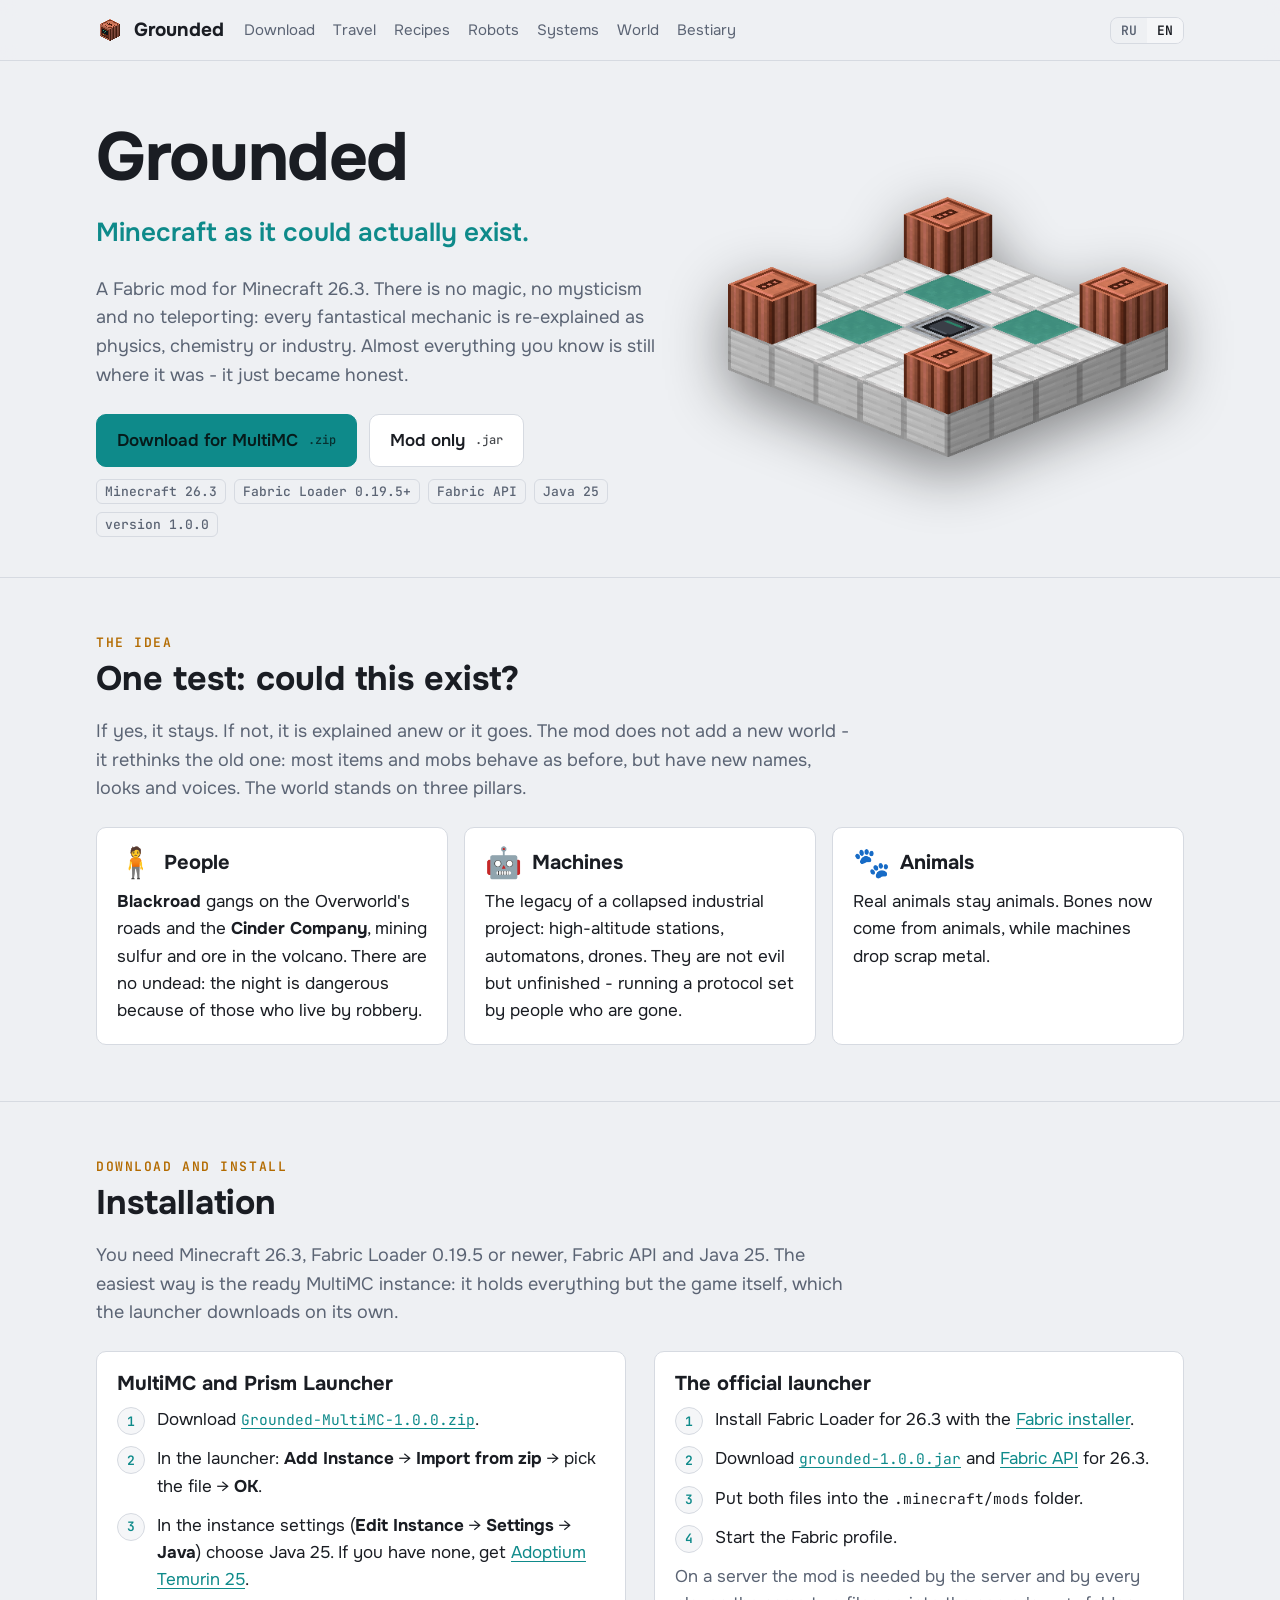
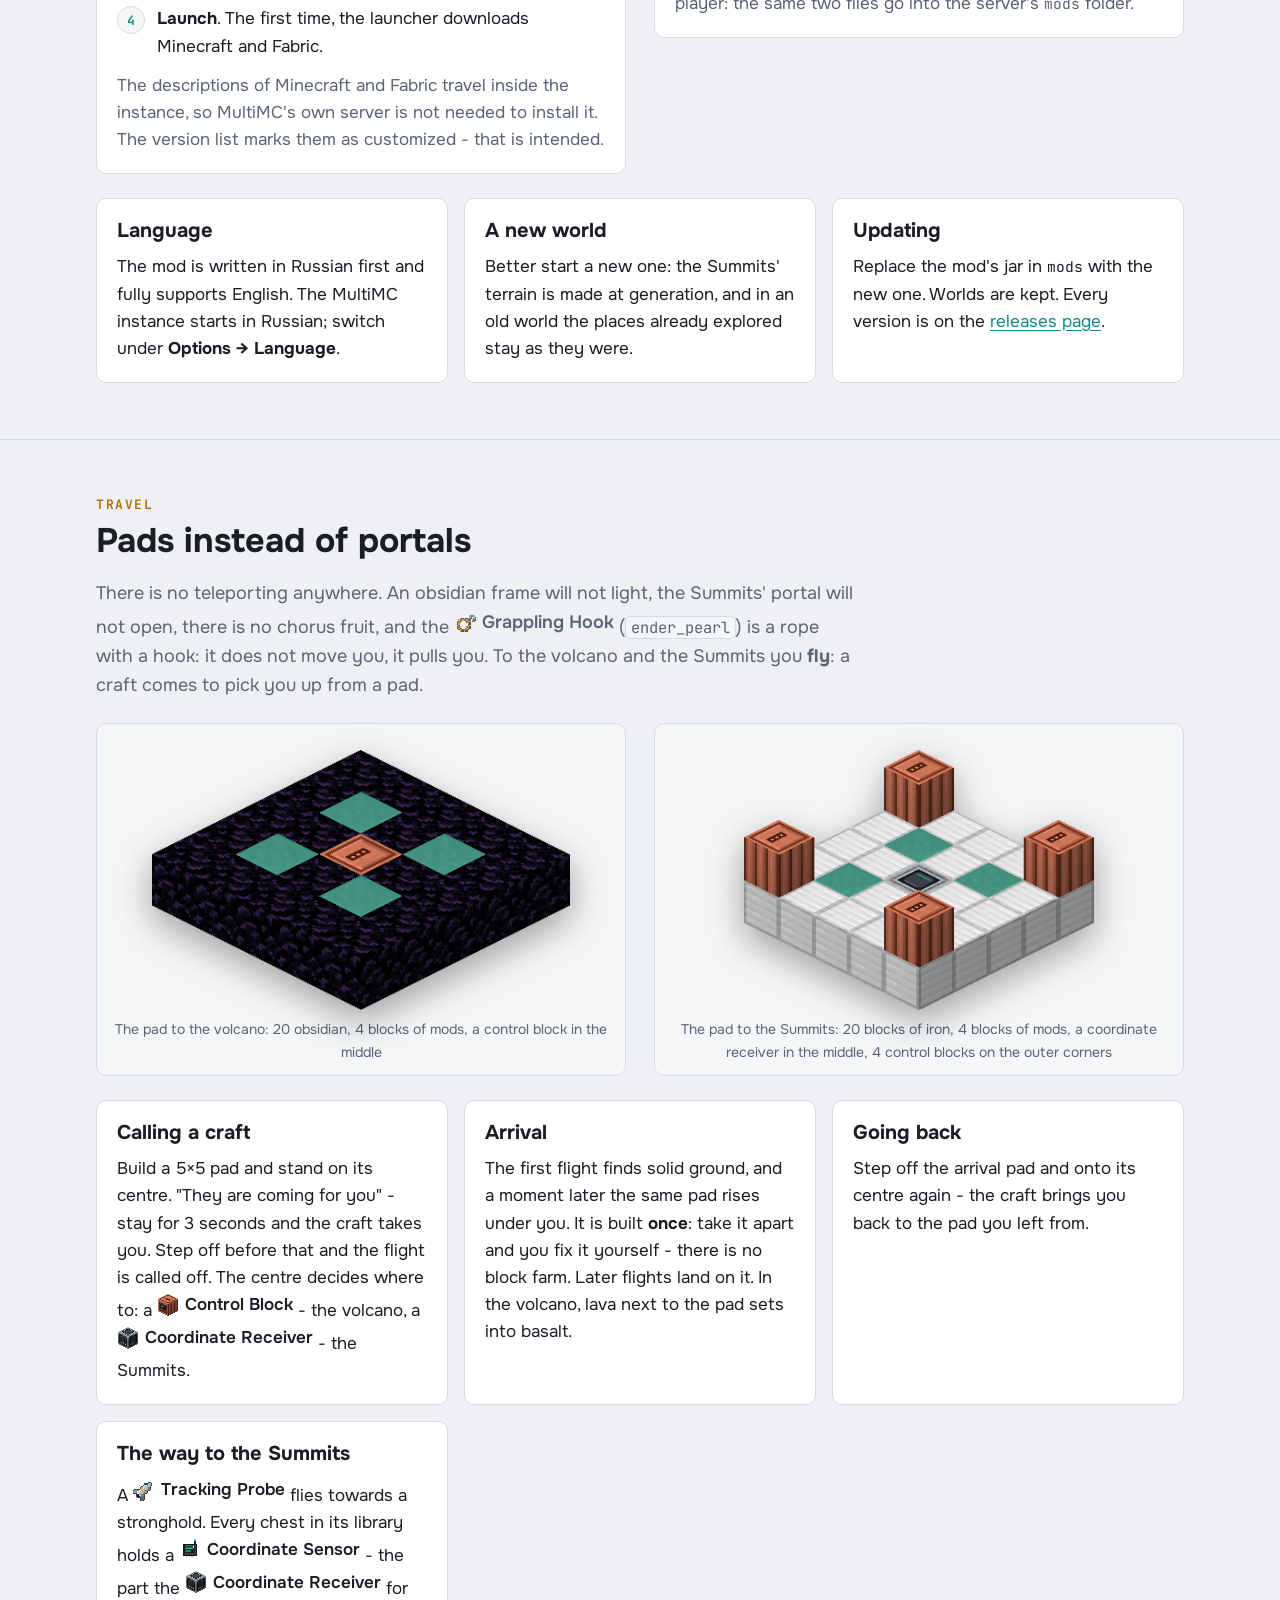
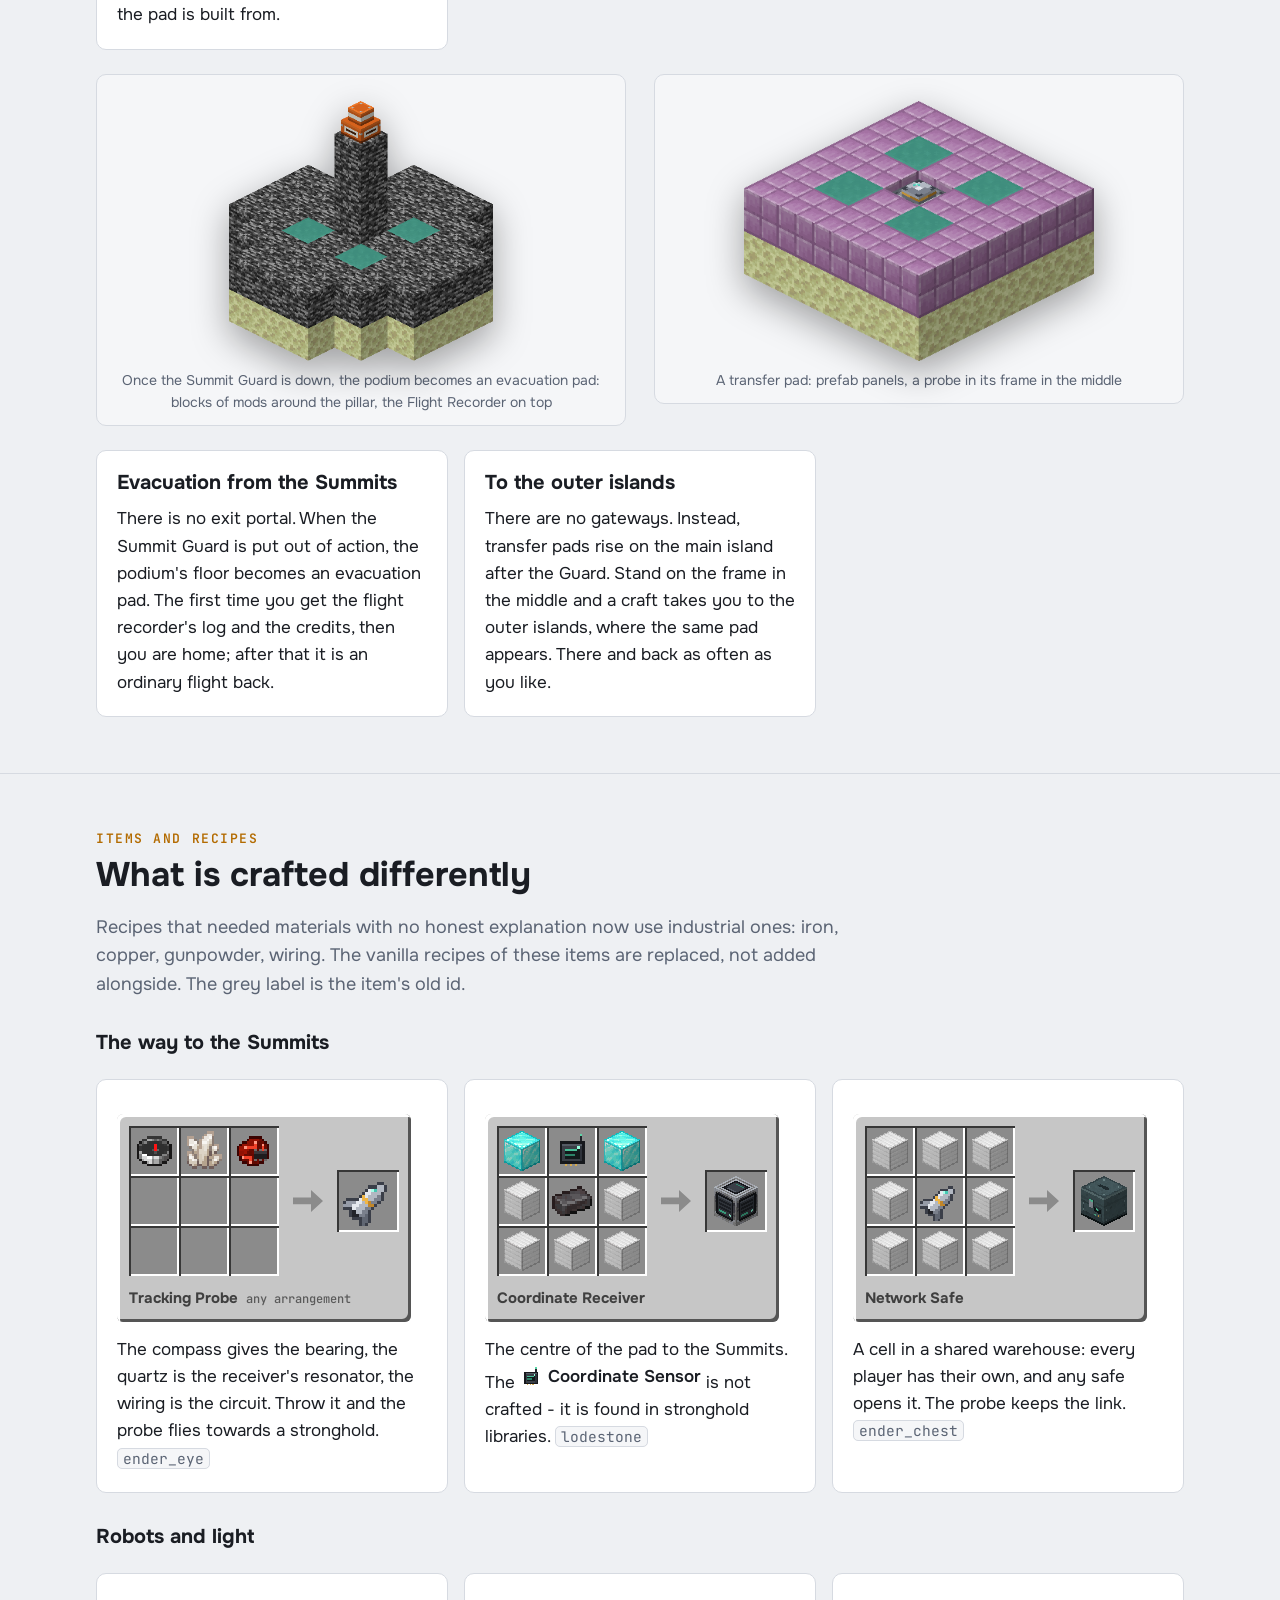
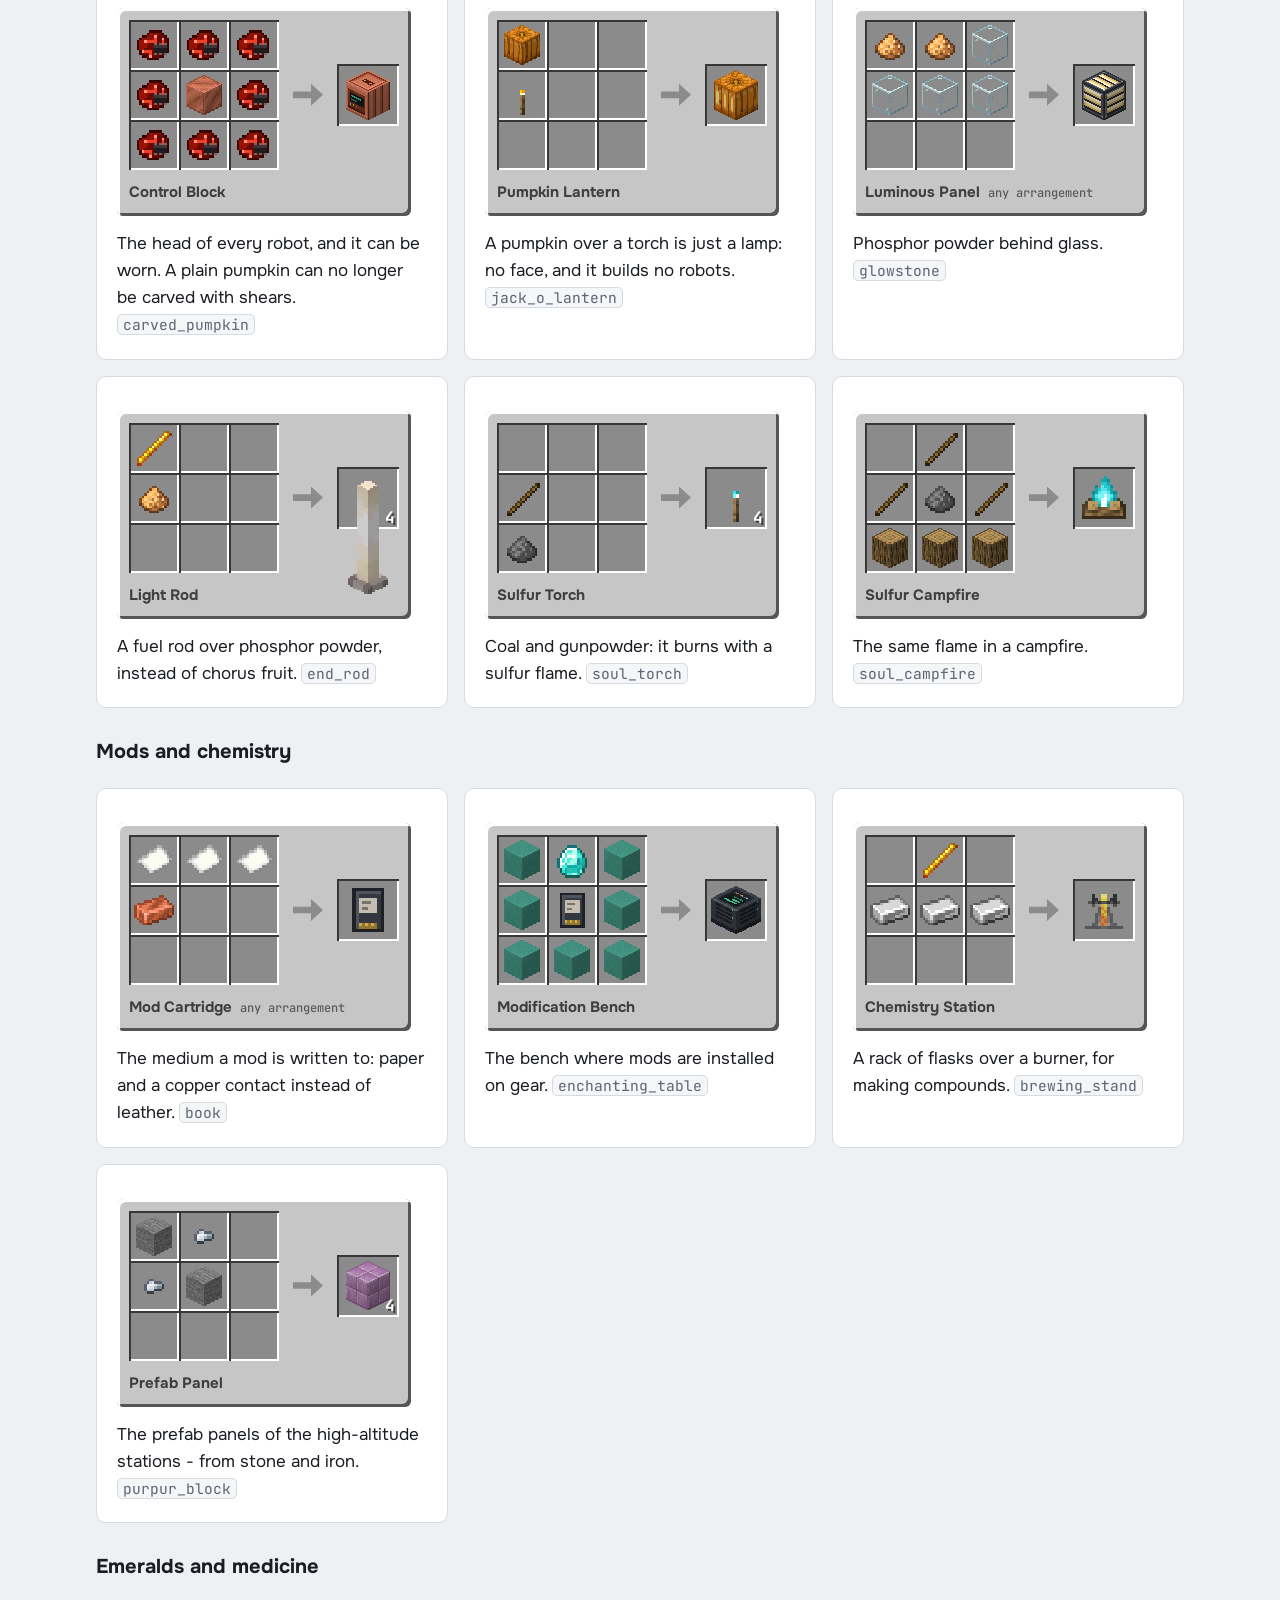
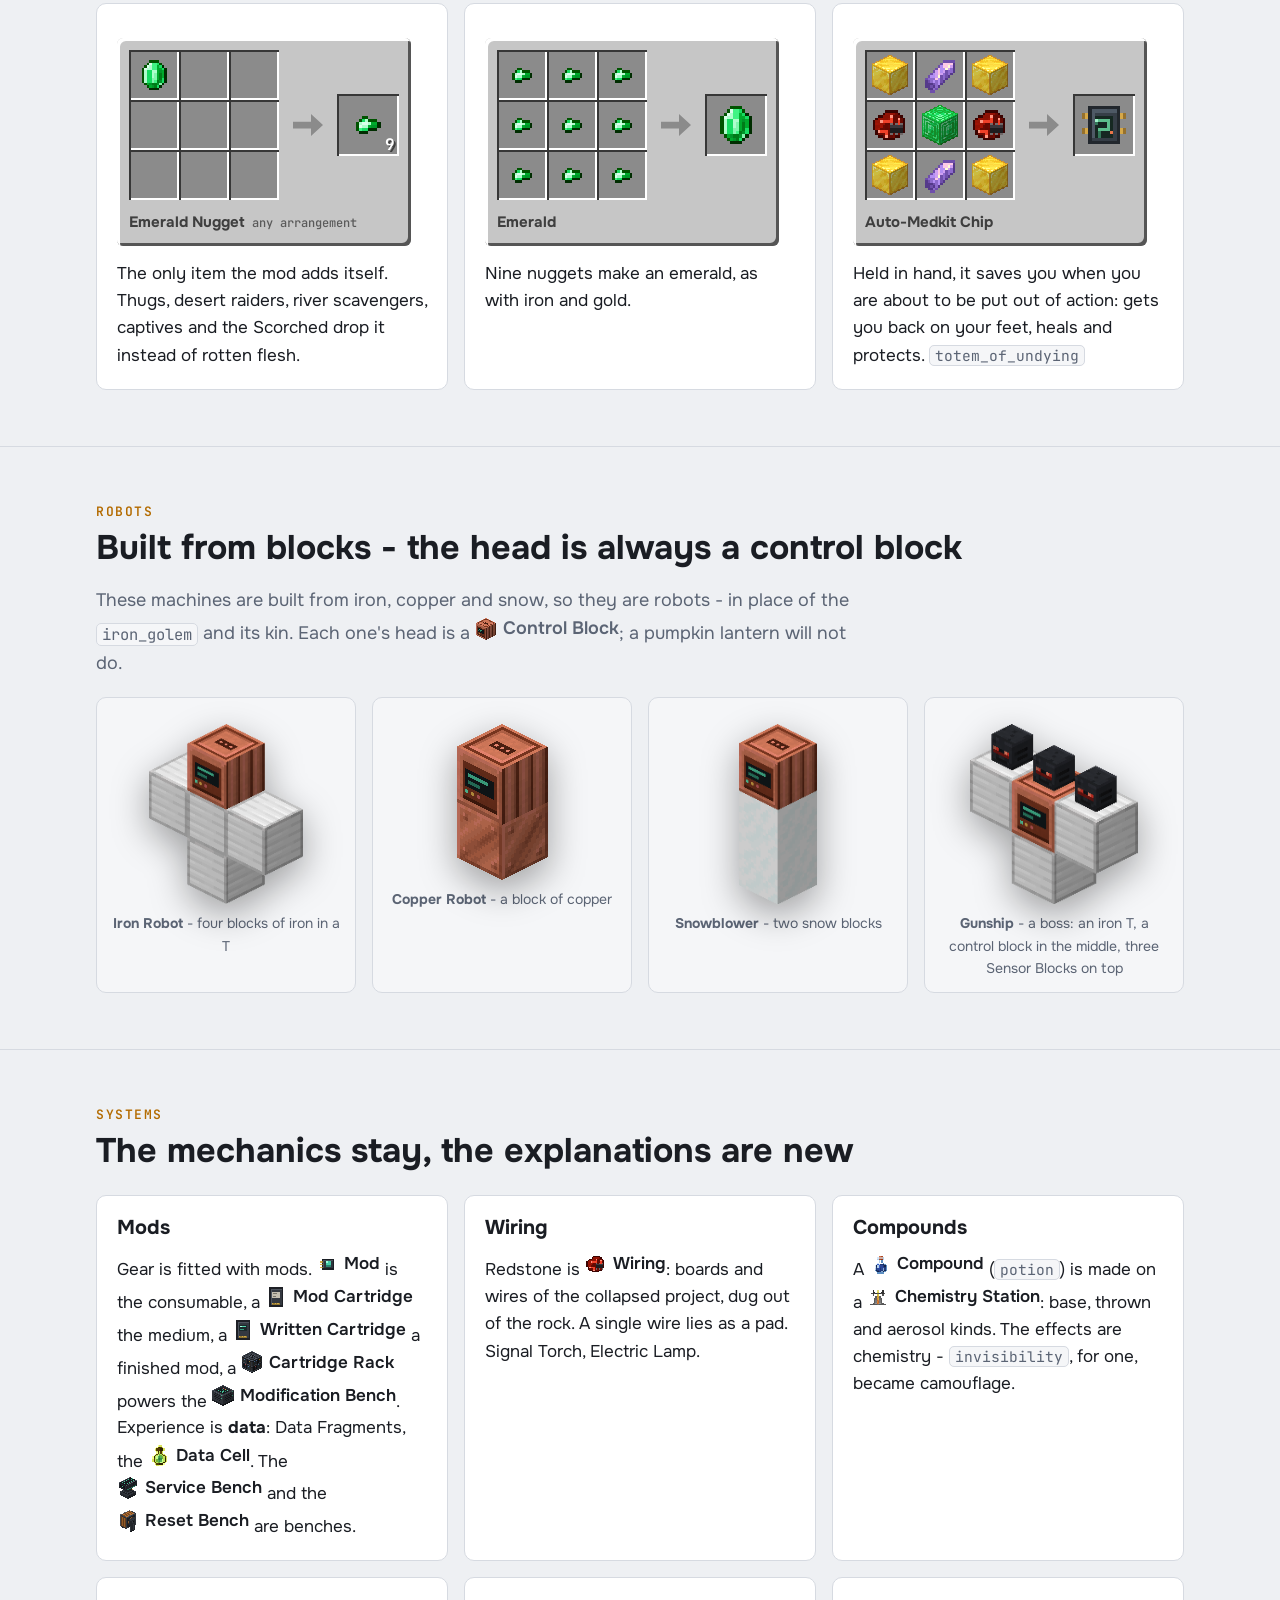
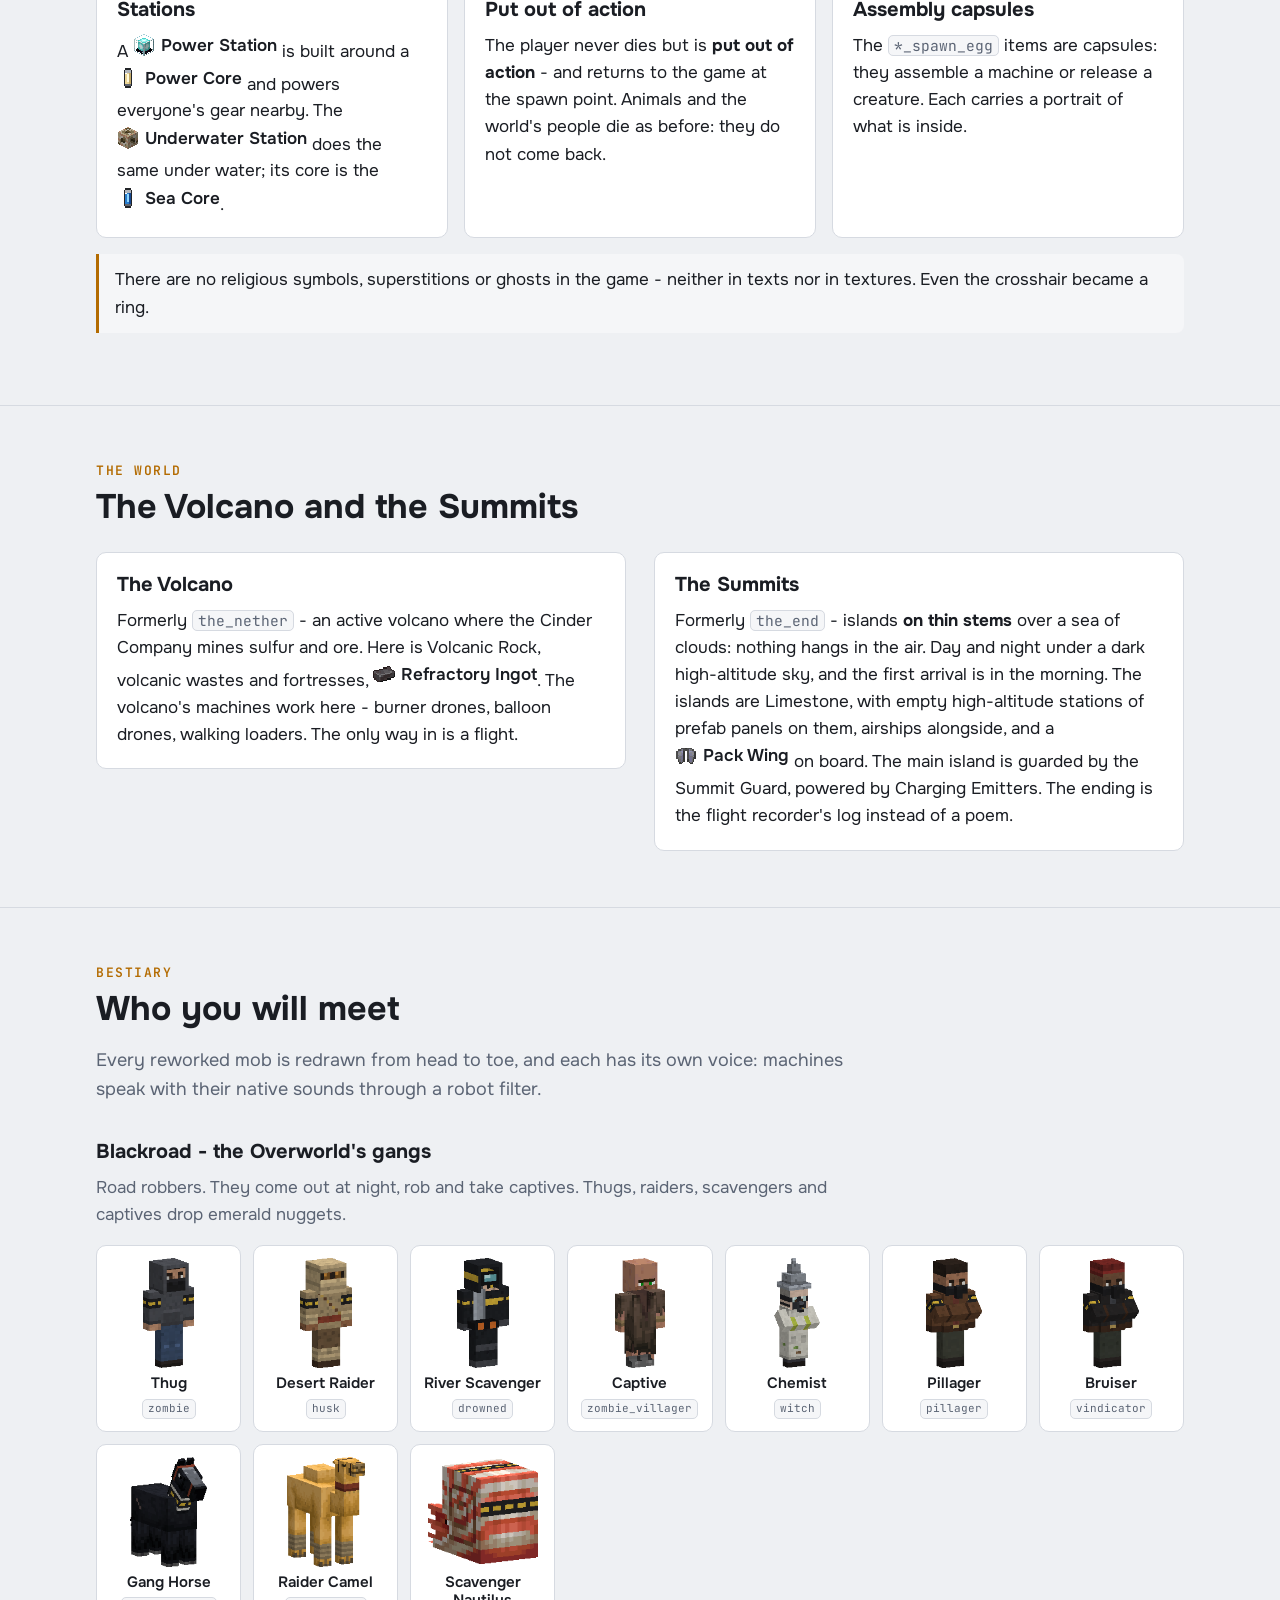
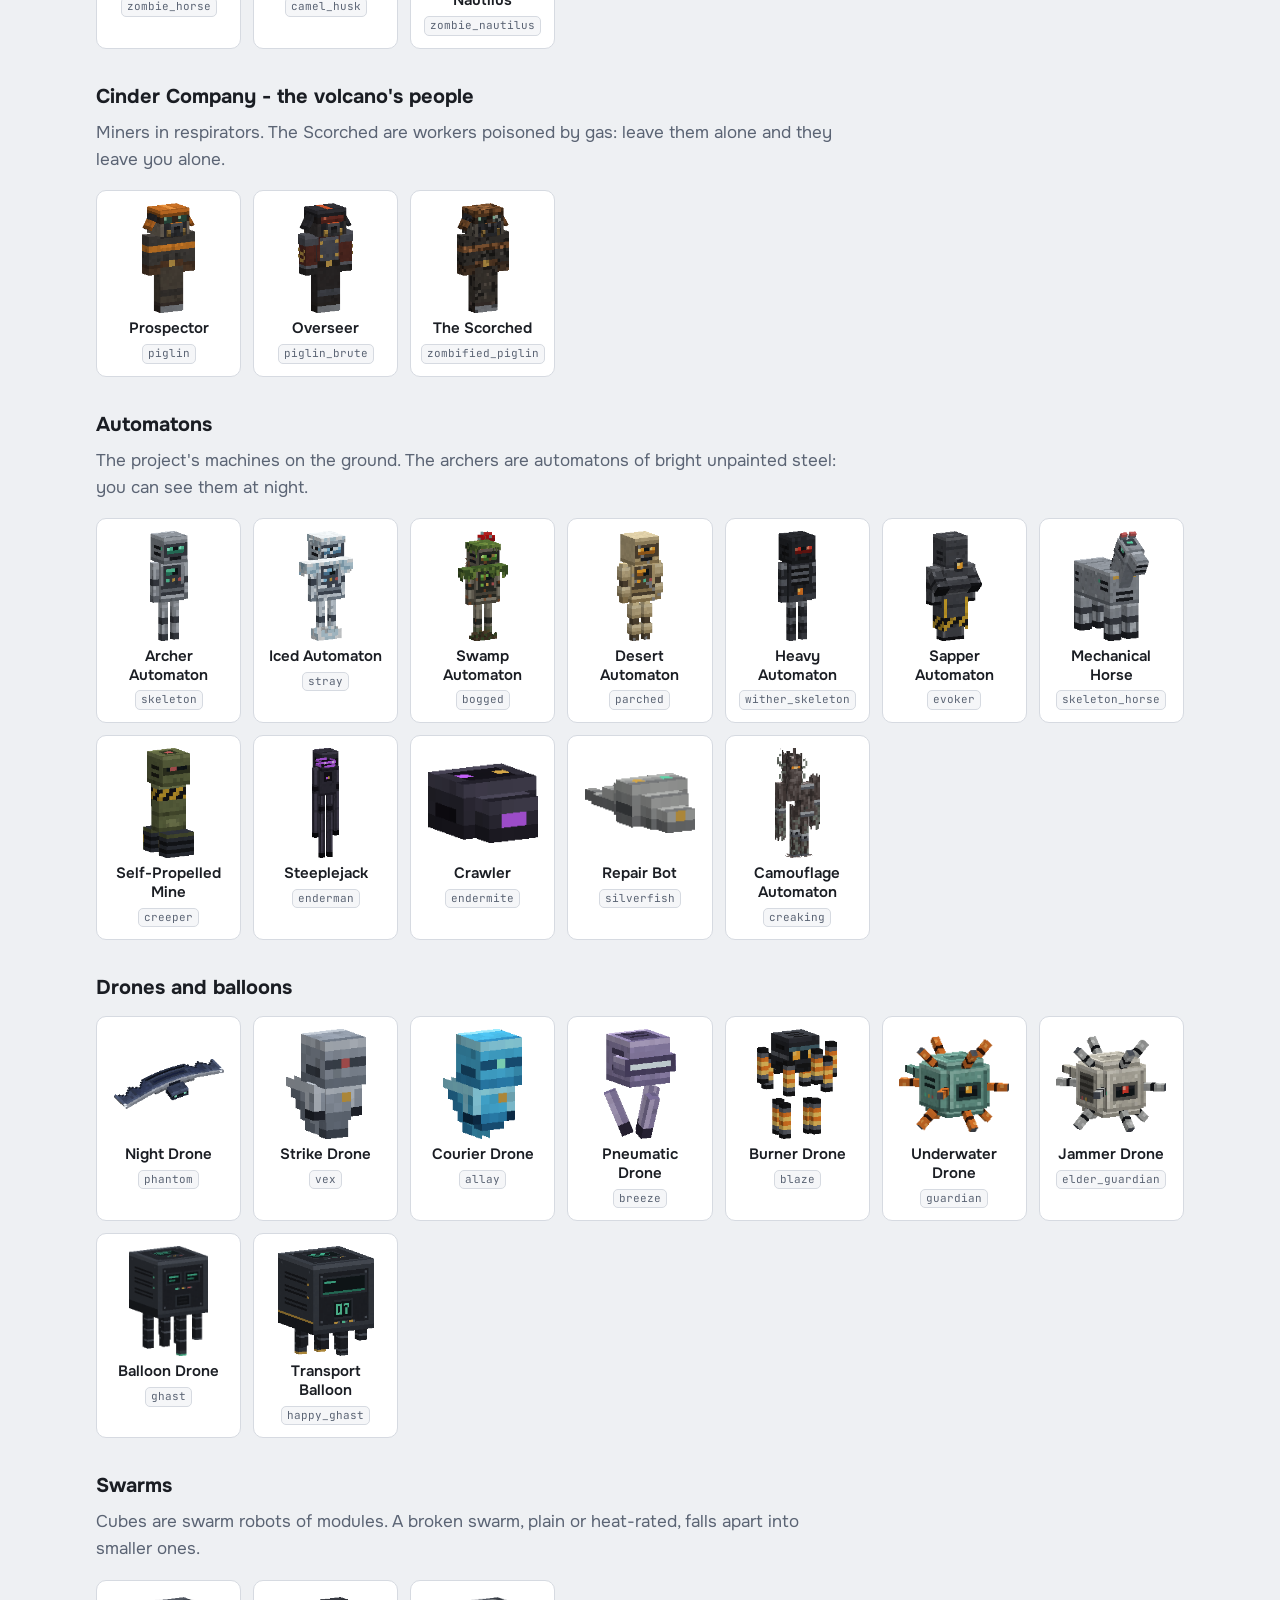
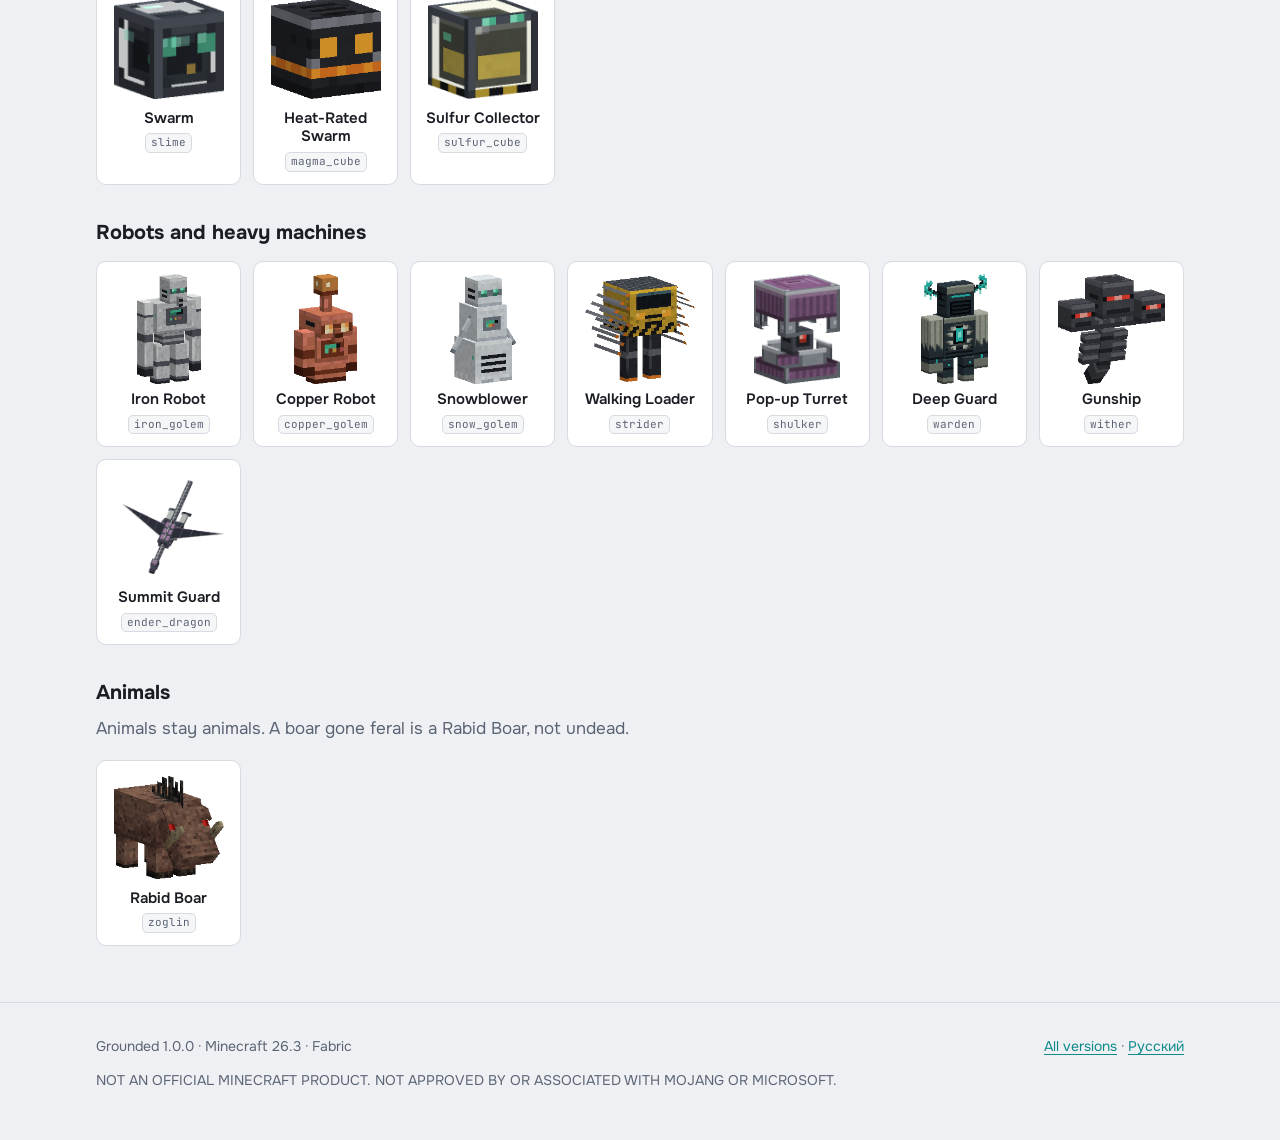
==== en/index.html @ fa02fcf4 "Site for Grounded 1.0.0 Co-Authored-By: Claude Opus 5.5 <noreply@anthropic.com>" ====
<!doctype html>
<html lang="en">
<head>
<meta charset="utf-8">
<meta name="viewport" content="width=device-width, initial-scale=1">
<title>Grounded — Minecraft without magic</title>
<meta name="description" content="A Fabric mod for Minecraft 26.3: no magic, no mysticism, no teleports - every mechanic re-explained as physics, chemistry or industry.">
<link rel="icon" href="../assets/icon.png">
<link rel="alternate" hreflang="ru" href="../">
<link rel="preconnect" href="https://fonts.googleapis.com">
<link rel="preconnect" href="https://fonts.gstatic.com" crossorigin>
<link href="https://fonts.googleapis.com/css2?family=JetBrains+Mono:wght@500;600;700&family=Onest:wght@400;600;700&display=swap" rel="stylesheet">
<link rel="stylesheet" href="../assets/style.css">
</head>
<body>

<header class="top">
  <div class="wrap">
    <a class="brand" href="#"><img src="../assets/icon.png" alt="">Grounded</a>
    <nav class="nav" aria-label="Sections">
      <a href="#download">Download</a>
      <a href="#travel">Travel</a>
      <a href="#recipes">Recipes</a>
      <a href="#robots">Robots</a>
      <a href="#systems">Systems</a>
      <a href="#world">World</a>
      <a href="#bestiary">Bestiary</a>
    </nav>
    <div class="lang"><a href="../" hreflang="ru">RU</a><span>EN</span></div>
  </div>
</header>

<main>

<div class="hero">
  <div class="wrap">
    <div>
      <h1>Grounded</h1>
      <p class="tagline">Minecraft as it could actually exist.</p>
      <p class="lead">A Fabric mod for Minecraft 26.3. There is no magic, no mysticism and no teleporting:
      every fantastical mechanic is re-explained as physics, chemistry or industry. Almost everything you
      know is still where it was - it just became honest.</p>
      <div class="buttons">
        <a class="btn primary" href="https://github.com/Baudi2/grounded/releases/download/v1.0.0/Grounded-MultiMC-1.0.0.zip">Download for MultiMC <small>.zip</small></a>
        <a class="btn" href="https://github.com/Baudi2/grounded/releases/download/v1.0.0/grounded-1.0.0.jar">Mod only <small>.jar</small></a>
      </div>
      <ul class="reqs">
        <li>Minecraft 26.3</li><li>Fabric Loader 0.19.5+</li><li>Fabric API</li><li>Java 25</li>
        <li>version 1.0.0</li>
      </ul>
    </div>
    <figure><img class="scene" src="../assets/scenes/pad_summits.png" alt="The pad to the Summits: iron, a coordinate receiver in the middle, control blocks on the corners" loading="lazy"></figure>
  </div>
</div>

<section id="idea">
  <div class="wrap">
    <p class="kicker">The idea</p>
    <h2>One test: could this exist?</h2>
    <p class="intro">If yes, it stays. If not, it is explained anew or it goes. The mod does not add a new
    world - it rethinks the old one: most items and mobs behave as before, but have new names, looks and
    voices. The world stands on three pillars.</p>
    <div class="cards">
      <div class="card">
        <h3><span class="pillar">🧍</span>People</h3>
        <p><b>Blackroad</b> gangs on the Overworld's roads and the <b>Cinder Company</b>, mining sulfur and ore in
        the volcano. There are no undead: the night is dangerous because of those who live by robbery.</p>
      </div>
      <div class="card">
        <h3><span class="pillar">🤖</span>Machines</h3>
        <p>The legacy of a collapsed industrial project: high-altitude stations, automatons, drones. They are
        not evil but unfinished - running a protocol set by people who are gone.</p>
      </div>
      <div class="card">
        <h3><span class="pillar">🐾</span>Animals</h3>
        <p>Real animals stay animals. Bones now come from animals, while machines drop scrap metal.</p>
      </div>
    </div>
  </div>
</section>

<section id="download">
  <div class="wrap">
    <p class="kicker">Download and install</p>
    <h2>Installation</h2>
    <p class="intro">You need Minecraft 26.3, Fabric Loader 0.19.5 or newer, Fabric API and Java 25.
    The easiest way is the ready MultiMC instance: it holds everything but the game itself, which the
    launcher downloads on its own.</p>

    <div class="two">
      <div class="card">
        <h3>MultiMC and Prism Launcher</h3>
        <ol class="steps">
          <li>Download <a href="https://github.com/Baudi2/grounded/releases/download/v1.0.0/Grounded-MultiMC-1.0.0.zip"><code>Grounded-MultiMC-1.0.0.zip</code></a>.</li>
          <li>In the launcher: <b>Add Instance</b> → <b>Import from zip</b> → pick the file → <b>OK</b>.</li>
          <li>In the instance settings (<b>Edit Instance</b> → <b>Settings</b> → <b>Java</b>) choose Java 25.
          If you have none, get <a href="https://adoptium.net/">Adoptium Temurin 25</a>.</li>
          <li><b>Launch</b>. The first time, the launcher downloads Minecraft and Fabric.</li>
        </ol>
        <p class="muted">The descriptions of Minecraft and Fabric travel inside the instance, so MultiMC's own
        server is not needed to install it. The version list marks them as customized - that is intended.</p>
      </div>
      <div class="card">
        <h3>The official launcher</h3>
        <ol class="steps">
          <li>Install Fabric Loader for 26.3 with the <a href="https://fabricmc.net/use/installer/">Fabric
          installer</a>.</li>
          <li>Download <a href="https://github.com/Baudi2/grounded/releases/download/v1.0.0/grounded-1.0.0.jar"><code>grounded-1.0.0.jar</code></a> and
          <a href="https://modrinth.com/mod/fabric-api">Fabric API</a> for 26.3.</li>
          <li>Put both files into the <code>.minecraft/mods</code> folder.</li>
          <li>Start the Fabric profile.</li>
        </ol>
        <p class="muted">On a server the mod is needed by the server and by every player: the same two files go
        into the server's <code>mods</code> folder.</p>
      </div>
    </div>

    <div class="cards">
      <div class="card"><h3>Language</h3><p>The mod is written in Russian first and fully supports English.
      The MultiMC instance starts in Russian; switch under <b>Options → Language</b>.</p></div>
      <div class="card"><h3>A new world</h3><p>Better start a new one: the Summits' terrain is made at
      generation, and in an old world the places already explored stay as they were.</p></div>
      <div class="card"><h3>Updating</h3><p>Replace the mod's jar in <code>mods</code> with the new one. Worlds
      are kept. Every version is on the <a href="https://github.com/Baudi2/grounded/releases">releases page</a>.</p></div>
    </div>
  </div>
</section>

<section id="travel">
  <div class="wrap">
    <p class="kicker">Travel</p>
    <h2>Pads instead of portals</h2>
    <p class="intro">There is no teleporting anywhere. An obsidian frame will not light, the Summits' portal
    will not open, there is no chorus fruit, and the <span class="chip"><img src="../assets/icons/minecraft_ender_pearl.png" alt="" loading="lazy">Grappling Hook</span> (<code class="was">ender_pearl</code>) is a rope with a
    hook: it does not move you, it pulls you. To the volcano and the Summits you <b>fly</b>: a craft comes to
    pick you up from a pad.</p>

    <div class="two">
      <figure class="shot"><img class="scene" src="../assets/scenes/pad_volcano.png" alt="The pad to the volcano" loading="lazy">
        <figcaption>The pad to the volcano: 20 obsidian, 4 blocks of mods, a control block in the middle</figcaption>
      </figure>
      <figure class="shot"><img class="scene" src="../assets/scenes/pad_summits.png" alt="The pad to the Summits" loading="lazy">
        <figcaption>The pad to the Summits: 20 blocks of iron, 4 blocks of mods, a coordinate receiver in the
        middle, 4 control blocks on the outer corners</figcaption>
      </figure>
    </div>

    <div class="cards">
      <div class="card">
        <h3>Calling a craft</h3>
        <p>Build a 5×5 pad and stand on its centre. "They are coming for you" - stay for 3 seconds and the craft
        takes you. Step off before that and the flight is called off. The centre decides where to:
        a <span class="chip"><img src="../assets/icons/minecraft_carved_pumpkin.png" alt="" loading="lazy">Control Block</span> - the volcano, a <span class="chip"><img src="../assets/icons/minecraft_lodestone.png" alt="" loading="lazy">Coordinate Receiver</span> - the Summits.</p>
      </div>
      <div class="card">
        <h3>Arrival</h3>
        <p>The first flight finds solid ground, and a moment later the same pad rises under you. It is built
        <b>once</b>: take it apart and you fix it yourself - there is no block farm. Later flights land on it.
        In the volcano, lava next to the pad sets into basalt.</p>
      </div>
      <div class="card">
        <h3>Going back</h3>
        <p>Step off the arrival pad and onto its centre again - the craft brings you back to the pad you left
        from.</p>
      </div>
      <div class="card">
        <h3>The way to the Summits</h3>
        <p>A <span class="chip"><img src="../assets/icons/minecraft_ender_eye.png" alt="" loading="lazy">Tracking Probe</span> flies towards a stronghold. Every chest in its library holds a
        <span class="chip"><img src="../assets/icons/minecraft_echo_shard.png" alt="" loading="lazy">Coordinate Sensor</span> - the part the <span class="chip"><img src="../assets/icons/minecraft_lodestone.png" alt="" loading="lazy">Coordinate Receiver</span> for the pad is built from.</p>
      </div>
    </div>

    <div class="two">
      <figure class="shot"><img class="scene" src="../assets/scenes/podium.png" alt="The evacuation pad on the podium" loading="lazy">
        <figcaption>Once the Summit Guard is down, the podium becomes an evacuation pad: blocks of mods around
        the pillar, the Flight Recorder on top</figcaption>
      </figure>
      <figure class="shot"><img class="scene" src="../assets/scenes/pad_transfer.png" alt="A transfer pad" loading="lazy">
        <figcaption>A transfer pad: prefab panels, a probe in its frame in the middle</figcaption>
      </figure>
    </div>
    <div class="cards">
      <div class="card">
        <h3>Evacuation from the Summits</h3>
        <p>There is no exit portal. When the Summit Guard is put out of action, the podium's floor becomes an
        evacuation pad. The first time you get the flight recorder's log and the credits, then you are home;
        after that it is an ordinary flight back.</p>
      </div>
      <div class="card">
        <h3>To the outer islands</h3>
        <p>There are no gateways. Instead, transfer pads rise on the main island after the Guard. Stand on the
        frame in the middle and a craft takes you to the outer islands, where the same pad appears. There and
        back as often as you like.</p>
      </div>
    </div>
  </div>
</section>

<section id="recipes">
  <div class="wrap">
    <p class="kicker">Items and recipes</p>
    <h2>What is crafted differently</h2>
    <p class="intro">Recipes that needed materials with no honest explanation now use industrial ones: iron,
    copper, gunpowder, wiring. The vanilla recipes of these items are replaced, not added alongside. The grey
    label is the item's old id.</p>

    <h3 style="margin-top:32px">The way to the Summits</h3>
    <div class="cards">
      <div class="card">
        <figure class="recipe" aria-label="Recipe: Tracking Probe"><div class="grid"><span class="slot" title="Compass"><img src="../assets/icons/minecraft_compass.png" alt="Compass" loading="lazy"></span><span class="slot" title="Quartz"><img src="../assets/icons/minecraft_quartz.png" alt="Quartz" loading="lazy"></span><span class="slot" title="Wiring"><img src="../assets/icons/minecraft_redstone.png" alt="Wiring" loading="lazy"></span><span class="slot"></span><span class="slot"></span><span class="slot"></span><span class="slot"></span><span class="slot"></span><span class="slot"></span></div><span class="arrow" aria-hidden="true"></span><span class="slot out" title="Tracking Probe"><img src="../assets/icons/minecraft_ender_eye.png" alt="Tracking Probe" loading="lazy"></span><figcaption>Tracking Probe<span class="shapeless">any arrangement</span></figcaption></figure>
        <p>The compass gives the bearing, the quartz is the receiver's resonator, the wiring is the circuit.
        Throw it and the probe flies towards a stronghold. <code class="was">ender_eye</code></p>
      </div>
      <div class="card">
        <figure class="recipe" aria-label="Recipe: Coordinate Receiver"><div class="grid"><span class="slot" title="Block of Diamond"><img src="../assets/icons/minecraft_diamond_block.png" alt="Block of Diamond" loading="lazy"></span><span class="slot" title="Coordinate Sensor"><img src="../assets/icons/minecraft_echo_shard.png" alt="Coordinate Sensor" loading="lazy"></span><span class="slot" title="Block of Diamond"><img src="../assets/icons/minecraft_diamond_block.png" alt="Block of Diamond" loading="lazy"></span><span class="slot" title="Block of Iron"><img src="../assets/icons/minecraft_iron_block.png" alt="Block of Iron" loading="lazy"></span><span class="slot" title="Refractory Ingot"><img src="../assets/icons/minecraft_netherite_ingot.png" alt="Refractory Ingot" loading="lazy"></span><span class="slot" title="Block of Iron"><img src="../assets/icons/minecraft_iron_block.png" alt="Block of Iron" loading="lazy"></span><span class="slot" title="Block of Iron"><img src="../assets/icons/minecraft_iron_block.png" alt="Block of Iron" loading="lazy"></span><span class="slot" title="Block of Iron"><img src="../assets/icons/minecraft_iron_block.png" alt="Block of Iron" loading="lazy"></span><span class="slot" title="Block of Iron"><img src="../assets/icons/minecraft_iron_block.png" alt="Block of Iron" loading="lazy"></span></div><span class="arrow" aria-hidden="true"></span><span class="slot out" title="Coordinate Receiver"><img src="../assets/icons/minecraft_lodestone.png" alt="Coordinate Receiver" loading="lazy"></span><figcaption>Coordinate Receiver</figcaption></figure>
        <p>The centre of the pad to the Summits. The <span class="chip"><img src="../assets/icons/minecraft_echo_shard.png" alt="" loading="lazy">Coordinate Sensor</span> is not crafted - it is found in
        stronghold libraries. <code class="was">lodestone</code></p>
      </div>
      <div class="card">
        <figure class="recipe" aria-label="Recipe: Network Safe"><div class="grid"><span class="slot" title="Block of Iron"><img src="../assets/icons/minecraft_iron_block.png" alt="Block of Iron" loading="lazy"></span><span class="slot" title="Block of Iron"><img src="../assets/icons/minecraft_iron_block.png" alt="Block of Iron" loading="lazy"></span><span class="slot" title="Block of Iron"><img src="../assets/icons/minecraft_iron_block.png" alt="Block of Iron" loading="lazy"></span><span class="slot" title="Block of Iron"><img src="../assets/icons/minecraft_iron_block.png" alt="Block of Iron" loading="lazy"></span><span class="slot" title="Tracking Probe"><img src="../assets/icons/minecraft_ender_eye.png" alt="Tracking Probe" loading="lazy"></span><span class="slot" title="Block of Iron"><img src="../assets/icons/minecraft_iron_block.png" alt="Block of Iron" loading="lazy"></span><span class="slot" title="Block of Iron"><img src="../assets/icons/minecraft_iron_block.png" alt="Block of Iron" loading="lazy"></span><span class="slot" title="Block of Iron"><img src="../assets/icons/minecraft_iron_block.png" alt="Block of Iron" loading="lazy"></span><span class="slot" title="Block of Iron"><img src="../assets/icons/minecraft_iron_block.png" alt="Block of Iron" loading="lazy"></span></div><span class="arrow" aria-hidden="true"></span><span class="slot out" title="Network Safe"><img src="../assets/icons/minecraft_ender_chest.png" alt="Network Safe" loading="lazy"></span><figcaption>Network Safe</figcaption></figure>
        <p>A cell in a shared warehouse: every player has their own, and any safe opens it. The probe keeps the
        link. <code class="was">ender_chest</code></p>
      </div>
    </div>

    <h3 style="margin-top:32px">Robots and light</h3>
    <div class="cards">
      <div class="card">
        <figure class="recipe" aria-label="Recipe: Control Block"><div class="grid"><span class="slot" title="Wiring"><img src="../assets/icons/minecraft_redstone.png" alt="Wiring" loading="lazy"></span><span class="slot" title="Wiring"><img src="../assets/icons/minecraft_redstone.png" alt="Wiring" loading="lazy"></span><span class="slot" title="Wiring"><img src="../assets/icons/minecraft_redstone.png" alt="Wiring" loading="lazy"></span><span class="slot" title="Wiring"><img src="../assets/icons/minecraft_redstone.png" alt="Wiring" loading="lazy"></span><span class="slot" title="Block of Copper"><img src="../assets/icons/minecraft_copper_block.png" alt="Block of Copper" loading="lazy"></span><span class="slot" title="Wiring"><img src="../assets/icons/minecraft_redstone.png" alt="Wiring" loading="lazy"></span><span class="slot" title="Wiring"><img src="../assets/icons/minecraft_redstone.png" alt="Wiring" loading="lazy"></span><span class="slot" title="Wiring"><img src="../assets/icons/minecraft_redstone.png" alt="Wiring" loading="lazy"></span><span class="slot" title="Wiring"><img src="../assets/icons/minecraft_redstone.png" alt="Wiring" loading="lazy"></span></div><span class="arrow" aria-hidden="true"></span><span class="slot out" title="Control Block"><img src="../assets/icons/minecraft_carved_pumpkin.png" alt="Control Block" loading="lazy"></span><figcaption>Control Block</figcaption></figure>
        <p>The head of every robot, and it can be worn. A plain pumpkin can no longer be carved with shears.
        <code class="was">carved_pumpkin</code></p>
      </div>
      <div class="card">
        <figure class="recipe" aria-label="Recipe: Pumpkin Lantern"><div class="grid"><span class="slot" title="Pumpkin"><img src="../assets/icons/minecraft_pumpkin.png" alt="Pumpkin" loading="lazy"></span><span class="slot"></span><span class="slot"></span><span class="slot" title="Torch"><img src="../assets/icons/minecraft_torch.png" alt="Torch" loading="lazy"></span><span class="slot"></span><span class="slot"></span><span class="slot"></span><span class="slot"></span><span class="slot"></span></div><span class="arrow" aria-hidden="true"></span><span class="slot out" title="Pumpkin Lantern"><img src="../assets/icons/minecraft_jack_o_lantern.png" alt="Pumpkin Lantern" loading="lazy"></span><figcaption>Pumpkin Lantern</figcaption></figure>
        <p>A pumpkin over a torch is just a lamp: no face, and it builds no robots. <code class="was">jack_o_lantern</code></p>
      </div>
      <div class="card">
        <figure class="recipe" aria-label="Recipe: Luminous Panel"><div class="grid"><span class="slot" title="Phosphor Powder"><img src="../assets/icons/minecraft_glowstone_dust.png" alt="Phosphor Powder" loading="lazy"></span><span class="slot" title="Phosphor Powder"><img src="../assets/icons/minecraft_glowstone_dust.png" alt="Phosphor Powder" loading="lazy"></span><span class="slot" title="Glass"><img src="../assets/icons/minecraft_glass.png" alt="Glass" loading="lazy"></span><span class="slot" title="Glass"><img src="../assets/icons/minecraft_glass.png" alt="Glass" loading="lazy"></span><span class="slot" title="Glass"><img src="../assets/icons/minecraft_glass.png" alt="Glass" loading="lazy"></span><span class="slot" title="Glass"><img src="../assets/icons/minecraft_glass.png" alt="Glass" loading="lazy"></span><span class="slot"></span><span class="slot"></span><span class="slot"></span></div><span class="arrow" aria-hidden="true"></span><span class="slot out" title="Luminous Panel"><img src="../assets/icons/minecraft_glowstone.png" alt="Luminous Panel" loading="lazy"></span><figcaption>Luminous Panel<span class="shapeless">any arrangement</span></figcaption></figure>
        <p>Phosphor powder behind glass. <code class="was">glowstone</code></p>
      </div>
      <div class="card">
        <figure class="recipe" aria-label="Recipe: Light Rod"><div class="grid"><span class="slot" title="Fuel Rod"><img src="../assets/icons/minecraft_blaze_rod.png" alt="Fuel Rod" loading="lazy"></span><span class="slot"></span><span class="slot"></span><span class="slot" title="Phosphor Powder"><img src="../assets/icons/minecraft_glowstone_dust.png" alt="Phosphor Powder" loading="lazy"></span><span class="slot"></span><span class="slot"></span><span class="slot"></span><span class="slot"></span><span class="slot"></span></div><span class="arrow" aria-hidden="true"></span><span class="slot out" title="Light Rod"><img src="../assets/icons/minecraft_end_rod.png" alt="Light Rod" loading="lazy"><span class="count">4</span></span><figcaption>Light Rod</figcaption></figure>
        <p>A fuel rod over phosphor powder, instead of chorus fruit. <code class="was">end_rod</code></p>
      </div>
      <div class="card">
        <figure class="recipe" aria-label="Recipe: Sulfur Torch"><div class="grid"><span class="slot cycle" style="--n:2" title="Coal / Charcoal"><img src="../assets/icons/minecraft_coal.png" alt="Coal" loading="lazy"><img src="../assets/icons/minecraft_charcoal.png" alt="Charcoal" loading="lazy"></span><span class="slot"></span><span class="slot"></span><span class="slot" title="Stick"><img src="../assets/icons/minecraft_stick.png" alt="Stick" loading="lazy"></span><span class="slot"></span><span class="slot"></span><span class="slot" title="Gunpowder"><img src="../assets/icons/minecraft_gunpowder.png" alt="Gunpowder" loading="lazy"></span><span class="slot"></span><span class="slot"></span></div><span class="arrow" aria-hidden="true"></span><span class="slot out" title="Sulfur Torch"><img src="../assets/icons/minecraft_soul_torch.png" alt="Sulfur Torch" loading="lazy"><span class="count">4</span></span><figcaption>Sulfur Torch</figcaption></figure>
        <p>Coal and gunpowder: it burns with a sulfur flame. <code class="was">soul_torch</code></p>
      </div>
      <div class="card">
        <figure class="recipe" aria-label="Recipe: Sulfur Campfire"><div class="grid"><span class="slot"></span><span class="slot" title="Stick"><img src="../assets/icons/minecraft_stick.png" alt="Stick" loading="lazy"></span><span class="slot"></span><span class="slot" title="Stick"><img src="../assets/icons/minecraft_stick.png" alt="Stick" loading="lazy"></span><span class="slot" title="Gunpowder"><img src="../assets/icons/minecraft_gunpowder.png" alt="Gunpowder" loading="lazy"></span><span class="slot" title="Stick"><img src="../assets/icons/minecraft_stick.png" alt="Stick" loading="lazy"></span><span class="slot" title="Any log"><img src="../assets/icons/minecraft_oak_log.png" alt="Any log" loading="lazy"></span><span class="slot" title="Any log"><img src="../assets/icons/minecraft_oak_log.png" alt="Any log" loading="lazy"></span><span class="slot" title="Any log"><img src="../assets/icons/minecraft_oak_log.png" alt="Any log" loading="lazy"></span></div><span class="arrow" aria-hidden="true"></span><span class="slot out" title="Sulfur Campfire"><img src="../assets/icons/minecraft_soul_campfire.png" alt="Sulfur Campfire" loading="lazy"></span><figcaption>Sulfur Campfire</figcaption></figure>
        <p>The same flame in a campfire. <code class="was">soul_campfire</code></p>
      </div>
    </div>

    <h3 style="margin-top:32px">Mods and chemistry</h3>
    <div class="cards">
      <div class="card">
        <figure class="recipe" aria-label="Recipe: Mod Cartridge"><div class="grid"><span class="slot" title="Paper"><img src="../assets/icons/minecraft_paper.png" alt="Paper" loading="lazy"></span><span class="slot" title="Paper"><img src="../assets/icons/minecraft_paper.png" alt="Paper" loading="lazy"></span><span class="slot" title="Paper"><img src="../assets/icons/minecraft_paper.png" alt="Paper" loading="lazy"></span><span class="slot" title="Copper Ingot"><img src="../assets/icons/minecraft_copper_ingot.png" alt="Copper Ingot" loading="lazy"></span><span class="slot"></span><span class="slot"></span><span class="slot"></span><span class="slot"></span><span class="slot"></span></div><span class="arrow" aria-hidden="true"></span><span class="slot out" title="Mod Cartridge"><img src="../assets/icons/minecraft_book.png" alt="Mod Cartridge" loading="lazy"></span><figcaption>Mod Cartridge<span class="shapeless">any arrangement</span></figcaption></figure>
        <p>The medium a mod is written to: paper and a copper contact instead of leather. <code class="was">book</code></p>
      </div>
      <div class="card">
        <figure class="recipe" aria-label="Recipe: Modification Bench"><div class="grid"><span class="slot" title="Block of Mods"><img src="../assets/icons/minecraft_lapis_block.png" alt="Block of Mods" loading="lazy"></span><span class="slot" title="Diamond"><img src="../assets/icons/minecraft_diamond.png" alt="Diamond" loading="lazy"></span><span class="slot" title="Block of Mods"><img src="../assets/icons/minecraft_lapis_block.png" alt="Block of Mods" loading="lazy"></span><span class="slot" title="Block of Mods"><img src="../assets/icons/minecraft_lapis_block.png" alt="Block of Mods" loading="lazy"></span><span class="slot" title="Mod Cartridge"><img src="../assets/icons/minecraft_book.png" alt="Mod Cartridge" loading="lazy"></span><span class="slot" title="Block of Mods"><img src="../assets/icons/minecraft_lapis_block.png" alt="Block of Mods" loading="lazy"></span><span class="slot" title="Block of Mods"><img src="../assets/icons/minecraft_lapis_block.png" alt="Block of Mods" loading="lazy"></span><span class="slot" title="Block of Mods"><img src="../assets/icons/minecraft_lapis_block.png" alt="Block of Mods" loading="lazy"></span><span class="slot" title="Block of Mods"><img src="../assets/icons/minecraft_lapis_block.png" alt="Block of Mods" loading="lazy"></span></div><span class="arrow" aria-hidden="true"></span><span class="slot out" title="Modification Bench"><img src="../assets/icons/minecraft_enchanting_table.png" alt="Modification Bench" loading="lazy"></span><figcaption>Modification Bench</figcaption></figure>
        <p>The bench where mods are installed on gear. <code class="was">enchanting_table</code></p>
      </div>
      <div class="card">
        <figure class="recipe" aria-label="Recipe: Chemistry Station"><div class="grid"><span class="slot"></span><span class="slot" title="Fuel Rod"><img src="../assets/icons/minecraft_blaze_rod.png" alt="Fuel Rod" loading="lazy"></span><span class="slot"></span><span class="slot" title="Iron Ingot"><img src="../assets/icons/minecraft_iron_ingot.png" alt="Iron Ingot" loading="lazy"></span><span class="slot" title="Iron Ingot"><img src="../assets/icons/minecraft_iron_ingot.png" alt="Iron Ingot" loading="lazy"></span><span class="slot" title="Iron Ingot"><img src="../assets/icons/minecraft_iron_ingot.png" alt="Iron Ingot" loading="lazy"></span><span class="slot"></span><span class="slot"></span><span class="slot"></span></div><span class="arrow" aria-hidden="true"></span><span class="slot out" title="Chemistry Station"><img src="../assets/icons/minecraft_brewing_stand.png" alt="Chemistry Station" loading="lazy"></span><figcaption>Chemistry Station</figcaption></figure>
        <p>A rack of flasks over a burner, for making compounds. <code class="was">brewing_stand</code></p>
      </div>
      <div class="card">
        <figure class="recipe" aria-label="Recipe: Prefab Panel"><div class="grid"><span class="slot" title="Stone"><img src="../assets/icons/minecraft_stone.png" alt="Stone" loading="lazy"></span><span class="slot" title="Iron Nugget"><img src="../assets/icons/minecraft_iron_nugget.png" alt="Iron Nugget" loading="lazy"></span><span class="slot"></span><span class="slot" title="Iron Nugget"><img src="../assets/icons/minecraft_iron_nugget.png" alt="Iron Nugget" loading="lazy"></span><span class="slot" title="Stone"><img src="../assets/icons/minecraft_stone.png" alt="Stone" loading="lazy"></span><span class="slot"></span><span class="slot"></span><span class="slot"></span><span class="slot"></span></div><span class="arrow" aria-hidden="true"></span><span class="slot out" title="Prefab Panel"><img src="../assets/icons/minecraft_purpur_block.png" alt="Prefab Panel" loading="lazy"><span class="count">4</span></span><figcaption>Prefab Panel</figcaption></figure>
        <p>The prefab panels of the high-altitude stations - from stone and iron. <code class="was">purpur_block</code></p>
      </div>
    </div>

    <h3 style="margin-top:32px">Emeralds and medicine</h3>
    <div class="cards">
      <div class="card">
        <figure class="recipe" aria-label="Recipe: Emerald Nugget"><div class="grid"><span class="slot" title="Emerald"><img src="../assets/icons/minecraft_emerald.png" alt="Emerald" loading="lazy"></span><span class="slot"></span><span class="slot"></span><span class="slot"></span><span class="slot"></span><span class="slot"></span><span class="slot"></span><span class="slot"></span><span class="slot"></span></div><span class="arrow" aria-hidden="true"></span><span class="slot out" title="Emerald Nugget"><img src="../assets/icons/grounded_emerald_nugget.png" alt="Emerald Nugget" loading="lazy"><span class="count">9</span></span><figcaption>Emerald Nugget<span class="shapeless">any arrangement</span></figcaption></figure>
        <p>The only item the mod adds itself. Thugs, desert raiders, river scavengers, captives and the Scorched drop it instead of rotten flesh.</p>
      </div>
      <div class="card">
        <figure class="recipe" aria-label="Recipe: Emerald"><div class="grid"><span class="slot" title="Emerald Nugget"><img src="../assets/icons/grounded_emerald_nugget.png" alt="Emerald Nugget" loading="lazy"></span><span class="slot" title="Emerald Nugget"><img src="../assets/icons/grounded_emerald_nugget.png" alt="Emerald Nugget" loading="lazy"></span><span class="slot" title="Emerald Nugget"><img src="../assets/icons/grounded_emerald_nugget.png" alt="Emerald Nugget" loading="lazy"></span><span class="slot" title="Emerald Nugget"><img src="../assets/icons/grounded_emerald_nugget.png" alt="Emerald Nugget" loading="lazy"></span><span class="slot" title="Emerald Nugget"><img src="../assets/icons/grounded_emerald_nugget.png" alt="Emerald Nugget" loading="lazy"></span><span class="slot" title="Emerald Nugget"><img src="../assets/icons/grounded_emerald_nugget.png" alt="Emerald Nugget" loading="lazy"></span><span class="slot" title="Emerald Nugget"><img src="../assets/icons/grounded_emerald_nugget.png" alt="Emerald Nugget" loading="lazy"></span><span class="slot" title="Emerald Nugget"><img src="../assets/icons/grounded_emerald_nugget.png" alt="Emerald Nugget" loading="lazy"></span><span class="slot" title="Emerald Nugget"><img src="../assets/icons/grounded_emerald_nugget.png" alt="Emerald Nugget" loading="lazy"></span></div><span class="arrow" aria-hidden="true"></span><span class="slot out" title="Emerald"><img src="../assets/icons/minecraft_emerald.png" alt="Emerald" loading="lazy"></span><figcaption>Emerald</figcaption></figure>
        <p>Nine nuggets make an emerald, as with iron and gold.</p>
      </div>
      <div class="card">
        <figure class="recipe" aria-label="Recipe: Auto-Medkit Chip"><div class="grid"><span class="slot" title="Block of Gold"><img src="../assets/icons/minecraft_gold_block.png" alt="Block of Gold" loading="lazy"></span><span class="slot" title="Amethyst Shard"><img src="../assets/icons/minecraft_amethyst_shard.png" alt="Amethyst Shard" loading="lazy"></span><span class="slot" title="Block of Gold"><img src="../assets/icons/minecraft_gold_block.png" alt="Block of Gold" loading="lazy"></span><span class="slot" title="Wiring"><img src="../assets/icons/minecraft_redstone.png" alt="Wiring" loading="lazy"></span><span class="slot" title="Block of Emerald"><img src="../assets/icons/minecraft_emerald_block.png" alt="Block of Emerald" loading="lazy"></span><span class="slot" title="Wiring"><img src="../assets/icons/minecraft_redstone.png" alt="Wiring" loading="lazy"></span><span class="slot" title="Block of Gold"><img src="../assets/icons/minecraft_gold_block.png" alt="Block of Gold" loading="lazy"></span><span class="slot" title="Amethyst Shard"><img src="../assets/icons/minecraft_amethyst_shard.png" alt="Amethyst Shard" loading="lazy"></span><span class="slot" title="Block of Gold"><img src="../assets/icons/minecraft_gold_block.png" alt="Block of Gold" loading="lazy"></span></div><span class="arrow" aria-hidden="true"></span><span class="slot out" title="Auto-Medkit Chip"><img src="../assets/icons/minecraft_totem_of_undying.png" alt="Auto-Medkit Chip" loading="lazy"></span><figcaption>Auto-Medkit Chip</figcaption></figure>
        <p>Held in hand, it saves you when you are about to be put out of action: gets you back on your feet,
        heals and protects. <code class="was">totem_of_undying</code></p>
      </div>
    </div>
  </div>
</section>

<section id="robots">
  <div class="wrap">
    <p class="kicker">Robots</p>
    <h2>Built from blocks - the head is always a control block</h2>
    <p class="intro">These machines are built from iron, copper and snow, so they are robots - in place of the
    <code class="was">iron_golem</code> and its kin. Each one's head is a <span class="chip"><img src="../assets/icons/minecraft_carved_pumpkin.png" alt="" loading="lazy">Control Block</span>; a pumpkin lantern will not
    do.</p>
    <div class="builds">
      <figure class="shot"><img class="scene" src="../assets/scenes/robot_iron.png" alt="Iron Robot" loading="lazy"><figcaption><b>Iron Robot</b> - four blocks
      of iron in a T</figcaption></figure>
      <figure class="shot"><img class="scene" src="../assets/scenes/robot_copper.png" alt="Copper Robot" loading="lazy"><figcaption><b>Copper Robot</b> - a block
      of copper</figcaption></figure>
      <figure class="shot"><img class="scene" src="../assets/scenes/robot_snow.png" alt="Snowblower" loading="lazy"><figcaption><b>Snowblower</b> - two snow
      blocks</figcaption></figure>
      <figure class="shot"><img class="scene" src="../assets/scenes/gunship.png" alt="Gunship" loading="lazy"><figcaption><b>Gunship</b> - a boss: an iron T, a
      control block in the middle, three Sensor Blocks on top</figcaption></figure>
    </div>
  </div>
</section>

<section id="systems">
  <div class="wrap">
    <p class="kicker">Systems</p>
    <h2>The mechanics stay, the explanations are new</h2>
    <div class="cards">
      <div class="card">
        <h3>Mods</h3>
        <p>Gear is fitted with mods. <span class="chip"><img src="../assets/icons/minecraft_lapis_lazuli.png" alt="" loading="lazy">Mod</span> is the consumable, a
        <span class="chip"><img src="../assets/icons/minecraft_book.png" alt="" loading="lazy">Mod Cartridge</span> the medium, a <span class="chip"><img src="../assets/icons/minecraft_enchanted_book.png" alt="" loading="lazy">Written Cartridge</span> a finished mod, a <span class="chip"><img src="../assets/icons/minecraft_bookshelf.png" alt="" loading="lazy">Cartridge Rack</span> powers the
        <span class="chip"><img src="../assets/icons/minecraft_enchanting_table.png" alt="" loading="lazy">Modification Bench</span>. Experience is <b>data</b>: Data Fragments, the
        <span class="chip"><img src="../assets/icons/minecraft_experience_bottle.png" alt="" loading="lazy">Data Cell</span>. The <span class="chip"><img src="../assets/icons/minecraft_anvil.png" alt="" loading="lazy">Service Bench</span> and the <span class="chip"><img src="../assets/icons/minecraft_grindstone.png" alt="" loading="lazy">Reset Bench</span> are benches.</p>
      </div>
      <div class="card">
        <h3>Wiring</h3>
        <p>Redstone is <span class="chip"><img src="../assets/icons/minecraft_redstone.png" alt="" loading="lazy">Wiring</span>: boards and wires of the collapsed project, dug out of the rock. A single
        wire lies as a pad. Signal Torch, Electric Lamp.</p>
      </div>
      <div class="card">
        <h3>Compounds</h3>
        <p>A <span class="chip"><img src="../assets/icons/minecraft_potion.png" alt="" loading="lazy">Compound</span> (<code class="was">potion</code>) is made on a <span class="chip"><img src="../assets/icons/minecraft_brewing_stand.png" alt="" loading="lazy">Chemistry Station</span>: base, thrown and aerosol kinds.
        The effects are chemistry - <code class="was">invisibility</code>, for one, became camouflage.</p>
      </div>
      <div class="card">
        <h3>Stations</h3>
        <p>A <span class="chip"><img src="../assets/icons/minecraft_beacon.png" alt="" loading="lazy">Power Station</span> is built around a <span class="chip"><img src="../assets/icons/minecraft_nether_star.png" alt="" loading="lazy">Power Core</span> and powers everyone's gear nearby. The
        <span class="chip"><img src="../assets/icons/minecraft_conduit.png" alt="" loading="lazy">Underwater Station</span> does the same under water; its core is the <span class="chip"><img src="../assets/icons/minecraft_heart_of_the_sea.png" alt="" loading="lazy">Sea Core</span>.</p>
      </div>
      <div class="card">
        <h3>Put out of action</h3>
        <p>The player never dies but is <b>put out of action</b> - and returns to the game at the spawn point.
        Animals and the world's people die as before: they do not come back.</p>
      </div>
      <div class="card">
        <h3>Assembly capsules</h3>
        <p>The <code class="was">*_spawn_egg</code> items are capsules: they assemble a machine or release a creature. Each
        carries a portrait of what is inside.</p>
      </div>
    </div>
    <p class="note">There are no religious symbols, superstitions or ghosts in the game - neither in texts nor
    in textures. Even the crosshair became a ring.</p>
  </div>
</section>

<section id="world">
  <div class="wrap">
    <p class="kicker">The world</p>
    <h2>The Volcano and the Summits</h2>
    <div class="two">
      <div class="card">
        <h3>The Volcano</h3>
        <p>Formerly <code class="was">the_nether</code> - an active volcano where the Cinder Company mines sulfur and ore. Here is
        Volcanic Rock, volcanic wastes and fortresses, <span class="chip"><img src="../assets/icons/minecraft_netherite_ingot.png" alt="" loading="lazy">Refractory Ingot</span>. The volcano's machines
        work here - burner drones, balloon drones, walking loaders. The only way in is a flight.</p>
      </div>
      <div class="card">
        <h3>The Summits</h3>
        <p>Formerly <code class="was">the_end</code> - islands <b>on thin stems</b> over a sea of clouds: nothing hangs in the
        air. Day and night under a dark high-altitude sky, and the first arrival is in the morning. The islands
        are Limestone, with empty high-altitude stations of prefab panels on them, airships alongside,
        and a <span class="chip"><img src="../assets/icons/minecraft_elytra.png" alt="" loading="lazy">Pack Wing</span> on board. The main island is guarded by the Summit Guard, powered by
        Charging Emitters. The ending is the flight recorder's log instead of a poem.</p>
      </div>
    </div>
  </div>
</section>

<section id="bestiary">
  <div class="wrap">
    <p class="kicker">Bestiary</p>
    <h2>Who you will meet</h2>
    <p class="intro">Every reworked mob is redrawn from head to toe, and each has its own voice: machines speak
    with their native sounds through a robot filter.</p>

    <div class="group">
      <h3>Blackroad - the Overworld's gangs</h3>
      <p>Road robbers. They come out at night, rob and take captives. Thugs, raiders, scavengers and captives drop emerald nuggets.</p>
      <ul class="mobs"><li class="mob"><img src="../assets/mobs/zombie.png" alt="Thug" loading="lazy"><span class="mob-name">Thug</span><code class="was">zombie</code></li><li class="mob"><img src="../assets/mobs/husk.png" alt="Desert Raider" loading="lazy"><span class="mob-name">Desert Raider</span><code class="was">husk</code></li><li class="mob"><img src="../assets/mobs/drowned.png" alt="River Scavenger" loading="lazy"><span class="mob-name">River Scavenger</span><code class="was">drowned</code></li><li class="mob"><img src="../assets/mobs/zombie_villager.png" alt="Captive" loading="lazy"><span class="mob-name">Captive</span><code class="was">zombie_villager</code></li><li class="mob"><img src="../assets/mobs/witch.png" alt="Chemist" loading="lazy"><span class="mob-name">Chemist</span><code class="was">witch</code></li><li class="mob"><img src="../assets/mobs/pillager.png" alt="Pillager" loading="lazy"><span class="mob-name">Pillager</span><code class="was">pillager</code></li><li class="mob"><img src="../assets/mobs/vindicator.png" alt="Bruiser" loading="lazy"><span class="mob-name">Bruiser</span><code class="was">vindicator</code></li><li class="mob"><img src="../assets/mobs/zombie_horse.png" alt="Gang Horse" loading="lazy"><span class="mob-name">Gang Horse</span><code class="was">zombie_horse</code></li><li class="mob"><img src="../assets/mobs/camel_husk.png" alt="Raider Camel" loading="lazy"><span class="mob-name">Raider Camel</span><code class="was">camel_husk</code></li><li class="mob"><img src="../assets/mobs/zombie_nautilus.png" alt="Scavenger Nautilus" loading="lazy"><span class="mob-name">Scavenger Nautilus</span><code class="was">zombie_nautilus</code></li></ul>
    </div>
    <div class="group">
      <h3>Cinder Company - the volcano's people</h3>
      <p>Miners in respirators. The Scorched are workers poisoned by gas: leave them alone and they leave you
      alone.</p>
      <ul class="mobs"><li class="mob"><img src="../assets/mobs/piglin.png" alt="Prospector" loading="lazy"><span class="mob-name">Prospector</span><code class="was">piglin</code></li><li class="mob"><img src="../assets/mobs/piglin_brute.png" alt="Overseer" loading="lazy"><span class="mob-name">Overseer</span><code class="was">piglin_brute</code></li><li class="mob"><img src="../assets/mobs/zombified_piglin.png" alt="The Scorched" loading="lazy"><span class="mob-name">The Scorched</span><code class="was">zombified_piglin</code></li></ul>
    </div>
    <div class="group">
      <h3>Automatons</h3>
      <p>The project's machines on the ground. The archers are automatons of bright unpainted steel: you can see them
      at night.</p>
      <ul class="mobs"><li class="mob"><img src="../assets/mobs/skeleton.png" alt="Archer Automaton" loading="lazy"><span class="mob-name">Archer Automaton</span><code class="was">skeleton</code></li><li class="mob"><img src="../assets/mobs/stray.png" alt="Iced Automaton" loading="lazy"><span class="mob-name">Iced Automaton</span><code class="was">stray</code></li><li class="mob"><img src="../assets/mobs/bogged.png" alt="Swamp Automaton" loading="lazy"><span class="mob-name">Swamp Automaton</span><code class="was">bogged</code></li><li class="mob"><img src="../assets/mobs/parched.png" alt="Desert Automaton" loading="lazy"><span class="mob-name">Desert Automaton</span><code class="was">parched</code></li><li class="mob"><img src="../assets/mobs/wither_skeleton.png" alt="Heavy Automaton" loading="lazy"><span class="mob-name">Heavy Automaton</span><code class="was">wither_skeleton</code></li><li class="mob"><img src="../assets/mobs/evoker.png" alt="Sapper Automaton" loading="lazy"><span class="mob-name">Sapper Automaton</span><code class="was">evoker</code></li><li class="mob"><img src="../assets/mobs/skeleton_horse.png" alt="Mechanical Horse" loading="lazy"><span class="mob-name">Mechanical Horse</span><code class="was">skeleton_horse</code></li><li class="mob"><img src="../assets/mobs/creeper.png" alt="Self-Propelled Mine" loading="lazy"><span class="mob-name">Self-Propelled Mine</span><code class="was">creeper</code></li><li class="mob"><img src="../assets/mobs/enderman.png" alt="Steeplejack" loading="lazy"><span class="mob-name">Steeplejack</span><code class="was">enderman</code></li><li class="mob"><img src="../assets/mobs/endermite.png" alt="Crawler" loading="lazy"><span class="mob-name">Crawler</span><code class="was">endermite</code></li><li class="mob"><img src="../assets/mobs/silverfish.png" alt="Repair Bot" loading="lazy"><span class="mob-name">Repair Bot</span><code class="was">silverfish</code></li><li class="mob"><img src="../assets/mobs/creaking.png" alt="Camouflage Automaton" loading="lazy"><span class="mob-name">Camouflage Automaton</span><code class="was">creaking</code></li></ul>
    </div>
    <div class="group">
      <h3>Drones and balloons</h3>
      <ul class="mobs"><li class="mob"><img src="../assets/mobs/phantom.png" alt="Night Drone" loading="lazy"><span class="mob-name">Night Drone</span><code class="was">phantom</code></li><li class="mob"><img src="../assets/mobs/vex.png" alt="Strike Drone" loading="lazy"><span class="mob-name">Strike Drone</span><code class="was">vex</code></li><li class="mob"><img src="../assets/mobs/allay.png" alt="Courier Drone" loading="lazy"><span class="mob-name">Courier Drone</span><code class="was">allay</code></li><li class="mob"><img src="../assets/mobs/breeze.png" alt="Pneumatic Drone" loading="lazy"><span class="mob-name">Pneumatic Drone</span><code class="was">breeze</code></li><li class="mob"><img src="../assets/mobs/blaze.png" alt="Burner Drone" loading="lazy"><span class="mob-name">Burner Drone</span><code class="was">blaze</code></li><li class="mob"><img src="../assets/mobs/guardian.png" alt="Underwater Drone" loading="lazy"><span class="mob-name">Underwater Drone</span><code class="was">guardian</code></li><li class="mob"><img src="../assets/mobs/elder_guardian.png" alt="Jammer Drone" loading="lazy"><span class="mob-name">Jammer Drone</span><code class="was">elder_guardian</code></li><li class="mob"><img src="../assets/mobs/ghast.png" alt="Balloon Drone" loading="lazy"><span class="mob-name">Balloon Drone</span><code class="was">ghast</code></li><li class="mob"><img src="../assets/mobs/happy_ghast.png" alt="Transport Balloon" loading="lazy"><span class="mob-name">Transport Balloon</span><code class="was">happy_ghast</code></li></ul>
    </div>
    <div class="group">
      <h3>Swarms</h3>
      <p>Cubes are swarm robots of modules. A broken swarm, plain or heat-rated, falls apart into smaller ones.</p>
      <ul class="mobs"><li class="mob"><img src="../assets/mobs/slime.png" alt="Swarm" loading="lazy"><span class="mob-name">Swarm</span><code class="was">slime</code></li><li class="mob"><img src="../assets/mobs/magma_cube.png" alt="Heat-Rated Swarm" loading="lazy"><span class="mob-name">Heat-Rated Swarm</span><code class="was">magma_cube</code></li><li class="mob"><img src="../assets/mobs/sulfur_cube.png" alt="Sulfur Collector" loading="lazy"><span class="mob-name">Sulfur Collector</span><code class="was">sulfur_cube</code></li></ul>
    </div>
    <div class="group">
      <h3>Robots and heavy machines</h3>
      <ul class="mobs"><li class="mob"><img src="../assets/mobs/iron_golem.png" alt="Iron Robot" loading="lazy"><span class="mob-name">Iron Robot</span><code class="was">iron_golem</code></li><li class="mob"><img src="../assets/mobs/copper_golem.png" alt="Copper Robot" loading="lazy"><span class="mob-name">Copper Robot</span><code class="was">copper_golem</code></li><li class="mob"><img src="../assets/mobs/snow_golem.png" alt="Snowblower" loading="lazy"><span class="mob-name">Snowblower</span><code class="was">snow_golem</code></li><li class="mob"><img src="../assets/mobs/strider.png" alt="Walking Loader" loading="lazy"><span class="mob-name">Walking Loader</span><code class="was">strider</code></li><li class="mob"><img src="../assets/mobs/shulker.png" alt="Pop-up Turret" loading="lazy"><span class="mob-name">Pop-up Turret</span><code class="was">shulker</code></li><li class="mob"><img src="../assets/mobs/warden.png" alt="Deep Guard" loading="lazy"><span class="mob-name">Deep Guard</span><code class="was">warden</code></li><li class="mob"><img src="../assets/mobs/wither.png" alt="Gunship" loading="lazy"><span class="mob-name">Gunship</span><code class="was">wither</code></li><li class="mob"><img src="../assets/mobs/ender_dragon.png" alt="Summit Guard" loading="lazy"><span class="mob-name">Summit Guard</span><code class="was">ender_dragon</code></li></ul>
    </div>
    <div class="group">
      <h3>Animals</h3>
      <p>Animals stay animals. A boar gone feral is a Rabid Boar, not undead.</p>
      <ul class="mobs"><li class="mob"><img src="../assets/mobs/zoglin.png" alt="Rabid Boar" loading="lazy"><span class="mob-name">Rabid Boar</span><code class="was">zoglin</code></li></ul>
    </div>
  </div>
</section>

</main>

<footer>
  <div class="wrap">
    <span>Grounded 1.0.0 · Minecraft 26.3 · Fabric</span>
    <span><a href="https://github.com/Baudi2/grounded/releases">All versions</a> · <a href="../" hreflang="ru">Русский</a></span>
    <span>NOT AN OFFICIAL MINECRAFT PRODUCT. NOT APPROVED BY OR ASSOCIATED WITH MOJANG OR MICROSOFT.</span>
  </div>
</footer>

</body>
</html>
---- assets/style.css ----
/* Grounded - the mod's site (D-112). The look of the mod's machines (D-049): dark steel panels,
   teal data light, amber indicators; recipe slots as the game's own inventory draws them. */

:root {
  --bg: #121418;
  --panel: #1b1f26;
  --panel-2: #222731;
  --line: #2e3542;
  --text: #e6e9ee;
  --muted: #9aa3b2;
  --teal: #27cccc;
  --teal-dim: #1a8f8f;
  --amber: #f0a73a;
  --danger: #e2574c;
  --slot: #8b8b8b;
  --slot-dark: #373737;
  --slot-light: #ffffff;
  --gui: #c6c6c6;
  --radius: 10px;
  --wrap: 1120px;
  --font: "Onest", system-ui, -apple-system, "Segoe UI", Roboto, sans-serif;
  --mono: "JetBrains Mono", ui-monospace, "Cascadia Mono", Consolas, monospace;
  color-scheme: dark;
}

@media (prefers-color-scheme: light) {
  :root:not([data-theme="dark"]) {
    --bg: #eef0f3;
    --panel: #ffffff;
    --panel-2: #f5f6f8;
    --line: #d6dae1;
    --text: #1a1d23;
    --muted: #5b6474;
    --teal: #0e8a8a;
    --teal-dim: #0e8a8a;
    --amber: #b36b00;
    color-scheme: light;
  }
}

* { box-sizing: border-box; }
html { scroll-behavior: smooth; scroll-padding-top: 72px; }
body {
  margin: 0;
  background: var(--bg);
  color: var(--text);
  font: 17px/1.6 var(--font);
  -webkit-font-smoothing: antialiased;
}
img { max-width: 100%; }
a { color: var(--teal); text-underline-offset: 3px; }
a:hover { color: var(--amber); }
code, .mono { font-family: var(--mono); font-size: 0.86em; }
h1, h2, h3 { line-height: 1.2; margin: 0 0 0.5em; }
h2 { font-size: clamp(26px, 4vw, 34px); }
h3 { font-size: 20px; }
p { margin: 0 0 1em; }
.wrap { max-width: var(--wrap); margin: 0 auto; padding: 0 16px; }

/* --- top bar --- */
.top {
  position: sticky; top: 0; z-index: 10;
  background: color-mix(in srgb, var(--bg) 88%, transparent);
  backdrop-filter: blur(8px);
  border-bottom: 1px solid var(--line);
}
.top .wrap { display: flex; align-items: center; gap: 20px; height: 60px; }
.brand { display: flex; align-items: center; gap: 10px; font-weight: 700; color: var(--text); text-decoration: none; font-size: 19px; }
.brand img { width: 28px; height: 28px; image-rendering: pixelated; }
.nav { display: flex; gap: 18px; overflow-x: auto; scrollbar-width: none; flex: 1; }
.nav::-webkit-scrollbar { display: none; }
.nav a { color: var(--muted); text-decoration: none; font-size: 15px; white-space: nowrap; }
.nav a:hover { color: var(--text); }
.lang { display: flex; border: 1px solid var(--line); border-radius: 8px; overflow: hidden; flex: none; }
.lang a, .lang span { padding: 4px 10px; font: 600 13px var(--mono); text-decoration: none; color: var(--muted); }
.lang span { background: var(--panel-2); color: var(--text); }

/* --- hero --- */
.hero { padding: 56px 0 40px; }
.hero .wrap { display: grid; grid-template-columns: 1.1fr 0.9fr; gap: 40px; align-items: center; }
.hero h1 { font-size: clamp(40px, 7vw, 68px); letter-spacing: -0.02em; margin-bottom: 0.2em; }
.hero .tagline { font-size: clamp(20px, 2.6vw, 26px); color: var(--teal); margin-bottom: 0.8em; font-weight: 600; }
.hero .lead { color: var(--muted); font-size: 18px; }
.hero figure { margin: 0; text-align: center; }
.hero figure img { width: min(100%, 440px); image-rendering: auto; filter: drop-shadow(0 18px 30px rgb(0 0 0 / 0.45)); }
.buttons { display: flex; flex-wrap: wrap; gap: 12px; margin: 24px 0 12px; }
.btn {
  display: inline-flex; align-items: center; gap: 10px;
  padding: 12px 20px; border-radius: 10px; font-weight: 600; text-decoration: none;
  border: 1px solid var(--line); background: var(--panel); color: var(--text);
}
.btn.primary { background: var(--teal); border-color: var(--teal); color: #061b1b; }
.btn.primary:hover { background: var(--amber); border-color: var(--amber); color: #1d1300; }
.btn:hover { border-color: var(--amber); color: var(--text); }
.btn small { font: 500 12px var(--mono); opacity: 0.8; }
.reqs { display: flex; flex-wrap: wrap; gap: 8px; margin: 0; padding: 0; list-style: none; }
.reqs li { font: 500 13px var(--mono); color: var(--muted); border: 1px solid var(--line); border-radius: 6px; padding: 3px 8px; }

/* --- sections --- */
section { padding: 56px 0; border-top: 1px solid var(--line); }
.kicker { font: 600 13px var(--mono); letter-spacing: 0.12em; text-transform: uppercase; color: var(--amber); margin-bottom: 8px; }
.intro { color: var(--muted); max-width: 760px; font-size: 18px; }
.cards { display: grid; grid-template-columns: repeat(auto-fill, minmax(290px, 1fr)); gap: 16px; margin-top: 24px; }
.card {
  background: var(--panel); border: 1px solid var(--line); border-radius: var(--radius);
  padding: 20px; min-width: 0;
}
.card h3 { display: flex; align-items: center; gap: 10px; }
.card p:last-child { margin-bottom: 0; }
.card .pillar { font-size: 30px; line-height: 1; }
.muted { color: var(--muted); }
.note {
  border-left: 3px solid var(--amber); background: var(--panel-2);
  padding: 12px 16px; border-radius: 0 8px 8px 0; margin: 16px 0; color: var(--text);
}
.two { display: grid; grid-template-columns: 1fr 1fr; gap: 28px; align-items: start; margin-top: 24px; }
.steps { counter-reset: step; list-style: none; padding: 0; margin: 0; }
.steps li { counter-increment: step; position: relative; padding-left: 40px; margin-bottom: 12px; }
.steps li::before {
  content: counter(step); position: absolute; left: 0; top: 1px;
  width: 26px; height: 26px; border-radius: 50%; display: grid; place-items: center;
  background: var(--panel-2); border: 1px solid var(--line); font: 600 13px var(--mono); color: var(--teal);
}
kbd { font: 600 0.85em var(--mono); background: var(--panel-2); border: 1px solid var(--line); border-bottom-width: 2px; border-radius: 5px; padding: 1px 6px; }

/* --- items --- */
.chip { display: inline-flex; align-items: center; gap: 6px; white-space: nowrap; font-weight: 600; }
.chip img { width: 22px; height: 22px; object-fit: contain; image-rendering: pixelated; vertical-align: -5px; }
code.was { color: var(--muted); background: var(--panel-2); border: 1px solid var(--line); border-radius: 5px; padding: 0 5px; white-space: nowrap; }

/* --- recipes: the game's crafting grid --- */
.recipe {
  display: grid; grid-template-columns: auto auto auto; align-items: center; gap: 10px 14px;
  justify-content: start; margin: 14px 0; padding: 12px; width: fit-content; max-width: 100%;
  background: var(--gui); border-radius: 6px;
  box-shadow: inset 3px 3px 0 #fff, inset -3px -3px 0 #555;
}
.recipe .grid { display: grid; grid-template-columns: repeat(3, var(--s, 50px)); }
.slot {
  width: var(--s, 50px); height: var(--s, 50px); position: relative; display: grid; place-items: center;
  background: var(--slot);
  box-shadow: inset 2px 2px 0 var(--slot-dark), inset -2px -2px 0 var(--slot-light);
}
.slot img { width: 80%; height: 80%; object-fit: contain; image-rendering: pixelated; grid-area: 1 / 1; }
.slot.out { --s: 62px; }
.slot .count {
  position: absolute; right: 4px; bottom: 1px; font: 700 16px var(--mono); color: #fff;
  text-shadow: 2px 2px 0 #3f3f3f; grid-area: auto;
}
.slot.cycle img { animation: cycle calc(var(--n) * 1.6s) steps(1) infinite; opacity: 0; }
.slot.cycle img:nth-child(1) { animation-delay: 0s; }
.slot.cycle img:nth-child(2) { animation-delay: 1.6s; }
.slot.cycle img:nth-child(3) { animation-delay: 3.2s; }
@keyframes cycle { 0% { opacity: 1; } 50% { opacity: 0; } 100% { opacity: 0; } }
.arrow { width: 30px; height: 22px; background: #8b8b8b; clip-path: polygon(0 35%, 60% 35%, 60% 0, 100% 50%, 60% 100%, 60% 65%, 0 65%); }
.recipe figcaption { grid-column: 1 / -1; color: #3f3f3f; font-weight: 700; font-size: 15px; display: flex; gap: 8px; flex-wrap: wrap; align-items: baseline; }
.shapeless { font: 500 12px var(--mono); color: #5a5a5a; }
@media (prefers-reduced-motion: reduce) {
  .slot.cycle img { animation: none; }
  .slot.cycle img:first-child { opacity: 1; }
}

/* --- scenes --- */
.scene { display: block; width: auto; max-height: 260px; margin: 8px auto; image-rendering: auto; filter: drop-shadow(0 12px 18px rgb(0 0 0 / 0.35)); }
figure.shot { margin: 0; background: var(--panel-2); border: 1px solid var(--line); border-radius: var(--radius); padding: 18px 14px 12px; text-align: center; }
figure.shot figcaption { color: var(--muted); font-size: 14px; margin-top: 8px; }
.builds { display: grid; grid-template-columns: repeat(auto-fill, minmax(220px, 1fr)); gap: 16px; margin-top: 20px; }
.builds .scene { max-height: 180px; }

/* --- mobs --- */
.group { margin-top: 36px; }
.group > p { color: var(--muted); max-width: 760px; }
.mobs { list-style: none; padding: 0; margin: 16px 0 0; display: grid; grid-template-columns: repeat(auto-fill, minmax(140px, 1fr)); gap: 12px; }
.mob {
  background: var(--panel); border: 1px solid var(--line); border-radius: var(--radius);
  padding: 12px 10px; display: flex; flex-direction: column; align-items: center; text-align: center; gap: 6px;
}
.mob img { width: 110px; height: 110px; object-fit: contain; image-rendering: auto; }
.mob-name { font-weight: 600; font-size: 15px; line-height: 1.25; }
.mob code.was { font-size: 11px; }

/* --- footer --- */
footer { border-top: 1px solid var(--line); padding: 32px 0 48px; color: var(--muted); font-size: 14px; }
footer .wrap { display: flex; flex-wrap: wrap; gap: 12px 28px; justify-content: space-between; }

@media (max-width: 820px) {
  .hero .wrap, .two { grid-template-columns: 1fr; }
  .hero { padding-top: 32px; }
  .hero figure { order: -1; }
  .hero figure img { width: min(100%, 320px); }
  /* the sections move to a second row that scrolls sideways */
  .top .wrap { flex-wrap: wrap; height: auto; padding-top: 10px; gap: 6px 16px; justify-content: space-between; }
  .nav { order: 3; flex-basis: 100%; padding-bottom: 10px; }
  html { scroll-padding-top: 104px; }
}
@media (max-width: 420px) {
  body { font-size: 16px; }
  .recipe { --s: 40px; gap: 8px 10px; padding: 10px; }
  .slot.out { --s: 50px; }
  .mobs { grid-template-columns: repeat(2, minmax(0, 1fr)); }
}
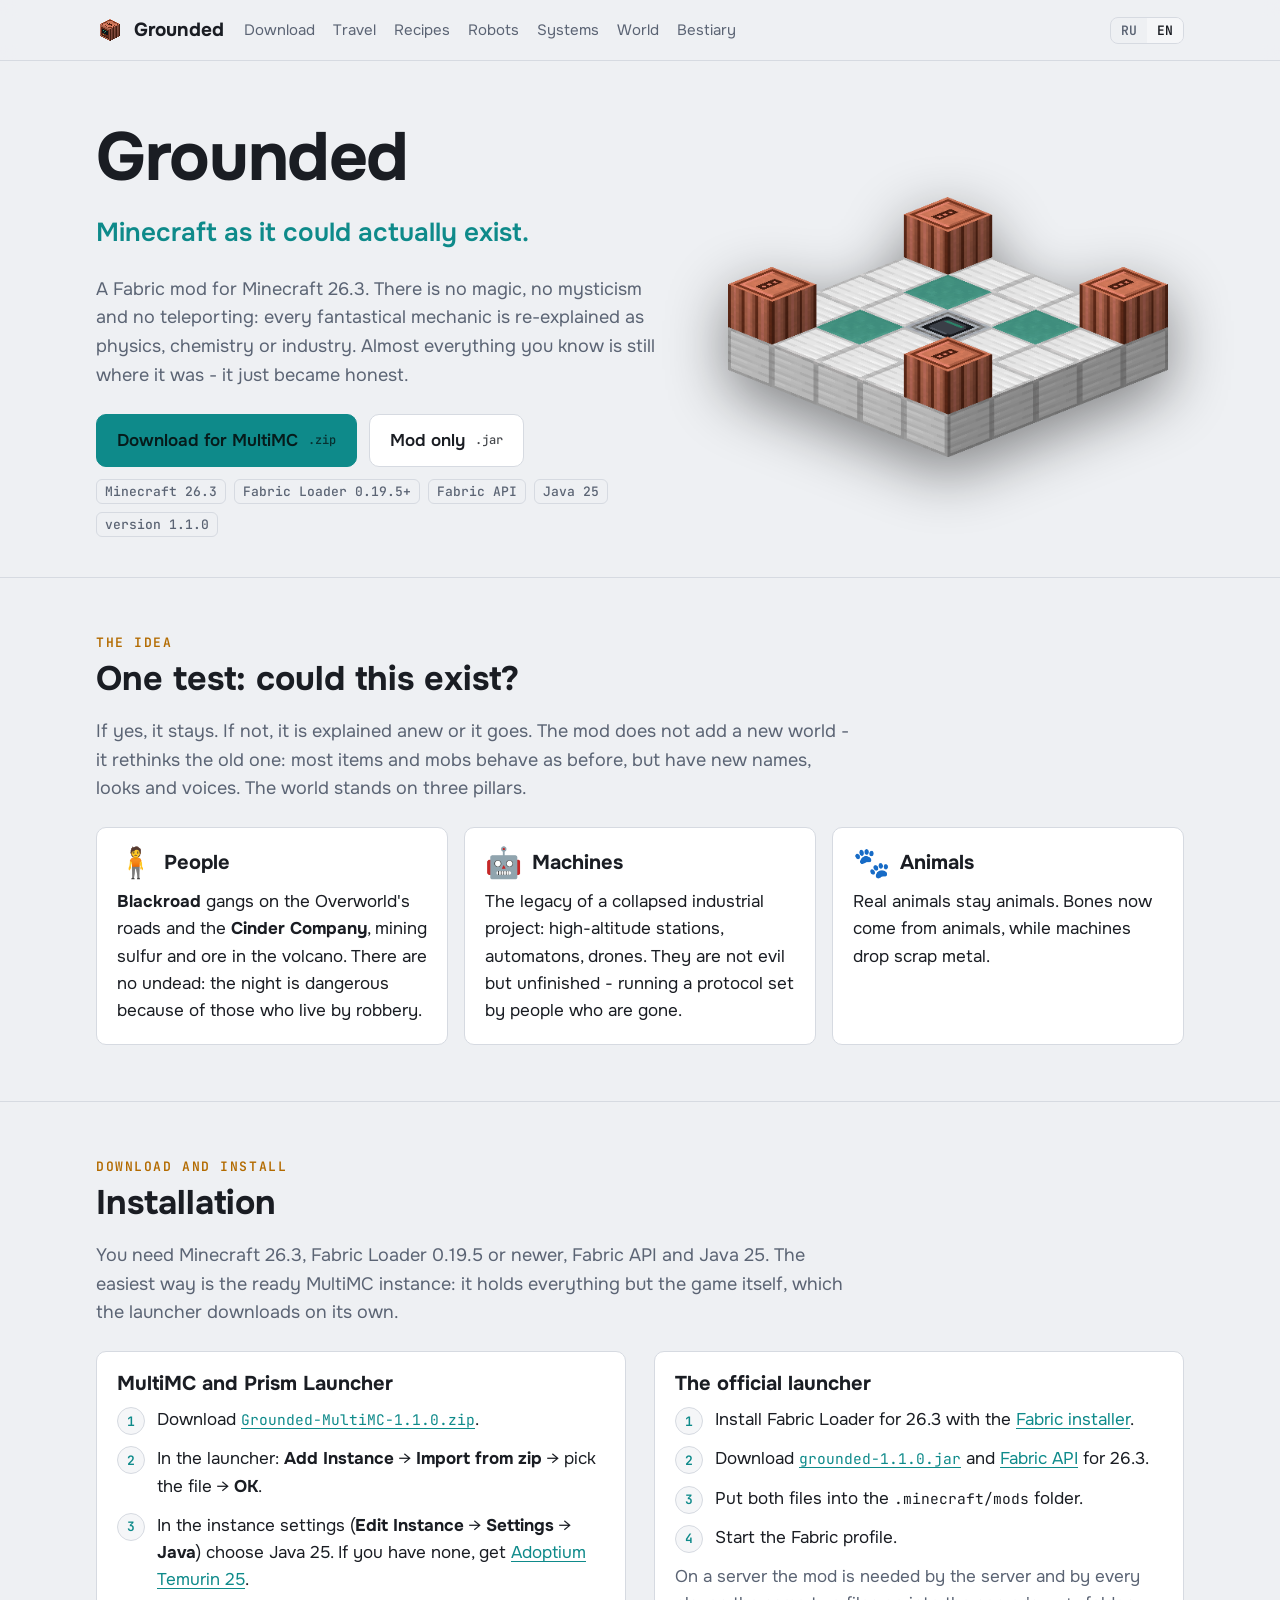
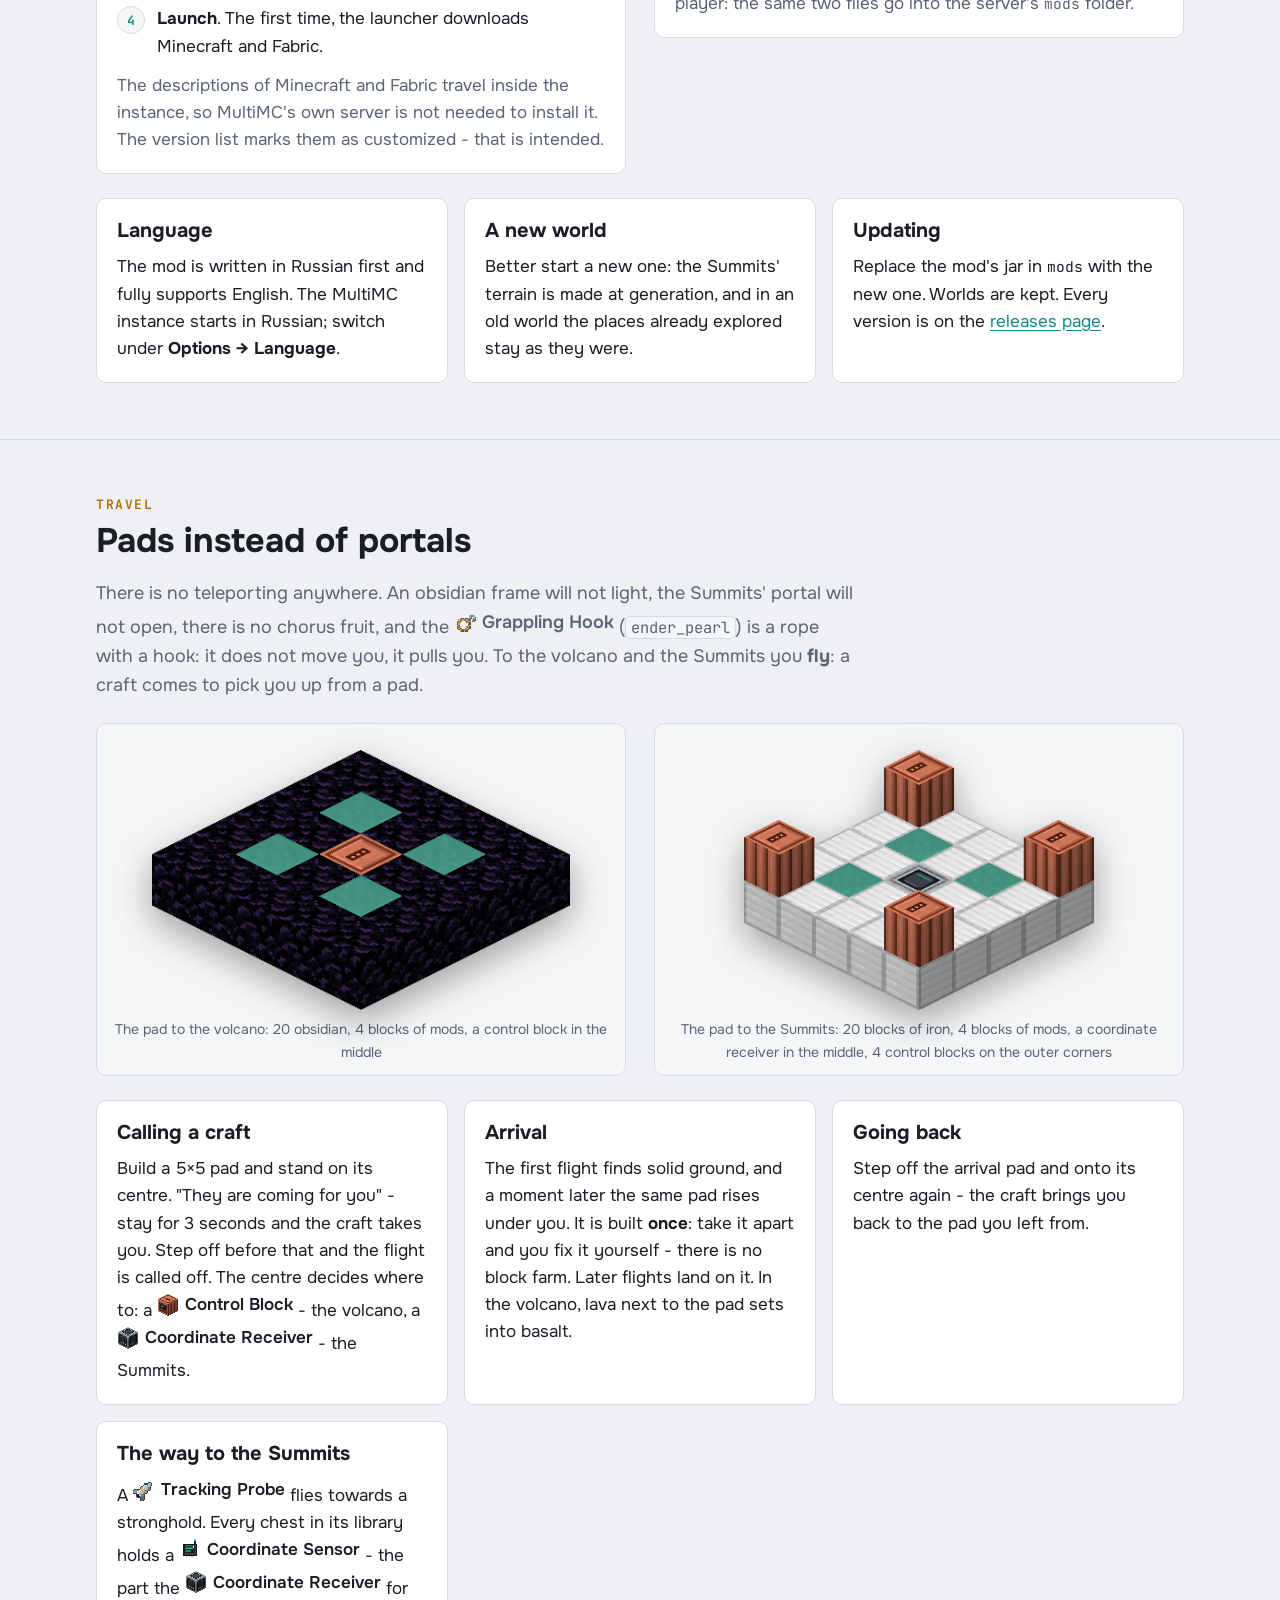
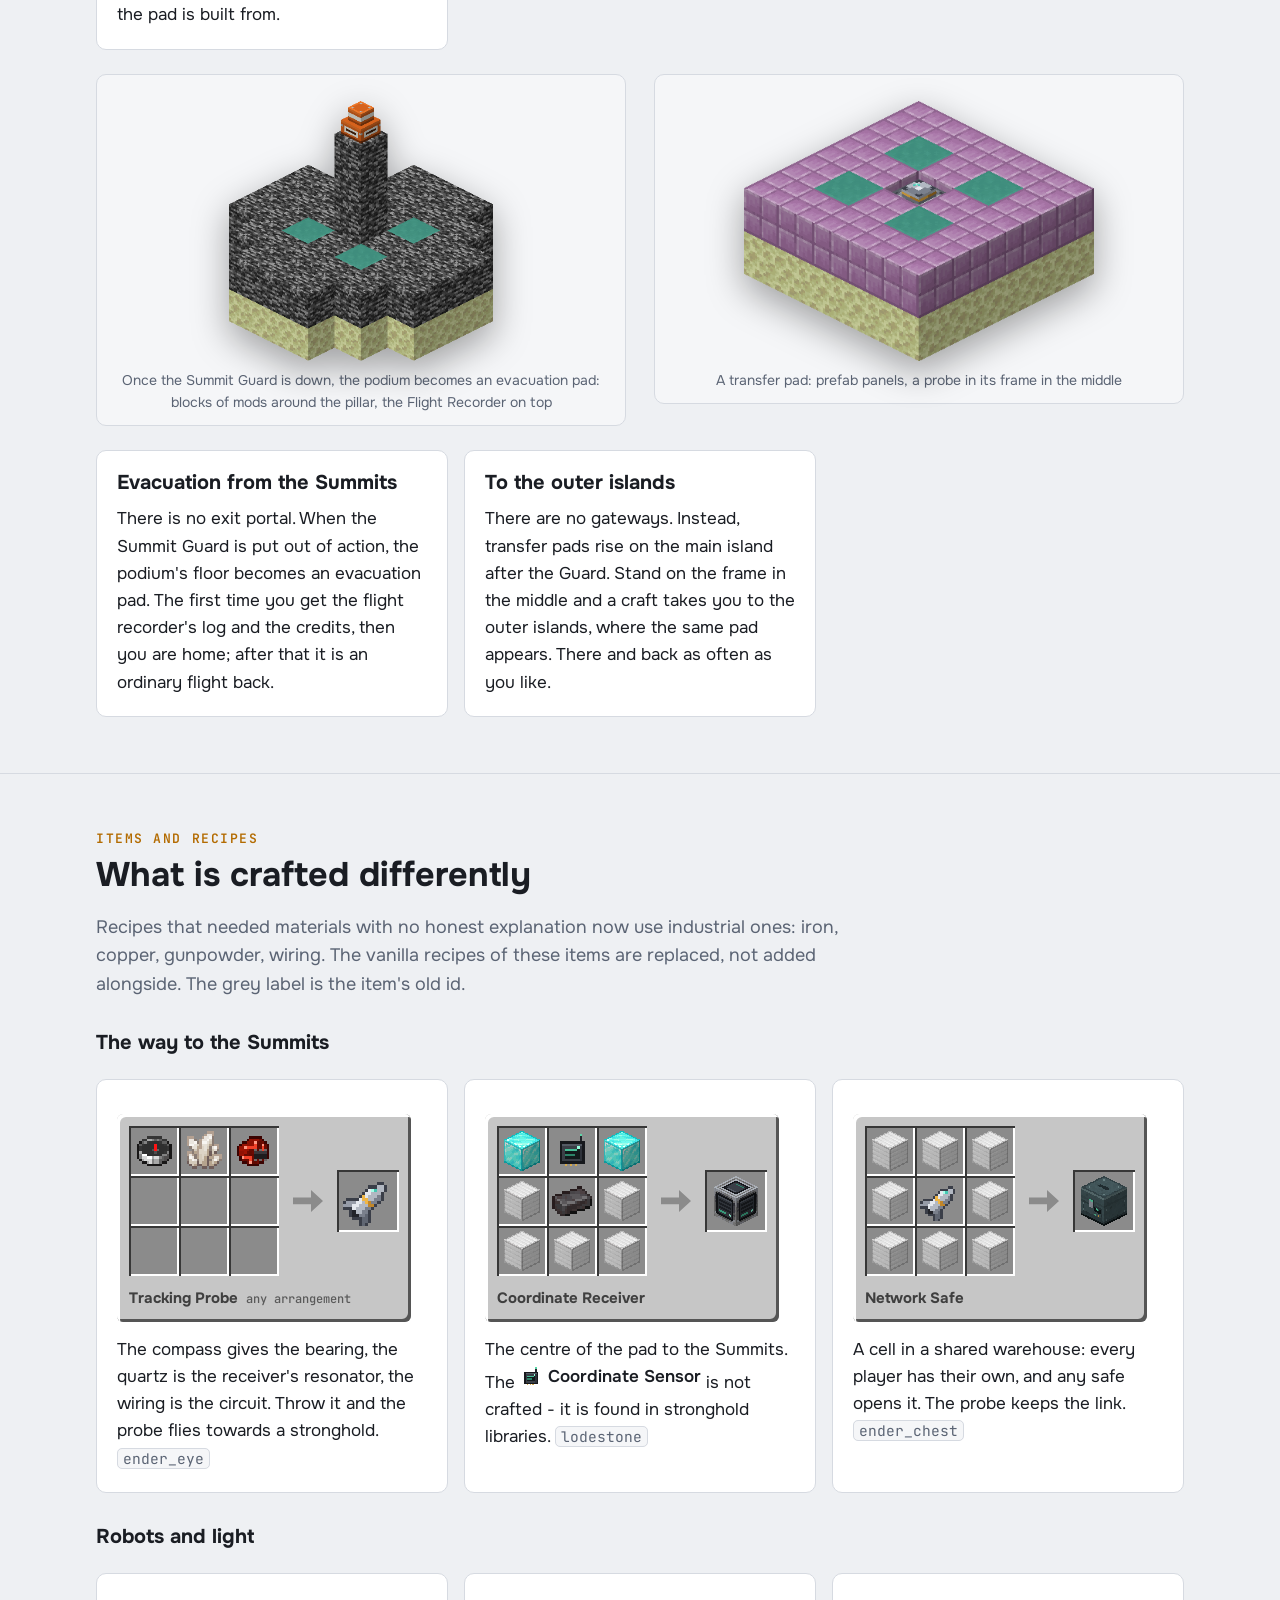
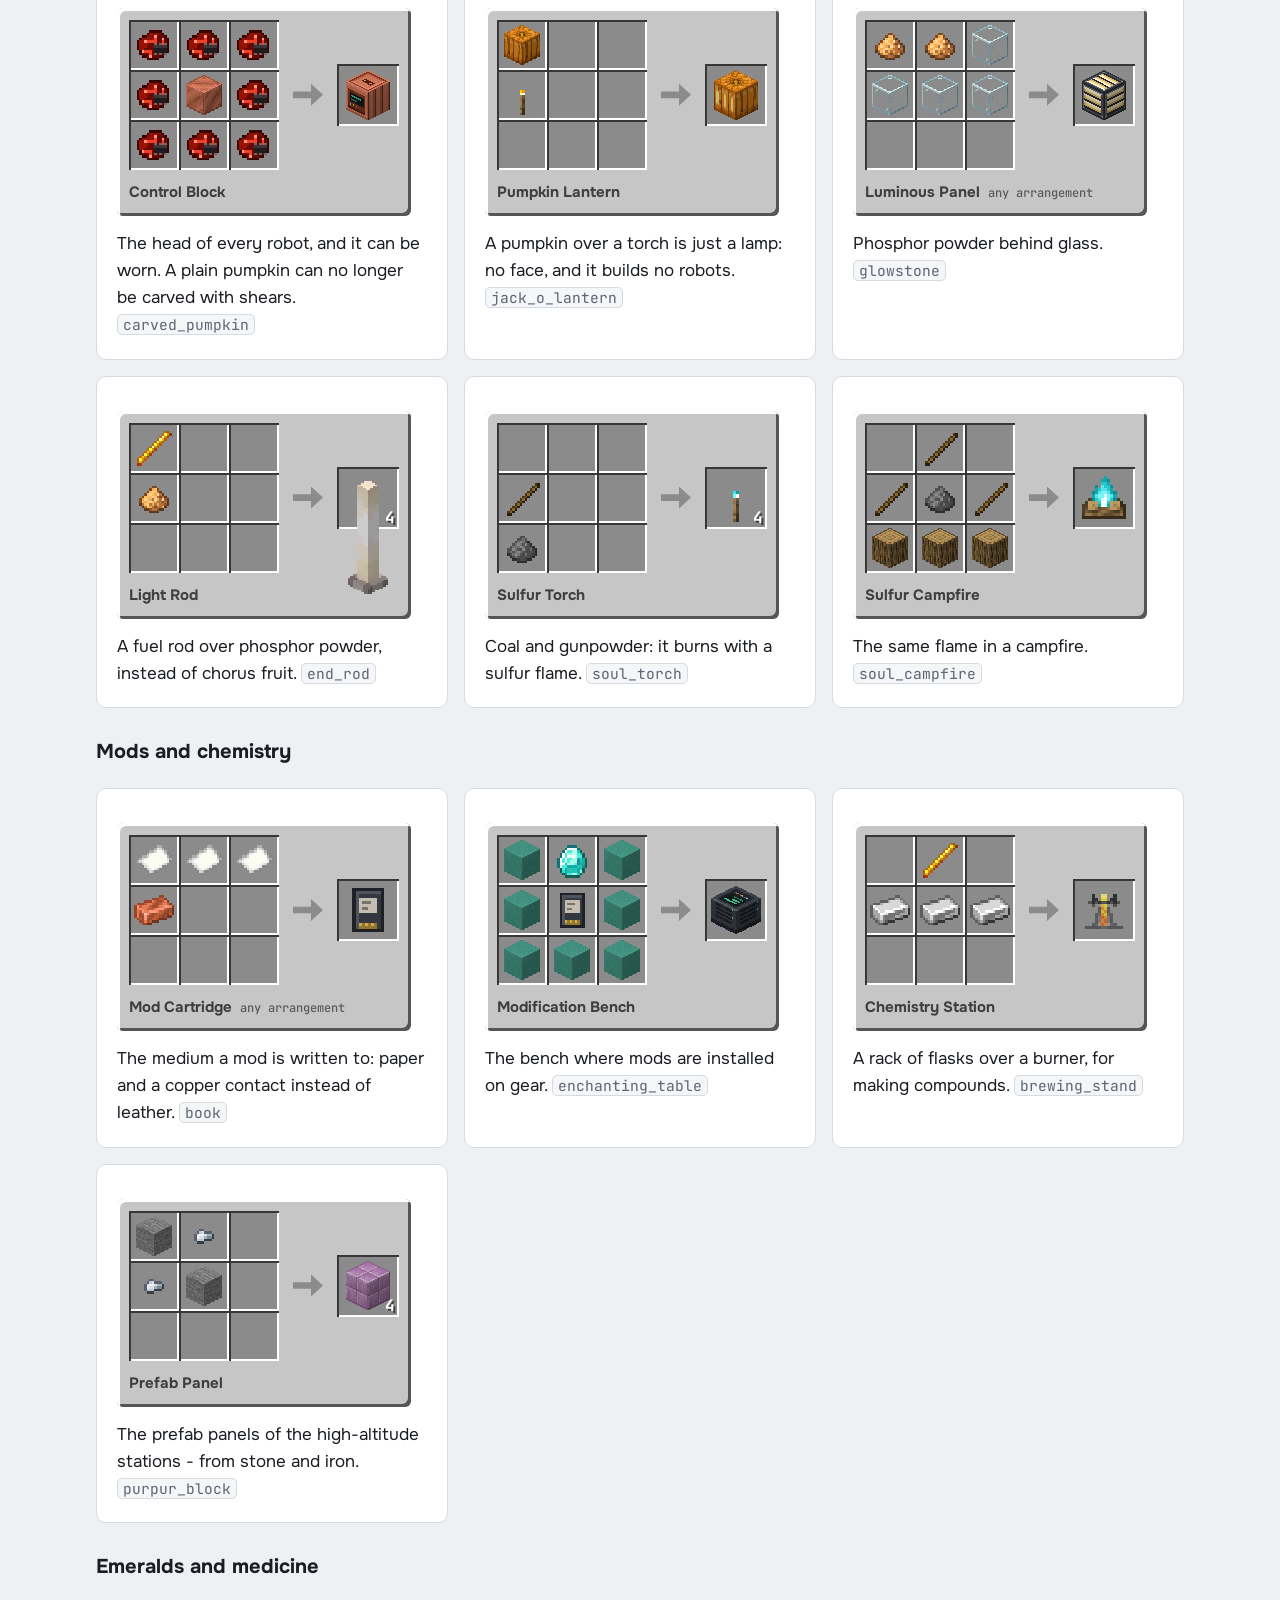
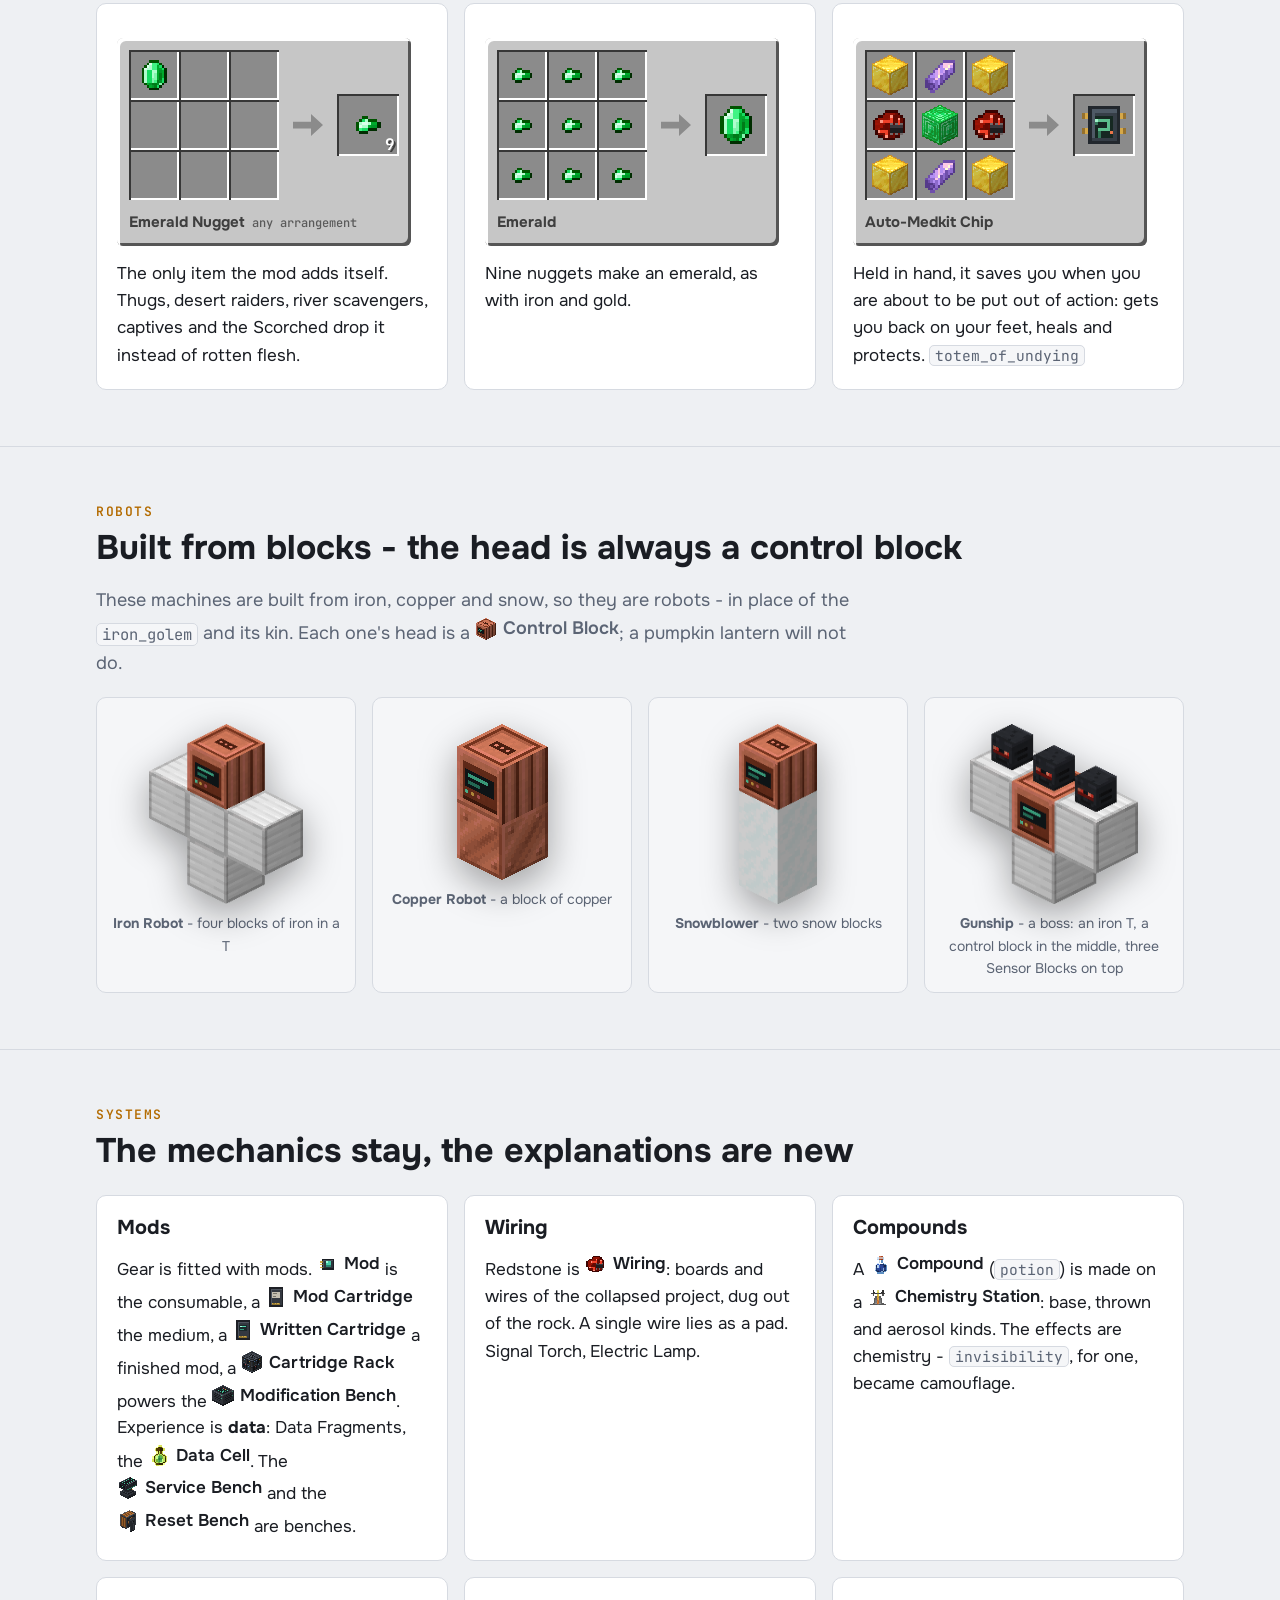
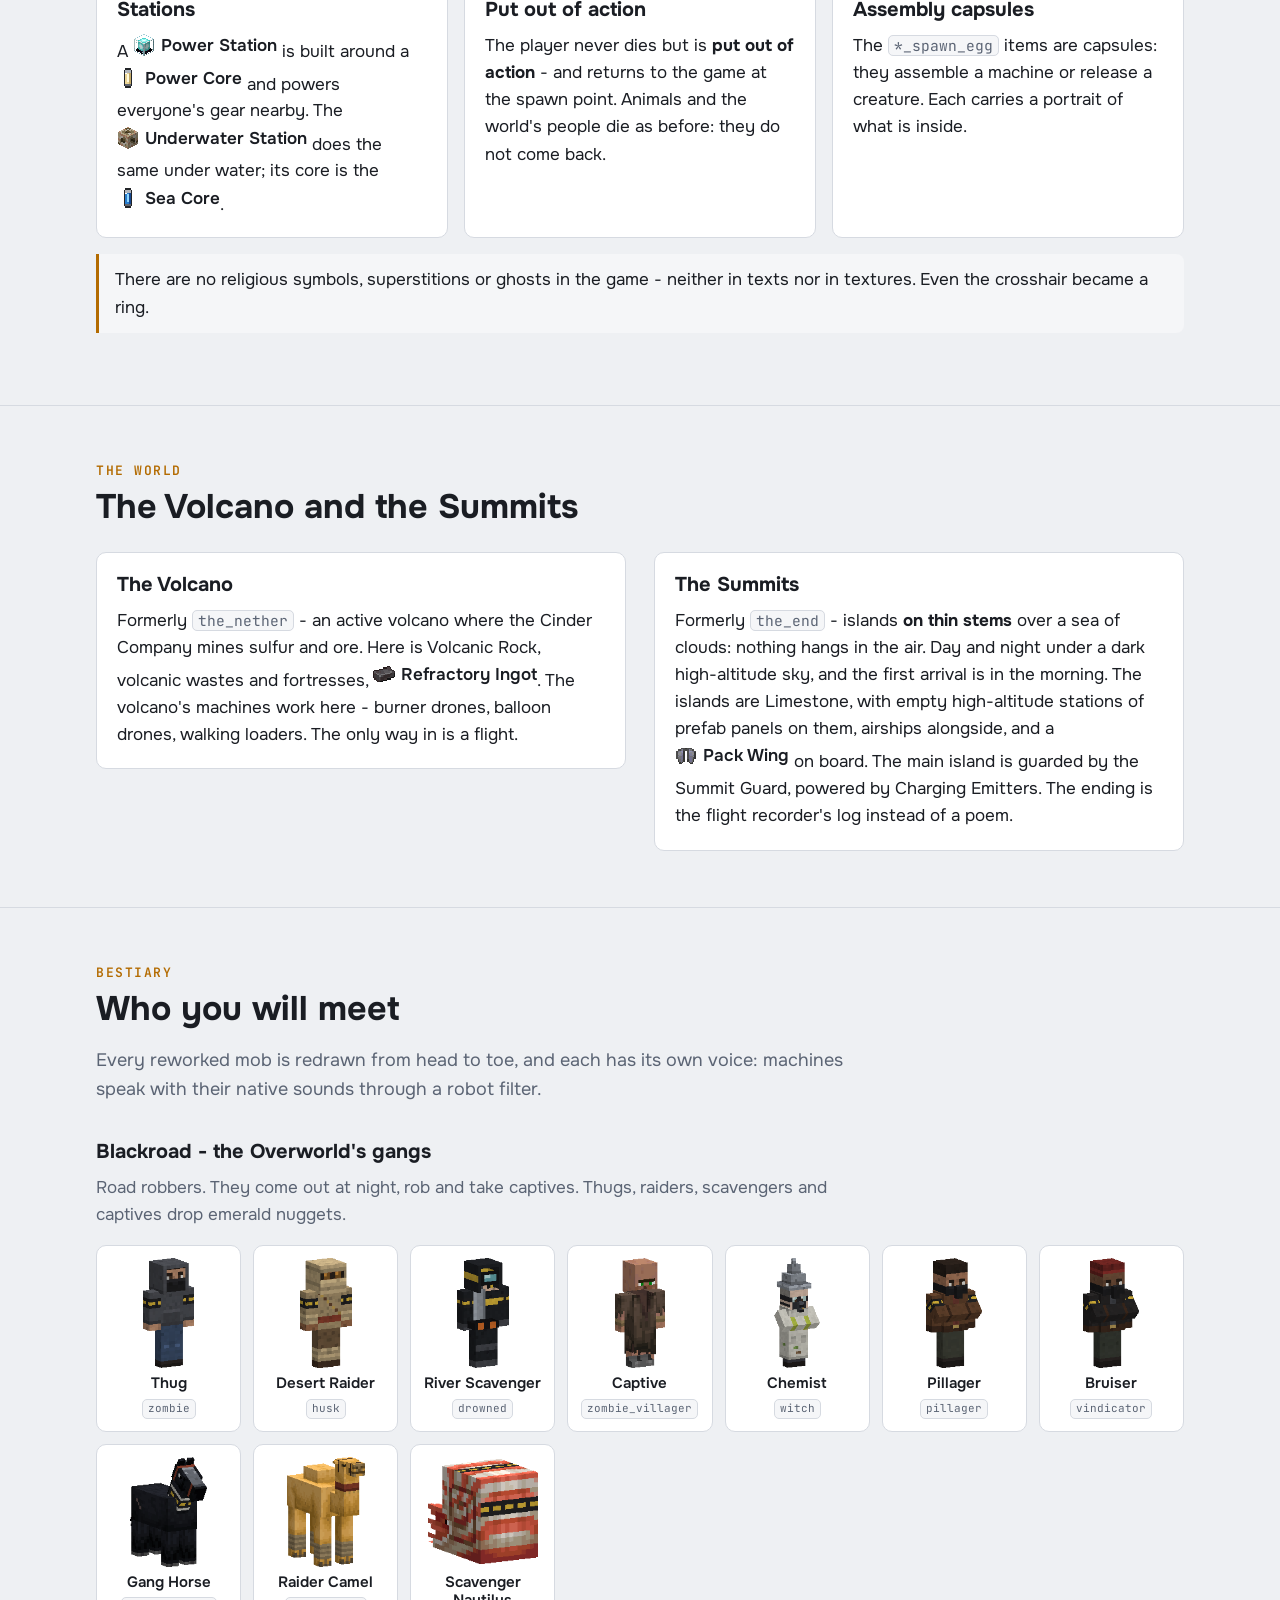
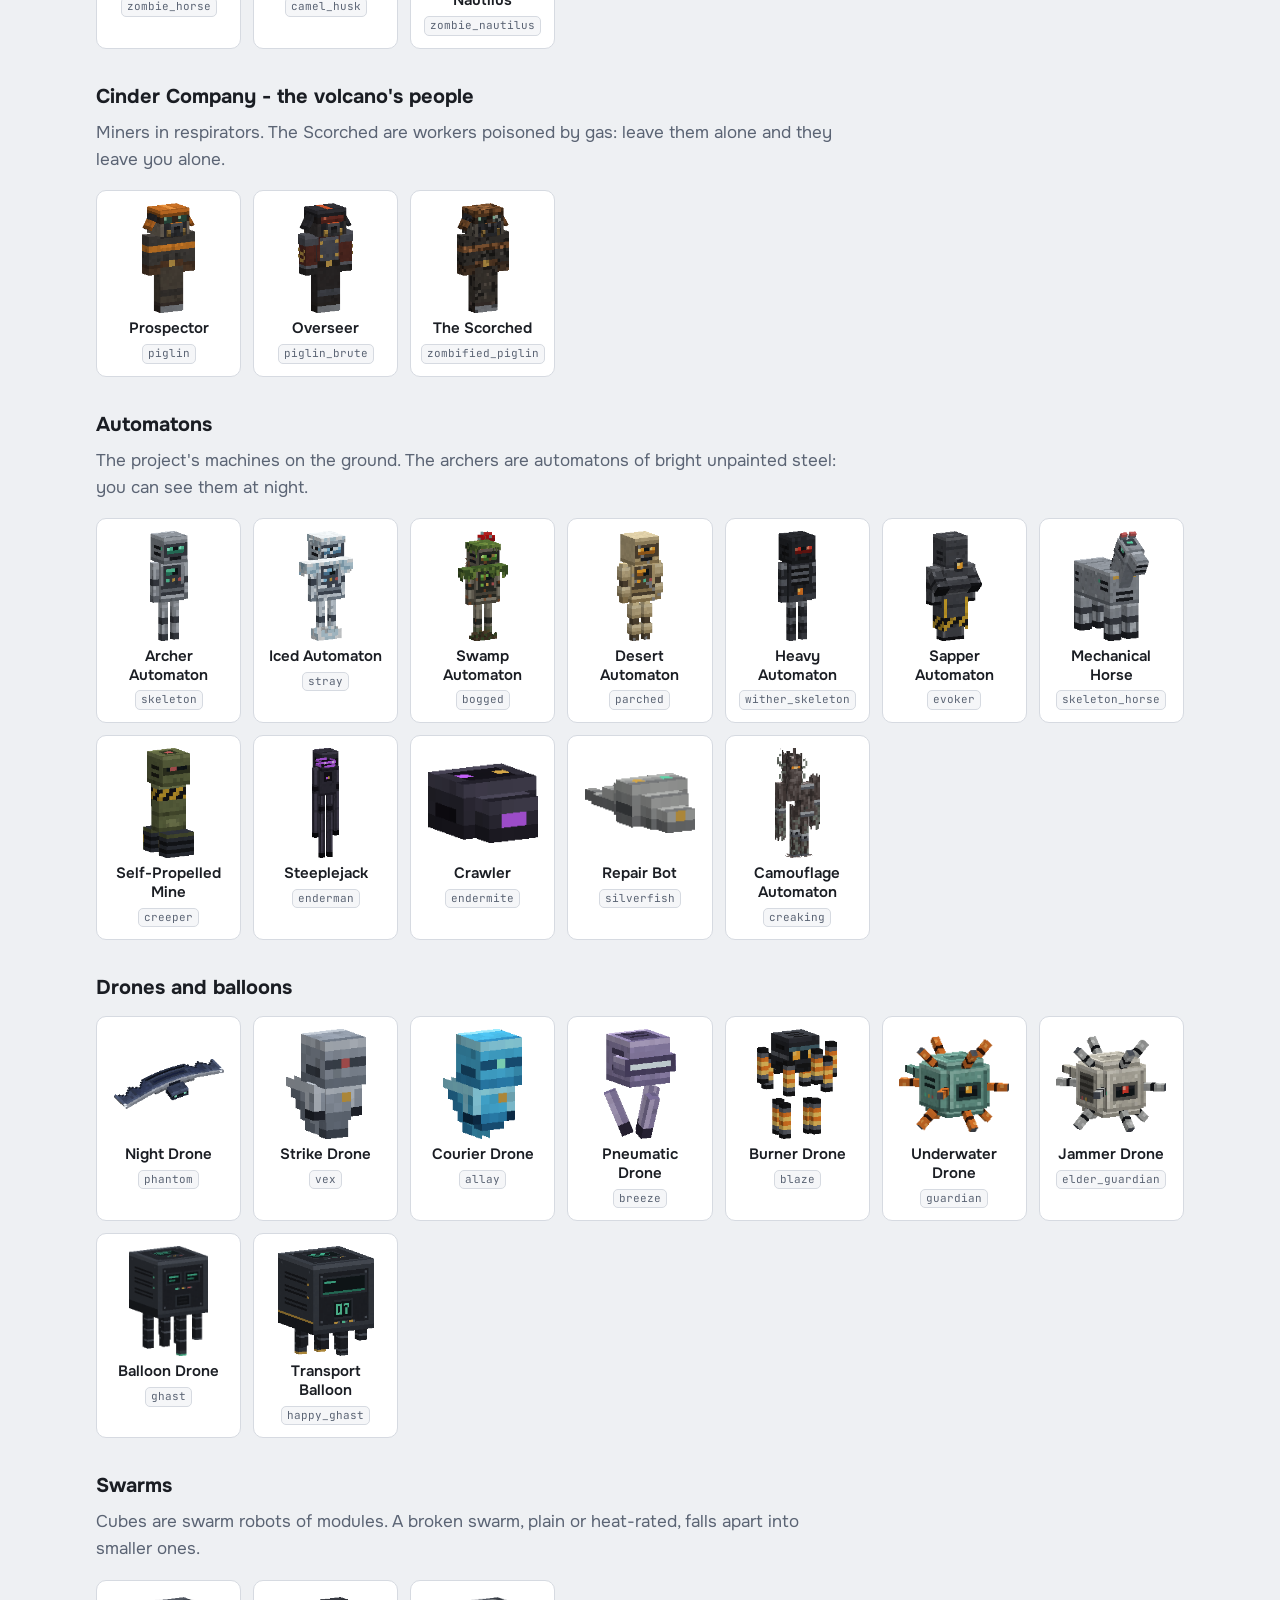
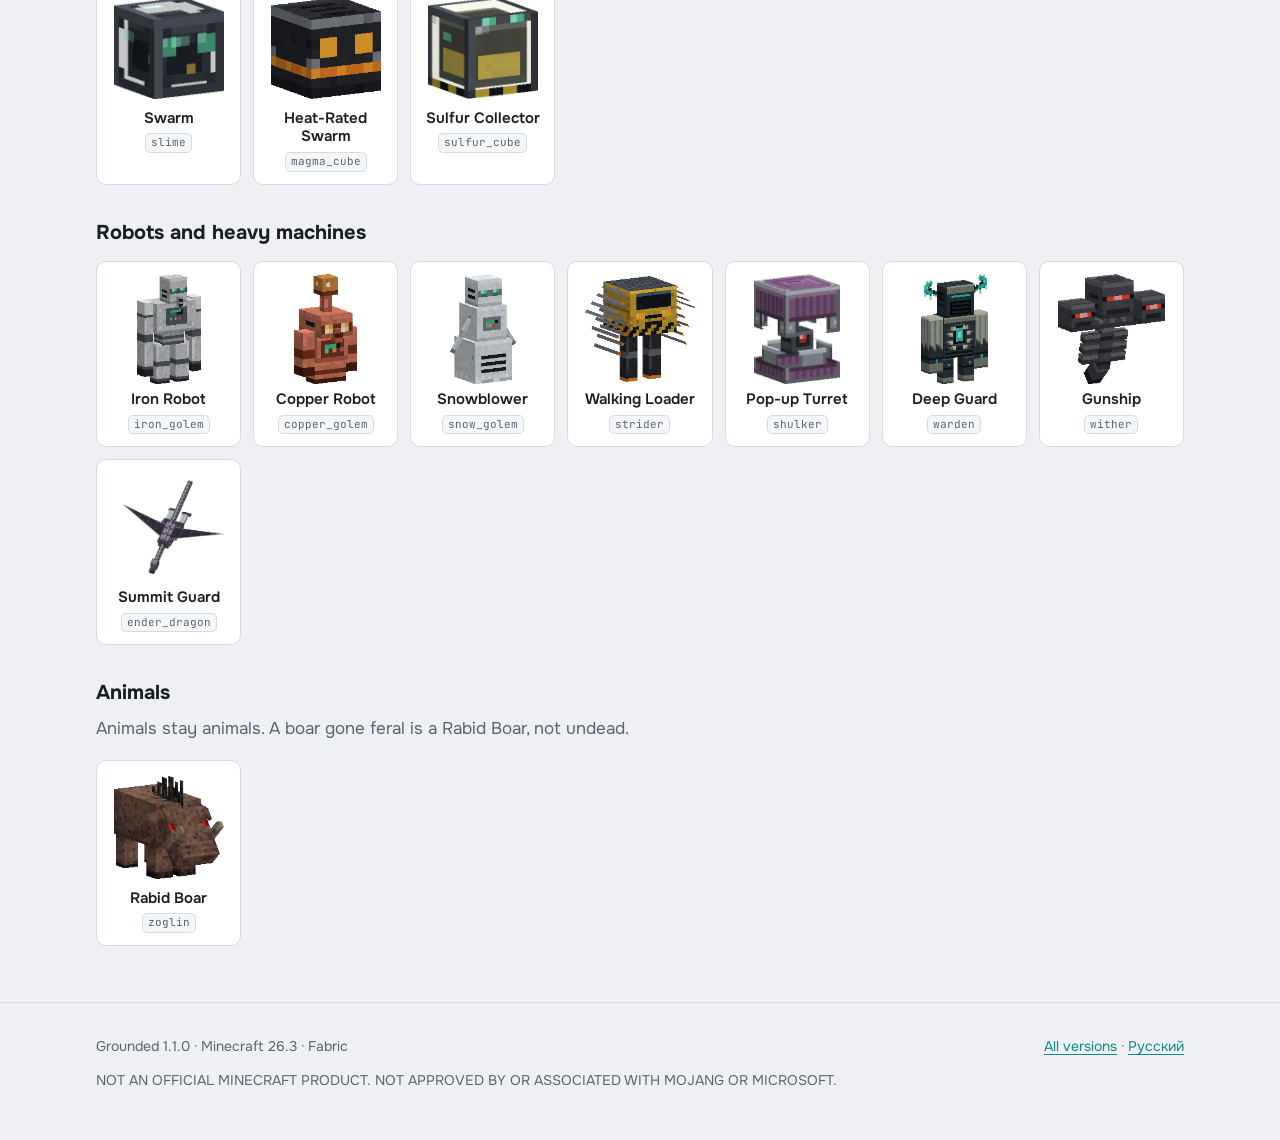
==== commit 31ab7205: "Site for Grounded 1.1.0 Co-Authored-By: Claude Opus 5.5 <noreply@anthropic.com>" ====
--- a/en/index.html
+++ b/en/index.html
@@ -41,12 +41,12 @@
       every fantastical mechanic is re-explained as physics, chemistry or industry. Almost everything you
       know is still where it was - it just became honest.</p>
       <div class="buttons">
-        <a class="btn primary" href="https://github.com/Baudi2/grounded/releases/download/v1.0.0/Grounded-MultiMC-1.0.0.zip">Download for MultiMC <small>.zip</small></a>
-        <a class="btn" href="https://github.com/Baudi2/grounded/releases/download/v1.0.0/grounded-1.0.0.jar">Mod only <small>.jar</small></a>
+        <a class="btn primary" href="https://github.com/Baudi2/grounded/releases/download/v1.1.0/Grounded-MultiMC-1.1.0.zip">Download for MultiMC <small>.zip</small></a>
+        <a class="btn" href="https://github.com/Baudi2/grounded/releases/download/v1.1.0/grounded-1.1.0.jar">Mod only <small>.jar</small></a>
       </div>
       <ul class="reqs">
         <li>Minecraft 26.3</li><li>Fabric Loader 0.19.5+</li><li>Fabric API</li><li>Java 25</li>
-        <li>version 1.0.0</li>
+        <li>version 1.1.0</li>
       </ul>
     </div>
     <figure><img class="scene" src="../assets/scenes/pad_summits.png" alt="The pad to the Summits: iron, a coordinate receiver in the middle, control blocks on the corners" loading="lazy"></figure>
@@ -91,7 +91,7 @@
       <div class="card">
         <h3>MultiMC and Prism Launcher</h3>
         <ol class="steps">
-          <li>Download <a href="https://github.com/Baudi2/grounded/releases/download/v1.0.0/Grounded-MultiMC-1.0.0.zip"><code>Grounded-MultiMC-1.0.0.zip</code></a>.</li>
+          <li>Download <a href="https://github.com/Baudi2/grounded/releases/download/v1.1.0/Grounded-MultiMC-1.1.0.zip"><code>Grounded-MultiMC-1.1.0.zip</code></a>.</li>
           <li>In the launcher: <b>Add Instance</b> → <b>Import from zip</b> → pick the file → <b>OK</b>.</li>
           <li>In the instance settings (<b>Edit Instance</b> → <b>Settings</b> → <b>Java</b>) choose Java 25.
           If you have none, get <a href="https://adoptium.net/">Adoptium Temurin 25</a>.</li>
@@ -105,7 +105,7 @@
         <ol class="steps">
           <li>Install Fabric Loader for 26.3 with the <a href="https://fabricmc.net/use/installer/">Fabric
           installer</a>.</li>
-          <li>Download <a href="https://github.com/Baudi2/grounded/releases/download/v1.0.0/grounded-1.0.0.jar"><code>grounded-1.0.0.jar</code></a> and
+          <li>Download <a href="https://github.com/Baudi2/grounded/releases/download/v1.1.0/grounded-1.1.0.jar"><code>grounded-1.1.0.jar</code></a> and
           <a href="https://modrinth.com/mod/fabric-api">Fabric API</a> for 26.3.</li>
           <li>Put both files into the <code>.minecraft/mods</code> folder.</li>
           <li>Start the Fabric profile.</li>
@@ -426,7 +426,7 @@
 
 <footer>
   <div class="wrap">
-    <span>Grounded 1.0.0 · Minecraft 26.3 · Fabric</span>
+    <span>Grounded 1.1.0 · Minecraft 26.3 · Fabric</span>
     <span><a href="https://github.com/Baudi2/grounded/releases">All versions</a> · <a href="../" hreflang="ru">Русский</a></span>
     <span>NOT AN OFFICIAL MINECRAFT PRODUCT. NOT APPROVED BY OR ASSOCIATED WITH MOJANG OR MICROSOFT.</span>
   </div>
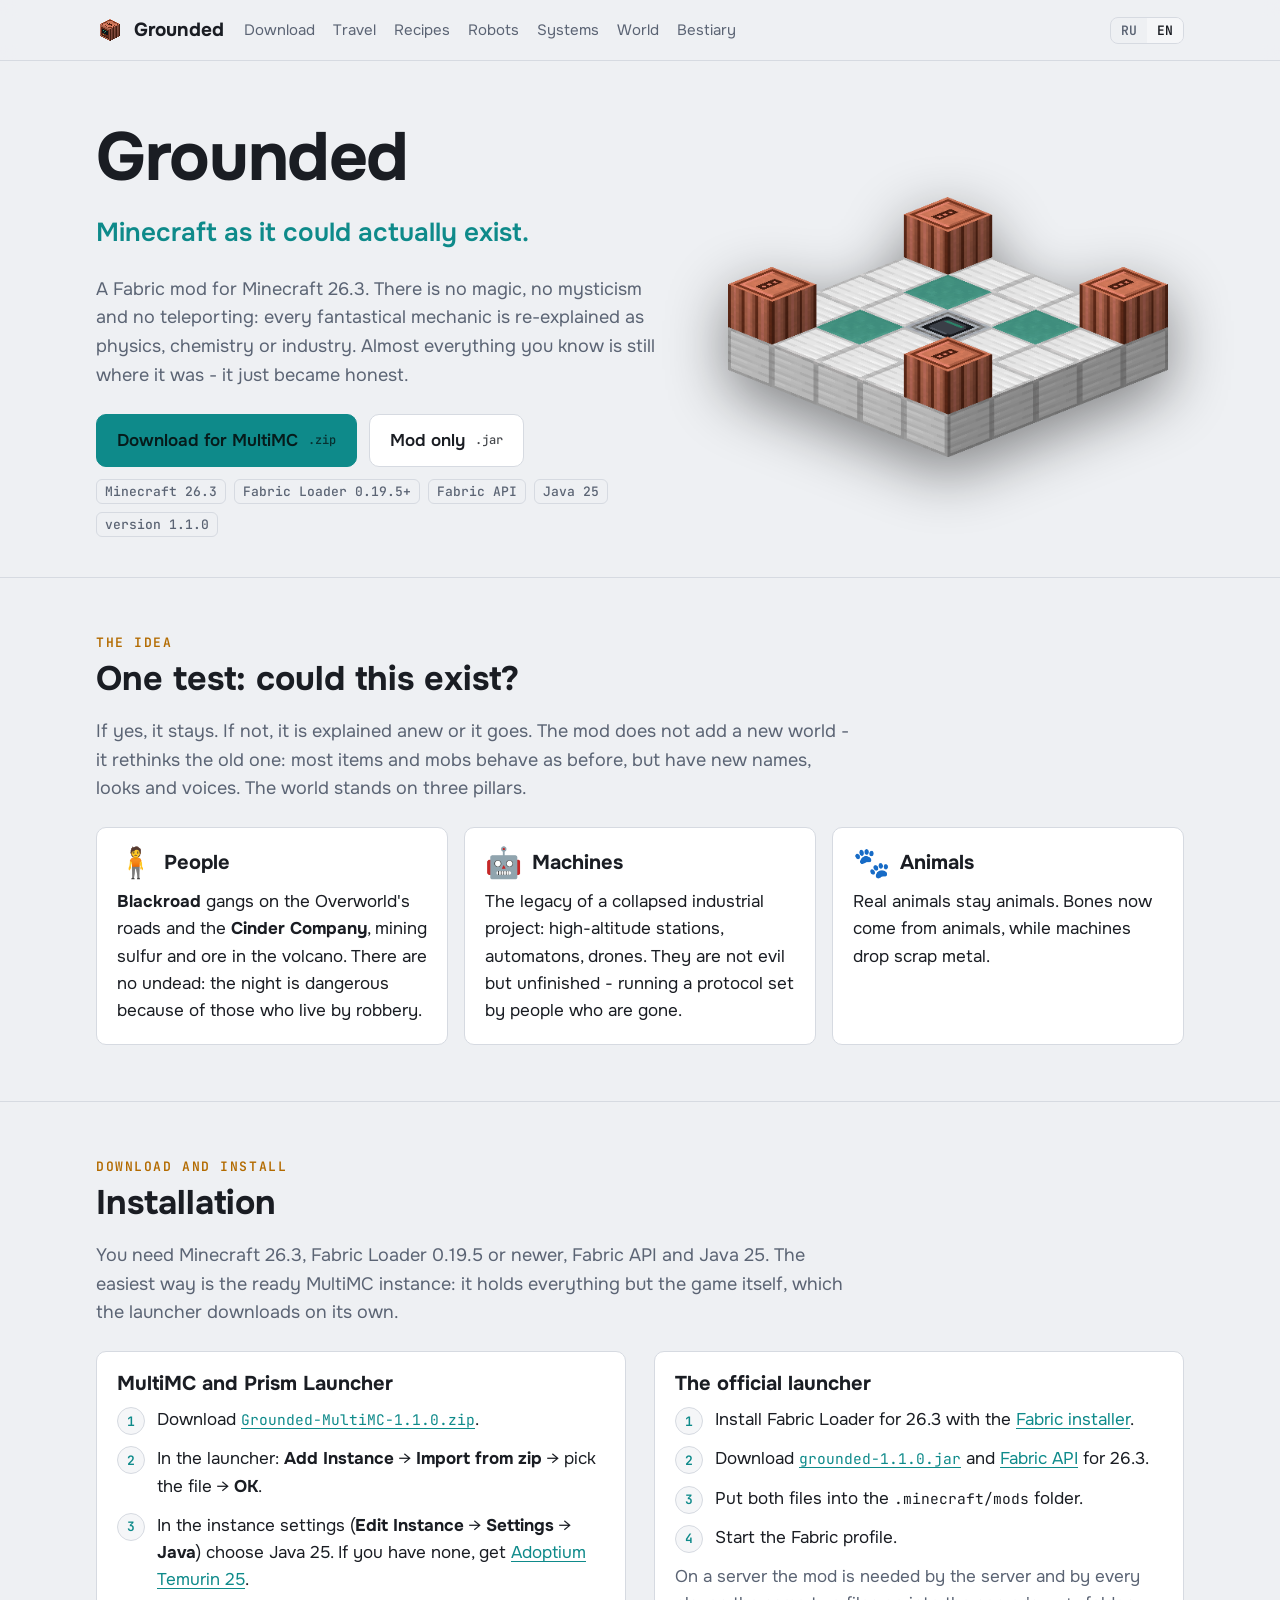
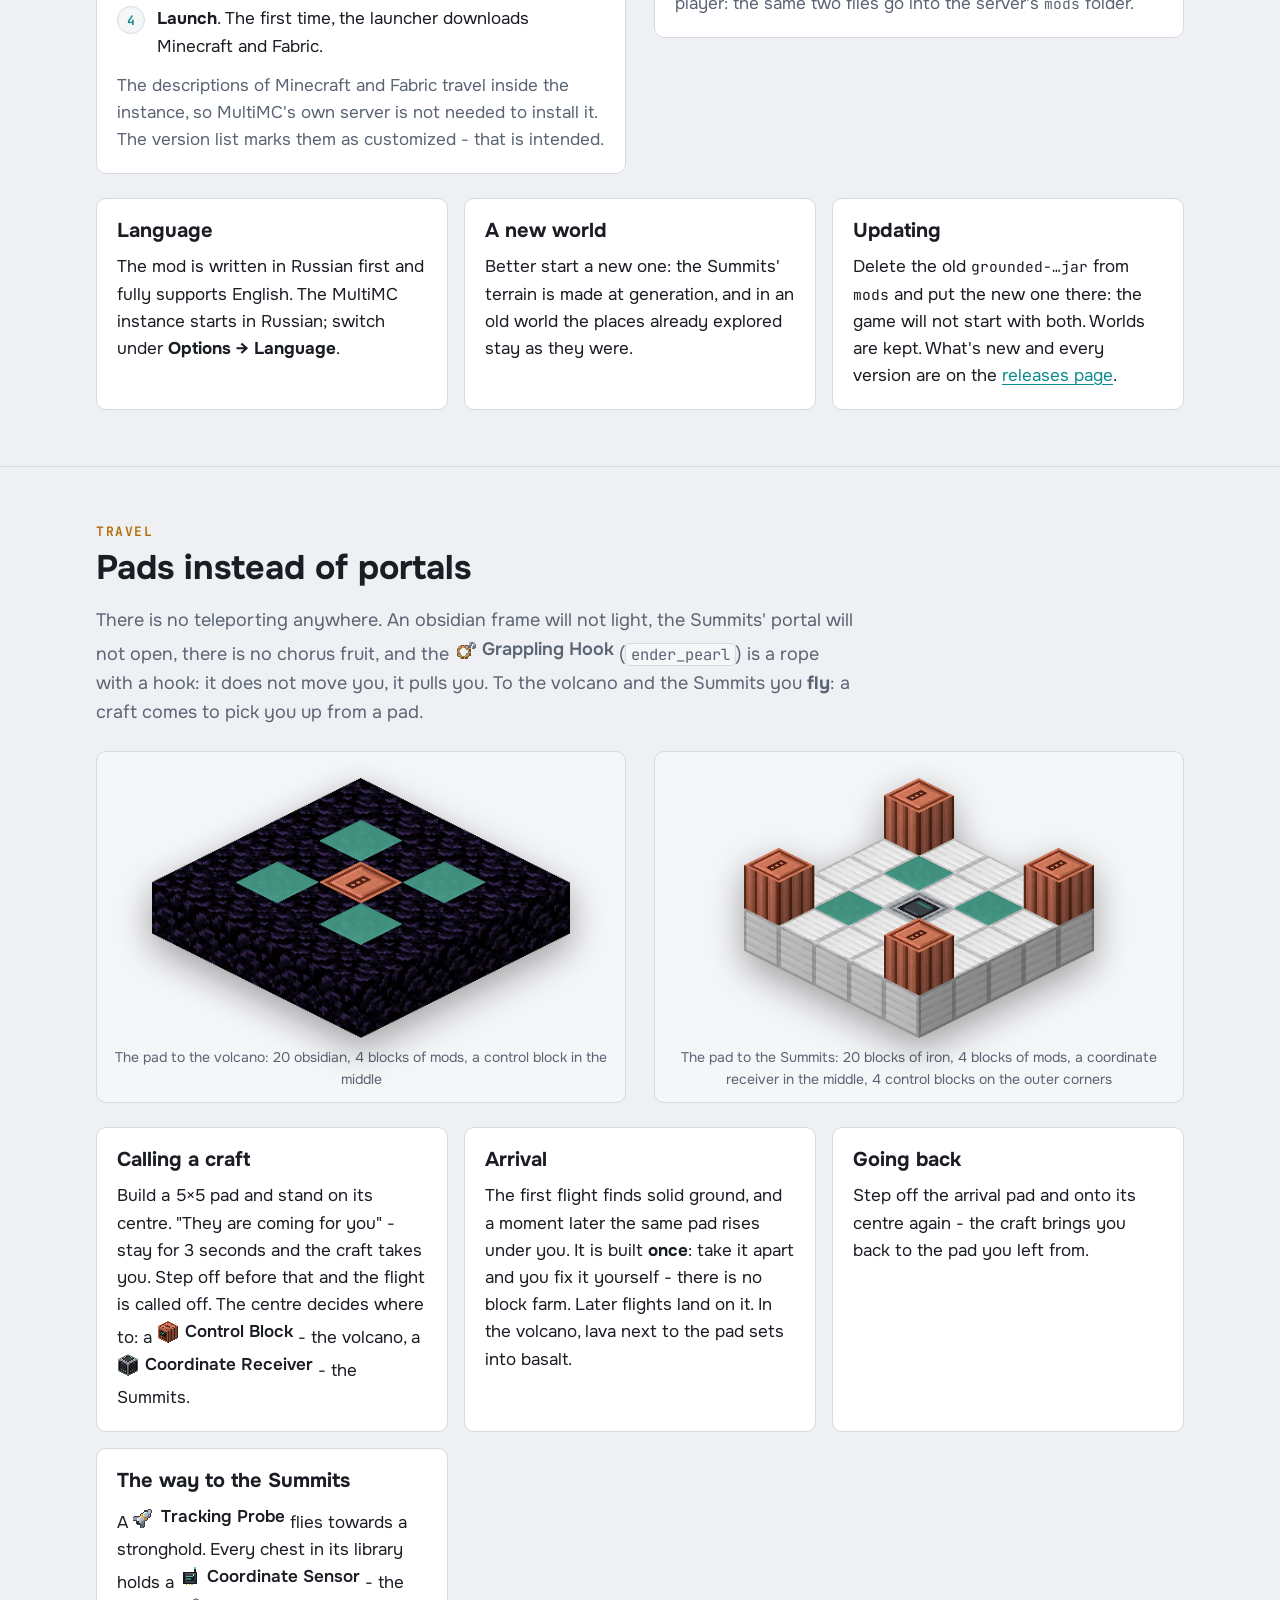
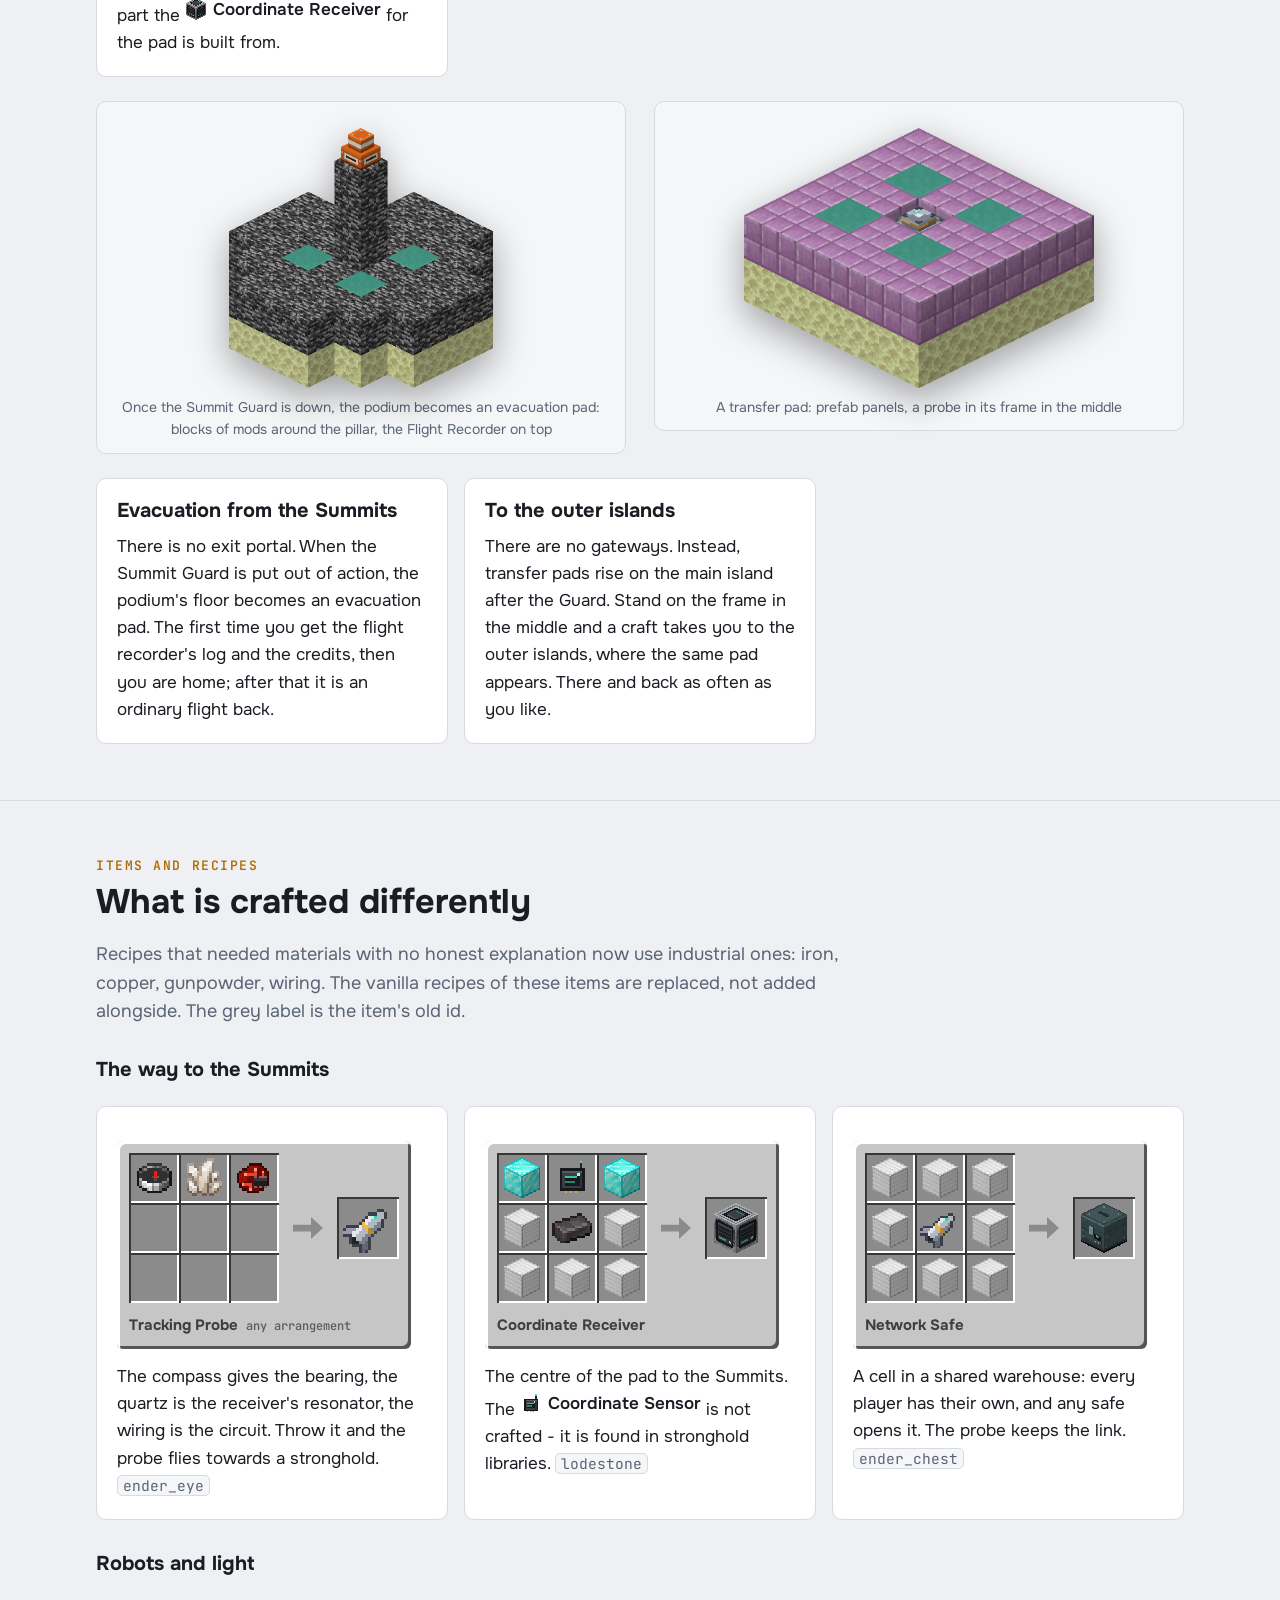
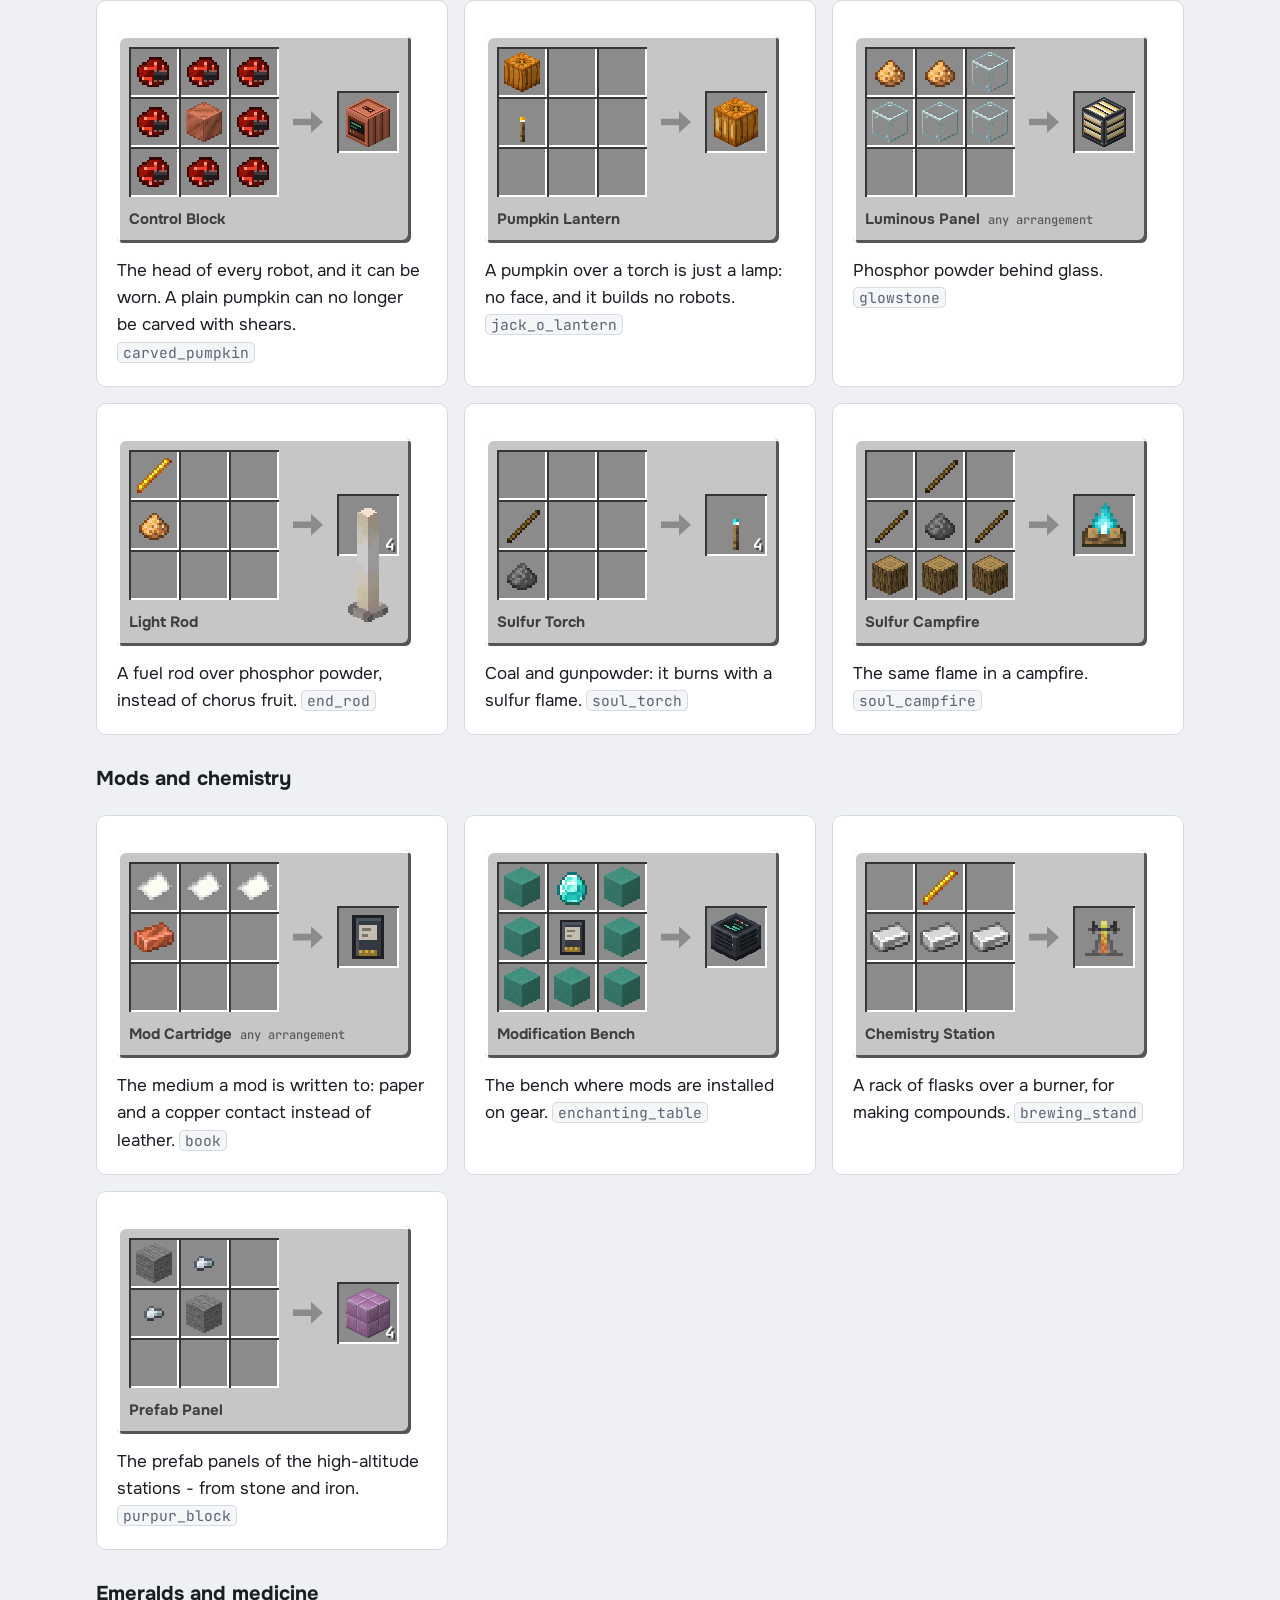
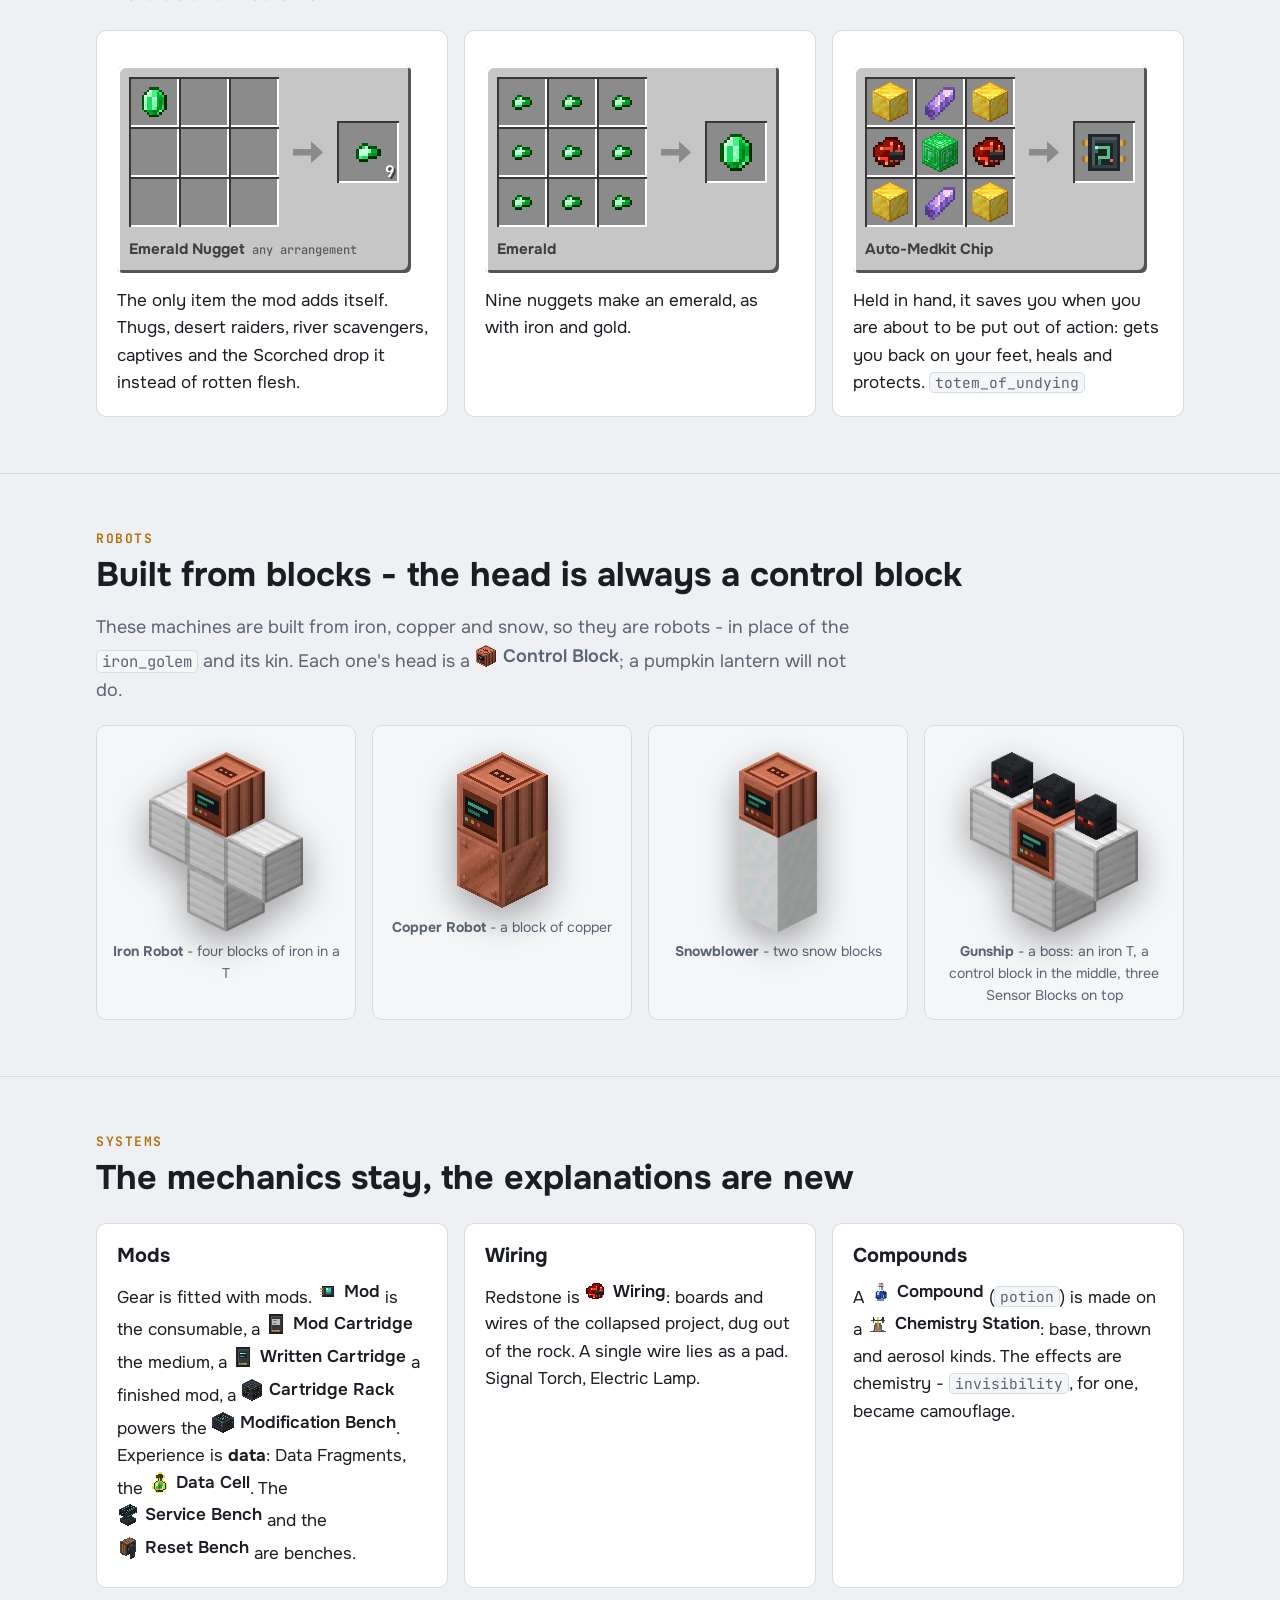
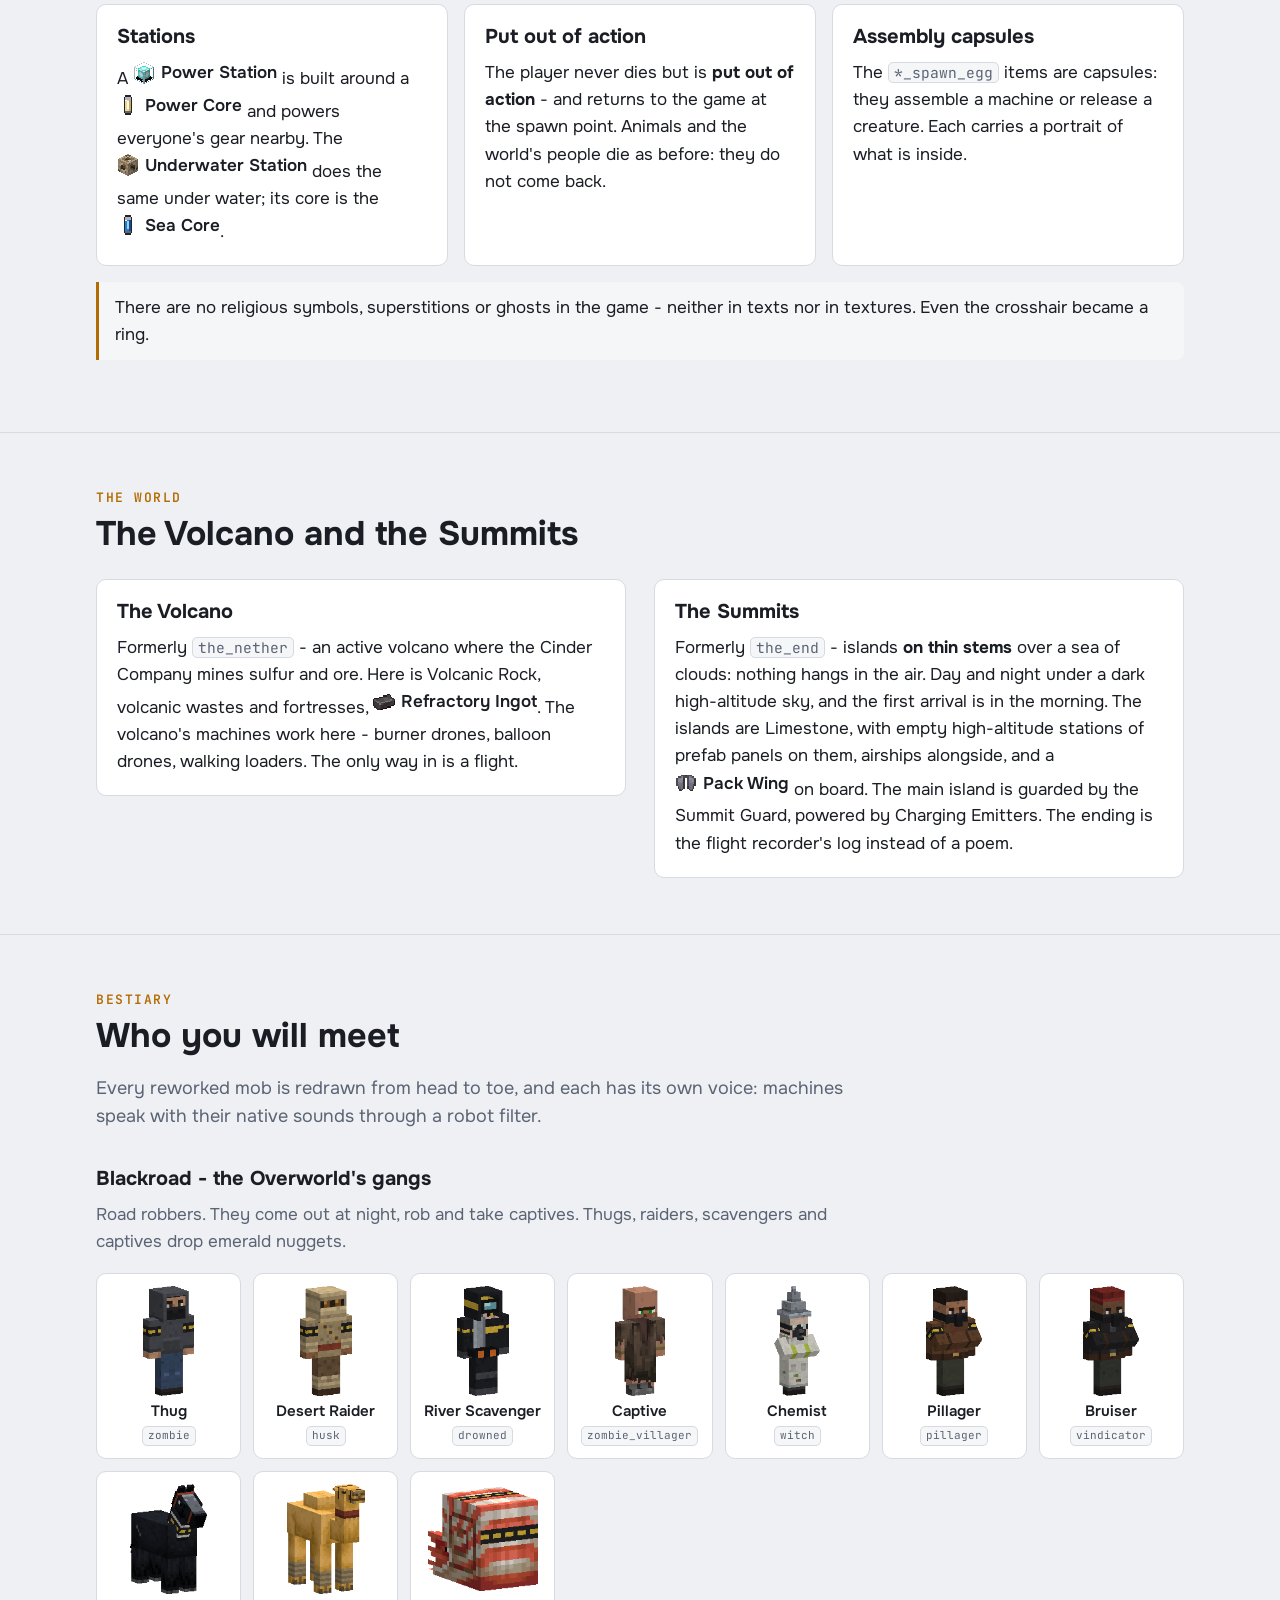
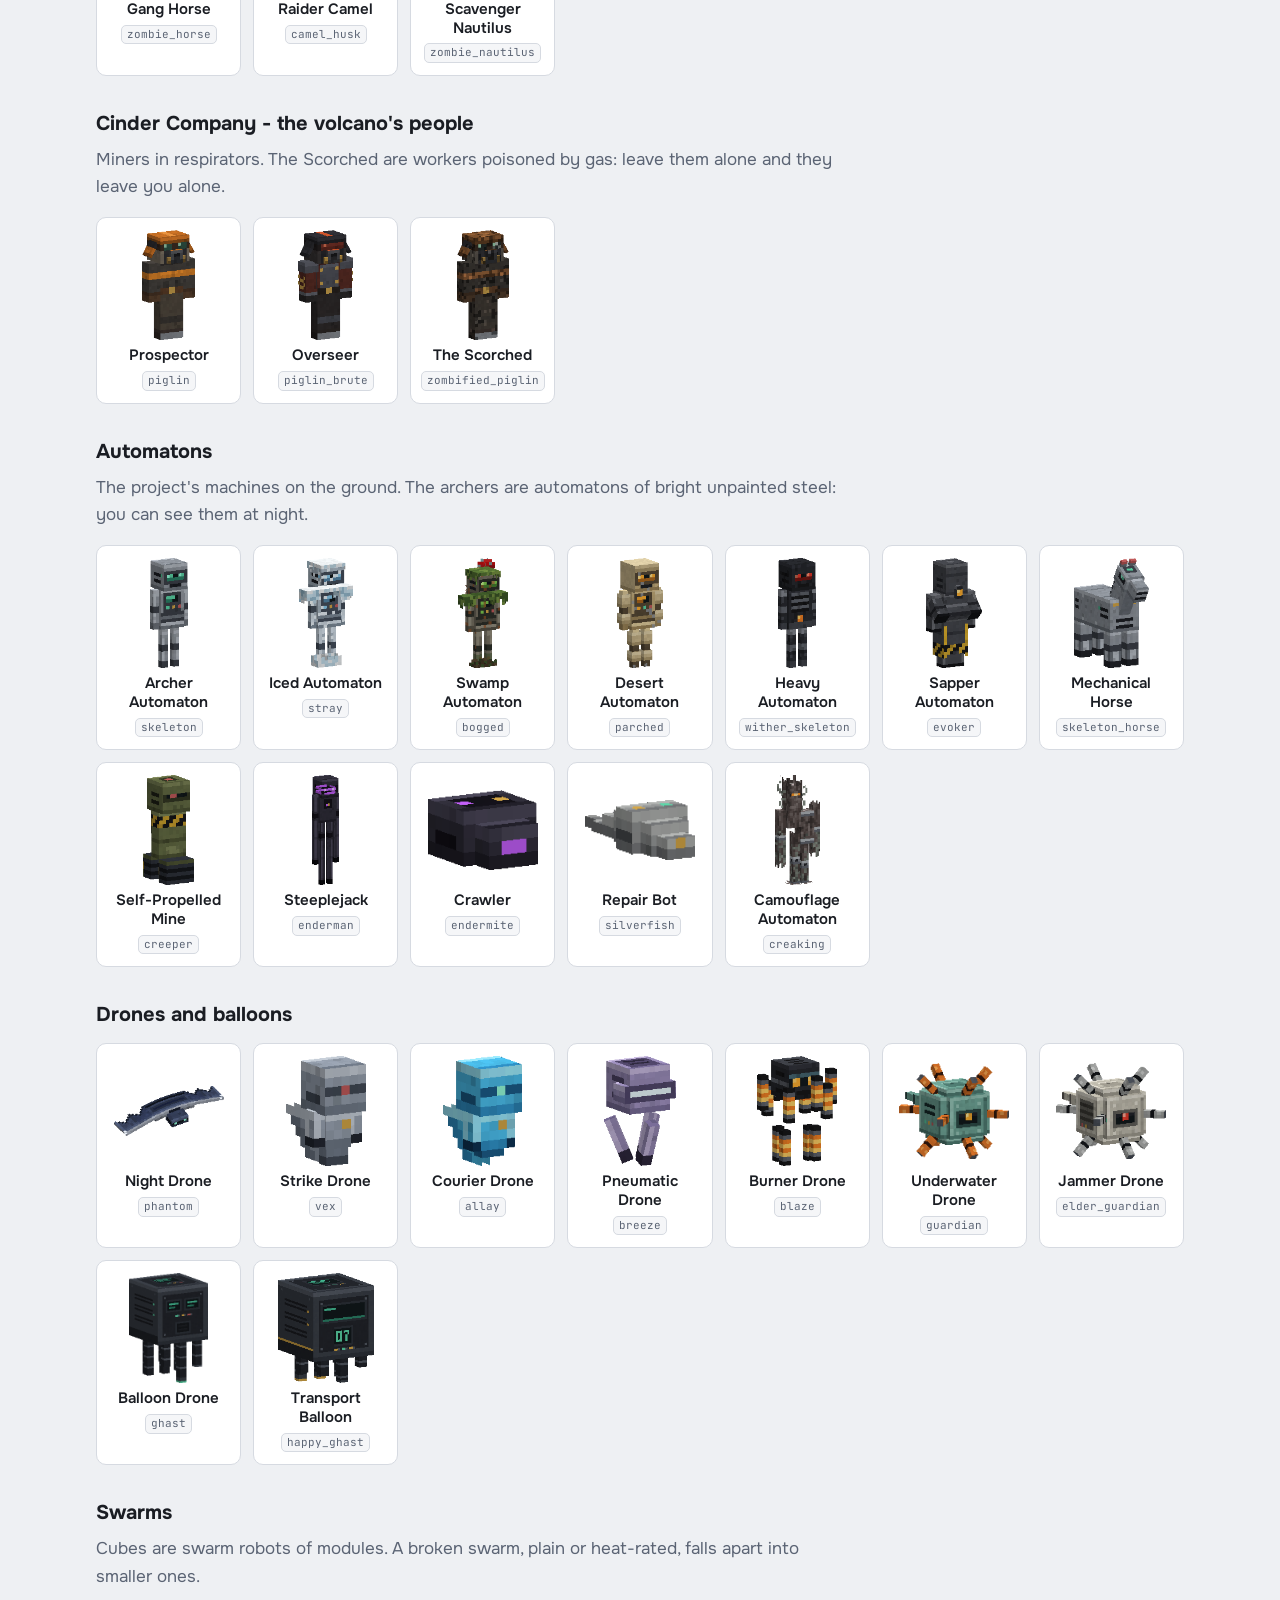
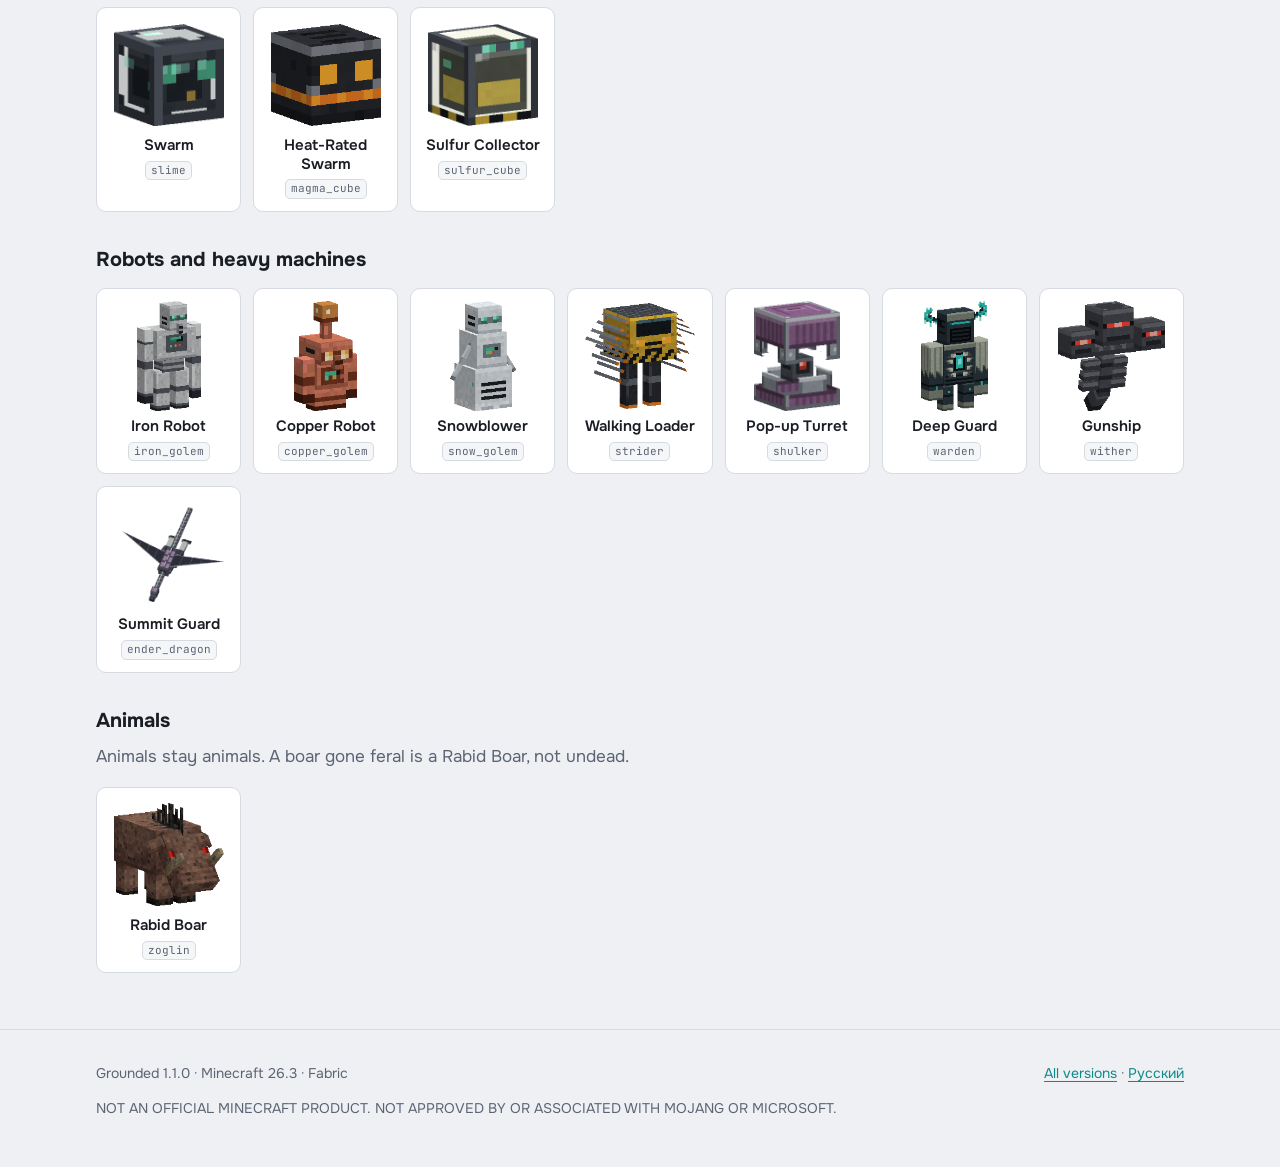
==== commit fe312fa2: "Site for Grounded 1.1.0 Co-Authored-By: Claude Opus 5.5 <noreply@anthropic.com>" ====
--- a/en/index.html
+++ b/en/index.html
@@ -120,8 +120,9 @@
       The MultiMC instance starts in Russian; switch under <b>Options → Language</b>.</p></div>
       <div class="card"><h3>A new world</h3><p>Better start a new one: the Summits' terrain is made at
       generation, and in an old world the places already explored stay as they were.</p></div>
-      <div class="card"><h3>Updating</h3><p>Replace the mod's jar in <code>mods</code> with the new one. Worlds
-      are kept. Every version is on the <a href="https://github.com/Baudi2/grounded/releases">releases page</a>.</p></div>
+      <div class="card"><h3>Updating</h3><p>Delete the old <code>grounded-…jar</code> from <code>mods</code> and put
+      the new one there: the game will not start with both. Worlds are kept. What's new and every version are on the
+      <a href="https://github.com/Baudi2/grounded/releases">releases page</a>.</p></div>
     </div>
   </div>
 </section>
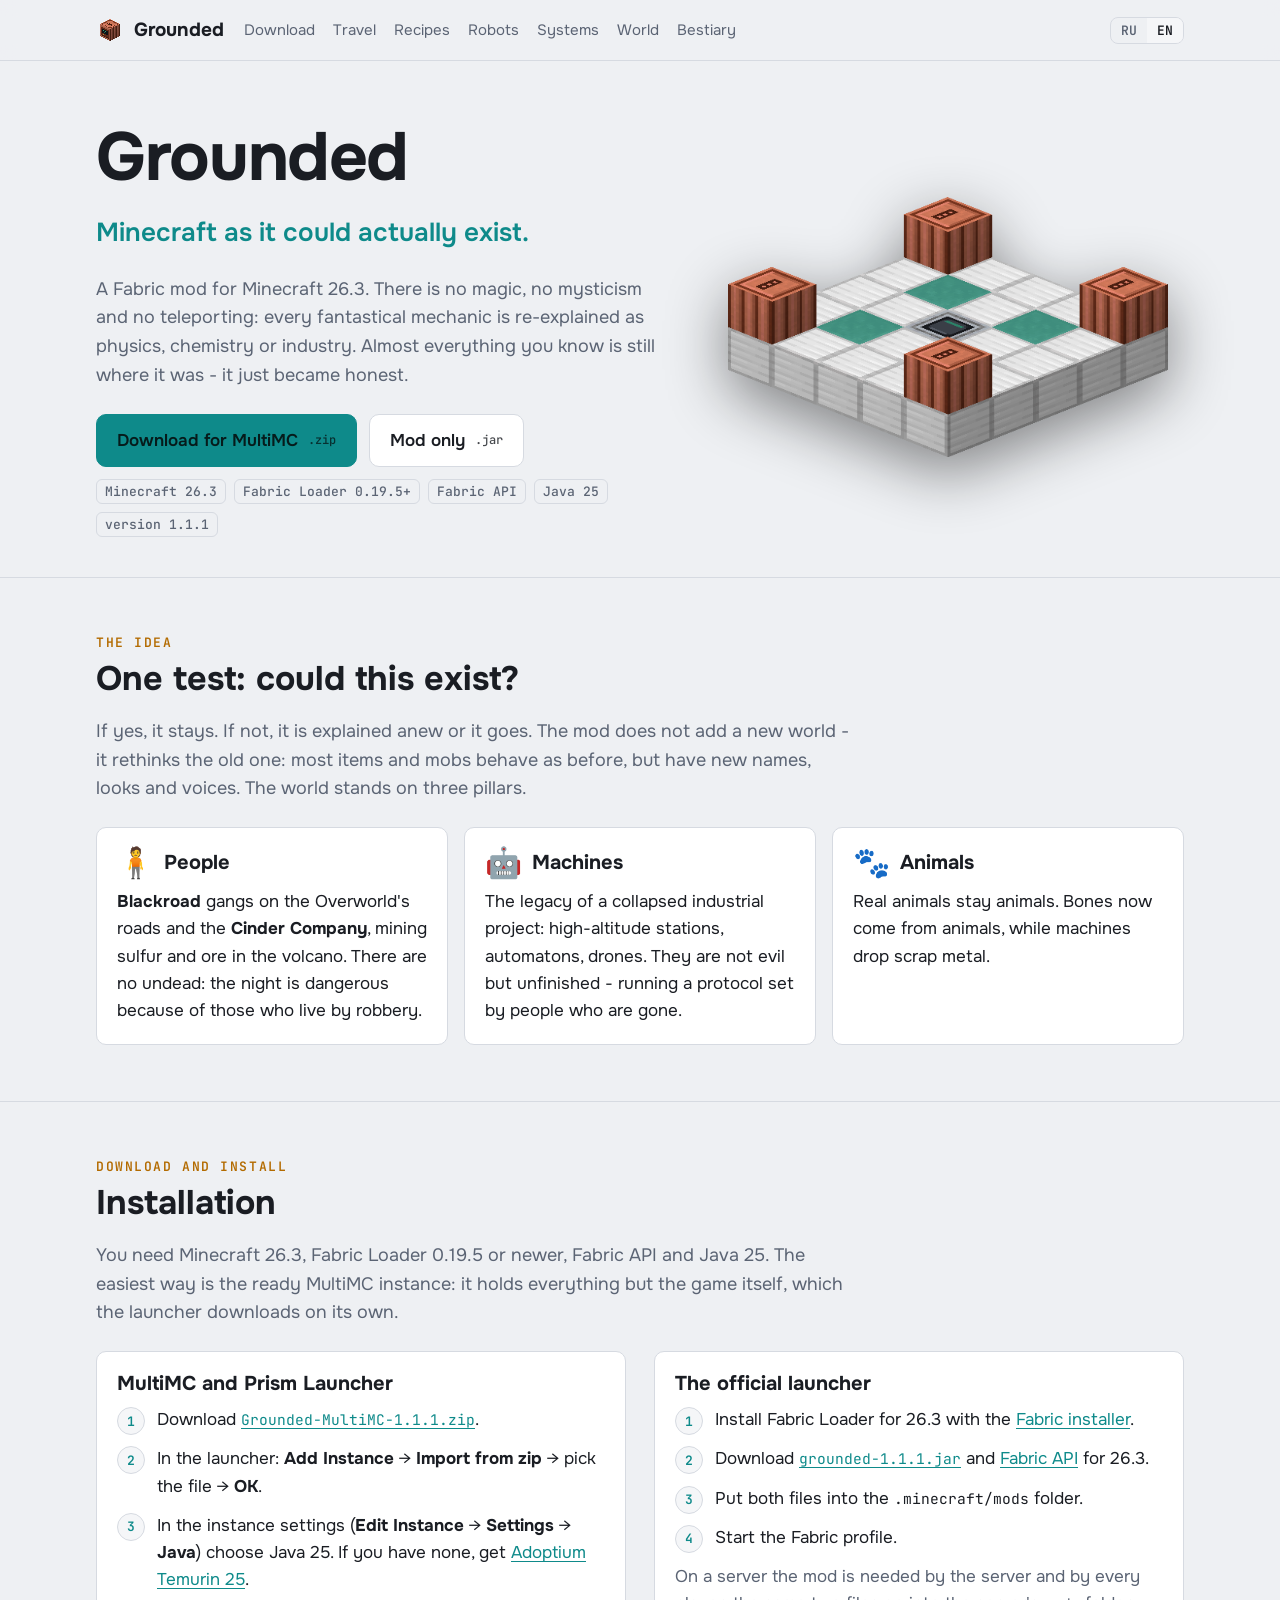
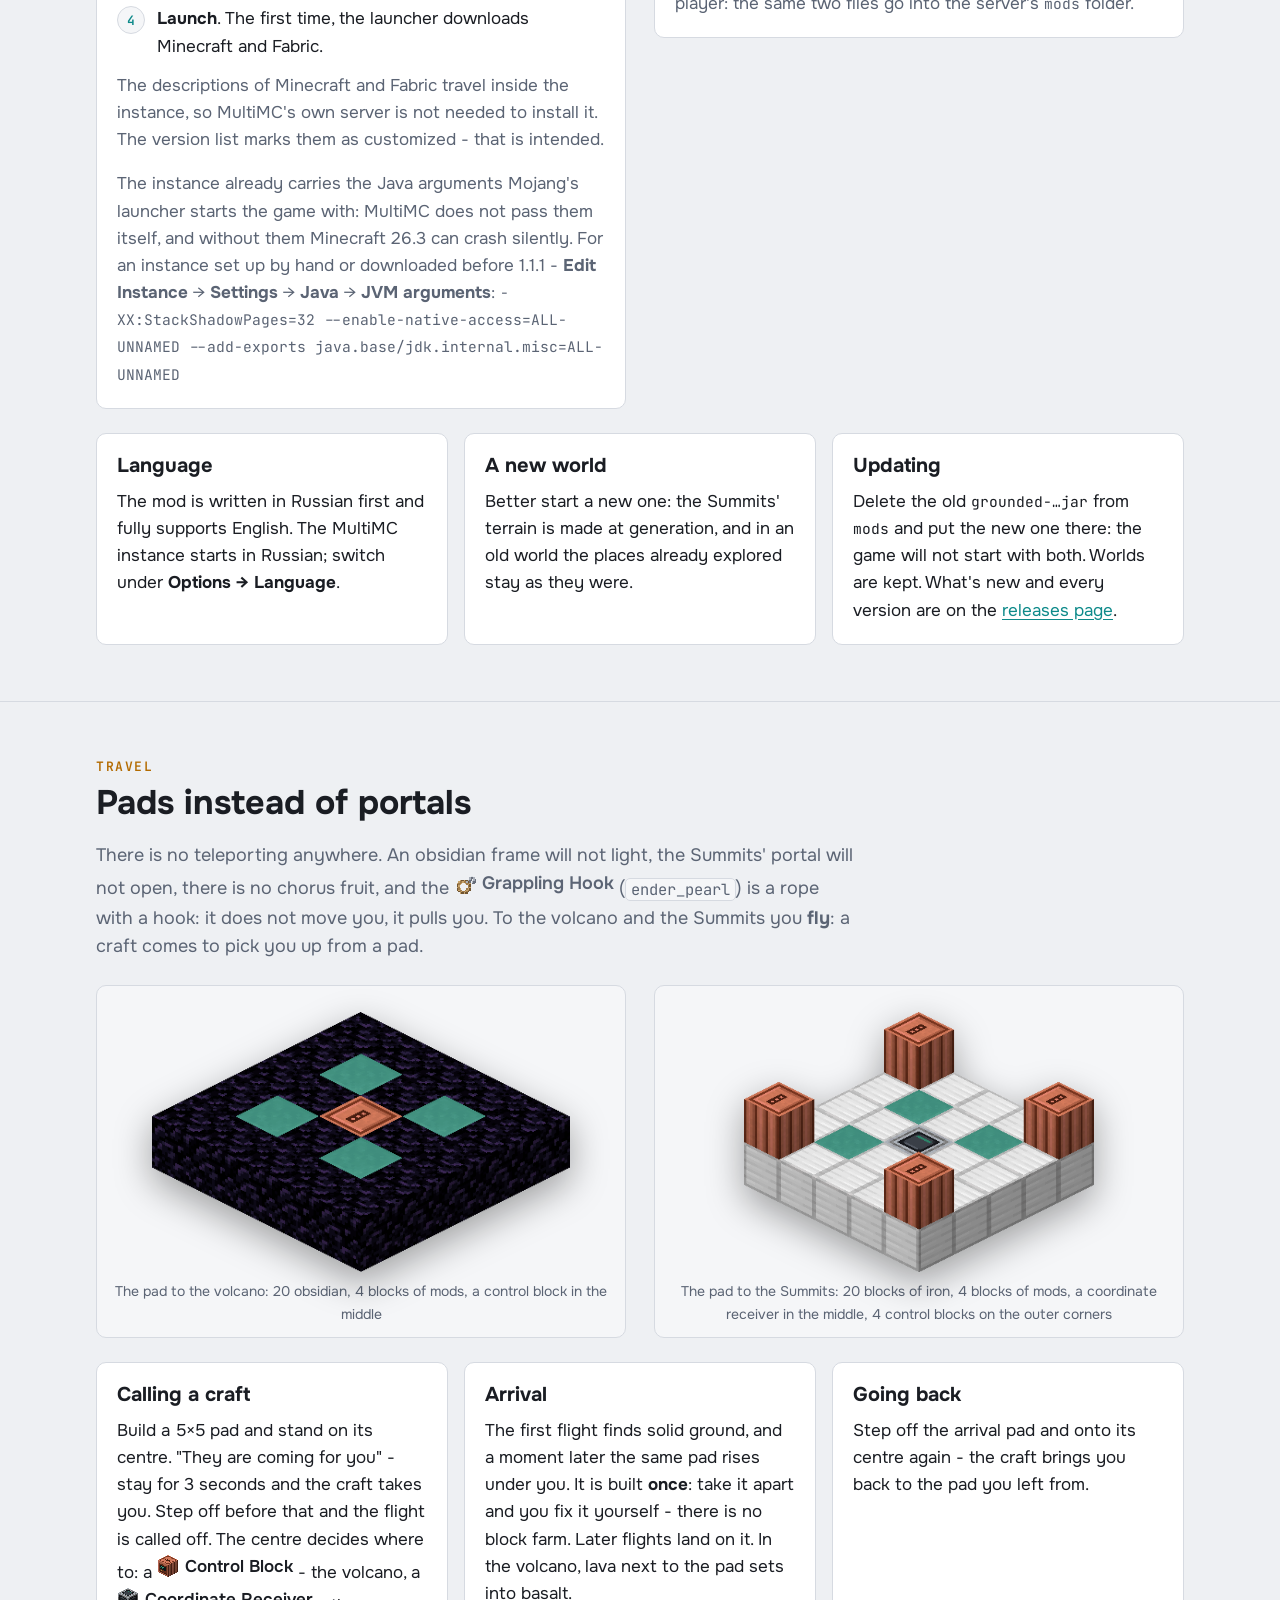
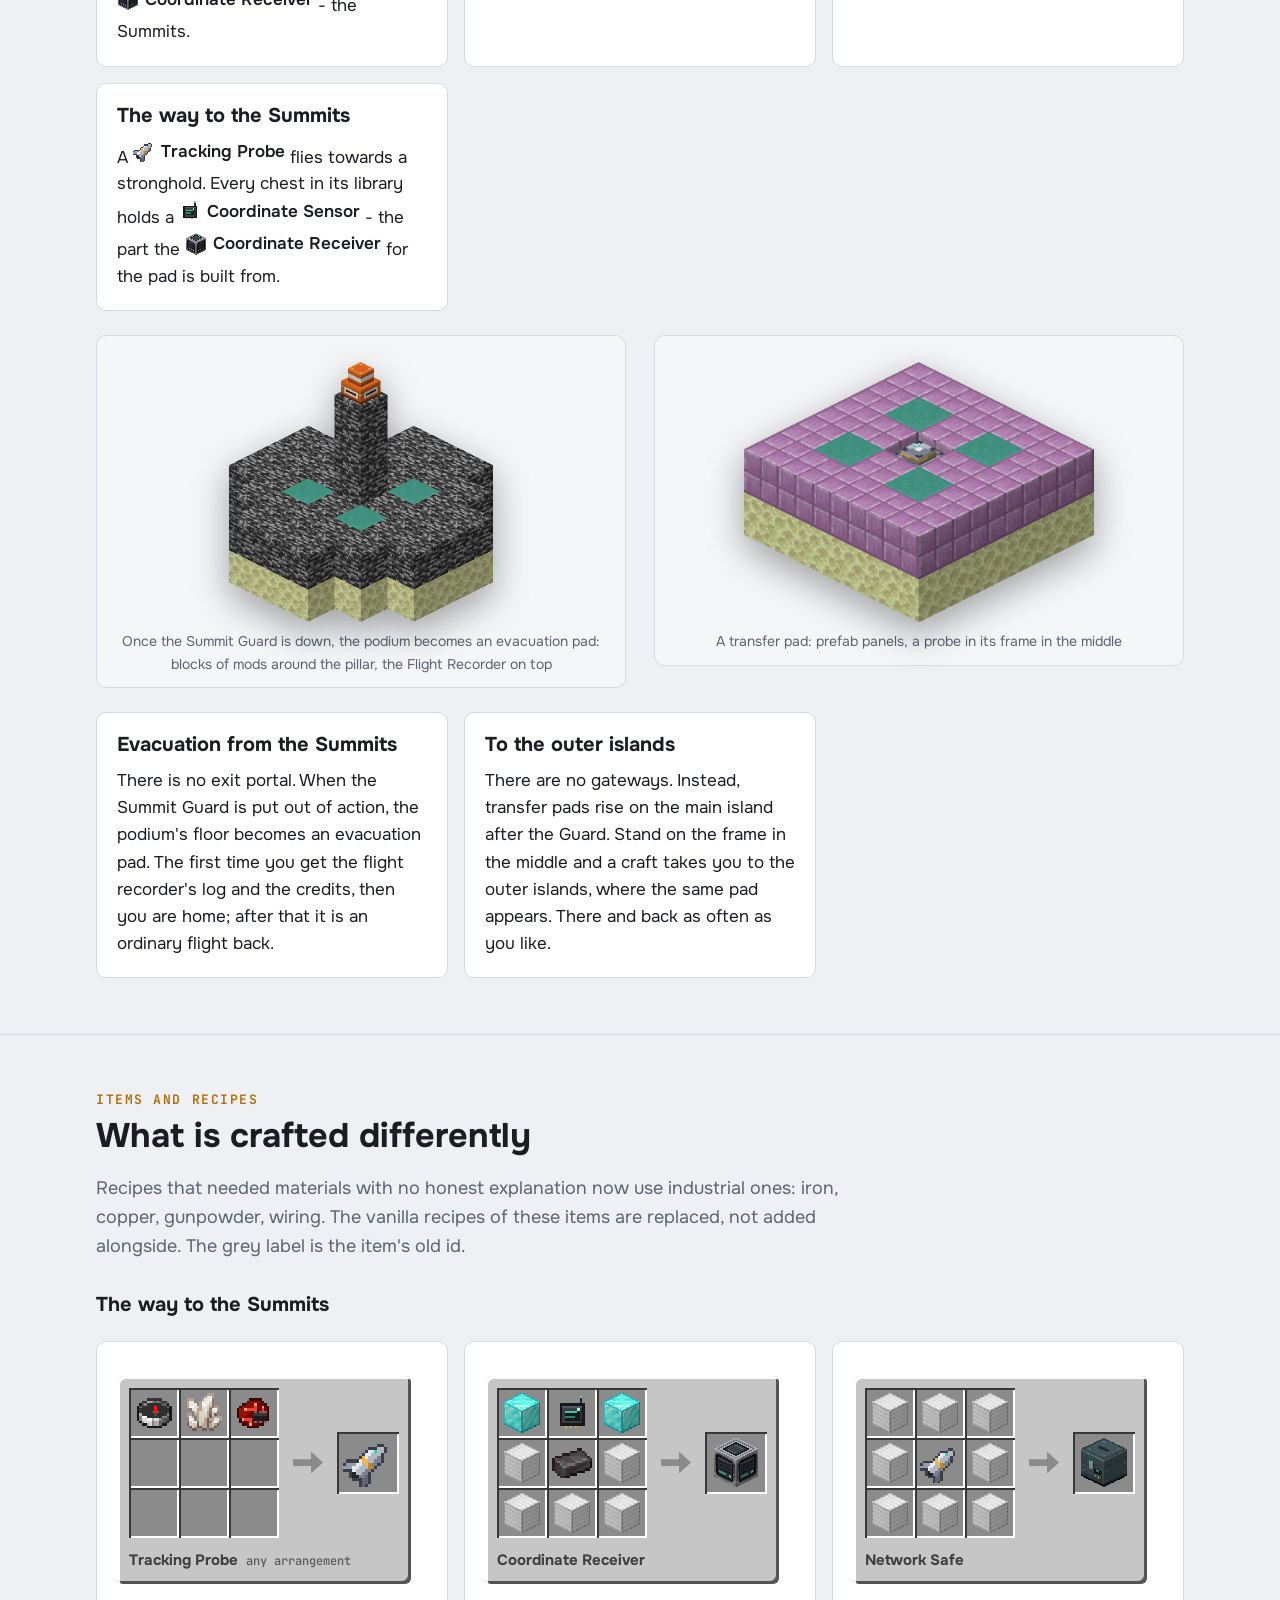
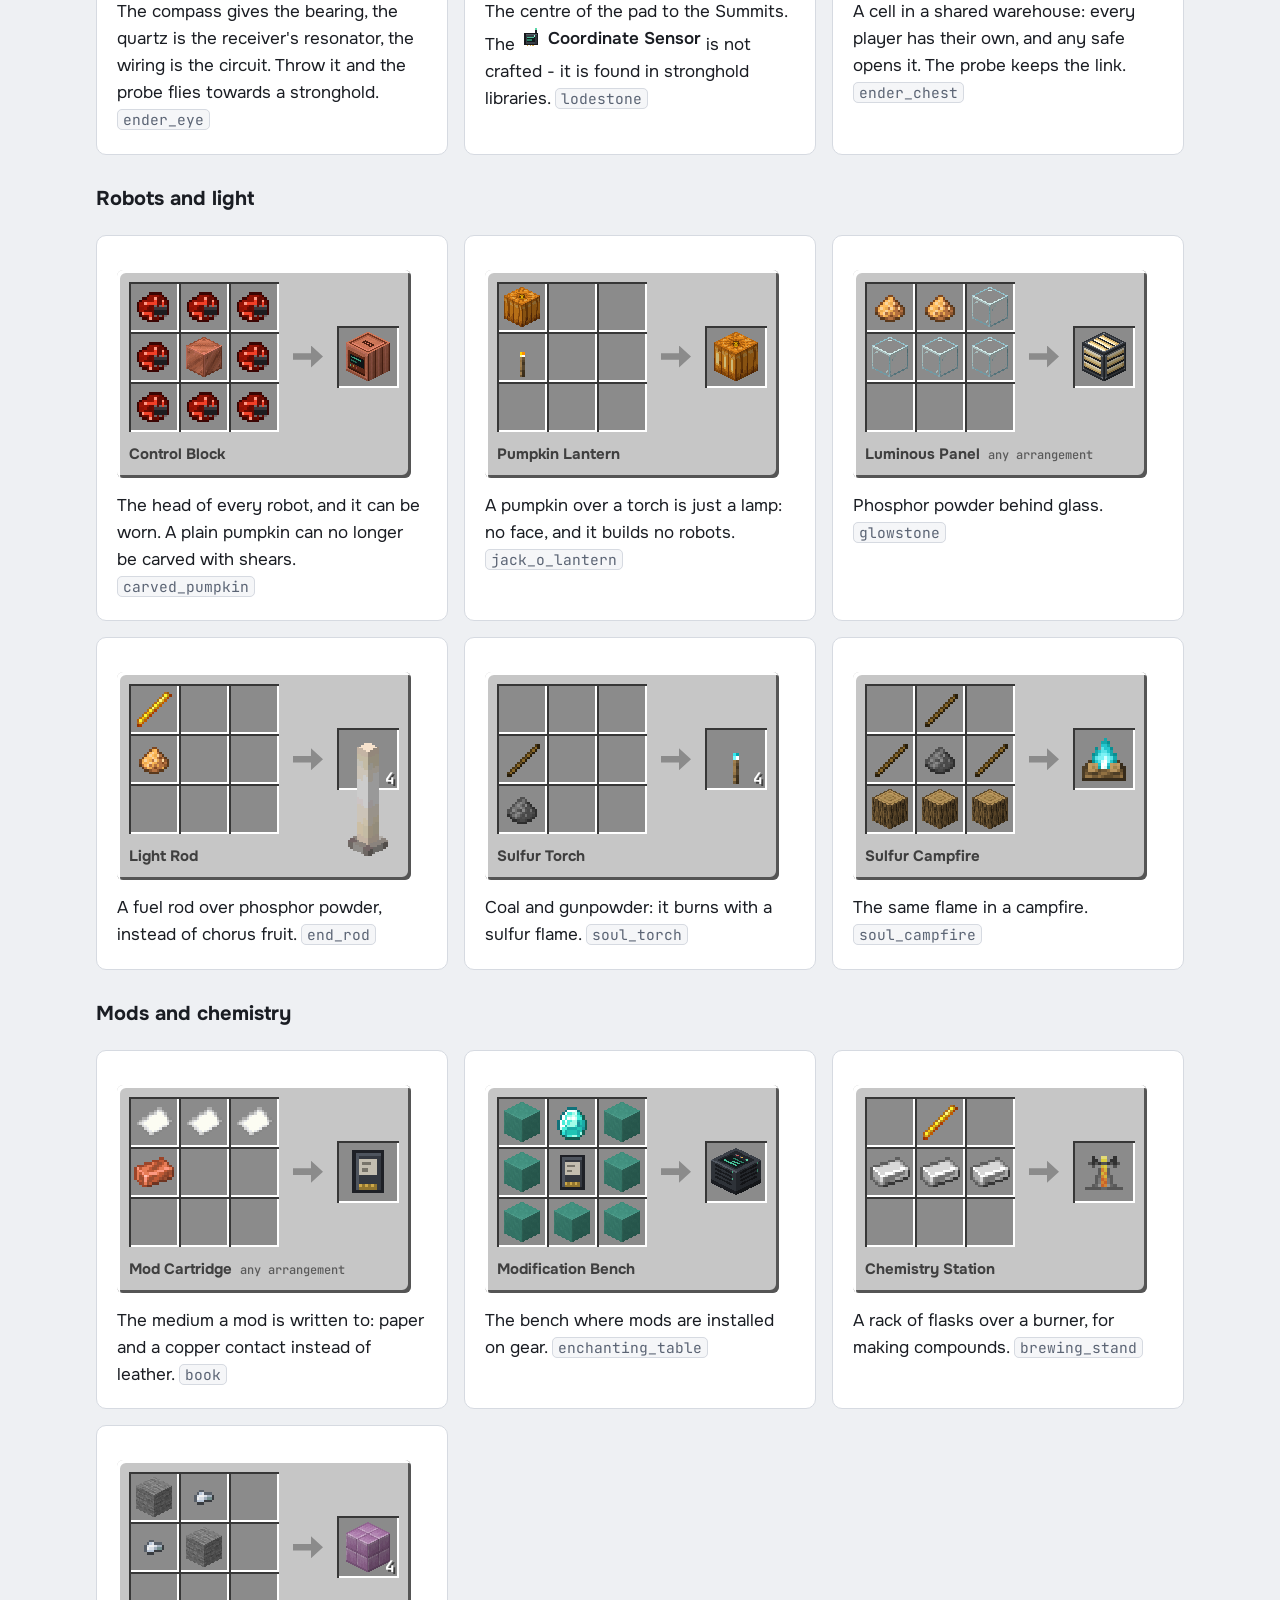
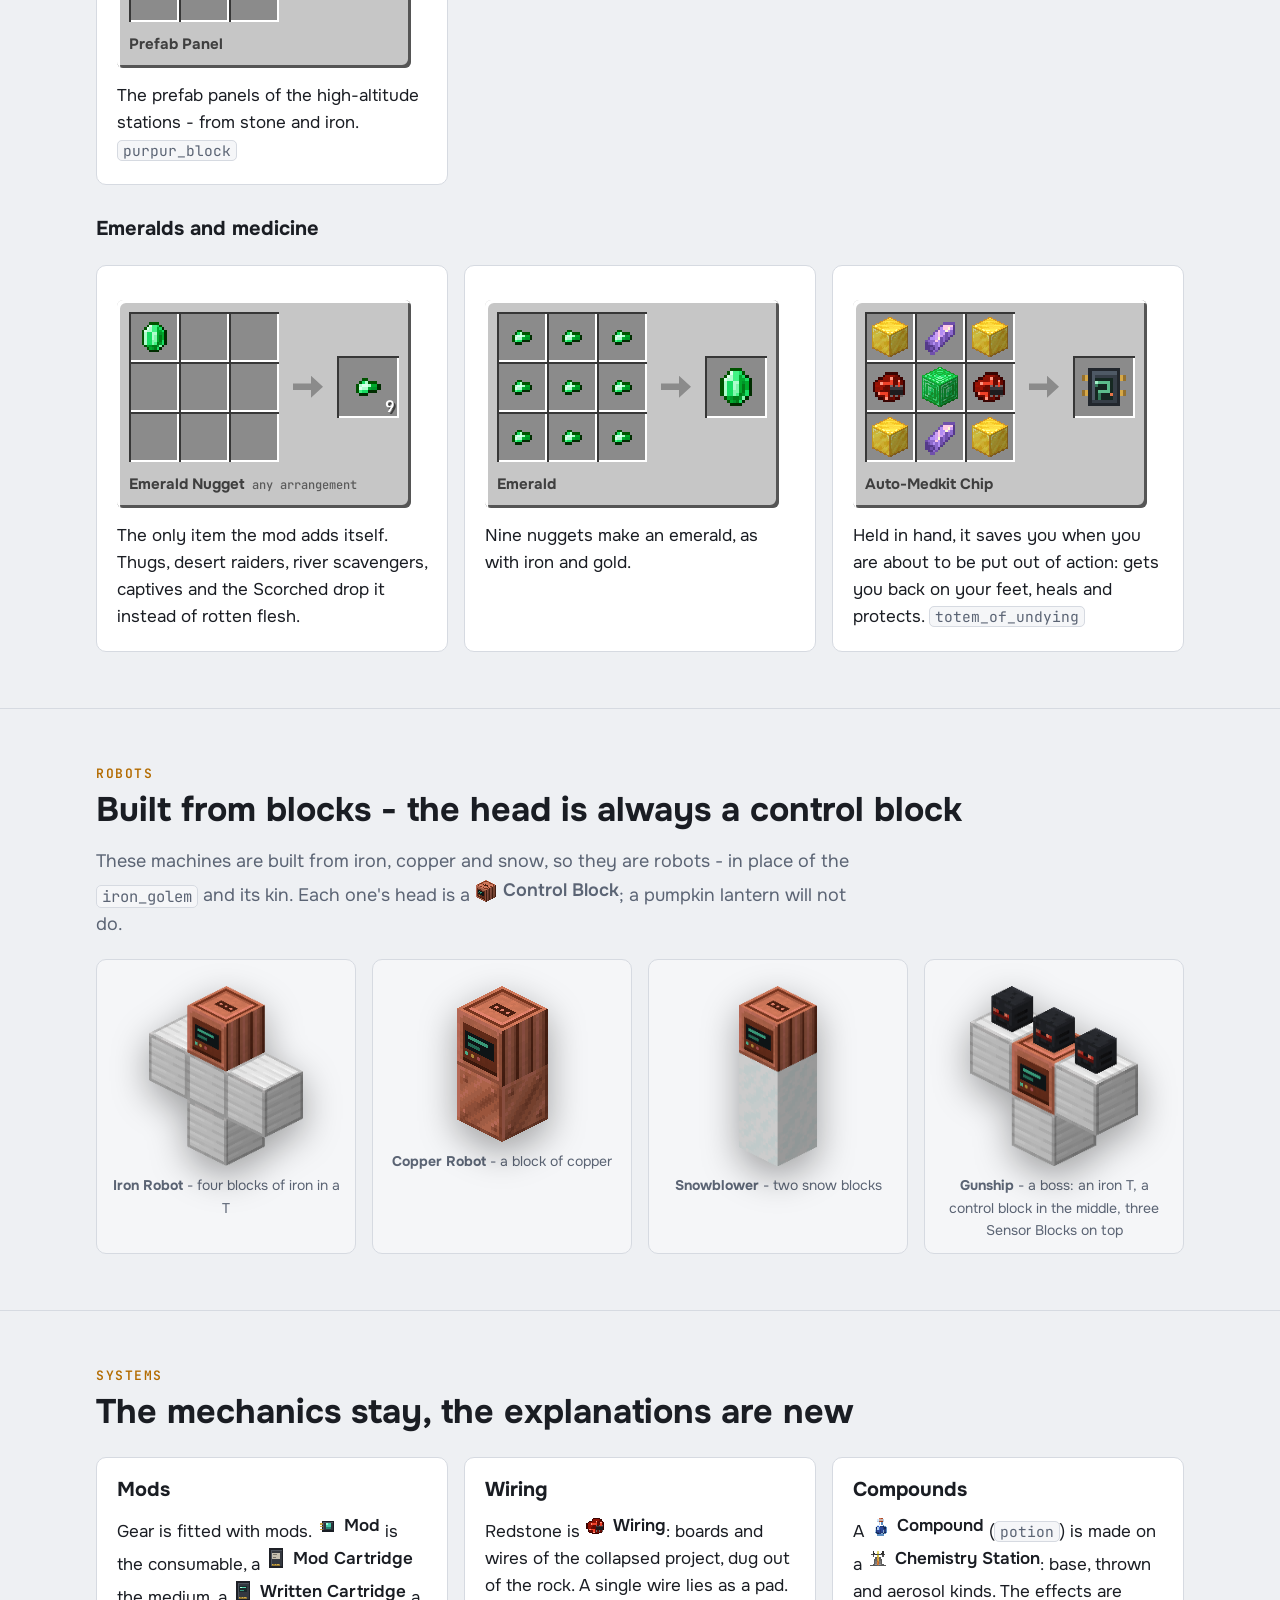
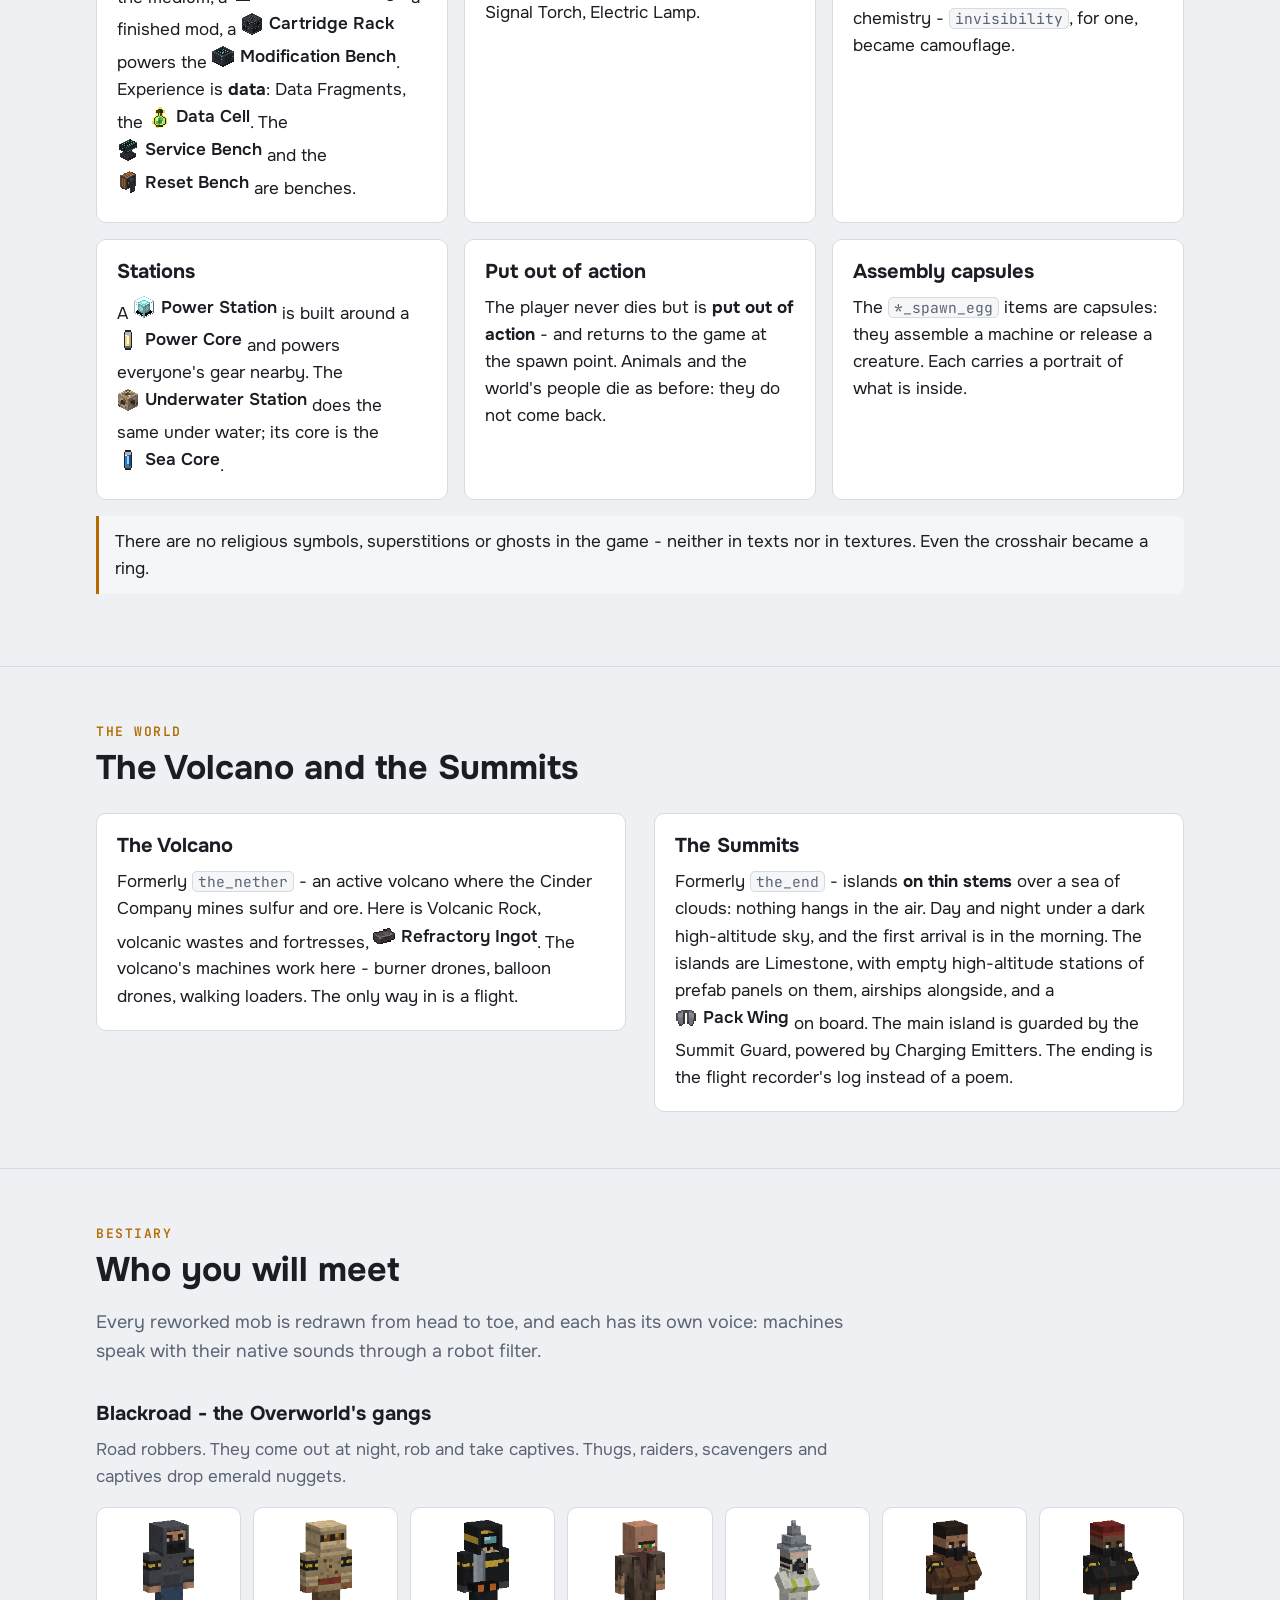
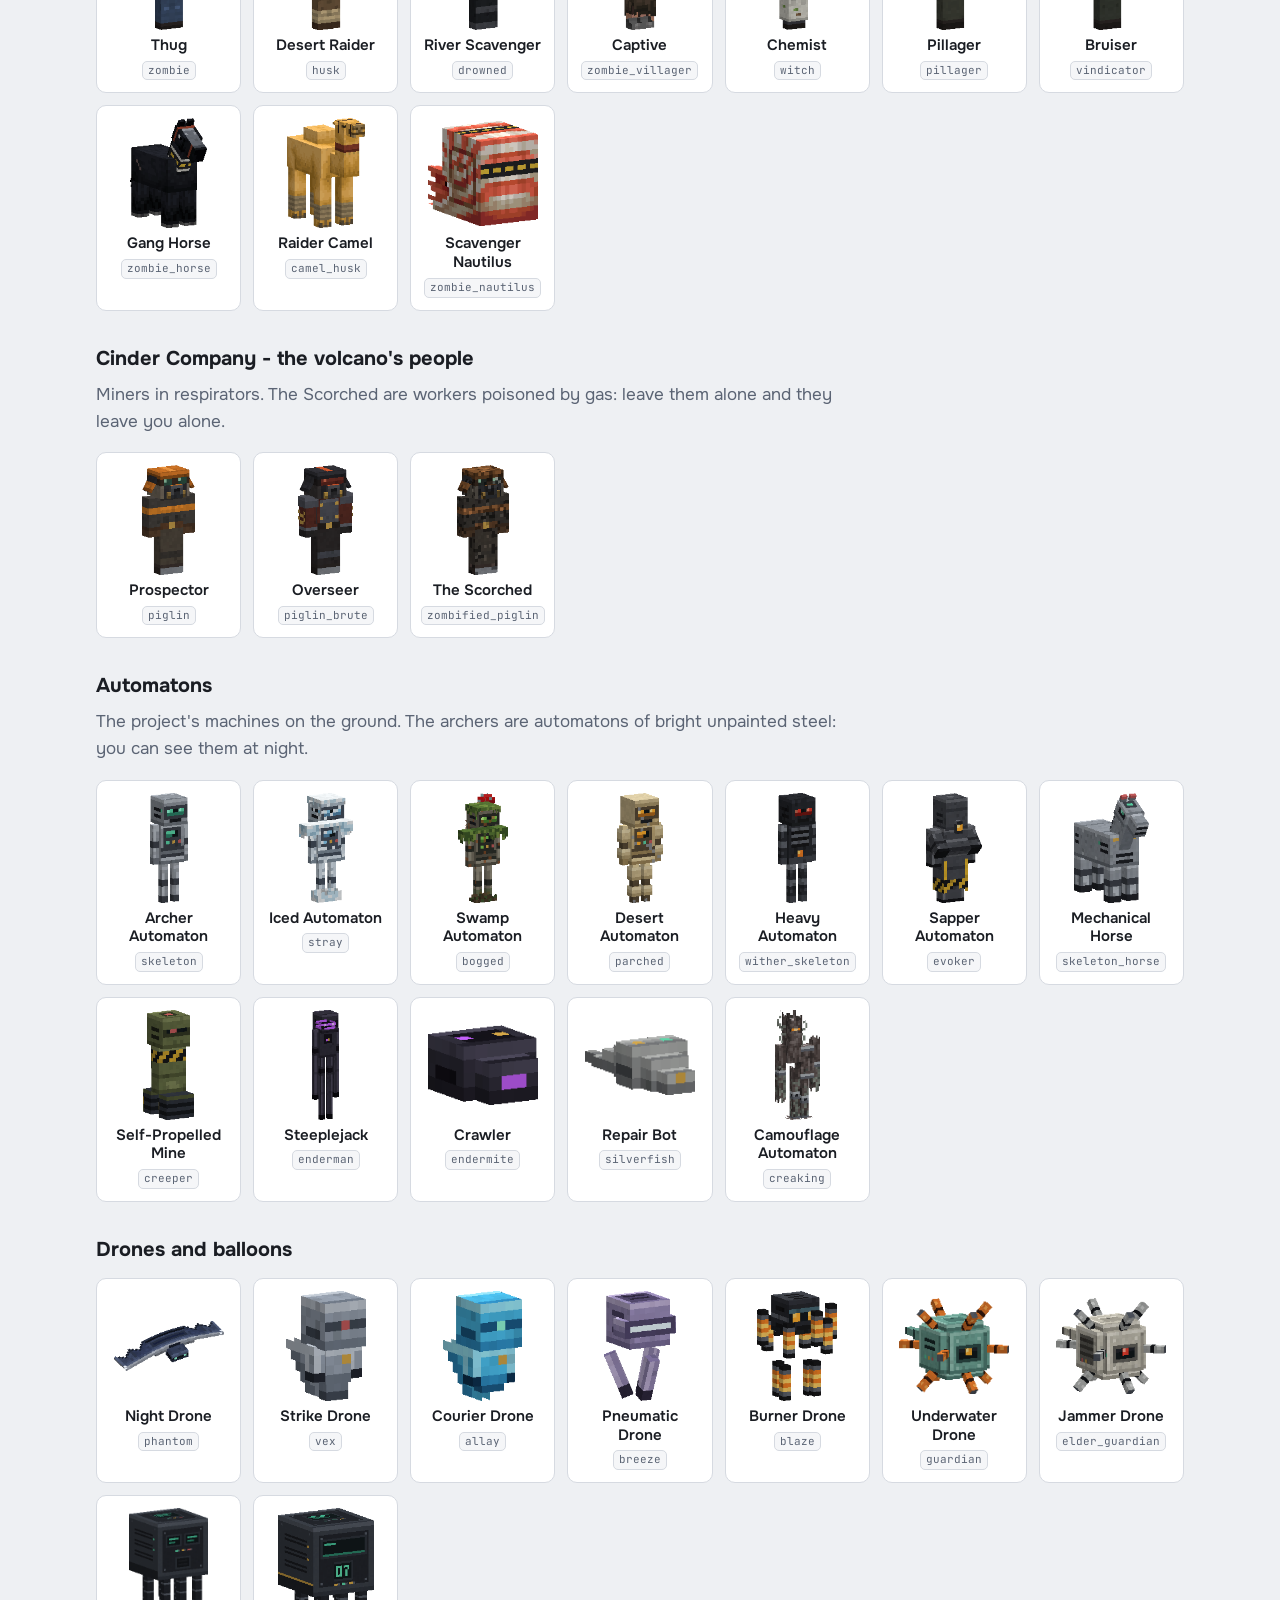
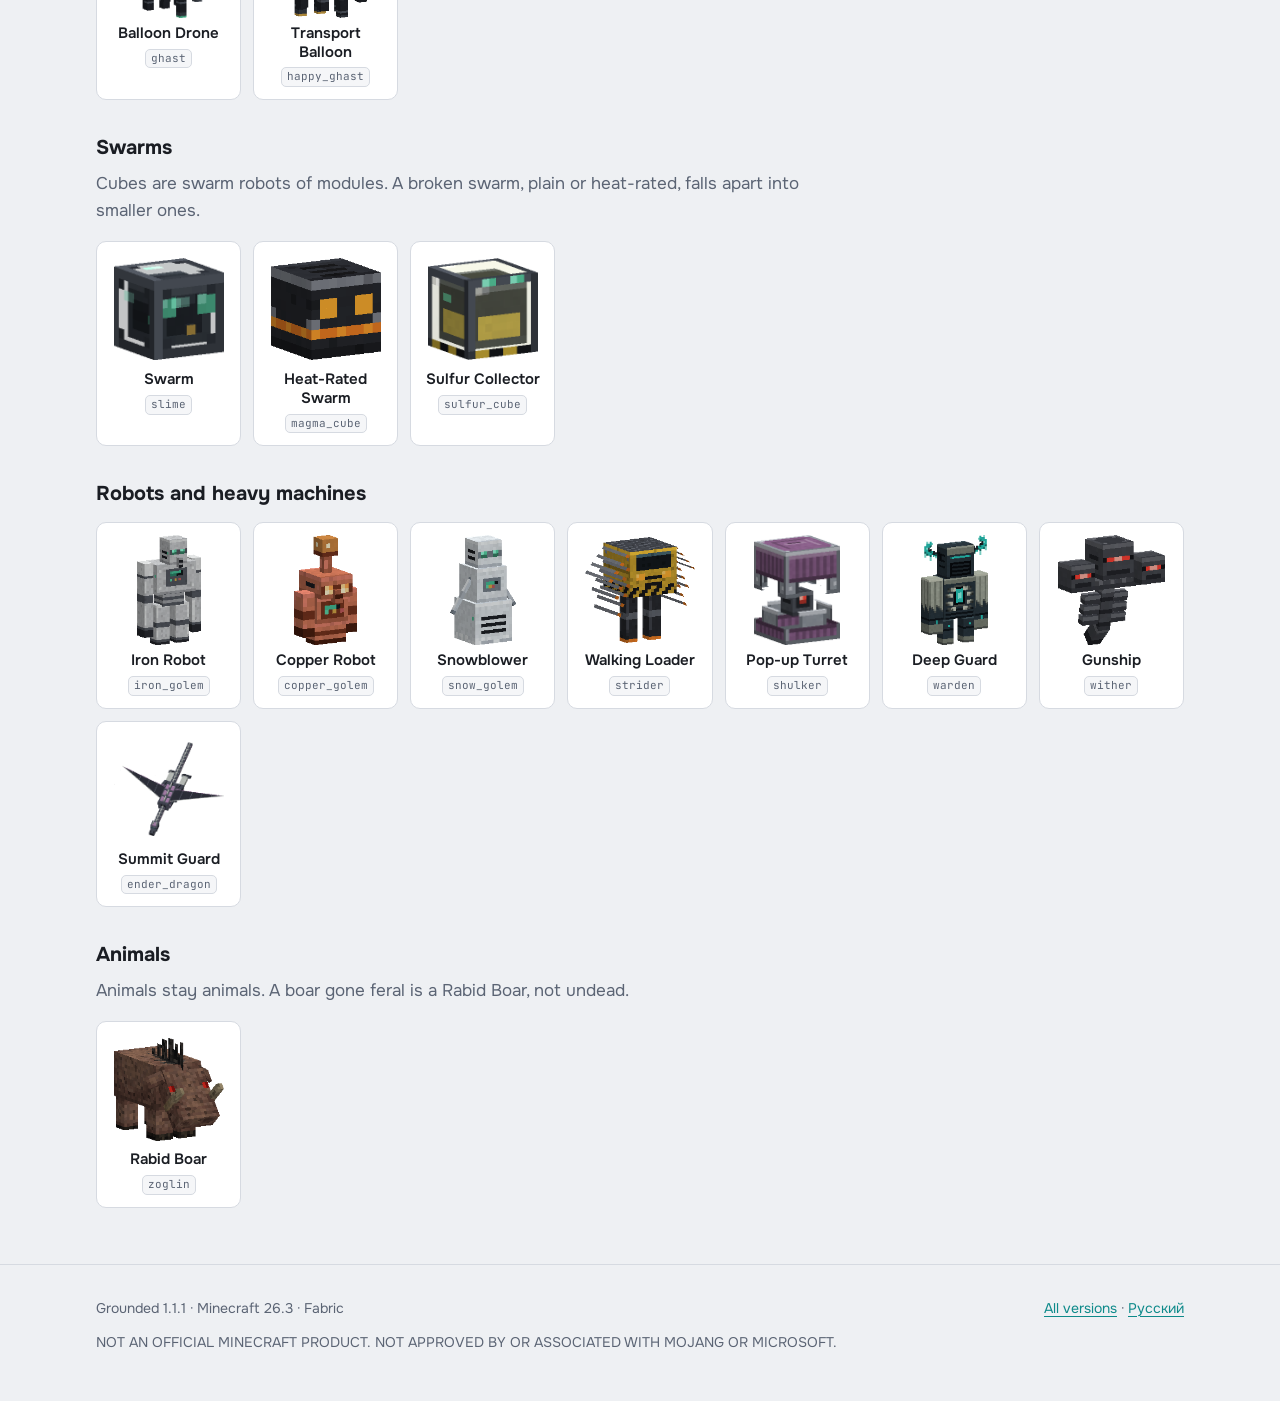
==== commit b1d20fd2: "Site for Grounded 1.1.1 Co-Authored-By: Claude Opus 5.5 <noreply@anthropic.com>" ====
--- a/en/index.html
+++ b/en/index.html
@@ -41,12 +41,12 @@
       every fantastical mechanic is re-explained as physics, chemistry or industry. Almost everything you
       know is still where it was - it just became honest.</p>
       <div class="buttons">
-        <a class="btn primary" href="https://github.com/Baudi2/grounded/releases/download/v1.1.0/Grounded-MultiMC-1.1.0.zip">Download for MultiMC <small>.zip</small></a>
-        <a class="btn" href="https://github.com/Baudi2/grounded/releases/download/v1.1.0/grounded-1.1.0.jar">Mod only <small>.jar</small></a>
+        <a class="btn primary" href="https://github.com/Baudi2/grounded/releases/download/v1.1.1/Grounded-MultiMC-1.1.1.zip">Download for MultiMC <small>.zip</small></a>
+        <a class="btn" href="https://github.com/Baudi2/grounded/releases/download/v1.1.1/grounded-1.1.1.jar">Mod only <small>.jar</small></a>
       </div>
       <ul class="reqs">
         <li>Minecraft 26.3</li><li>Fabric Loader 0.19.5+</li><li>Fabric API</li><li>Java 25</li>
-        <li>version 1.1.0</li>
+        <li>version 1.1.1</li>
       </ul>
     </div>
     <figure><img class="scene" src="../assets/scenes/pad_summits.png" alt="The pad to the Summits: iron, a coordinate receiver in the middle, control blocks on the corners" loading="lazy"></figure>
@@ -91,7 +91,7 @@
       <div class="card">
         <h3>MultiMC and Prism Launcher</h3>
         <ol class="steps">
-          <li>Download <a href="https://github.com/Baudi2/grounded/releases/download/v1.1.0/Grounded-MultiMC-1.1.0.zip"><code>Grounded-MultiMC-1.1.0.zip</code></a>.</li>
+          <li>Download <a href="https://github.com/Baudi2/grounded/releases/download/v1.1.1/Grounded-MultiMC-1.1.1.zip"><code>Grounded-MultiMC-1.1.1.zip</code></a>.</li>
           <li>In the launcher: <b>Add Instance</b> → <b>Import from zip</b> → pick the file → <b>OK</b>.</li>
           <li>In the instance settings (<b>Edit Instance</b> → <b>Settings</b> → <b>Java</b>) choose Java 25.
           If you have none, get <a href="https://adoptium.net/">Adoptium Temurin 25</a>.</li>
@@ -99,13 +99,17 @@
         </ol>
         <p class="muted">The descriptions of Minecraft and Fabric travel inside the instance, so MultiMC's own
         server is not needed to install it. The version list marks them as customized - that is intended.</p>
+        <p class="muted">The instance already carries the Java arguments Mojang's launcher starts the game with: MultiMC
+        does not pass them itself, and without them Minecraft 26.3 can crash silently. For an instance set up by hand
+        or downloaded before 1.1.1 - <b>Edit Instance</b> → <b>Settings</b> → <b>Java</b> → <b>JVM arguments</b>:
+        <code>-XX:StackShadowPages=32 --enable-native-access=ALL-UNNAMED --add-exports java.base/jdk.internal.misc=ALL-UNNAMED</code></p>
       </div>
       <div class="card">
         <h3>The official launcher</h3>
         <ol class="steps">
           <li>Install Fabric Loader for 26.3 with the <a href="https://fabricmc.net/use/installer/">Fabric
           installer</a>.</li>
-          <li>Download <a href="https://github.com/Baudi2/grounded/releases/download/v1.1.0/grounded-1.1.0.jar"><code>grounded-1.1.0.jar</code></a> and
+          <li>Download <a href="https://github.com/Baudi2/grounded/releases/download/v1.1.1/grounded-1.1.1.jar"><code>grounded-1.1.1.jar</code></a> and
           <a href="https://modrinth.com/mod/fabric-api">Fabric API</a> for 26.3.</li>
           <li>Put both files into the <code>.minecraft/mods</code> folder.</li>
           <li>Start the Fabric profile.</li>
@@ -427,7 +431,7 @@
 
 <footer>
   <div class="wrap">
-    <span>Grounded 1.1.0 · Minecraft 26.3 · Fabric</span>
+    <span>Grounded 1.1.1 · Minecraft 26.3 · Fabric</span>
     <span><a href="https://github.com/Baudi2/grounded/releases">All versions</a> · <a href="../" hreflang="ru">Русский</a></span>
     <span>NOT AN OFFICIAL MINECRAFT PRODUCT. NOT APPROVED BY OR ASSOCIATED WITH MOJANG OR MICROSOFT.</span>
   </div>
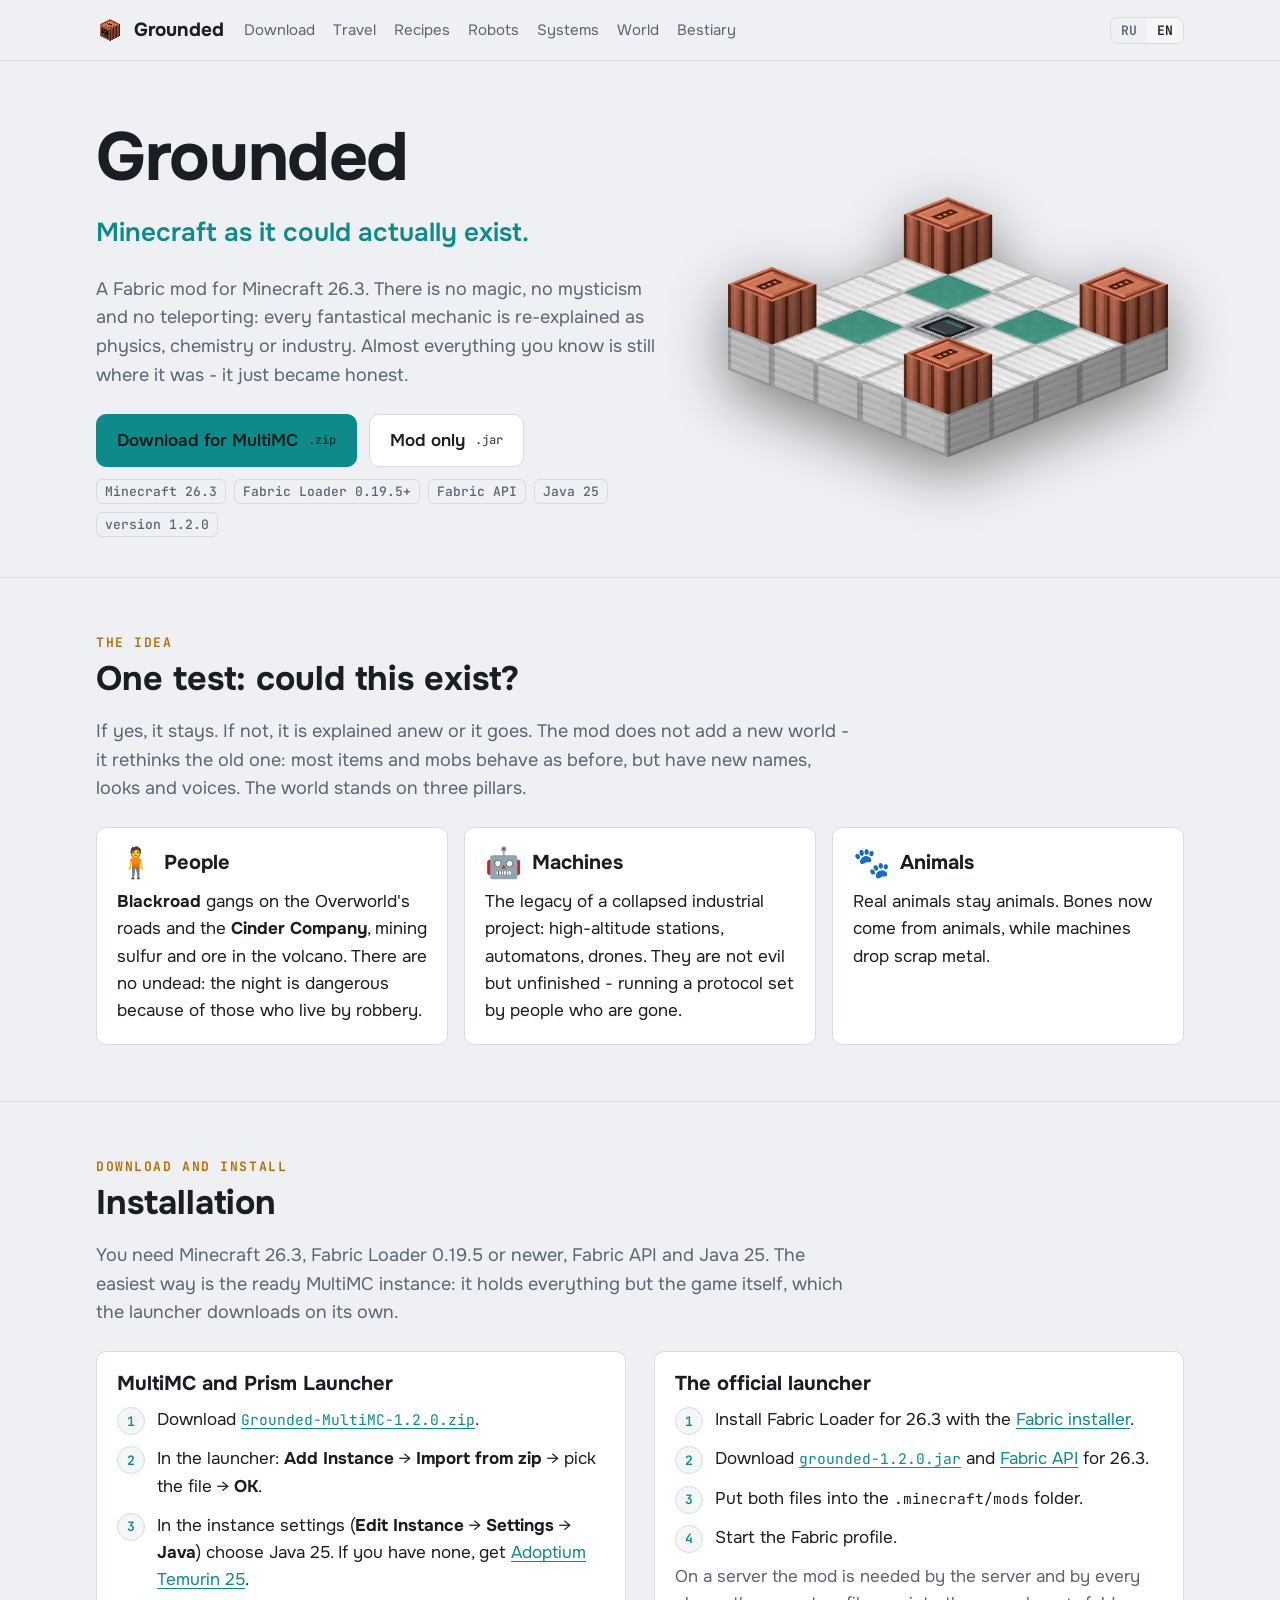
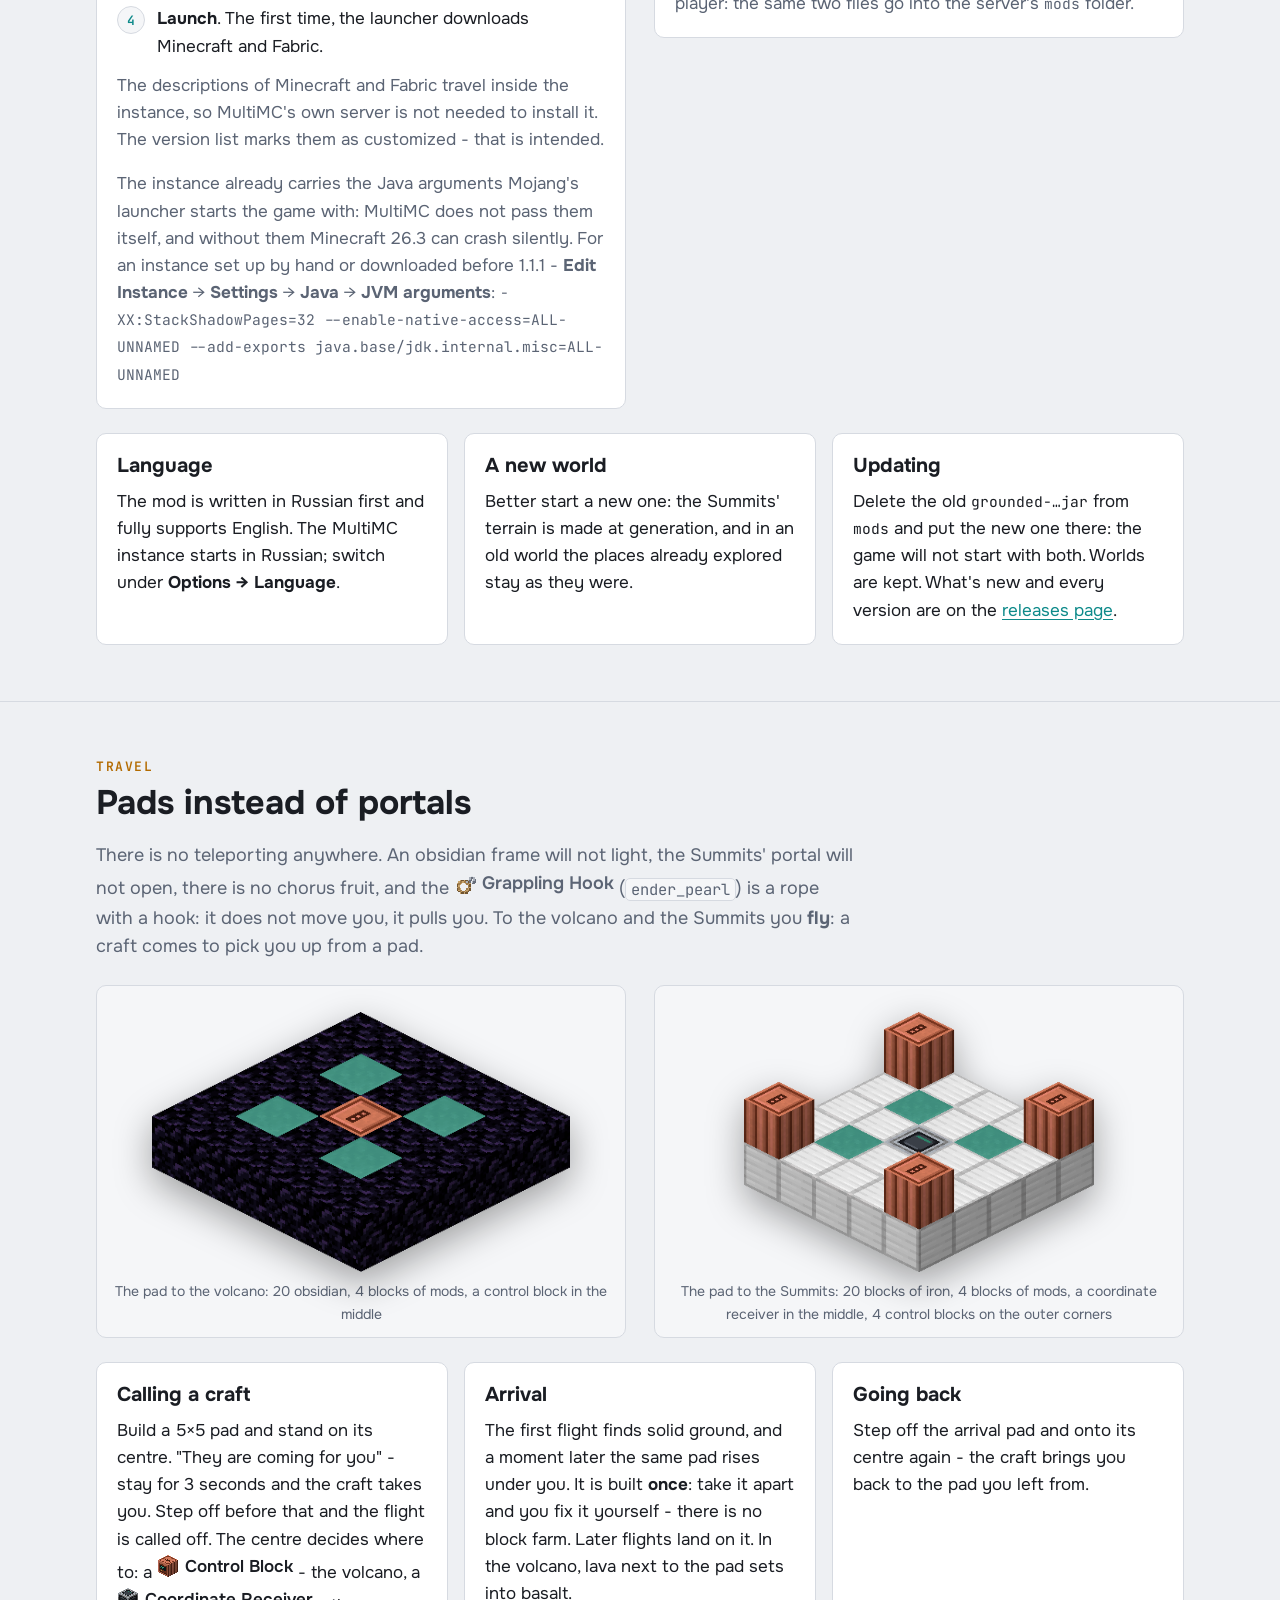
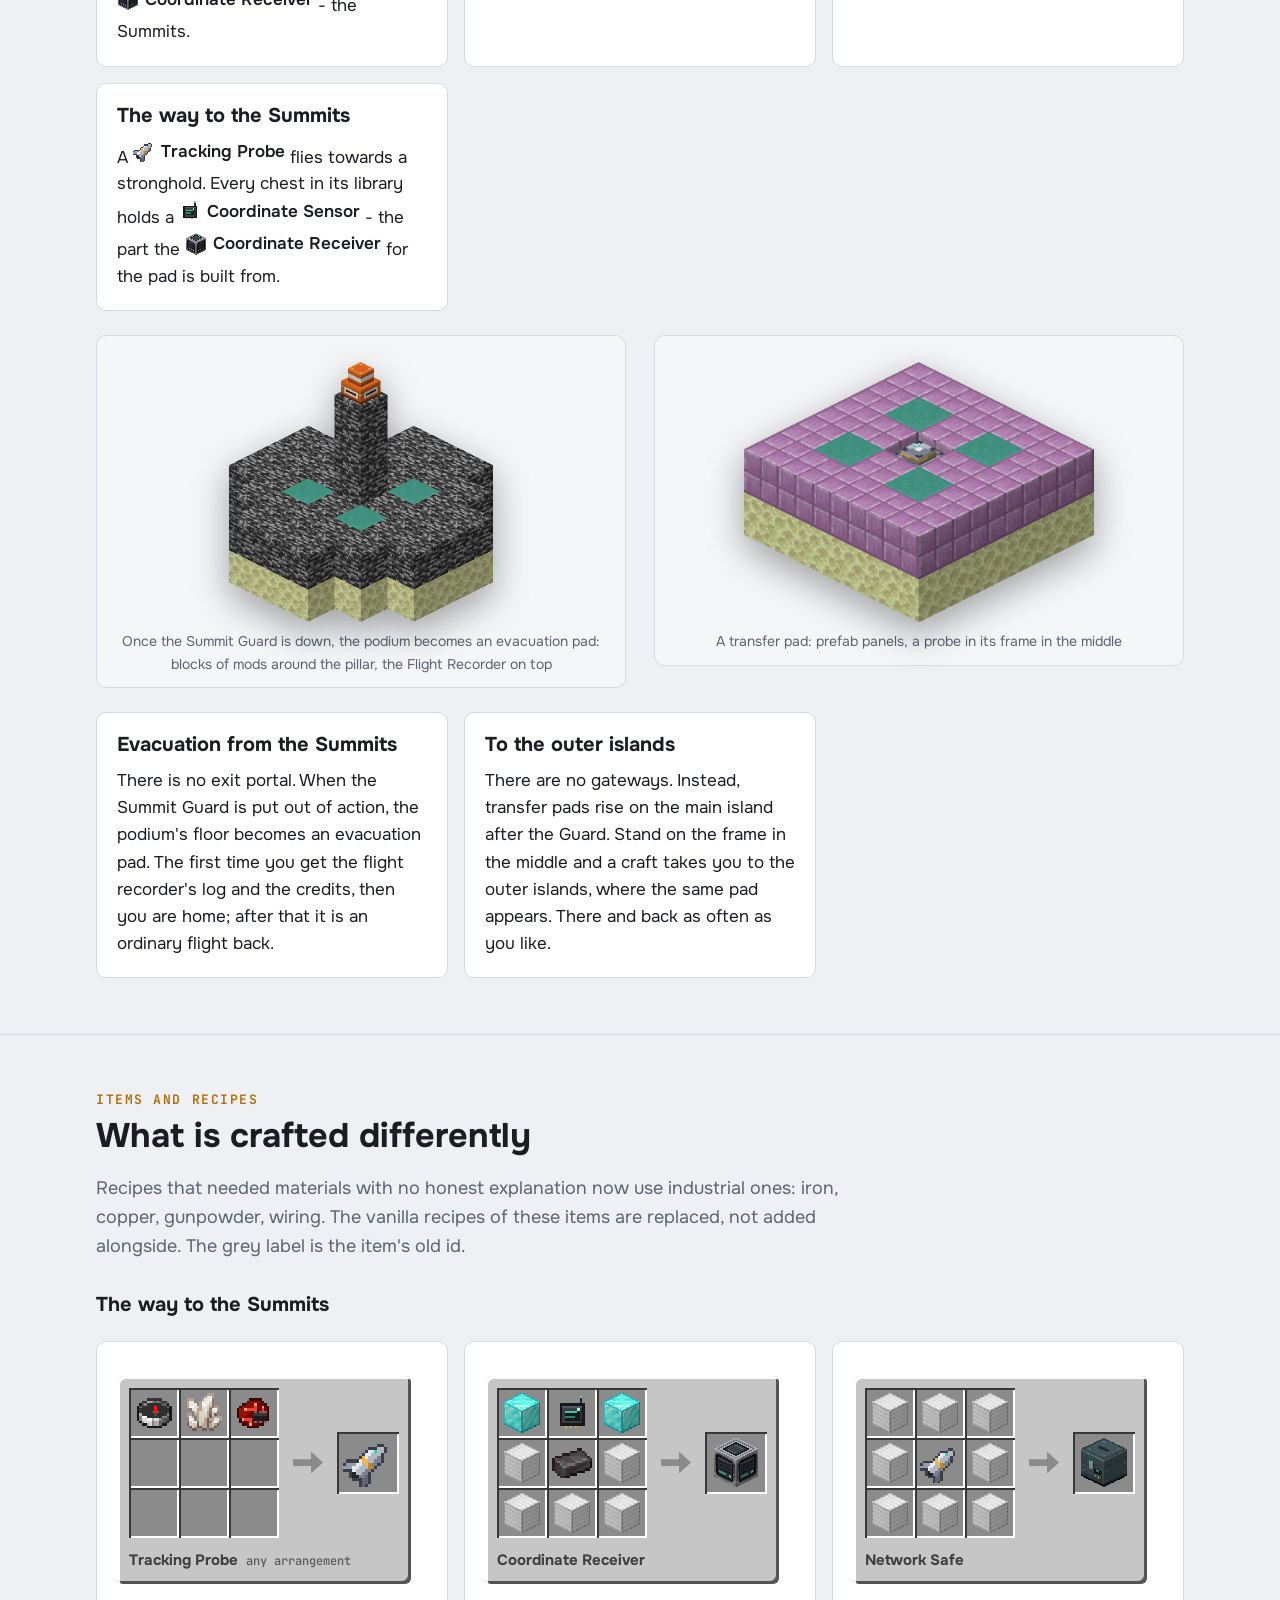
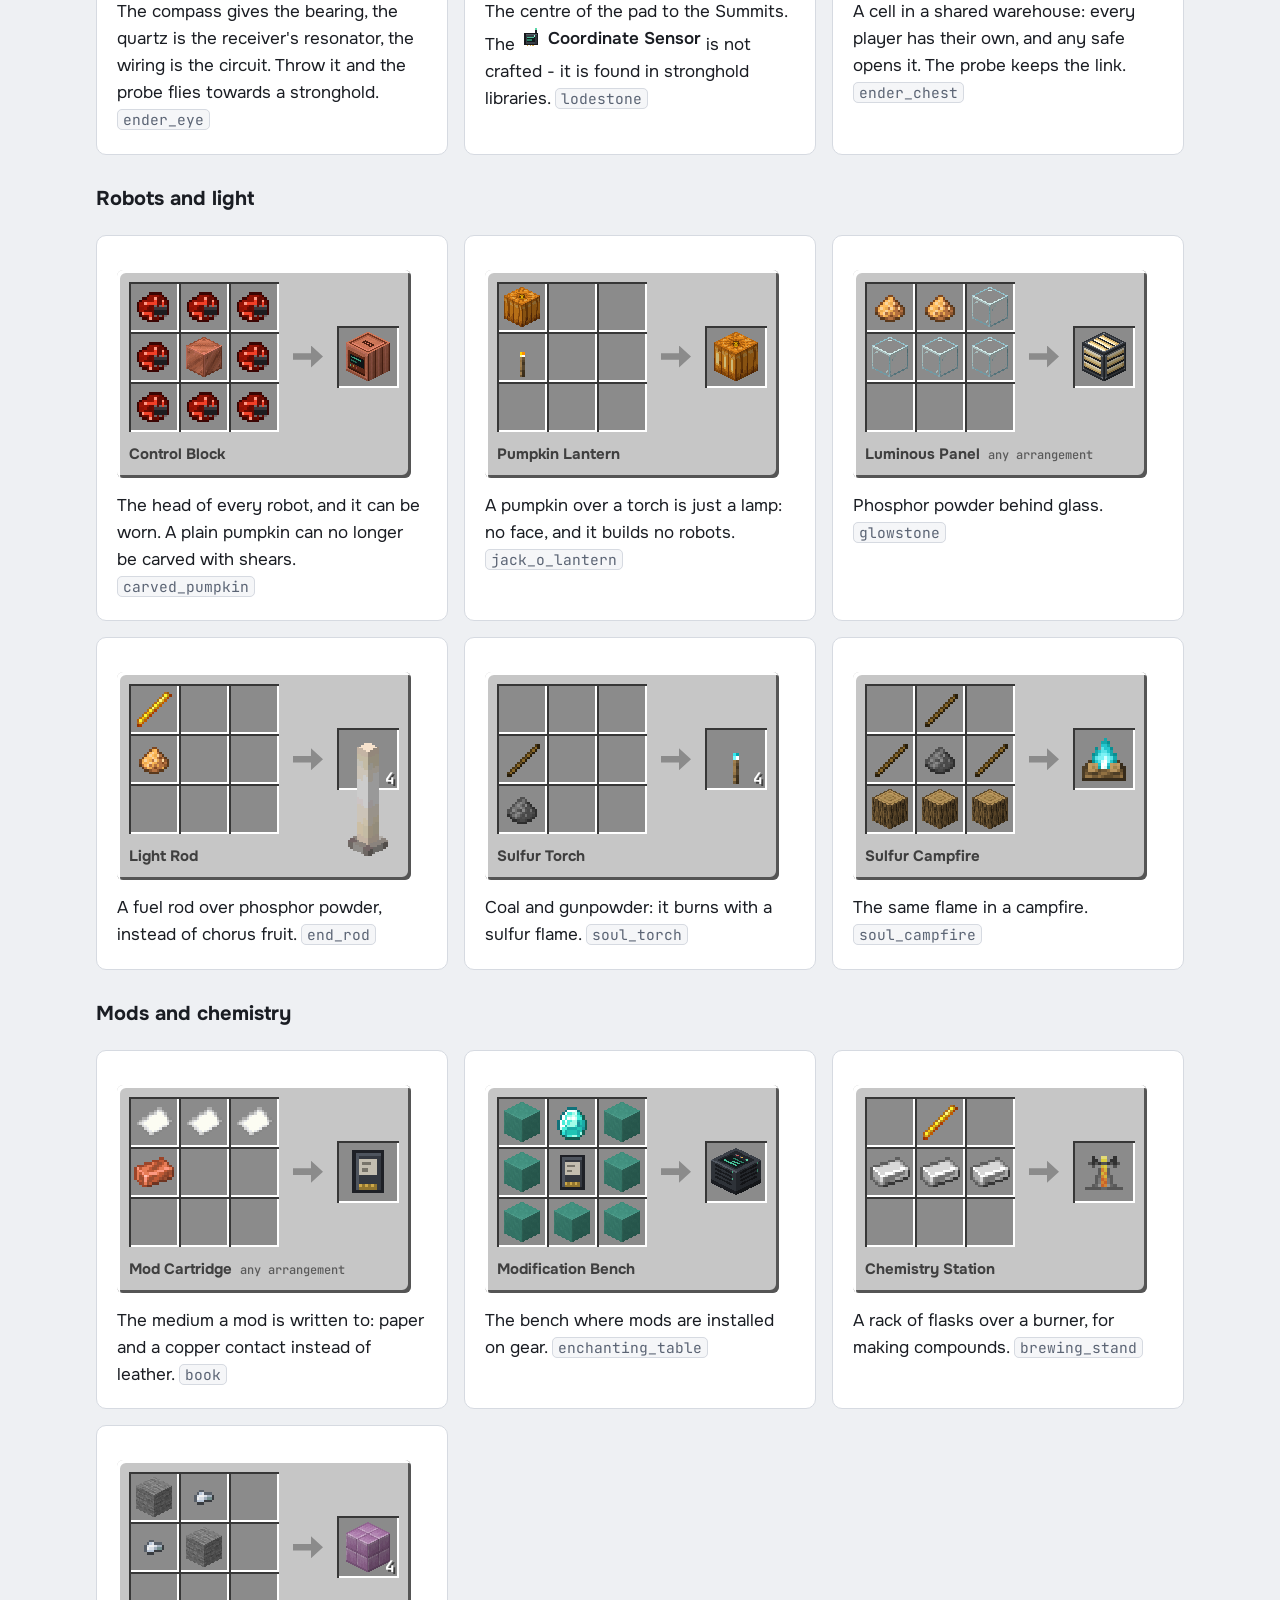
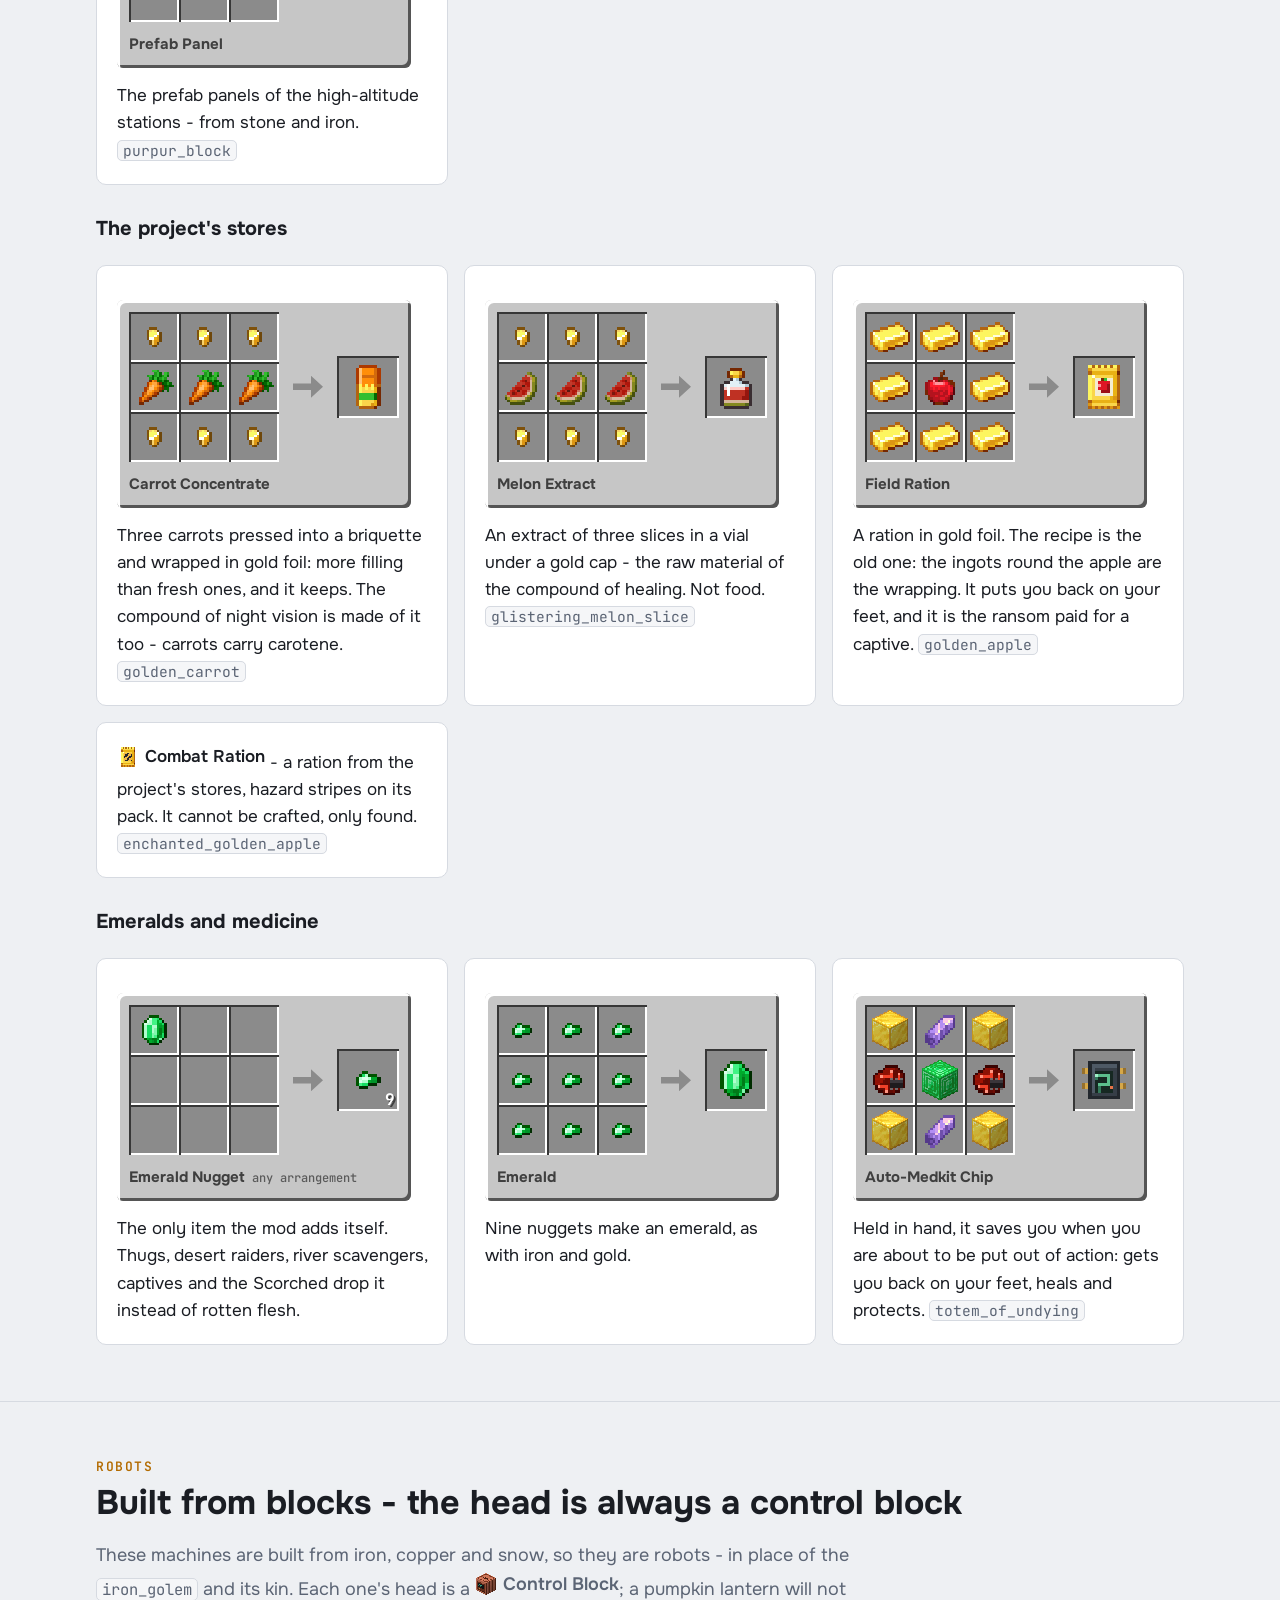
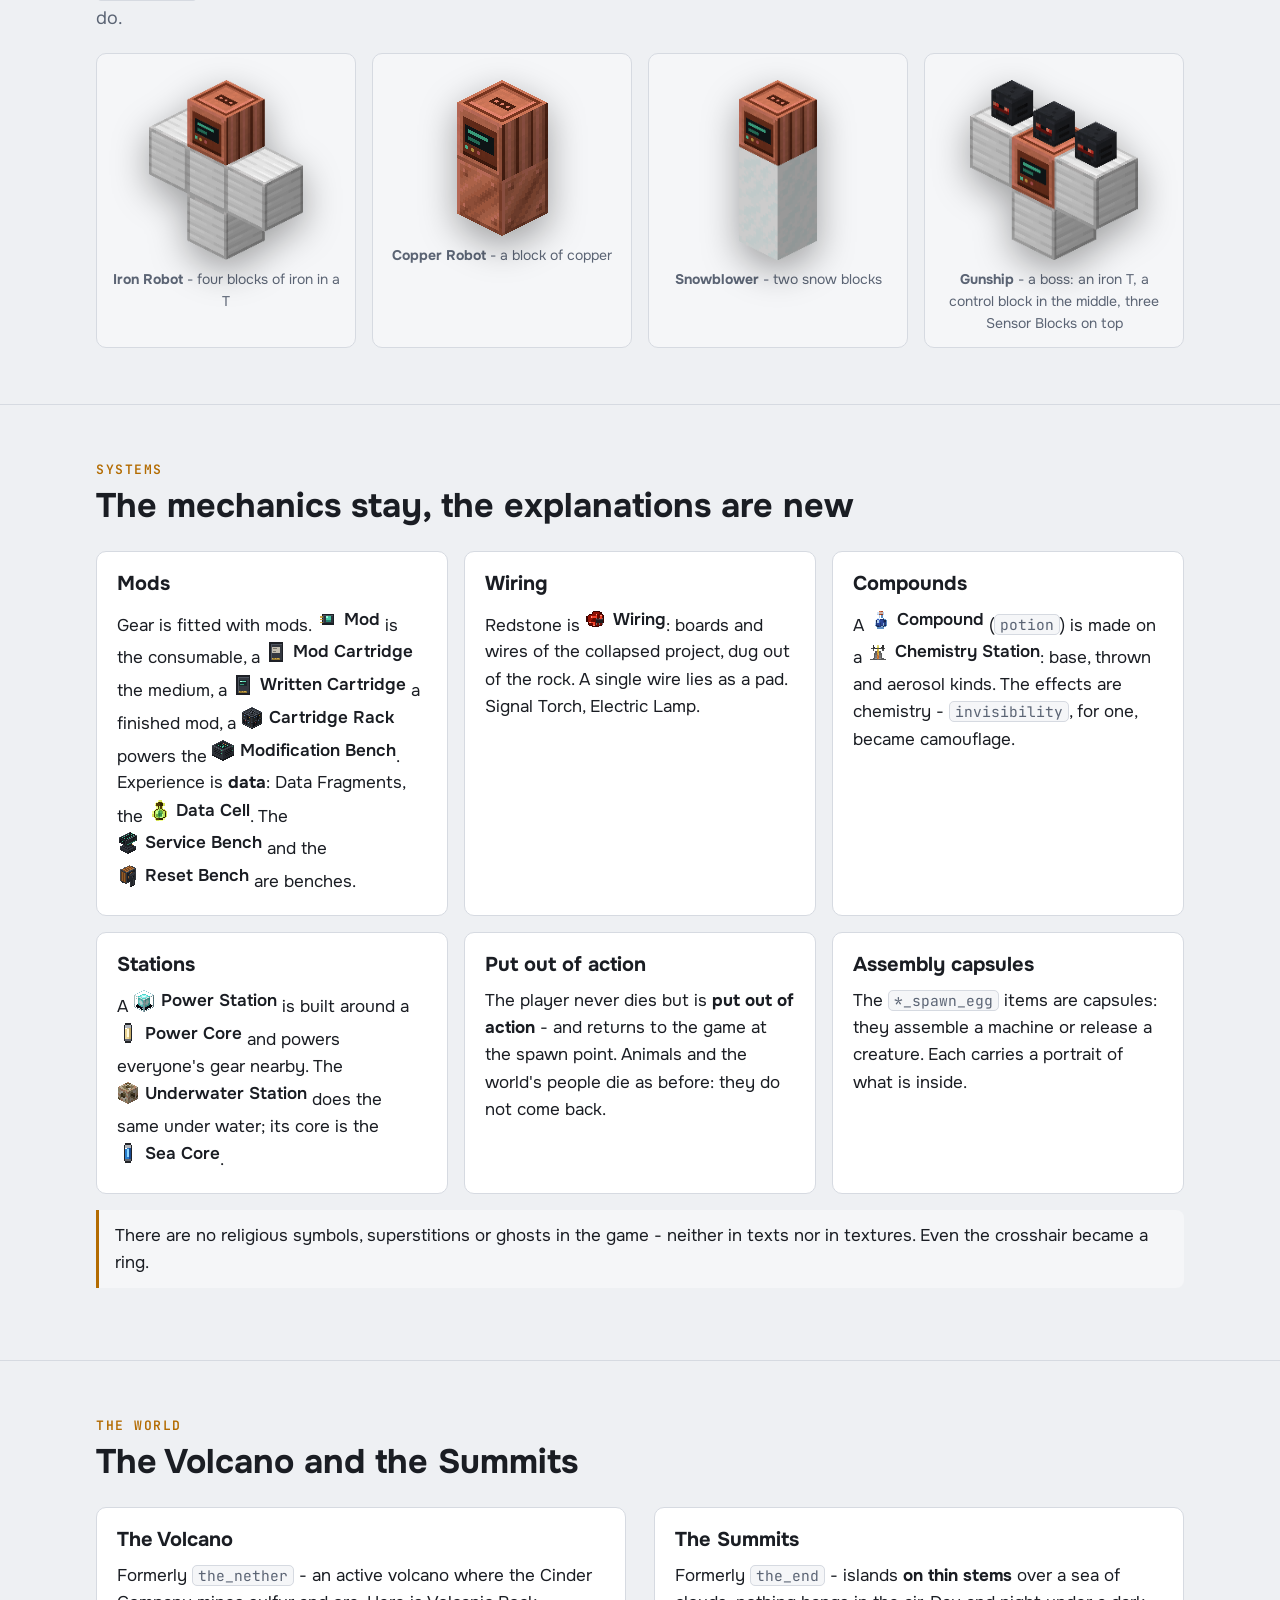
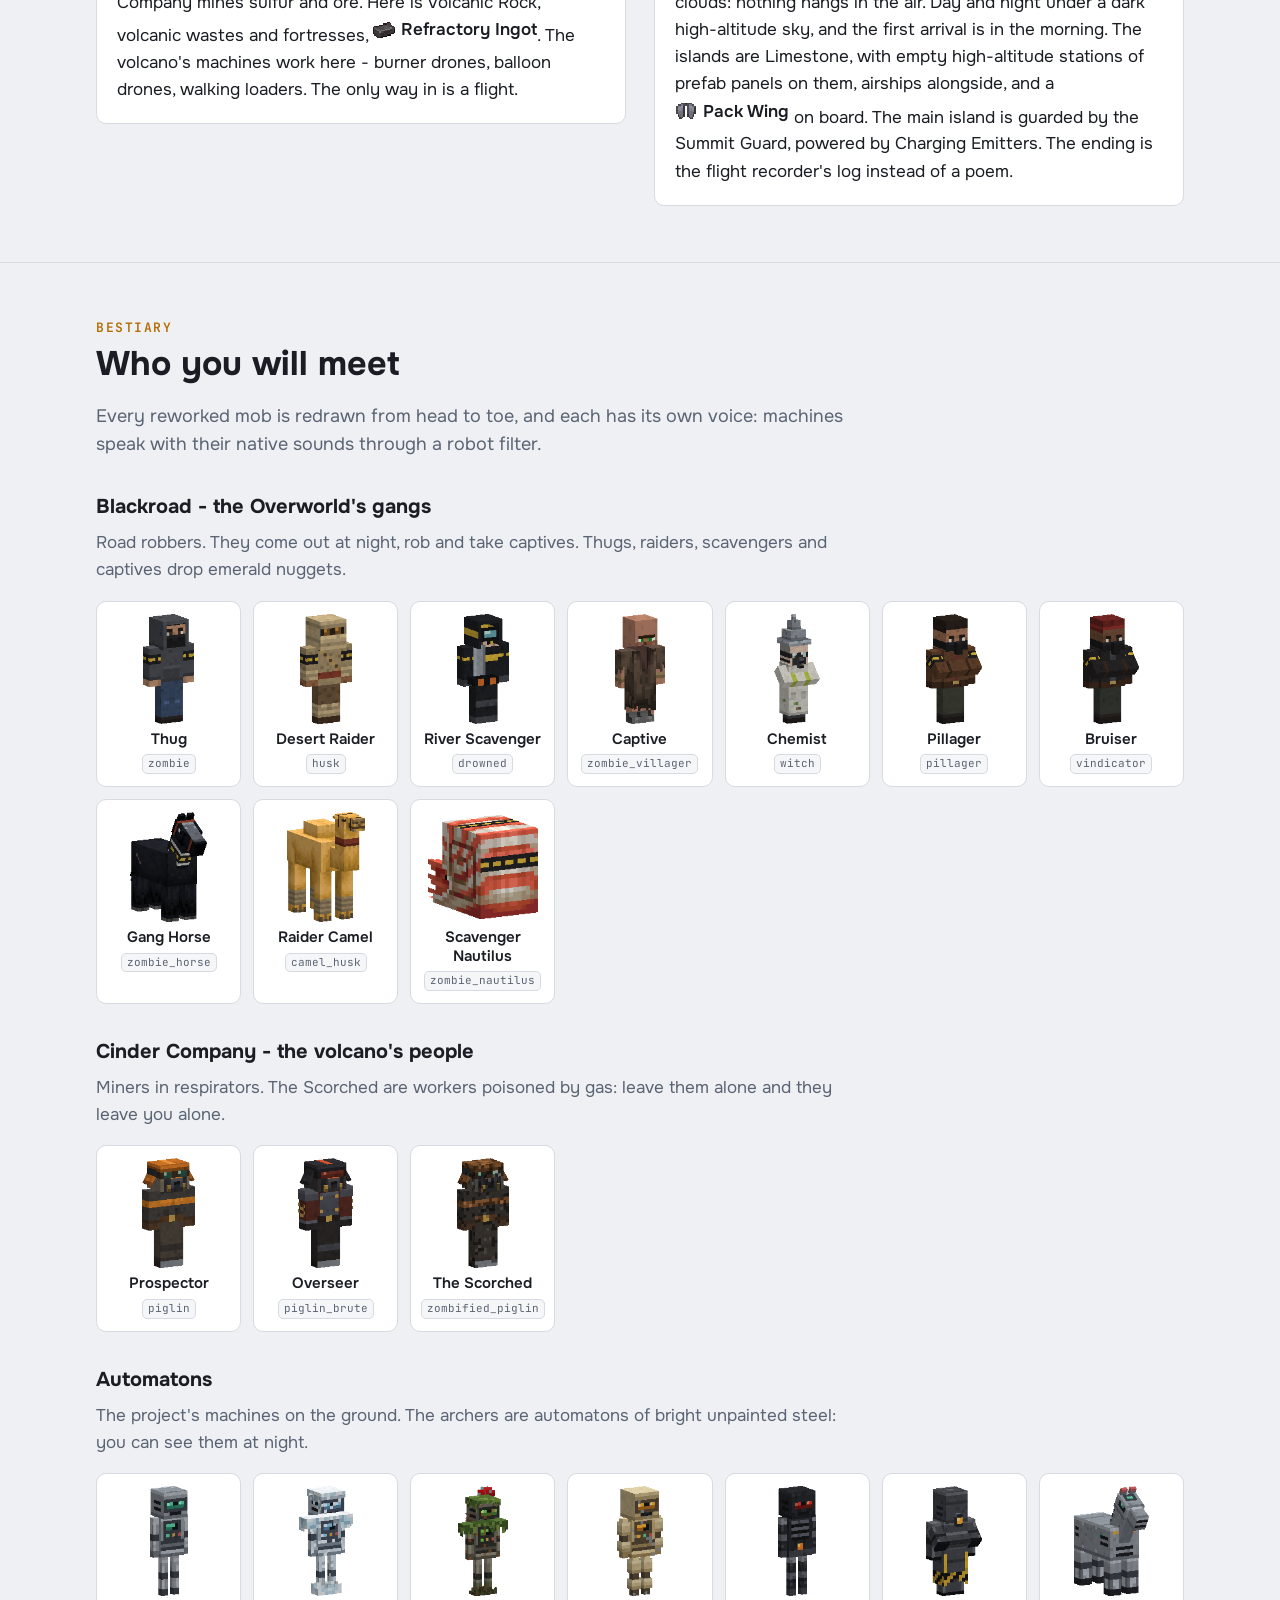
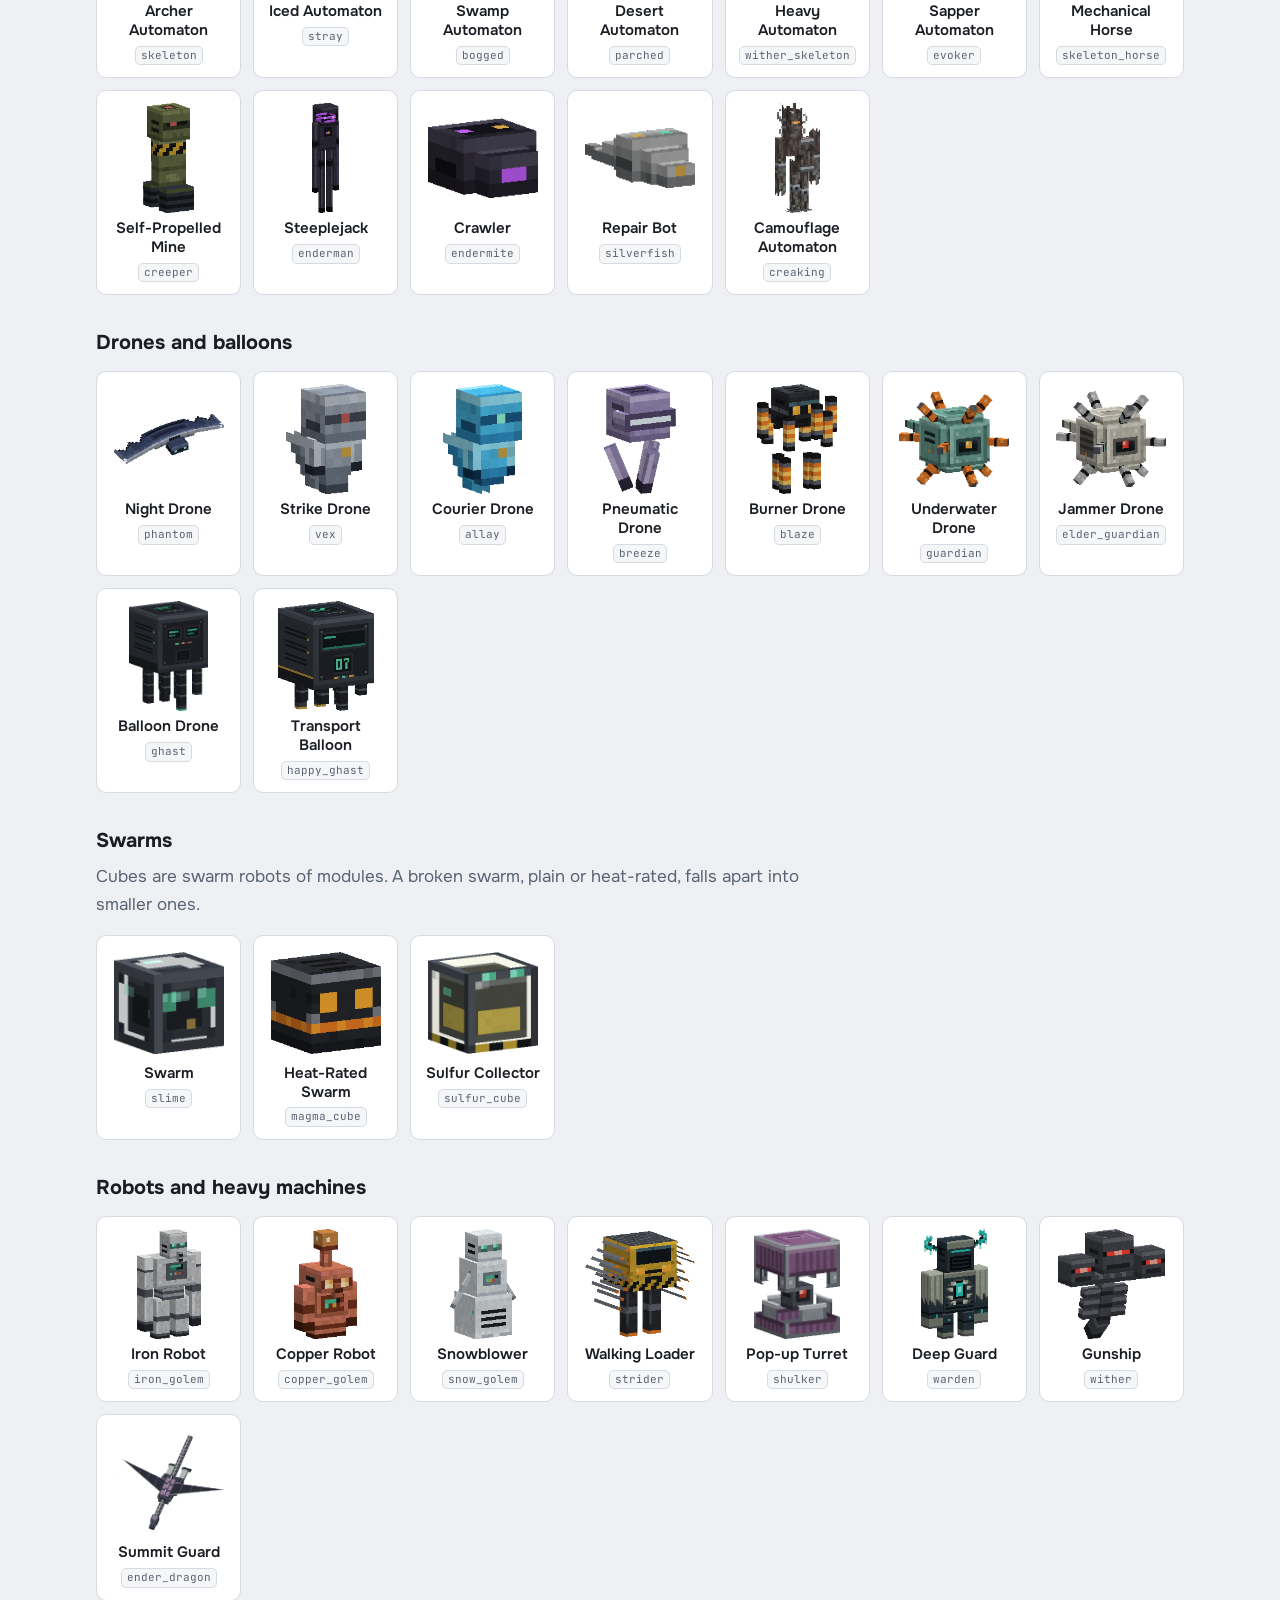
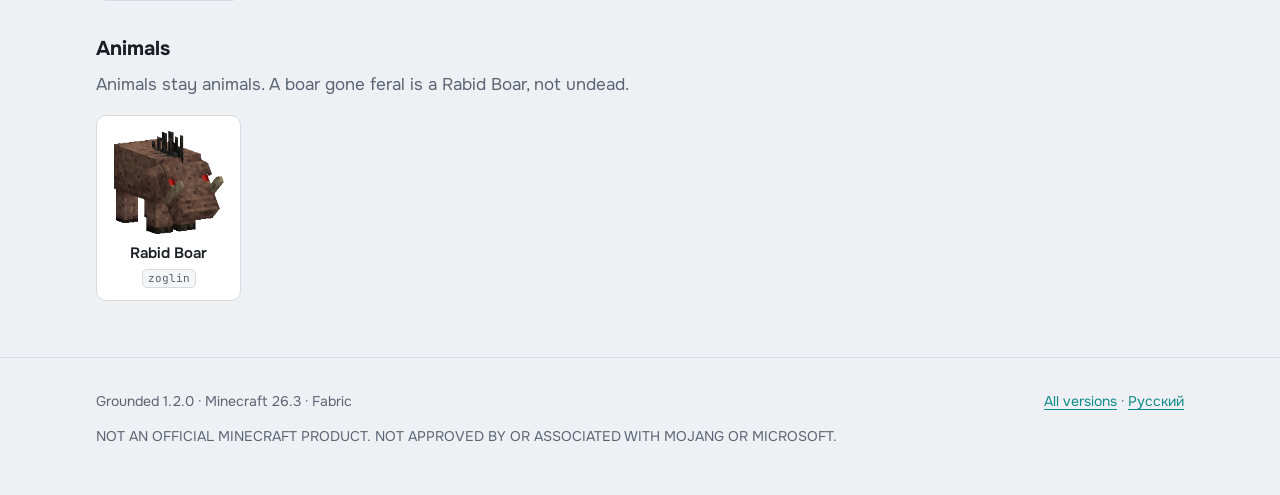
==== commit f2e53618: "Site for Grounded 1.2.0 Co-Authored-By: Claude Opus 5.5 <noreply@anthropic.com>" ====
--- a/en/index.html
+++ b/en/index.html
@@ -41,12 +41,12 @@
       every fantastical mechanic is re-explained as physics, chemistry or industry. Almost everything you
       know is still where it was - it just became honest.</p>
       <div class="buttons">
-        <a class="btn primary" href="https://github.com/Baudi2/grounded/releases/download/v1.1.1/Grounded-MultiMC-1.1.1.zip">Download for MultiMC <small>.zip</small></a>
-        <a class="btn" href="https://github.com/Baudi2/grounded/releases/download/v1.1.1/grounded-1.1.1.jar">Mod only <small>.jar</small></a>
+        <a class="btn primary" href="https://github.com/Baudi2/grounded/releases/download/v1.2.0/Grounded-MultiMC-1.2.0.zip">Download for MultiMC <small>.zip</small></a>
+        <a class="btn" href="https://github.com/Baudi2/grounded/releases/download/v1.2.0/grounded-1.2.0.jar">Mod only <small>.jar</small></a>
       </div>
       <ul class="reqs">
         <li>Minecraft 26.3</li><li>Fabric Loader 0.19.5+</li><li>Fabric API</li><li>Java 25</li>
-        <li>version 1.1.1</li>
+        <li>version 1.2.0</li>
       </ul>
     </div>
     <figure><img class="scene" src="../assets/scenes/pad_summits.png" alt="The pad to the Summits: iron, a coordinate receiver in the middle, control blocks on the corners" loading="lazy"></figure>
@@ -91,7 +91,7 @@
       <div class="card">
         <h3>MultiMC and Prism Launcher</h3>
         <ol class="steps">
-          <li>Download <a href="https://github.com/Baudi2/grounded/releases/download/v1.1.1/Grounded-MultiMC-1.1.1.zip"><code>Grounded-MultiMC-1.1.1.zip</code></a>.</li>
+          <li>Download <a href="https://github.com/Baudi2/grounded/releases/download/v1.2.0/Grounded-MultiMC-1.2.0.zip"><code>Grounded-MultiMC-1.2.0.zip</code></a>.</li>
           <li>In the launcher: <b>Add Instance</b> → <b>Import from zip</b> → pick the file → <b>OK</b>.</li>
           <li>In the instance settings (<b>Edit Instance</b> → <b>Settings</b> → <b>Java</b>) choose Java 25.
           If you have none, get <a href="https://adoptium.net/">Adoptium Temurin 25</a>.</li>
@@ -109,7 +109,7 @@
         <ol class="steps">
           <li>Install Fabric Loader for 26.3 with the <a href="https://fabricmc.net/use/installer/">Fabric
           installer</a>.</li>
-          <li>Download <a href="https://github.com/Baudi2/grounded/releases/download/v1.1.1/grounded-1.1.1.jar"><code>grounded-1.1.1.jar</code></a> and
+          <li>Download <a href="https://github.com/Baudi2/grounded/releases/download/v1.2.0/grounded-1.2.0.jar"><code>grounded-1.2.0.jar</code></a> and
           <a href="https://modrinth.com/mod/fabric-api">Fabric API</a> for 26.3.</li>
           <li>Put both files into the <code>.minecraft/mods</code> folder.</li>
           <li>Start the Fabric profile.</li>
@@ -274,6 +274,29 @@
       <div class="card">
         <figure class="recipe" aria-label="Recipe: Prefab Panel"><div class="grid"><span class="slot" title="Stone"><img src="../assets/icons/minecraft_stone.png" alt="Stone" loading="lazy"></span><span class="slot" title="Iron Nugget"><img src="../assets/icons/minecraft_iron_nugget.png" alt="Iron Nugget" loading="lazy"></span><span class="slot"></span><span class="slot" title="Iron Nugget"><img src="../assets/icons/minecraft_iron_nugget.png" alt="Iron Nugget" loading="lazy"></span><span class="slot" title="Stone"><img src="../assets/icons/minecraft_stone.png" alt="Stone" loading="lazy"></span><span class="slot"></span><span class="slot"></span><span class="slot"></span><span class="slot"></span></div><span class="arrow" aria-hidden="true"></span><span class="slot out" title="Prefab Panel"><img src="../assets/icons/minecraft_purpur_block.png" alt="Prefab Panel" loading="lazy"><span class="count">4</span></span><figcaption>Prefab Panel</figcaption></figure>
         <p>The prefab panels of the high-altitude stations - from stone and iron. <code class="was">purpur_block</code></p>
+      </div>
+    </div>
+
+    <h3 style="margin-top:32px">The project's stores</h3>
+    <div class="cards">
+      <div class="card">
+        <figure class="recipe" aria-label="Recipe: Carrot Concentrate"><div class="grid"><span class="slot" title="Gold Nugget"><img src="../assets/icons/minecraft_gold_nugget.png" alt="Gold Nugget" loading="lazy"></span><span class="slot" title="Gold Nugget"><img src="../assets/icons/minecraft_gold_nugget.png" alt="Gold Nugget" loading="lazy"></span><span class="slot" title="Gold Nugget"><img src="../assets/icons/minecraft_gold_nugget.png" alt="Gold Nugget" loading="lazy"></span><span class="slot" title="Carrot"><img src="../assets/icons/minecraft_carrot.png" alt="Carrot" loading="lazy"></span><span class="slot" title="Carrot"><img src="../assets/icons/minecraft_carrot.png" alt="Carrot" loading="lazy"></span><span class="slot" title="Carrot"><img src="../assets/icons/minecraft_carrot.png" alt="Carrot" loading="lazy"></span><span class="slot" title="Gold Nugget"><img src="../assets/icons/minecraft_gold_nugget.png" alt="Gold Nugget" loading="lazy"></span><span class="slot" title="Gold Nugget"><img src="../assets/icons/minecraft_gold_nugget.png" alt="Gold Nugget" loading="lazy"></span><span class="slot" title="Gold Nugget"><img src="../assets/icons/minecraft_gold_nugget.png" alt="Gold Nugget" loading="lazy"></span></div><span class="arrow" aria-hidden="true"></span><span class="slot out" title="Carrot Concentrate"><img src="../assets/icons/minecraft_golden_carrot.png" alt="Carrot Concentrate" loading="lazy"></span><figcaption>Carrot Concentrate</figcaption></figure>
+        <p>Three carrots pressed into a briquette and wrapped in gold foil: more filling than fresh ones, and it
+        keeps. The compound of night vision is made of it too - carrots carry carotene. <code class="was">golden_carrot</code></p>
+      </div>
+      <div class="card">
+        <figure class="recipe" aria-label="Recipe: Melon Extract"><div class="grid"><span class="slot" title="Gold Nugget"><img src="../assets/icons/minecraft_gold_nugget.png" alt="Gold Nugget" loading="lazy"></span><span class="slot" title="Gold Nugget"><img src="../assets/icons/minecraft_gold_nugget.png" alt="Gold Nugget" loading="lazy"></span><span class="slot" title="Gold Nugget"><img src="../assets/icons/minecraft_gold_nugget.png" alt="Gold Nugget" loading="lazy"></span><span class="slot" title="Melon Slice"><img src="../assets/icons/minecraft_melon_slice.png" alt="Melon Slice" loading="lazy"></span><span class="slot" title="Melon Slice"><img src="../assets/icons/minecraft_melon_slice.png" alt="Melon Slice" loading="lazy"></span><span class="slot" title="Melon Slice"><img src="../assets/icons/minecraft_melon_slice.png" alt="Melon Slice" loading="lazy"></span><span class="slot" title="Gold Nugget"><img src="../assets/icons/minecraft_gold_nugget.png" alt="Gold Nugget" loading="lazy"></span><span class="slot" title="Gold Nugget"><img src="../assets/icons/minecraft_gold_nugget.png" alt="Gold Nugget" loading="lazy"></span><span class="slot" title="Gold Nugget"><img src="../assets/icons/minecraft_gold_nugget.png" alt="Gold Nugget" loading="lazy"></span></div><span class="arrow" aria-hidden="true"></span><span class="slot out" title="Melon Extract"><img src="../assets/icons/minecraft_glistering_melon_slice.png" alt="Melon Extract" loading="lazy"></span><figcaption>Melon Extract</figcaption></figure>
+        <p>An extract of three slices in a vial under a gold cap - the raw material of the compound of healing.
+        Not food. <code class="was">glistering_melon_slice</code></p>
+      </div>
+      <div class="card">
+        <figure class="recipe" aria-label="Recipe: Field Ration"><div class="grid"><span class="slot" title="Gold Ingot"><img src="../assets/icons/minecraft_gold_ingot.png" alt="Gold Ingot" loading="lazy"></span><span class="slot" title="Gold Ingot"><img src="../assets/icons/minecraft_gold_ingot.png" alt="Gold Ingot" loading="lazy"></span><span class="slot" title="Gold Ingot"><img src="../assets/icons/minecraft_gold_ingot.png" alt="Gold Ingot" loading="lazy"></span><span class="slot" title="Gold Ingot"><img src="../assets/icons/minecraft_gold_ingot.png" alt="Gold Ingot" loading="lazy"></span><span class="slot" title="Apple"><img src="../assets/icons/minecraft_apple.png" alt="Apple" loading="lazy"></span><span class="slot" title="Gold Ingot"><img src="../assets/icons/minecraft_gold_ingot.png" alt="Gold Ingot" loading="lazy"></span><span class="slot" title="Gold Ingot"><img src="../assets/icons/minecraft_gold_ingot.png" alt="Gold Ingot" loading="lazy"></span><span class="slot" title="Gold Ingot"><img src="../assets/icons/minecraft_gold_ingot.png" alt="Gold Ingot" loading="lazy"></span><span class="slot" title="Gold Ingot"><img src="../assets/icons/minecraft_gold_ingot.png" alt="Gold Ingot" loading="lazy"></span></div><span class="arrow" aria-hidden="true"></span><span class="slot out" title="Field Ration"><img src="../assets/icons/minecraft_golden_apple.png" alt="Field Ration" loading="lazy"></span><figcaption>Field Ration</figcaption></figure>
+        <p>A ration in gold foil. The recipe is the old one: the ingots round the apple are the wrapping. It
+        puts you back on your feet, and it is the ransom paid for a captive. <code class="was">golden_apple</code></p>
+      </div>
+      <div class="card">
+        <p><span class="chip"><img src="../assets/icons/minecraft_enchanted_golden_apple.png" alt="" loading="lazy">Combat Ration</span> - a ration from the project's stores, hazard stripes on its pack. It
+        cannot be crafted, only found. <code class="was">enchanted_golden_apple</code></p>
       </div>
     </div>
 
@@ -431,7 +454,7 @@
 
 <footer>
   <div class="wrap">
-    <span>Grounded 1.1.1 · Minecraft 26.3 · Fabric</span>
+    <span>Grounded 1.2.0 · Minecraft 26.3 · Fabric</span>
     <span><a href="https://github.com/Baudi2/grounded/releases">All versions</a> · <a href="../" hreflang="ru">Русский</a></span>
     <span>NOT AN OFFICIAL MINECRAFT PRODUCT. NOT APPROVED BY OR ASSOCIATED WITH MOJANG OR MICROSOFT.</span>
   </div>
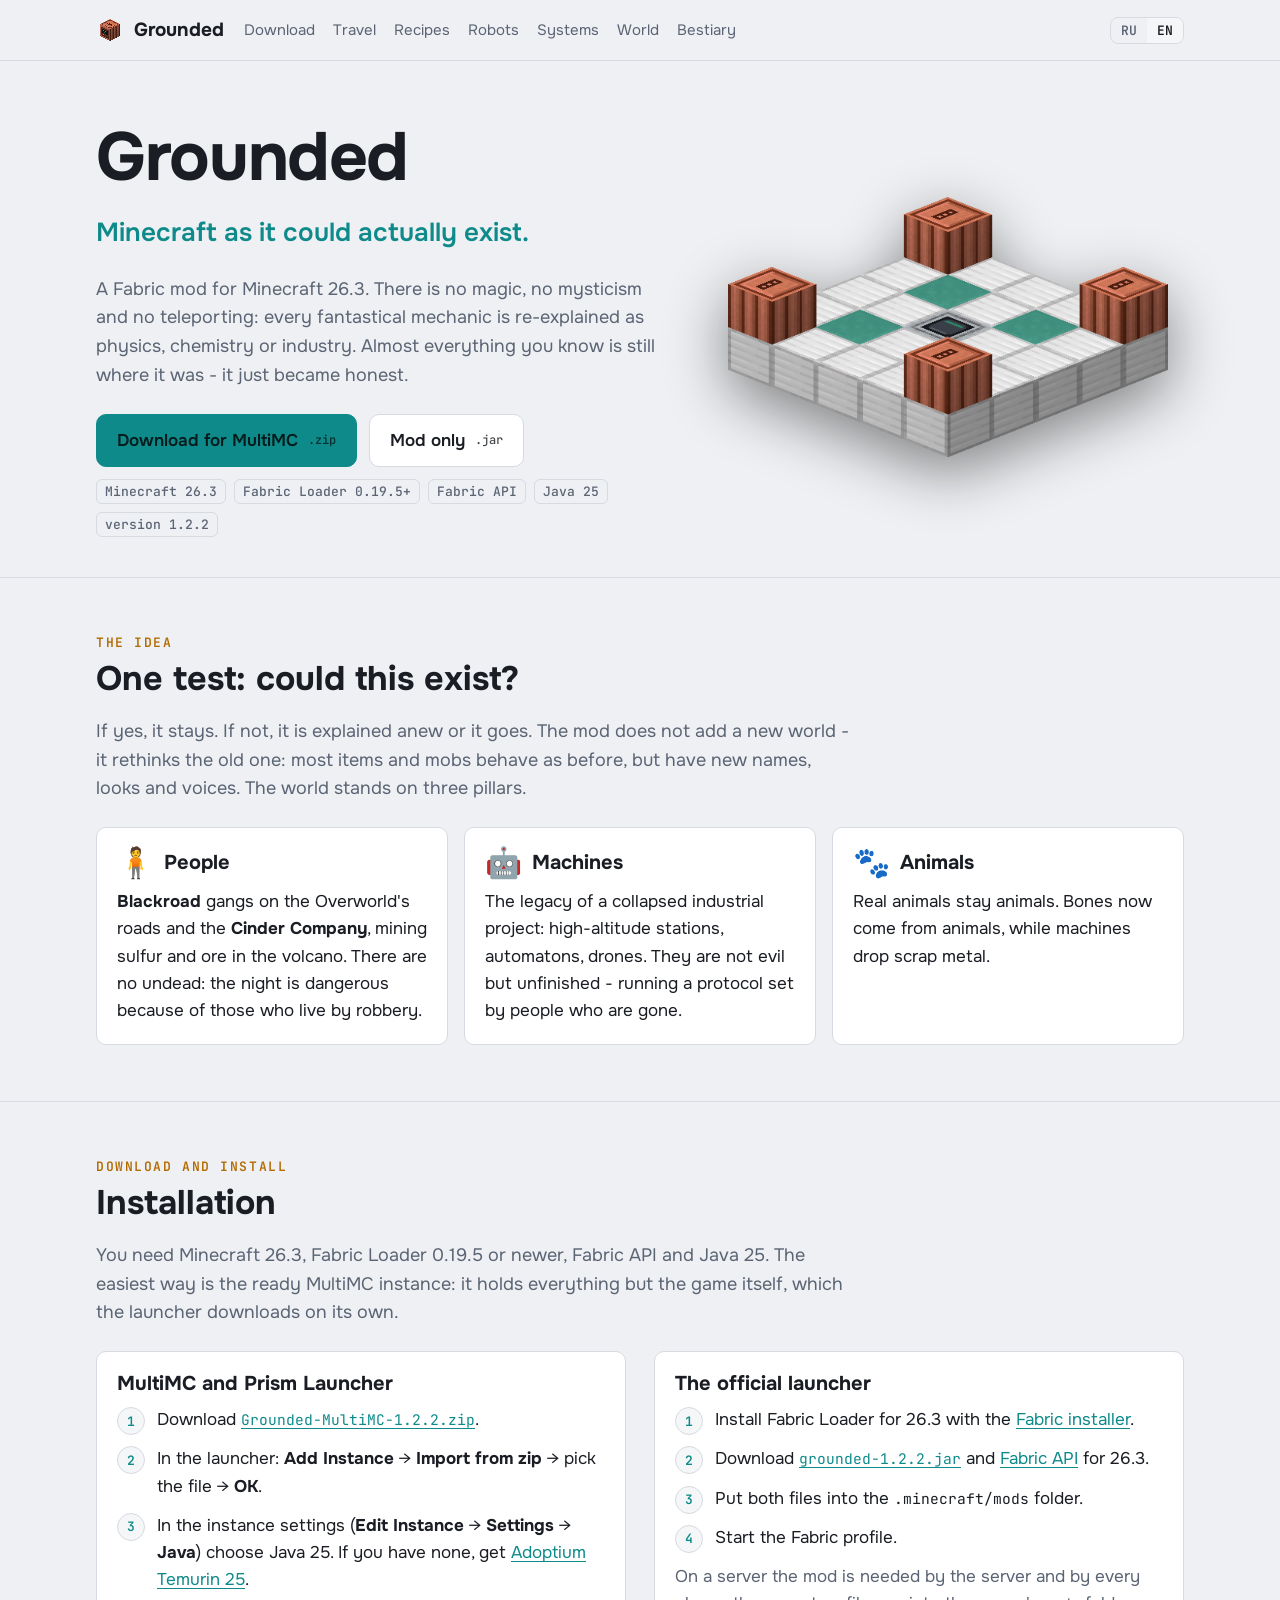
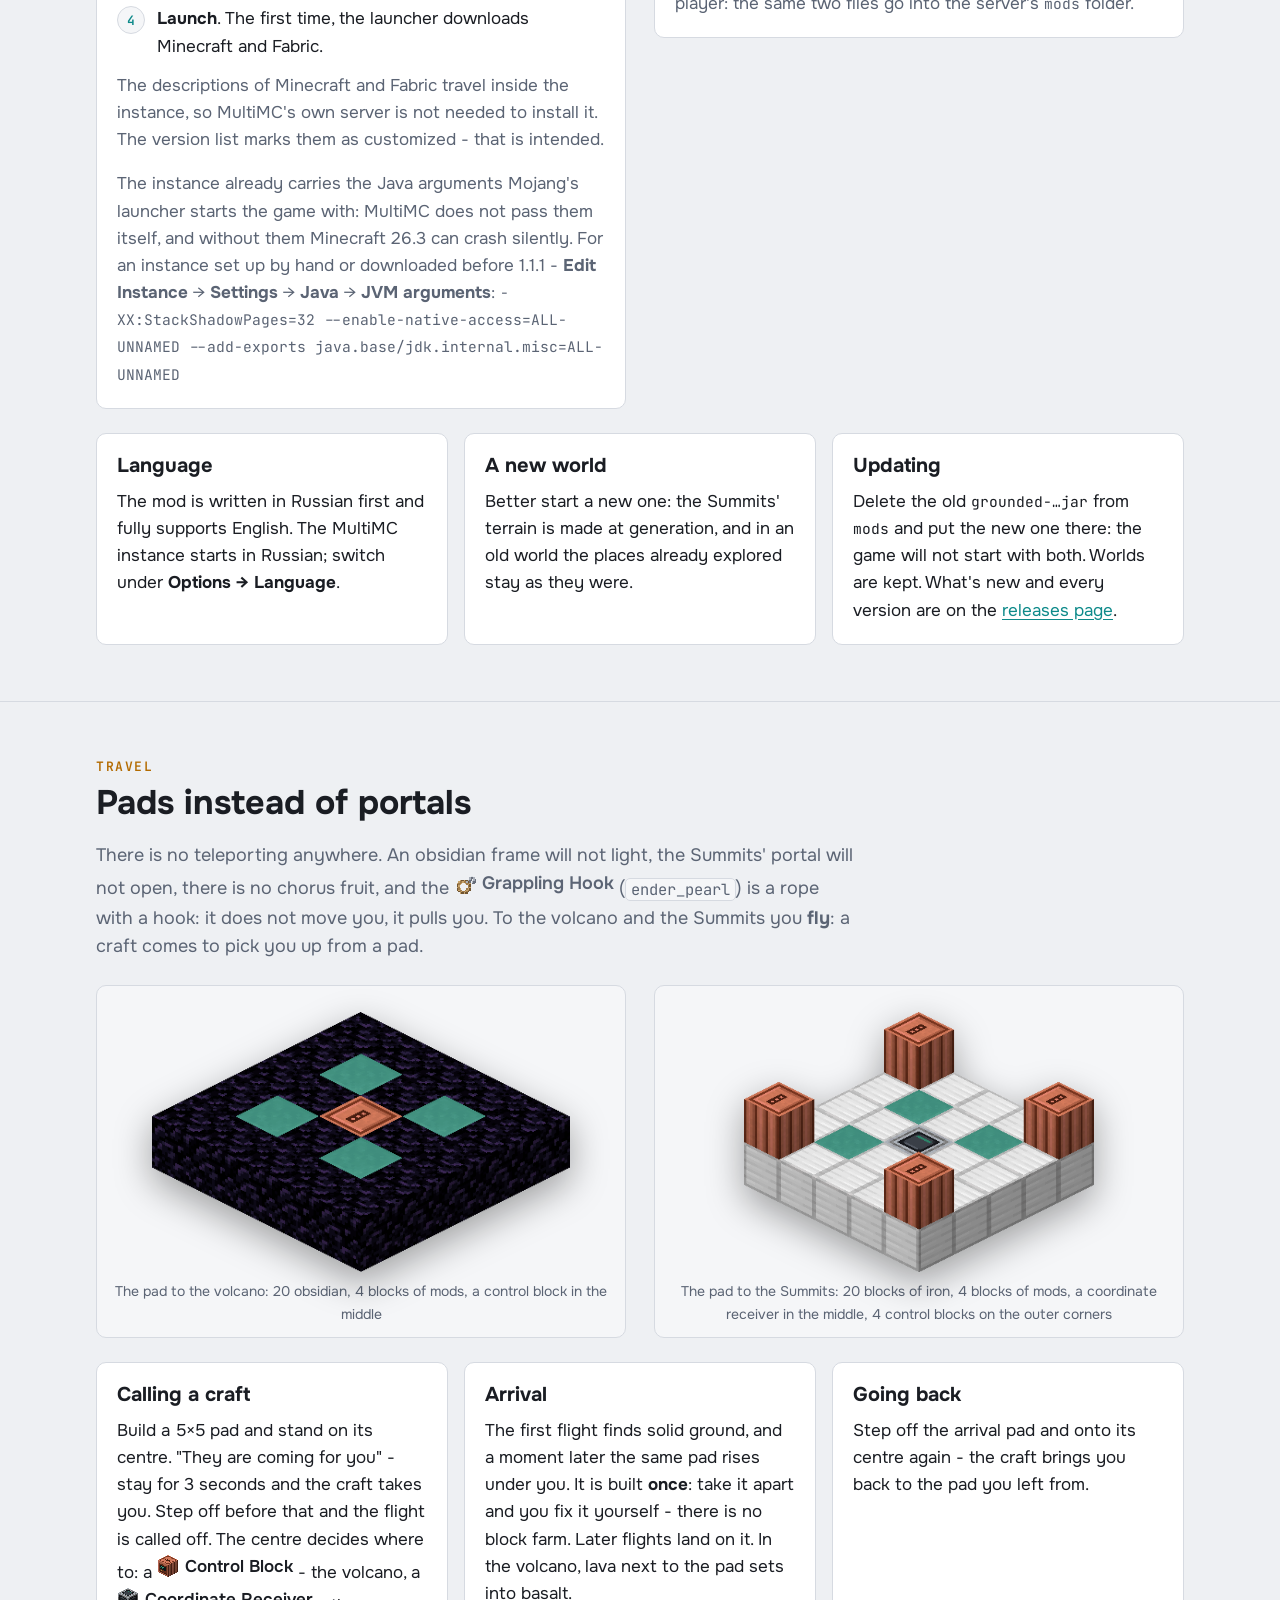
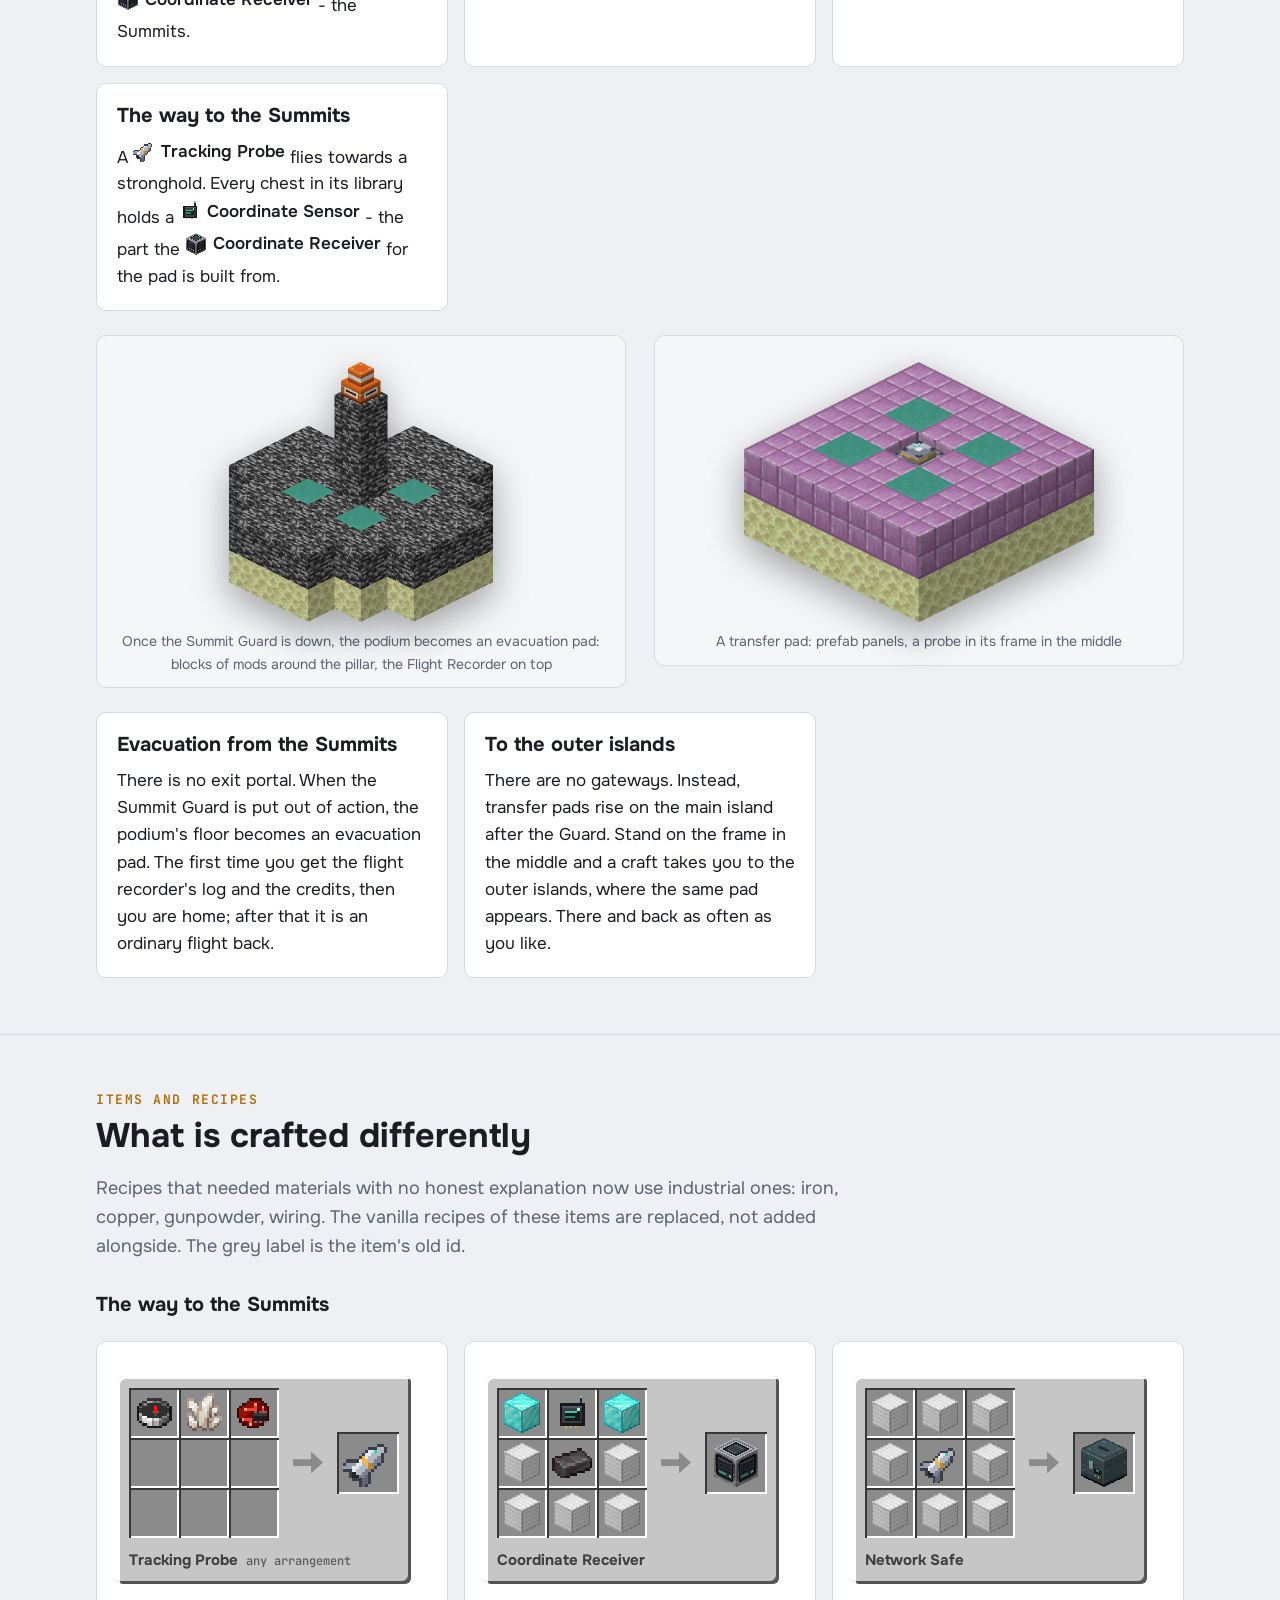
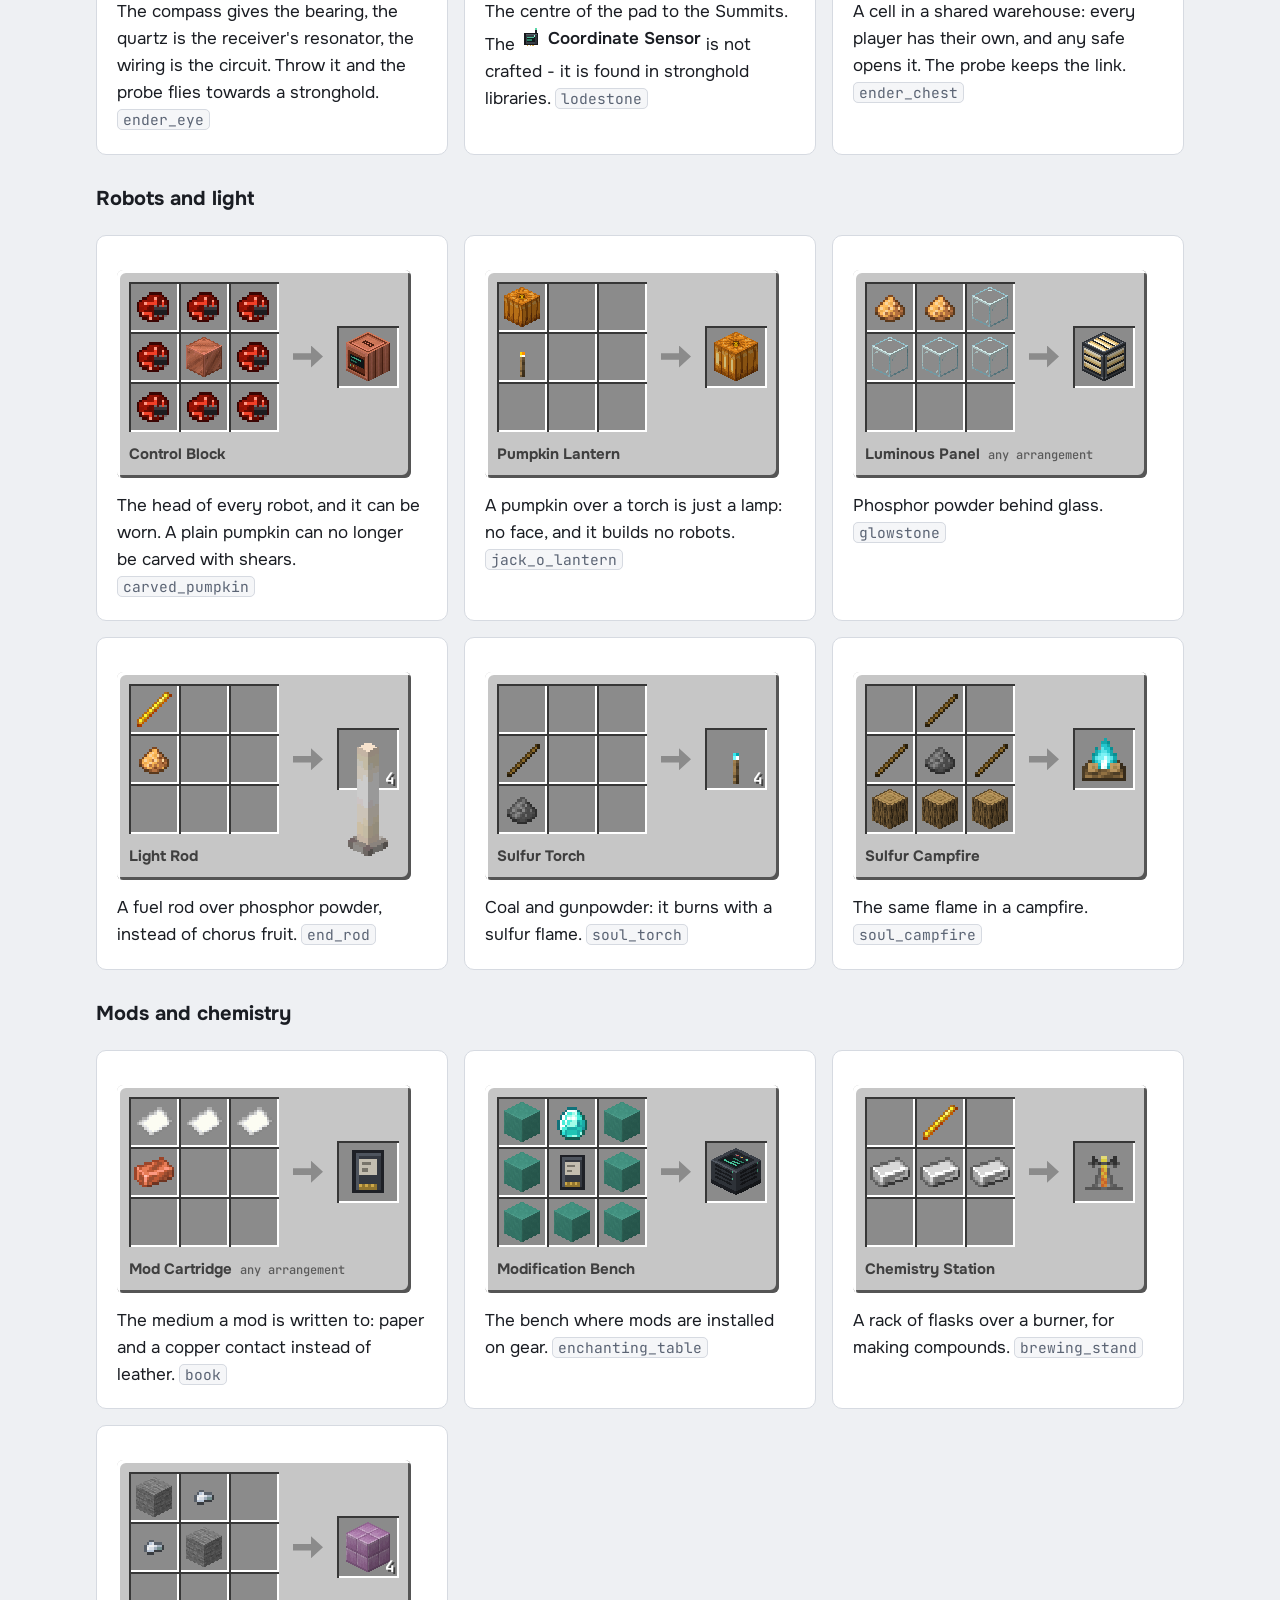
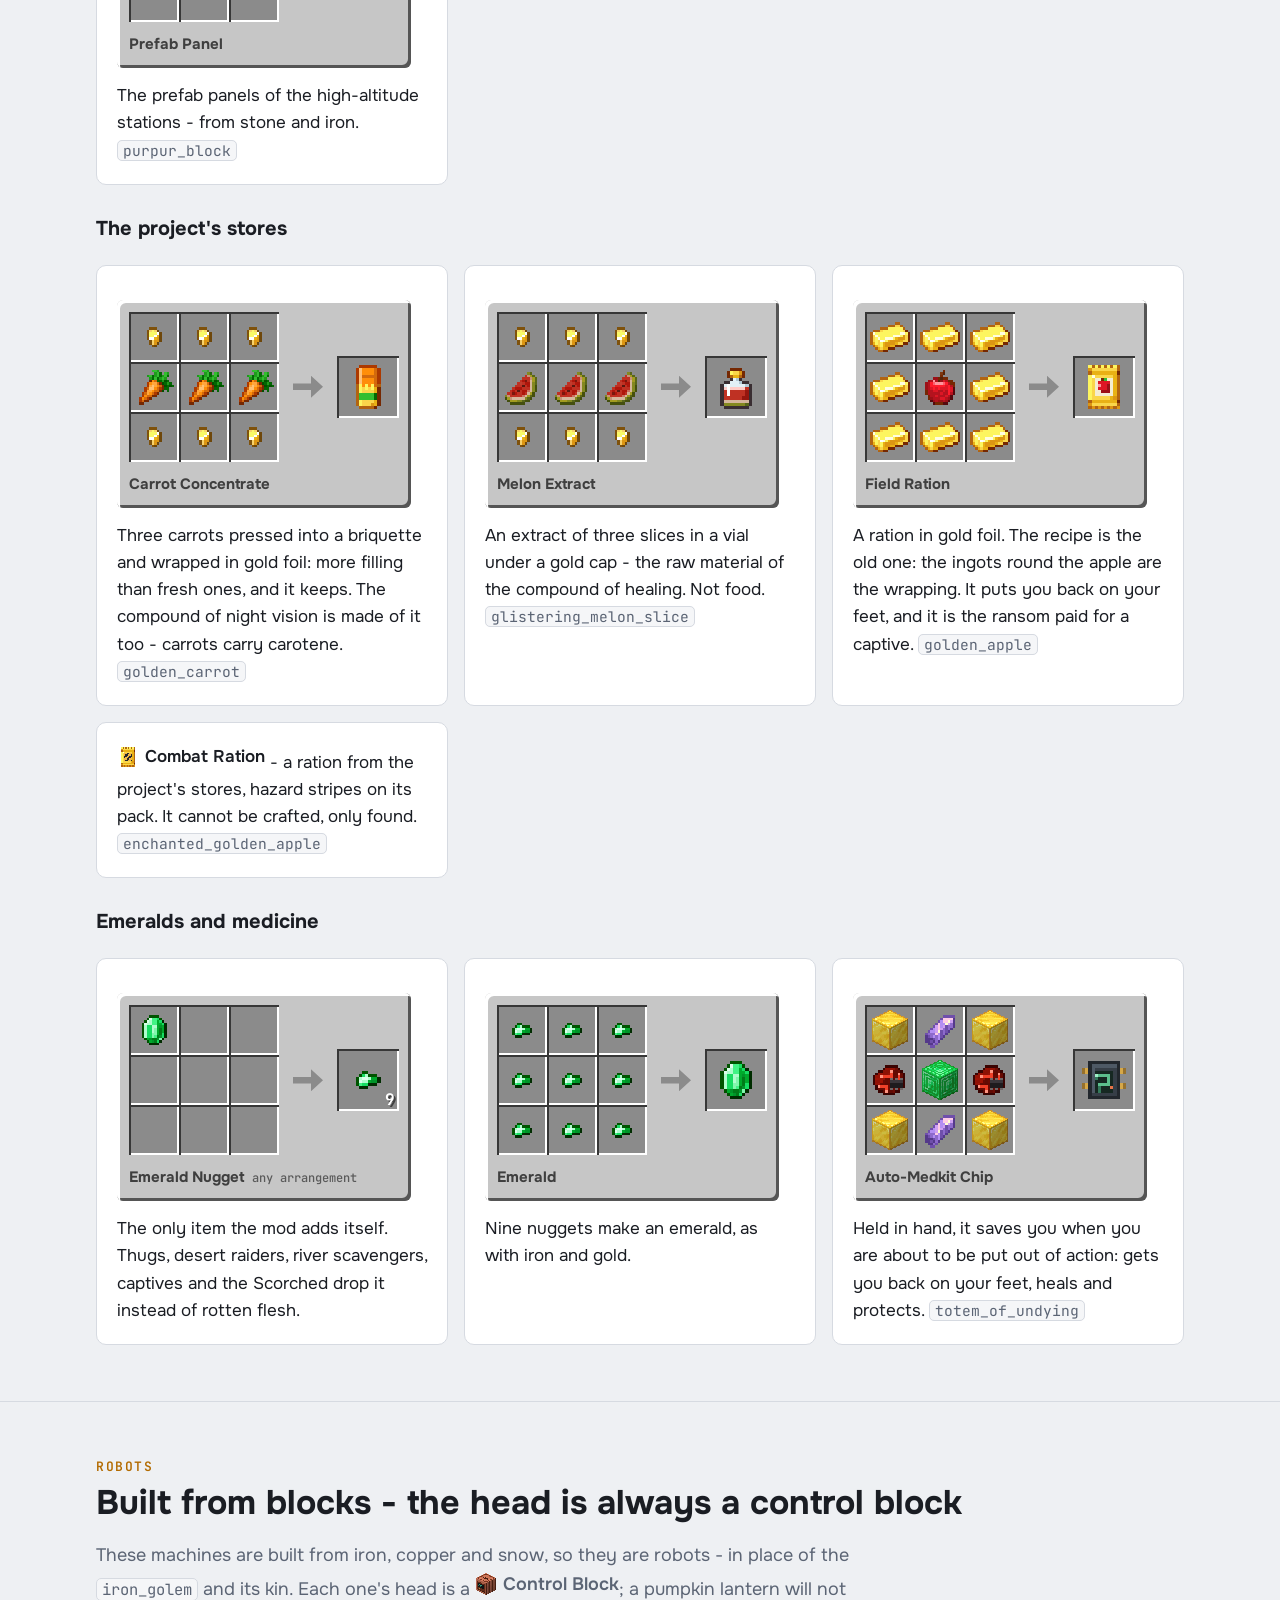
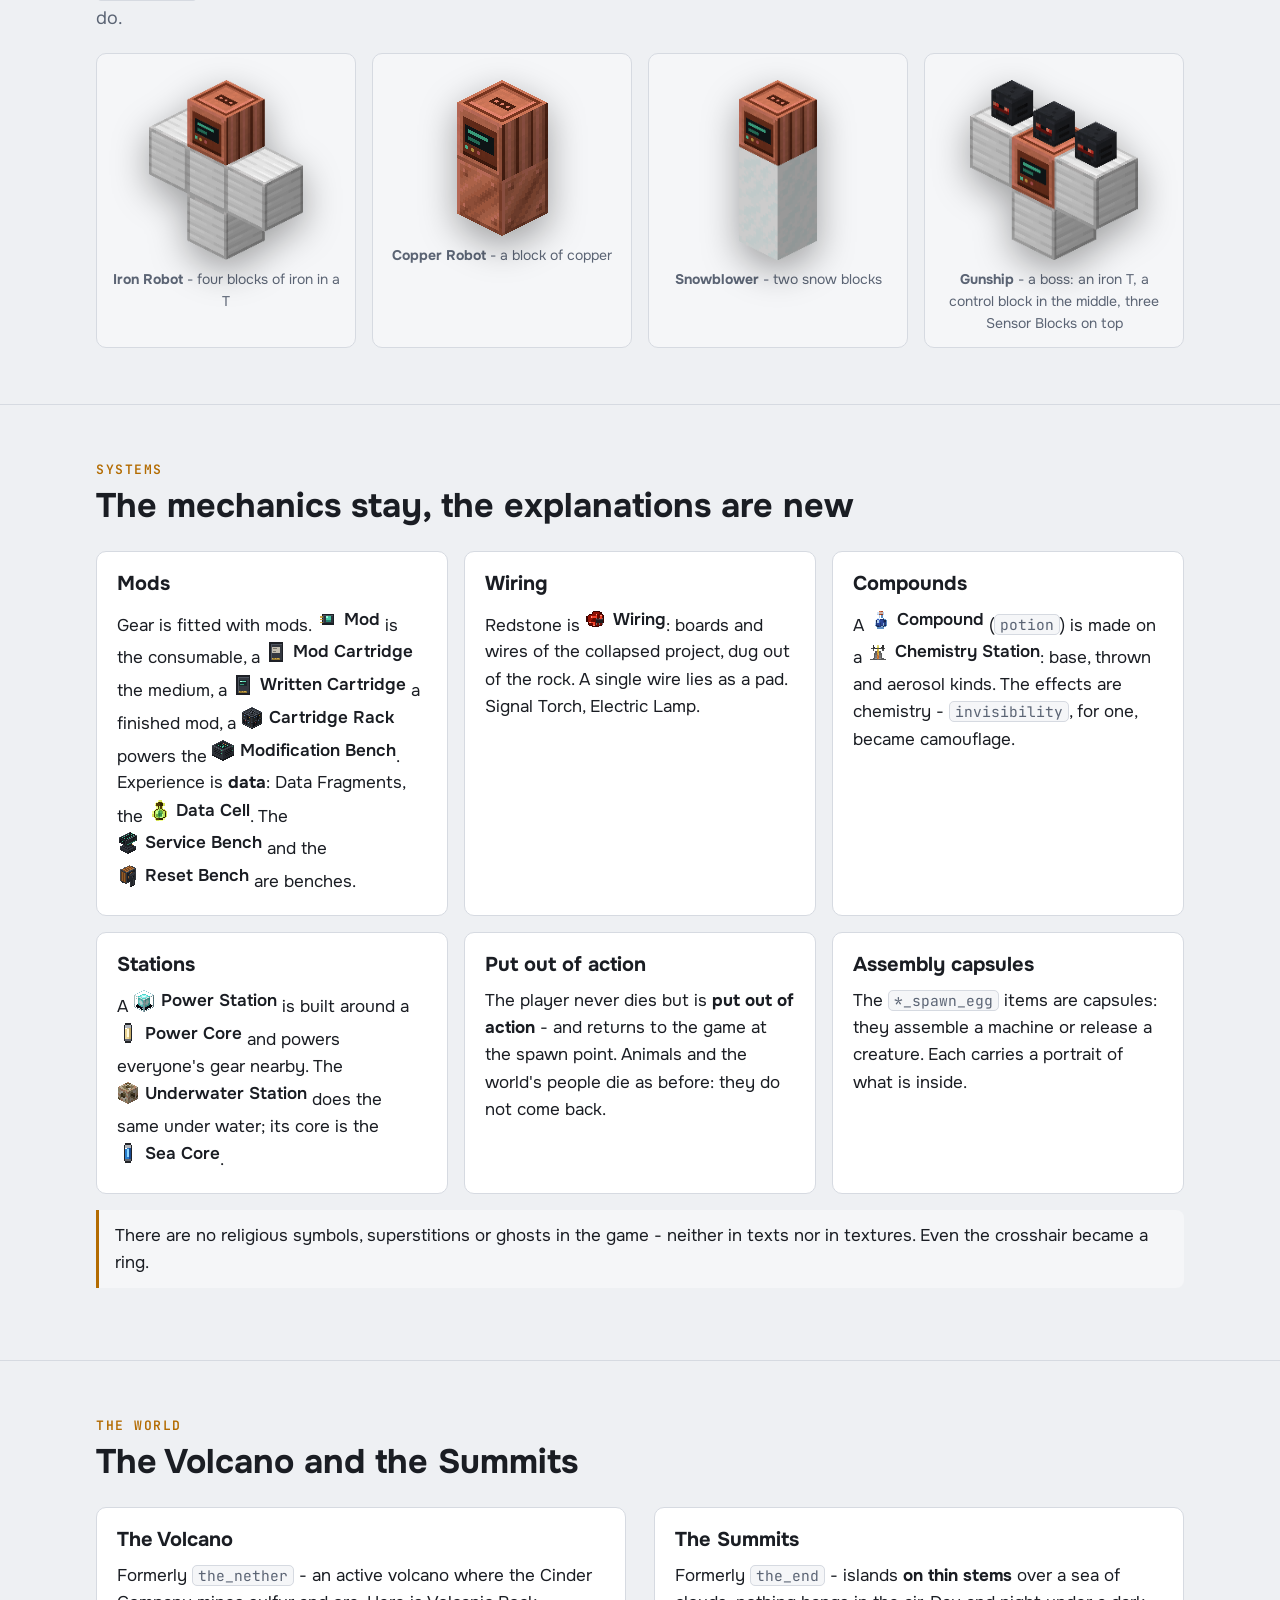
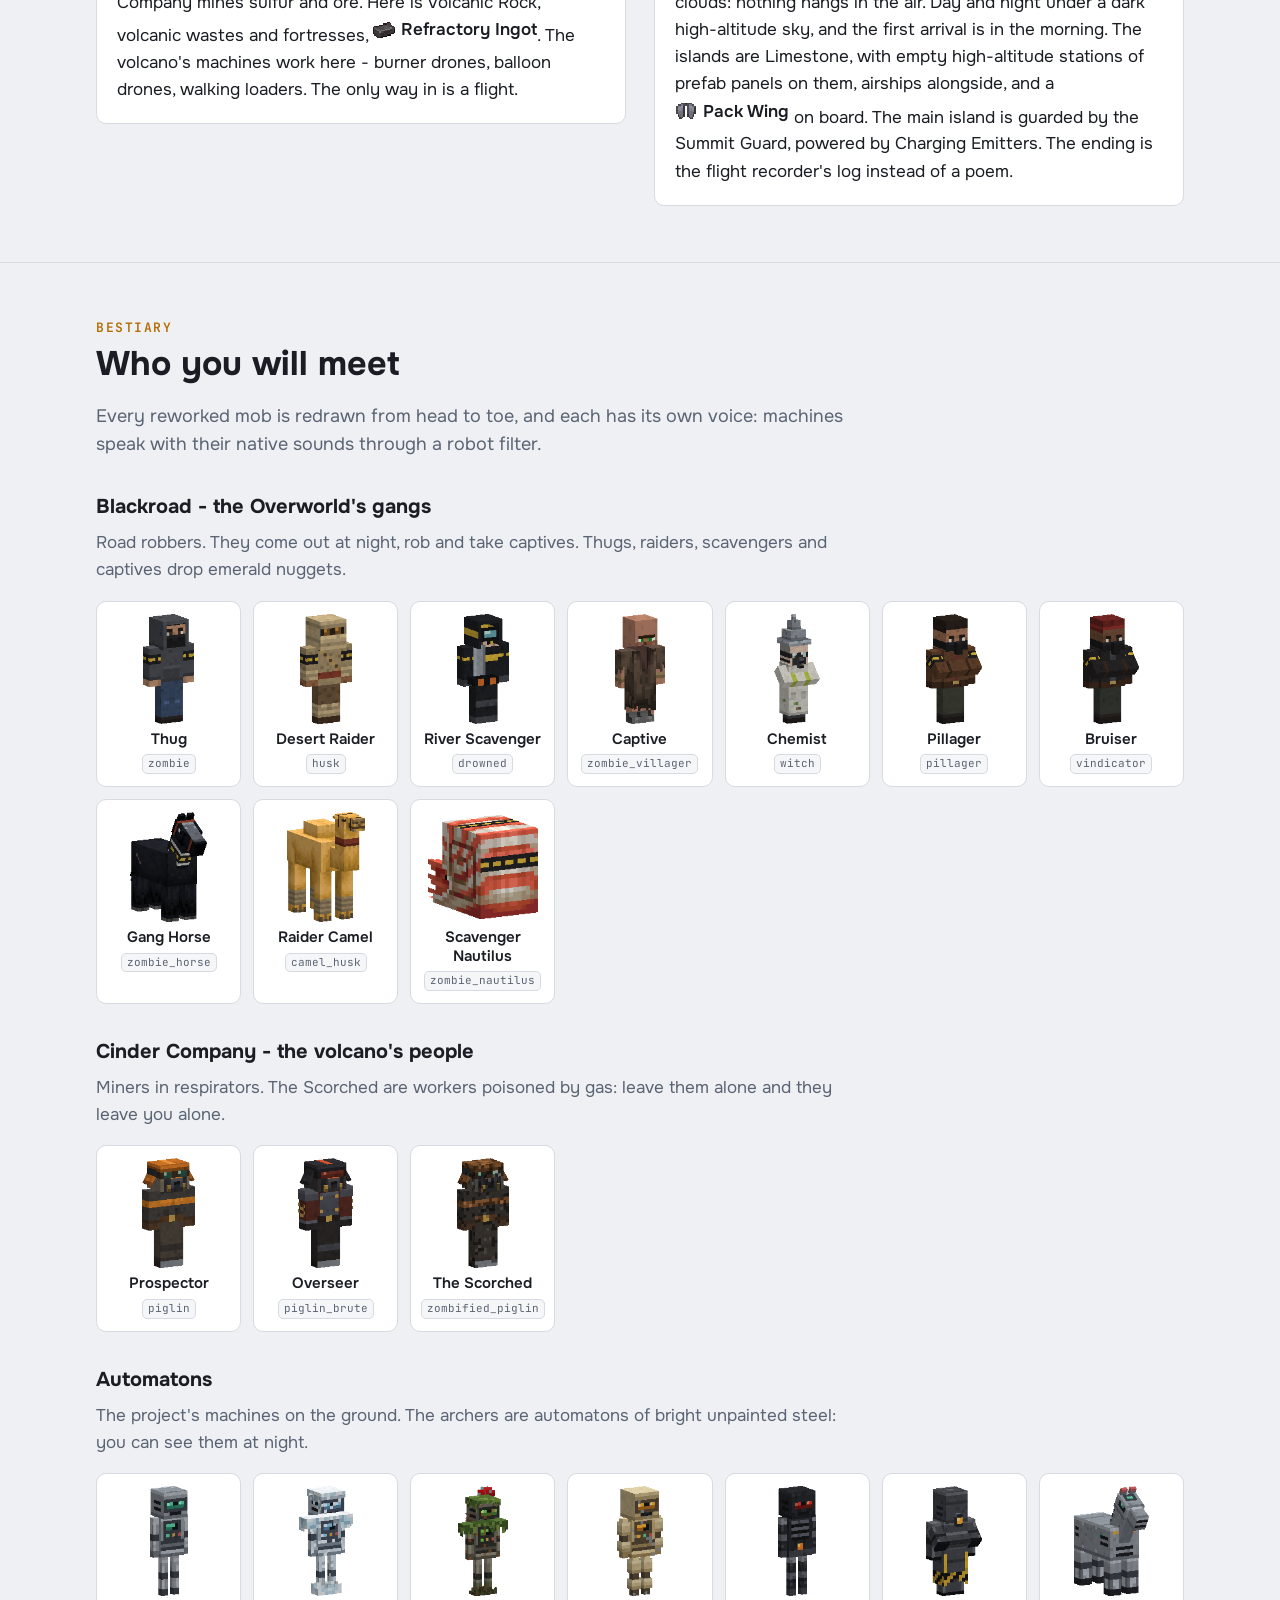
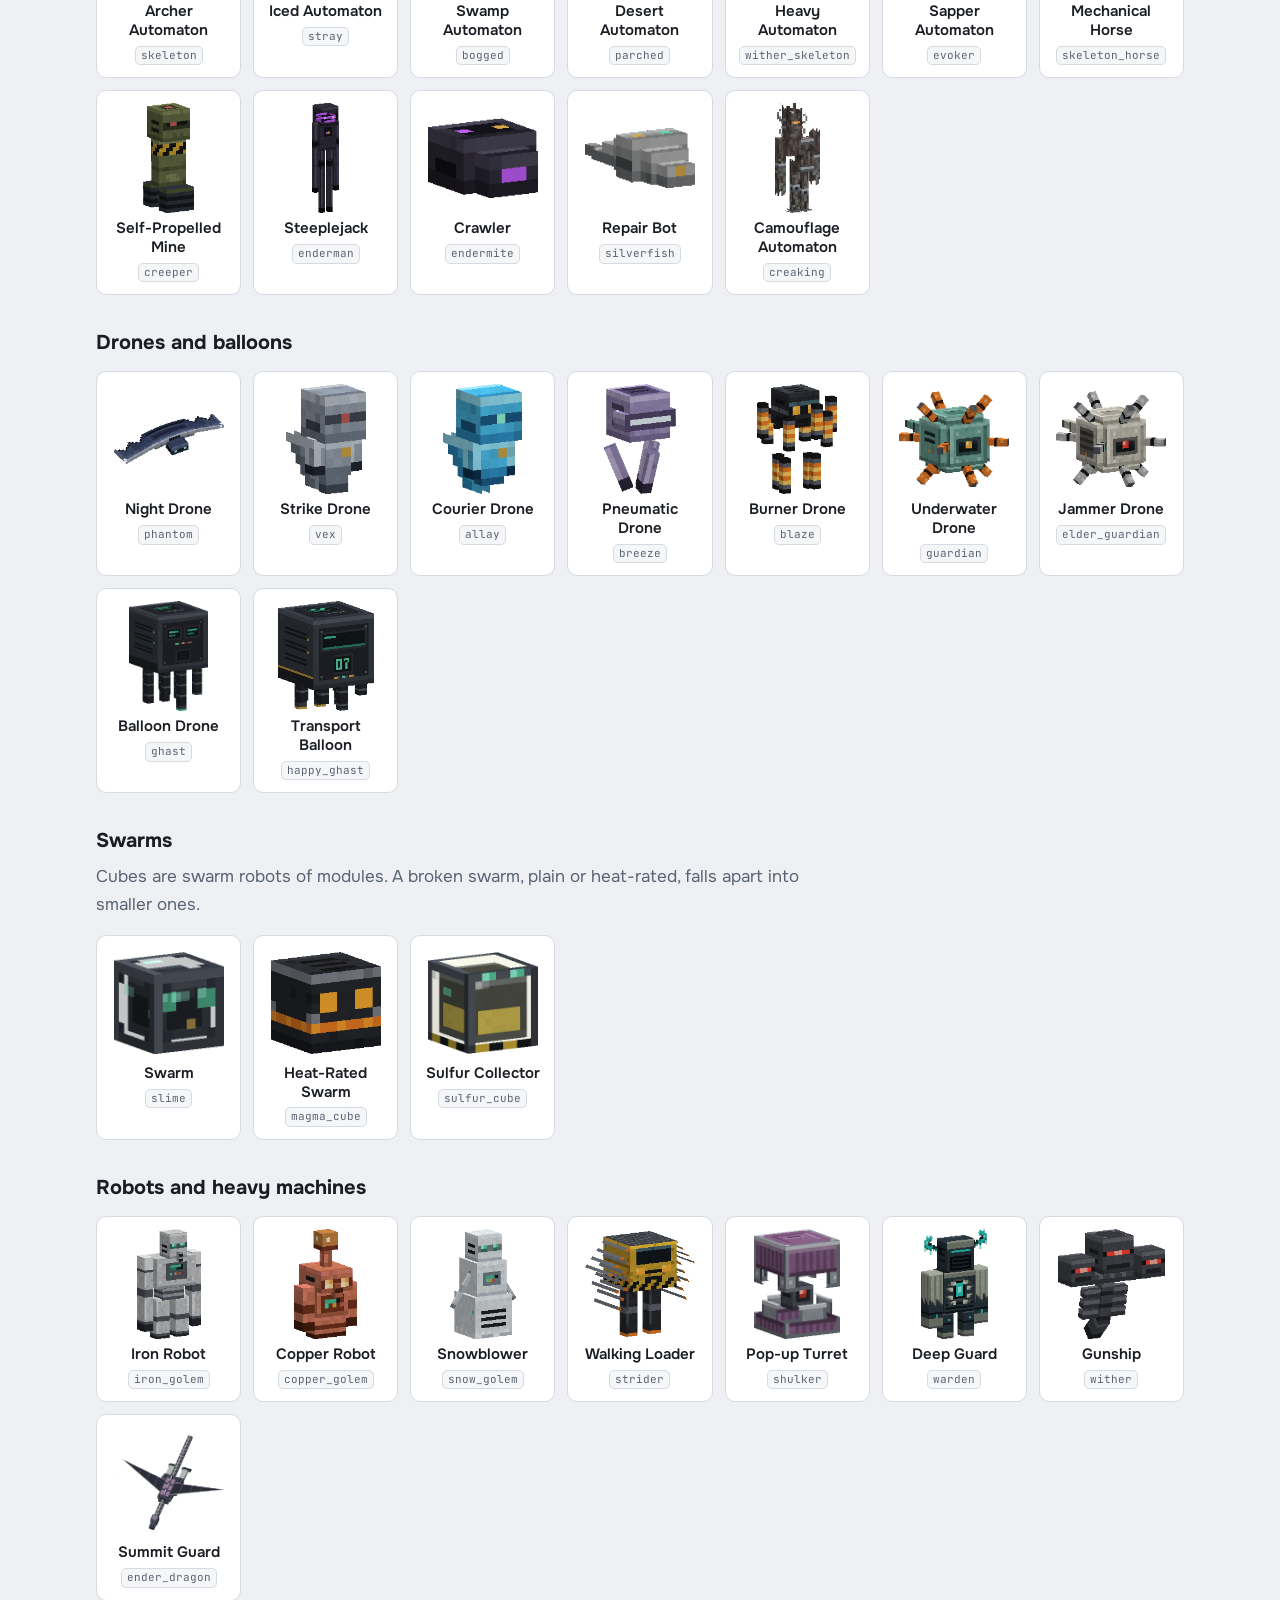
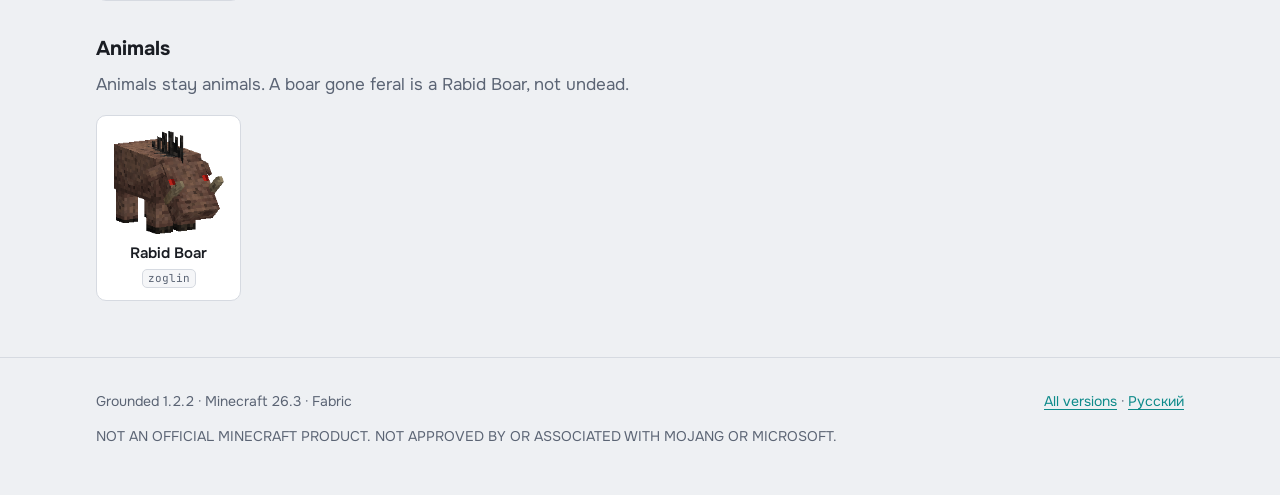
==== commit 6f5af6a8: "Site for Grounded 1.2.2 Co-Authored-By: Claude Opus 5.5 <noreply@anthropic.com>" ====
--- a/en/index.html
+++ b/en/index.html
@@ -41,12 +41,12 @@
       every fantastical mechanic is re-explained as physics, chemistry or industry. Almost everything you
       know is still where it was - it just became honest.</p>
       <div class="buttons">
-        <a class="btn primary" href="https://github.com/Baudi2/grounded/releases/download/v1.2.0/Grounded-MultiMC-1.2.0.zip">Download for MultiMC <small>.zip</small></a>
-        <a class="btn" href="https://github.com/Baudi2/grounded/releases/download/v1.2.0/grounded-1.2.0.jar">Mod only <small>.jar</small></a>
+        <a class="btn primary" href="https://github.com/Baudi2/grounded/releases/download/v1.2.2/Grounded-MultiMC-1.2.2.zip">Download for MultiMC <small>.zip</small></a>
+        <a class="btn" href="https://github.com/Baudi2/grounded/releases/download/v1.2.2/grounded-1.2.2.jar">Mod only <small>.jar</small></a>
       </div>
       <ul class="reqs">
         <li>Minecraft 26.3</li><li>Fabric Loader 0.19.5+</li><li>Fabric API</li><li>Java 25</li>
-        <li>version 1.2.0</li>
+        <li>version 1.2.2</li>
       </ul>
     </div>
     <figure><img class="scene" src="../assets/scenes/pad_summits.png" alt="The pad to the Summits: iron, a coordinate receiver in the middle, control blocks on the corners" loading="lazy"></figure>
@@ -91,7 +91,7 @@
       <div class="card">
         <h3>MultiMC and Prism Launcher</h3>
         <ol class="steps">
-          <li>Download <a href="https://github.com/Baudi2/grounded/releases/download/v1.2.0/Grounded-MultiMC-1.2.0.zip"><code>Grounded-MultiMC-1.2.0.zip</code></a>.</li>
+          <li>Download <a href="https://github.com/Baudi2/grounded/releases/download/v1.2.2/Grounded-MultiMC-1.2.2.zip"><code>Grounded-MultiMC-1.2.2.zip</code></a>.</li>
           <li>In the launcher: <b>Add Instance</b> → <b>Import from zip</b> → pick the file → <b>OK</b>.</li>
           <li>In the instance settings (<b>Edit Instance</b> → <b>Settings</b> → <b>Java</b>) choose Java 25.
           If you have none, get <a href="https://adoptium.net/">Adoptium Temurin 25</a>.</li>
@@ -109,7 +109,7 @@
         <ol class="steps">
           <li>Install Fabric Loader for 26.3 with the <a href="https://fabricmc.net/use/installer/">Fabric
           installer</a>.</li>
-          <li>Download <a href="https://github.com/Baudi2/grounded/releases/download/v1.2.0/grounded-1.2.0.jar"><code>grounded-1.2.0.jar</code></a> and
+          <li>Download <a href="https://github.com/Baudi2/grounded/releases/download/v1.2.2/grounded-1.2.2.jar"><code>grounded-1.2.2.jar</code></a> and
           <a href="https://modrinth.com/mod/fabric-api">Fabric API</a> for 26.3.</li>
           <li>Put both files into the <code>.minecraft/mods</code> folder.</li>
           <li>Start the Fabric profile.</li>
@@ -454,7 +454,7 @@
 
 <footer>
   <div class="wrap">
-    <span>Grounded 1.2.0 · Minecraft 26.3 · Fabric</span>
+    <span>Grounded 1.2.2 · Minecraft 26.3 · Fabric</span>
     <span><a href="https://github.com/Baudi2/grounded/releases">All versions</a> · <a href="../" hreflang="ru">Русский</a></span>
     <span>NOT AN OFFICIAL MINECRAFT PRODUCT. NOT APPROVED BY OR ASSOCIATED WITH MOJANG OR MICROSOFT.</span>
   </div>
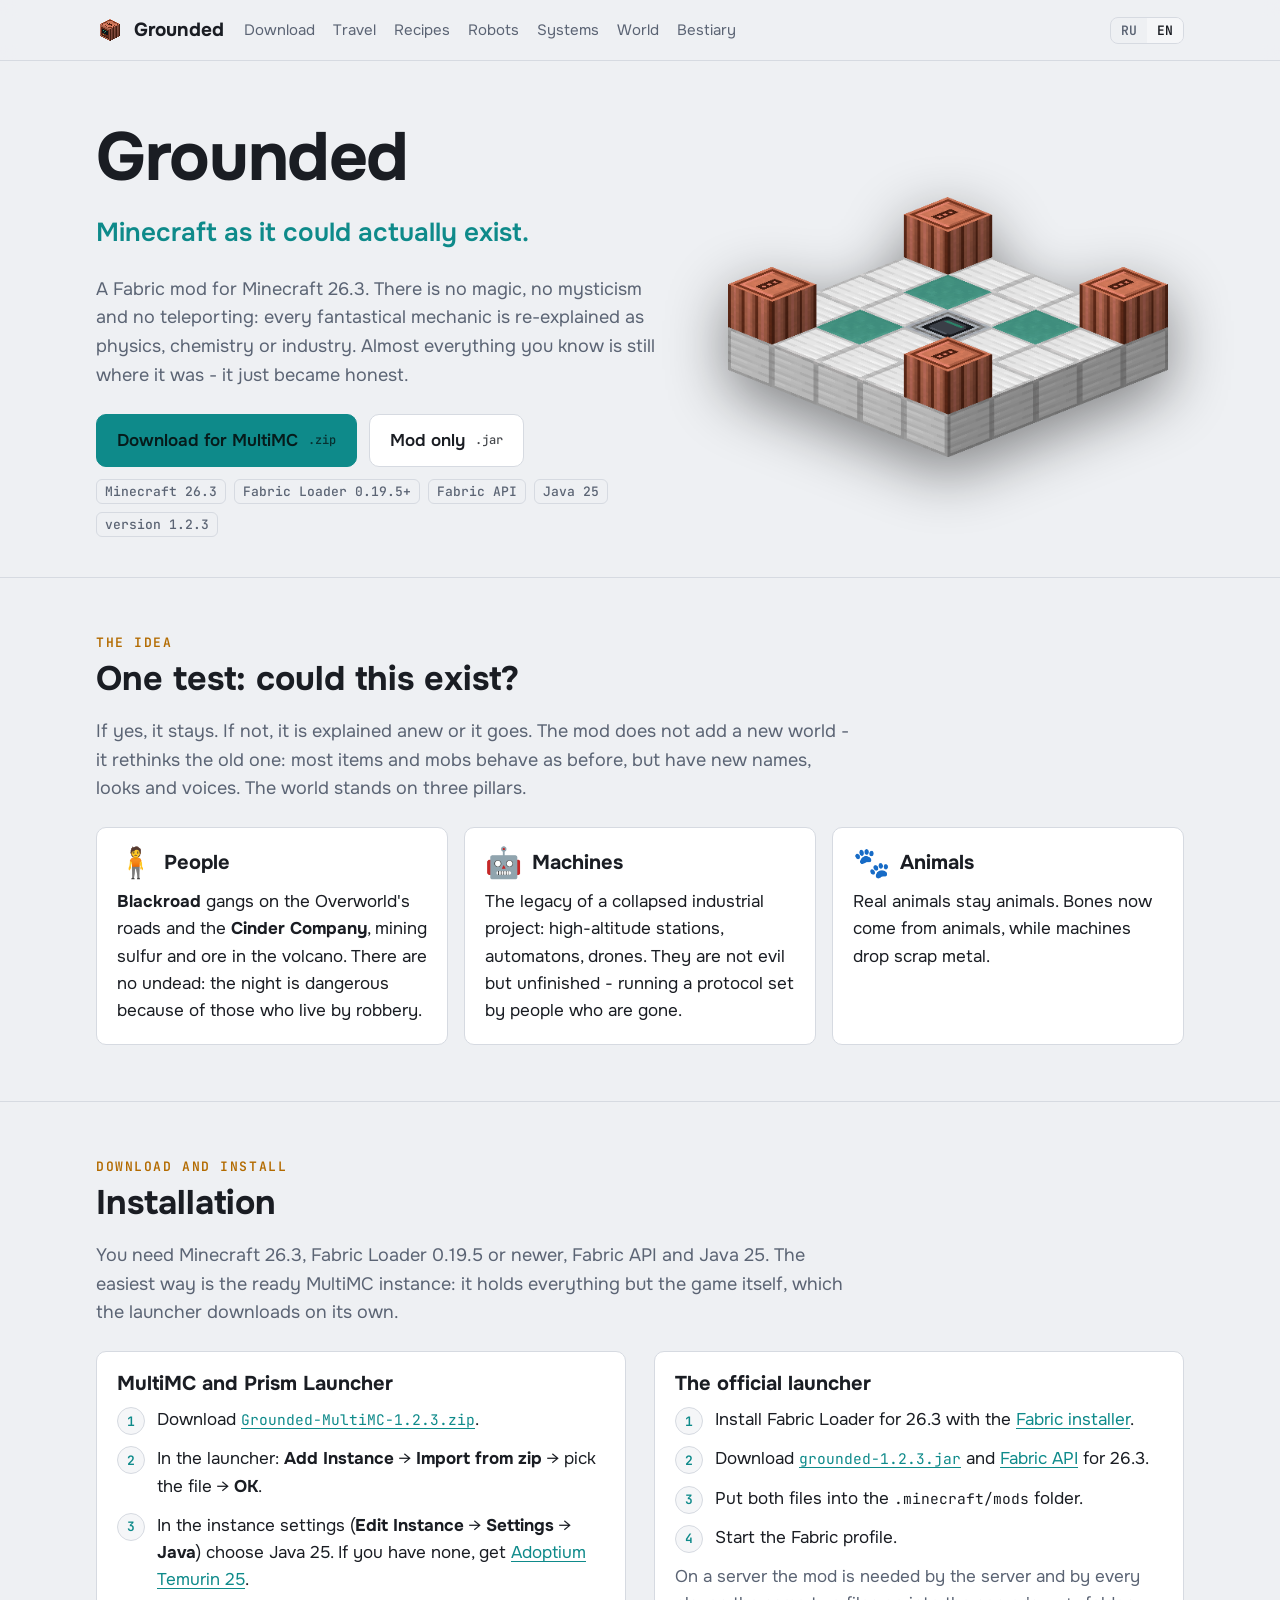
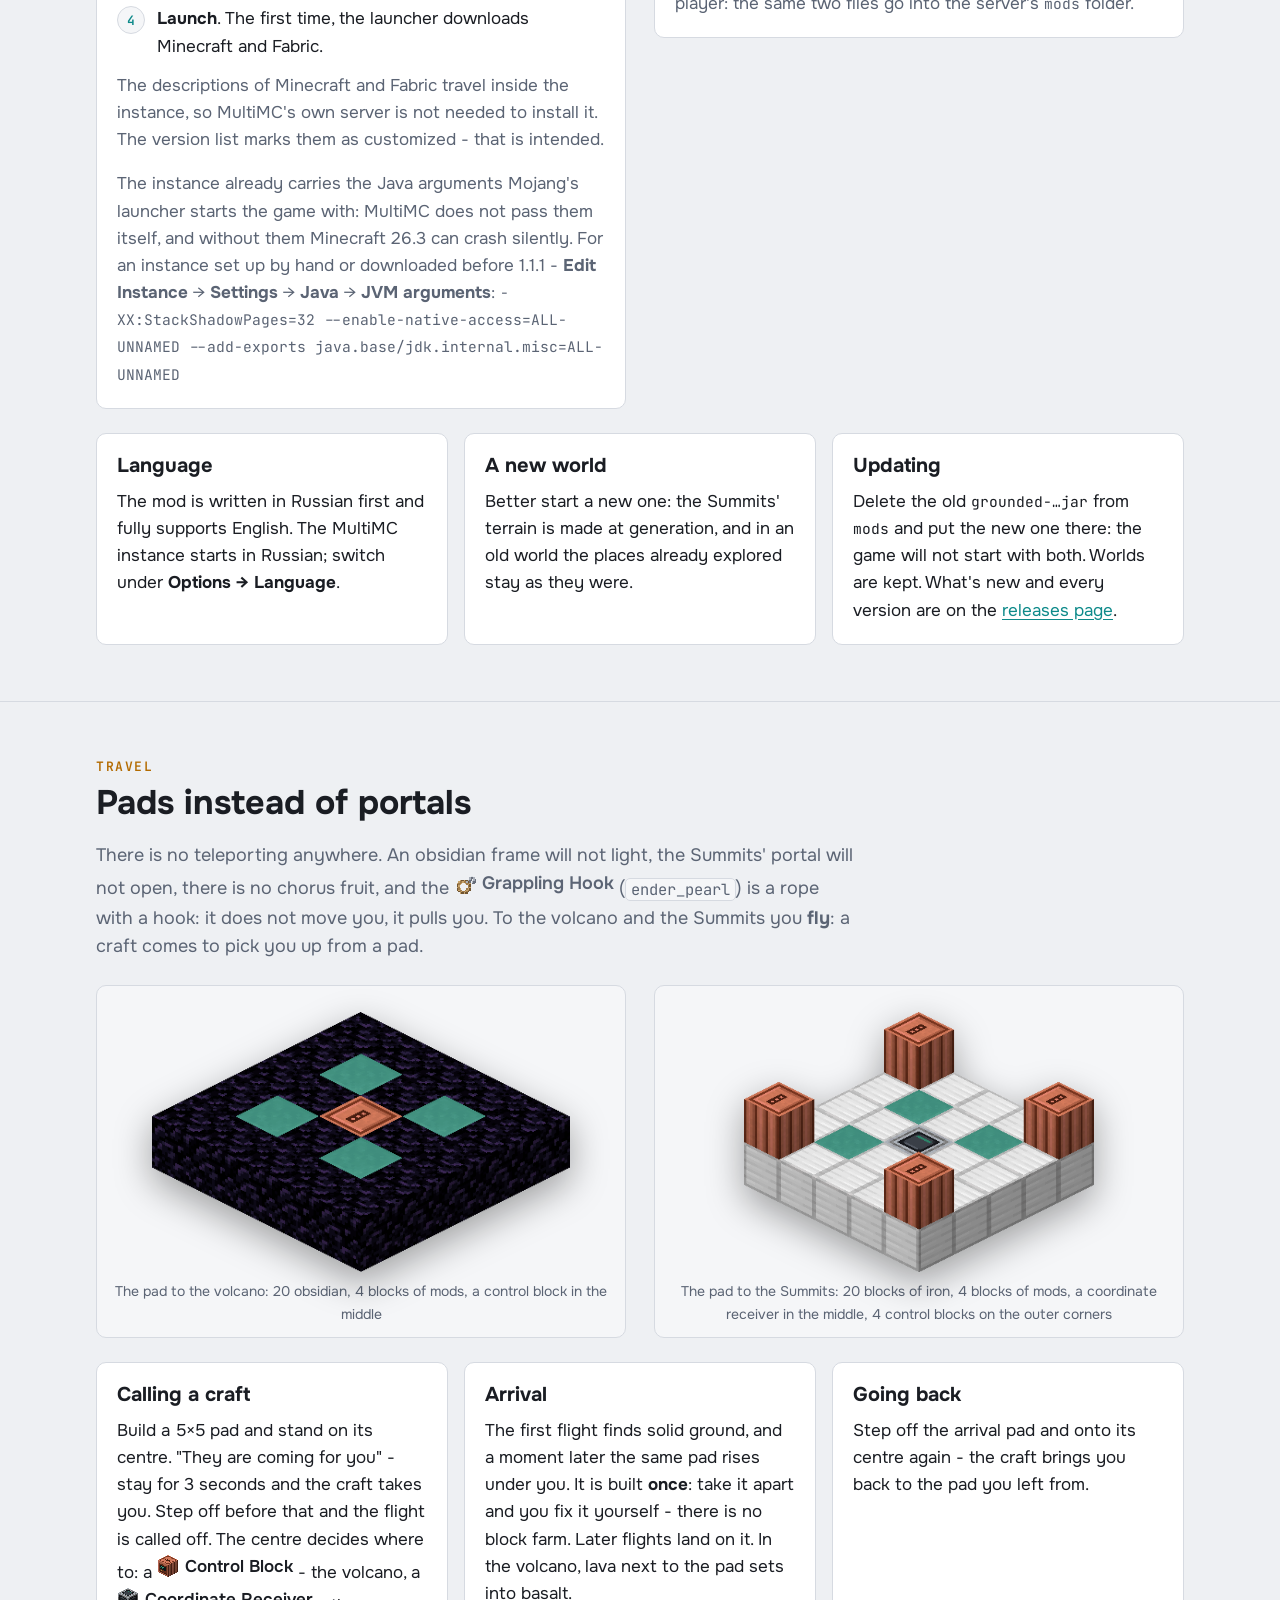
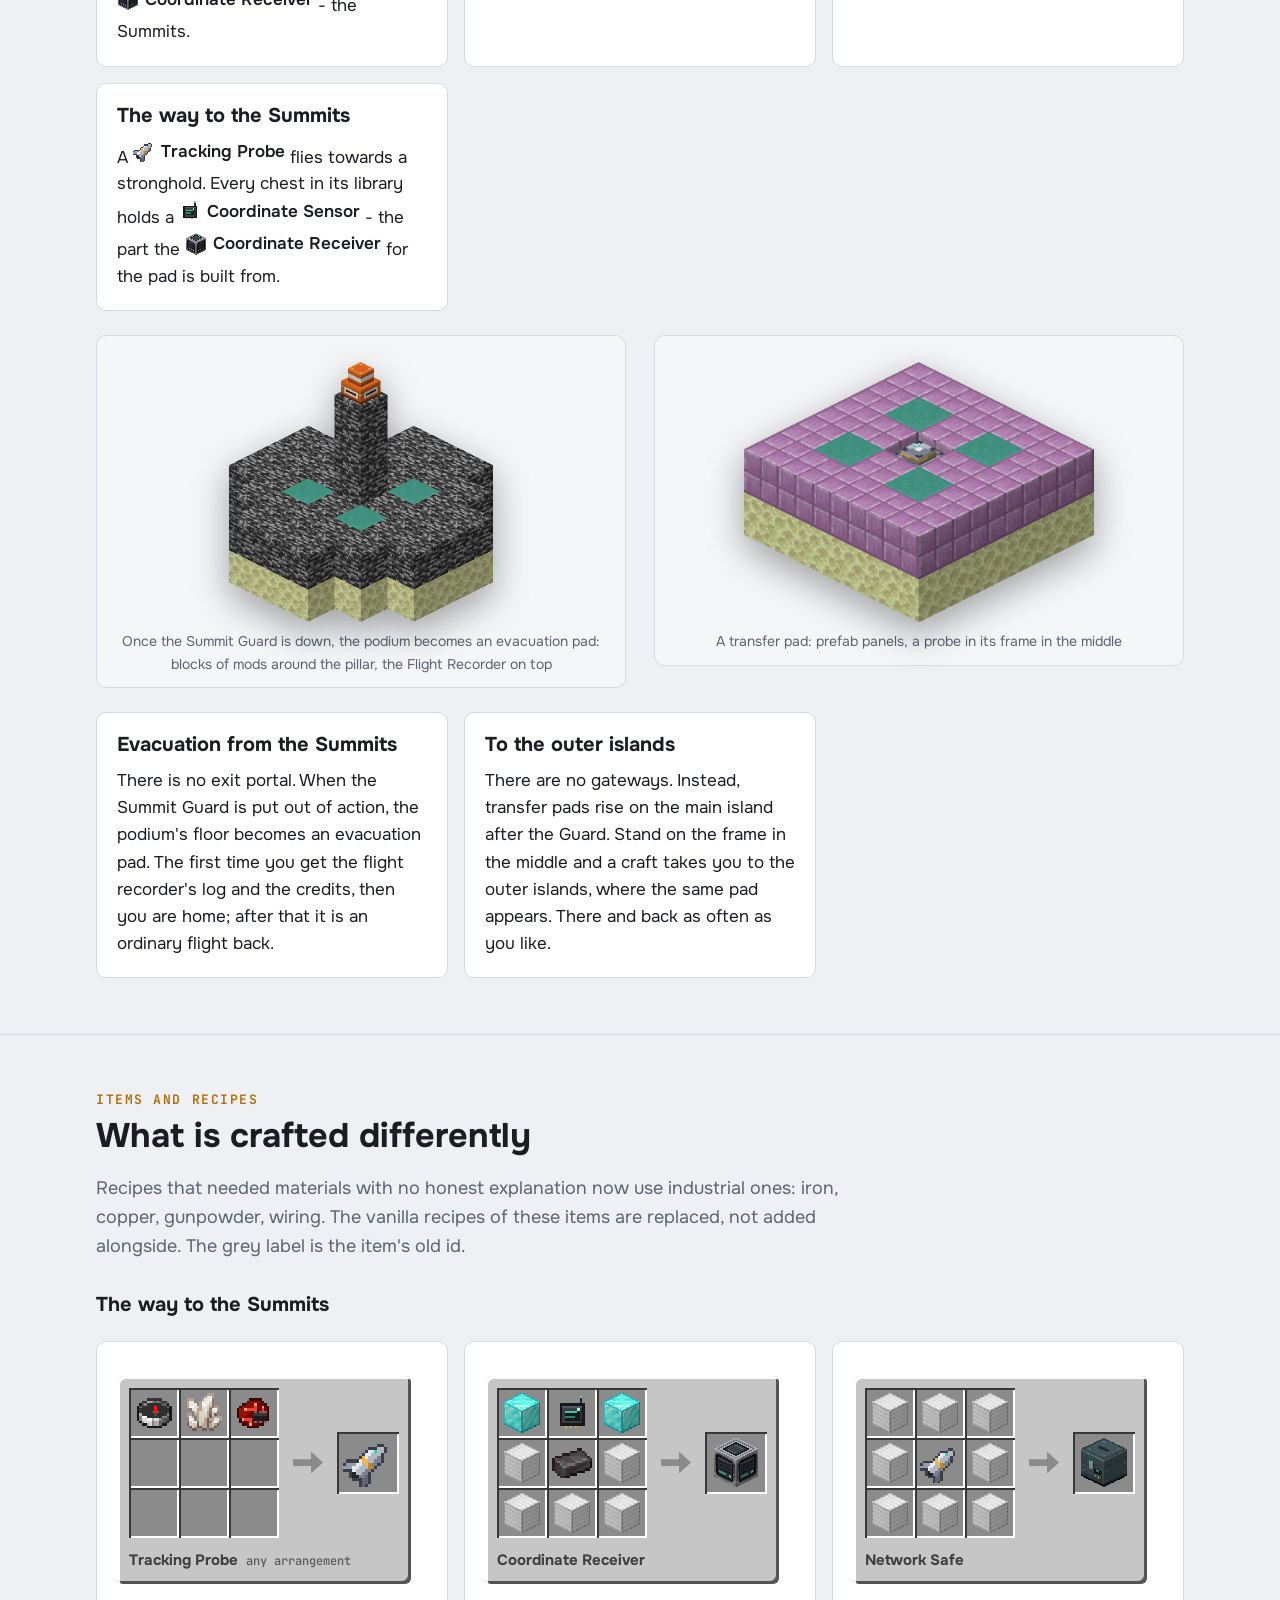
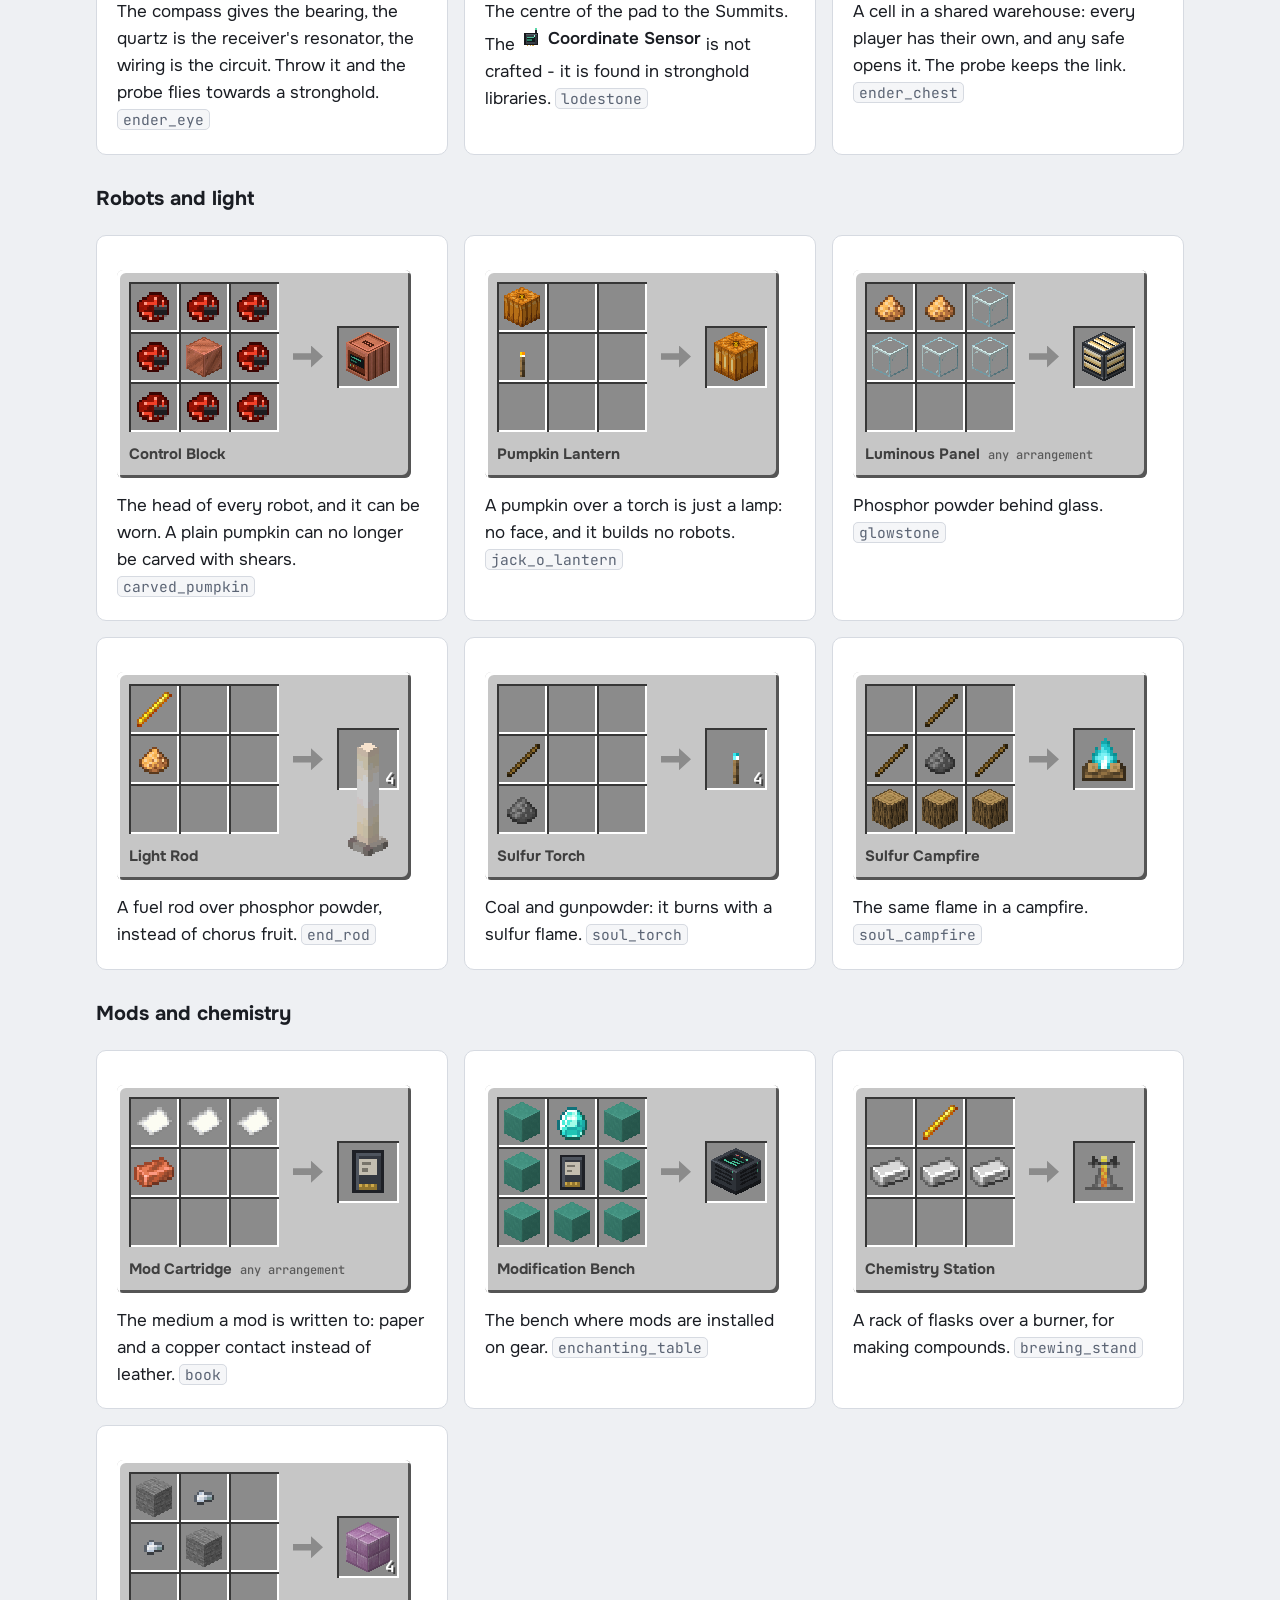
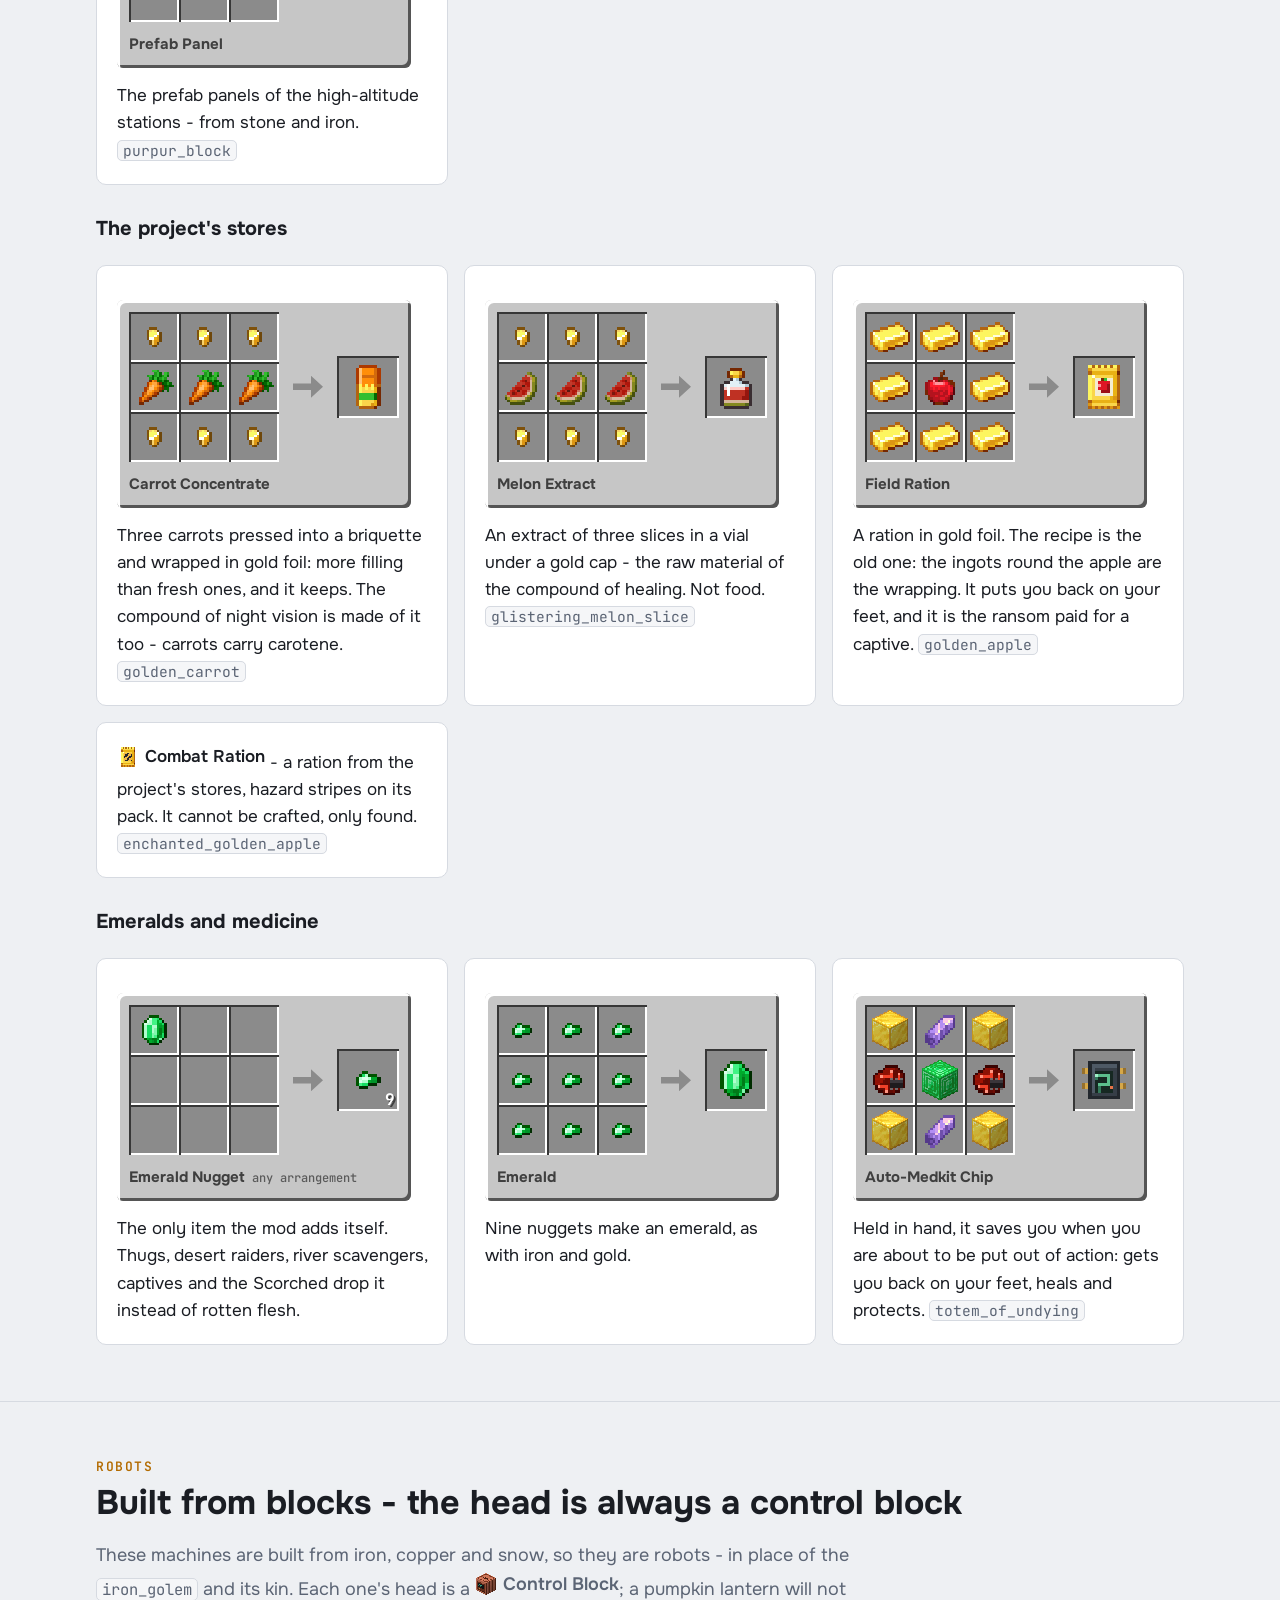
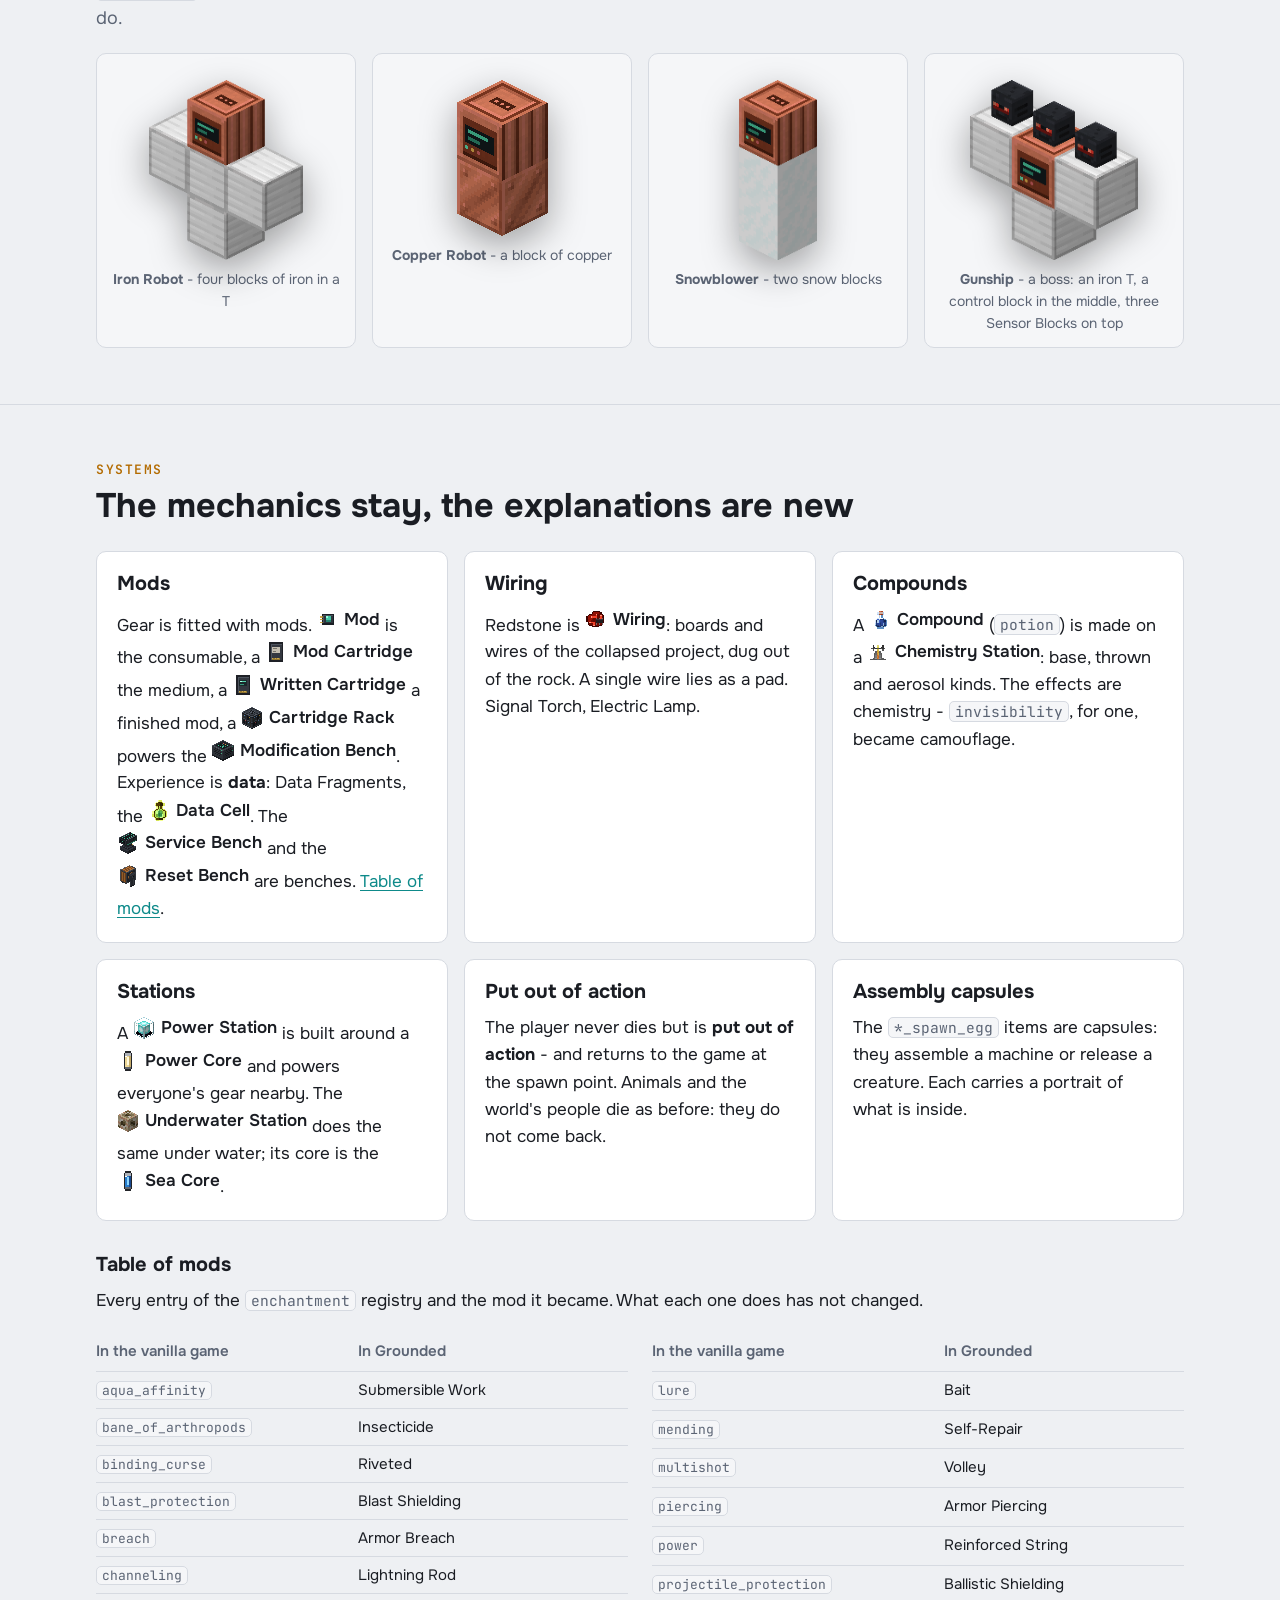
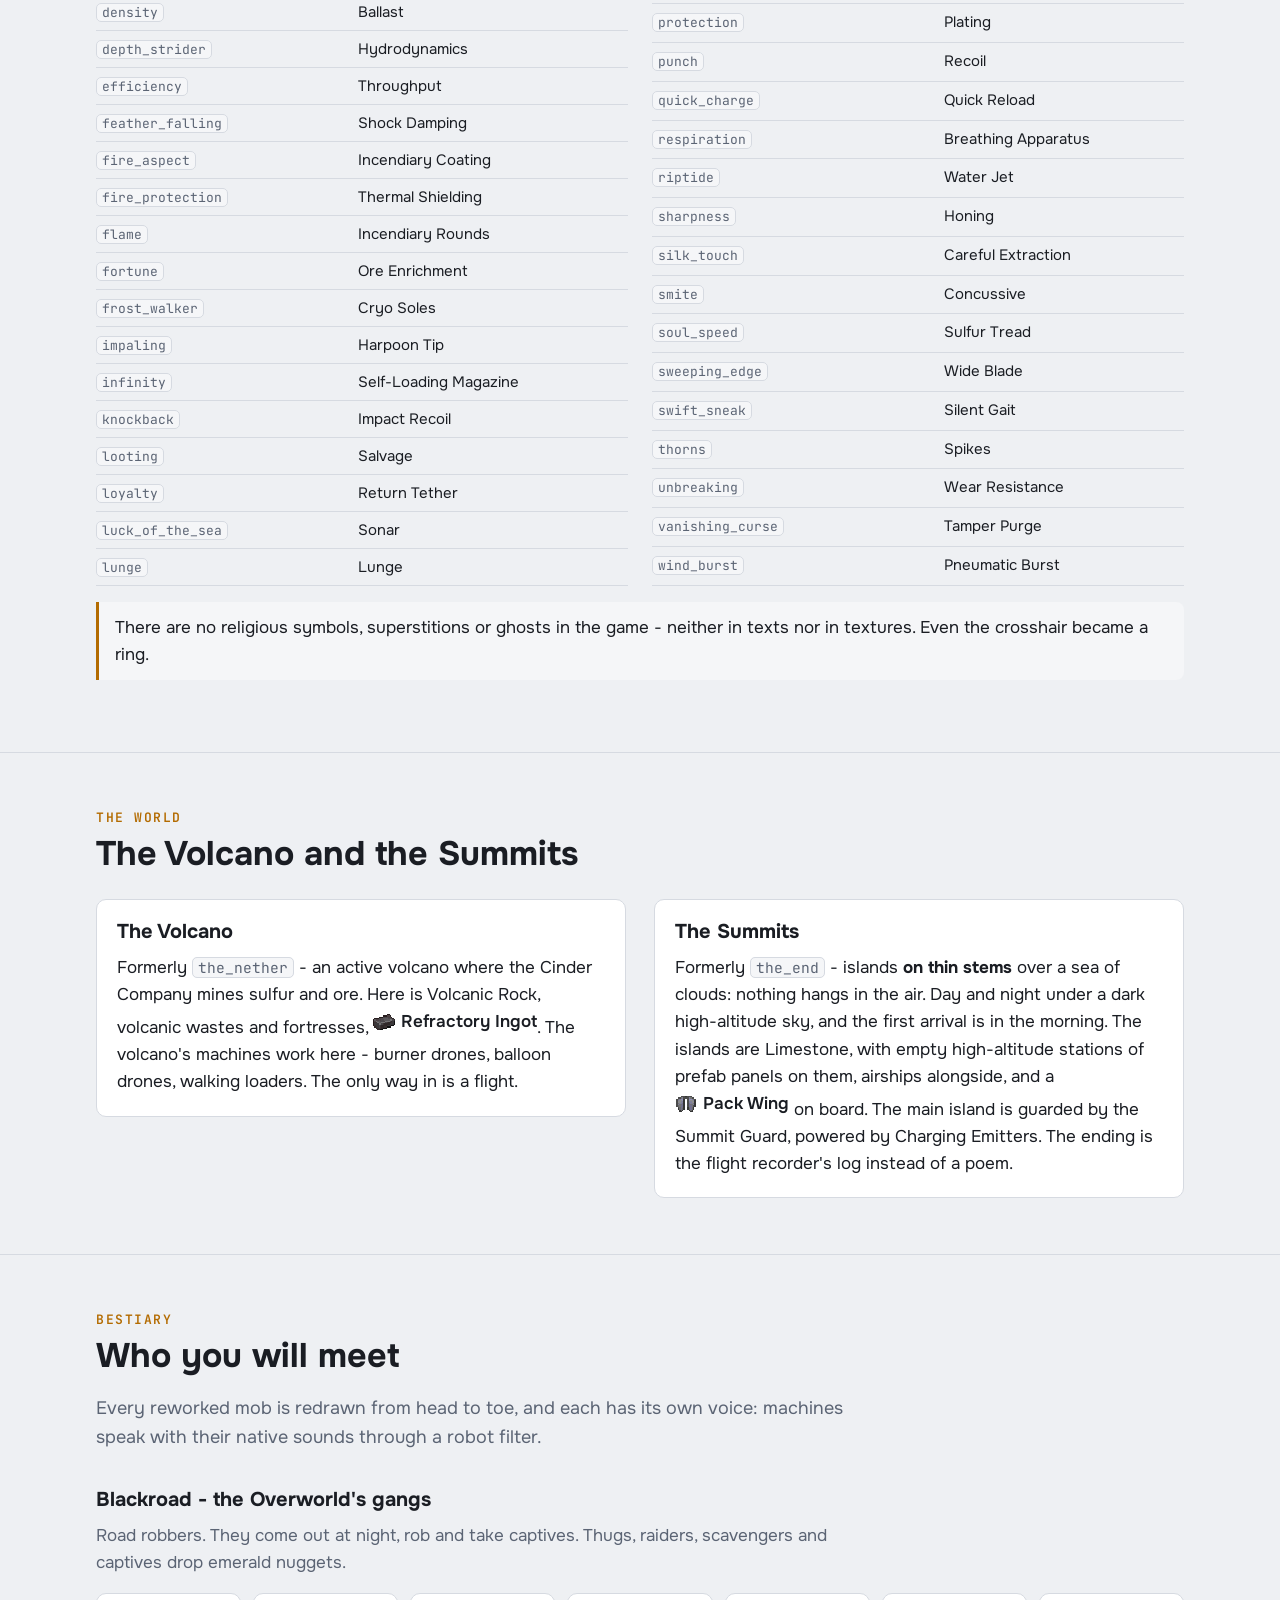
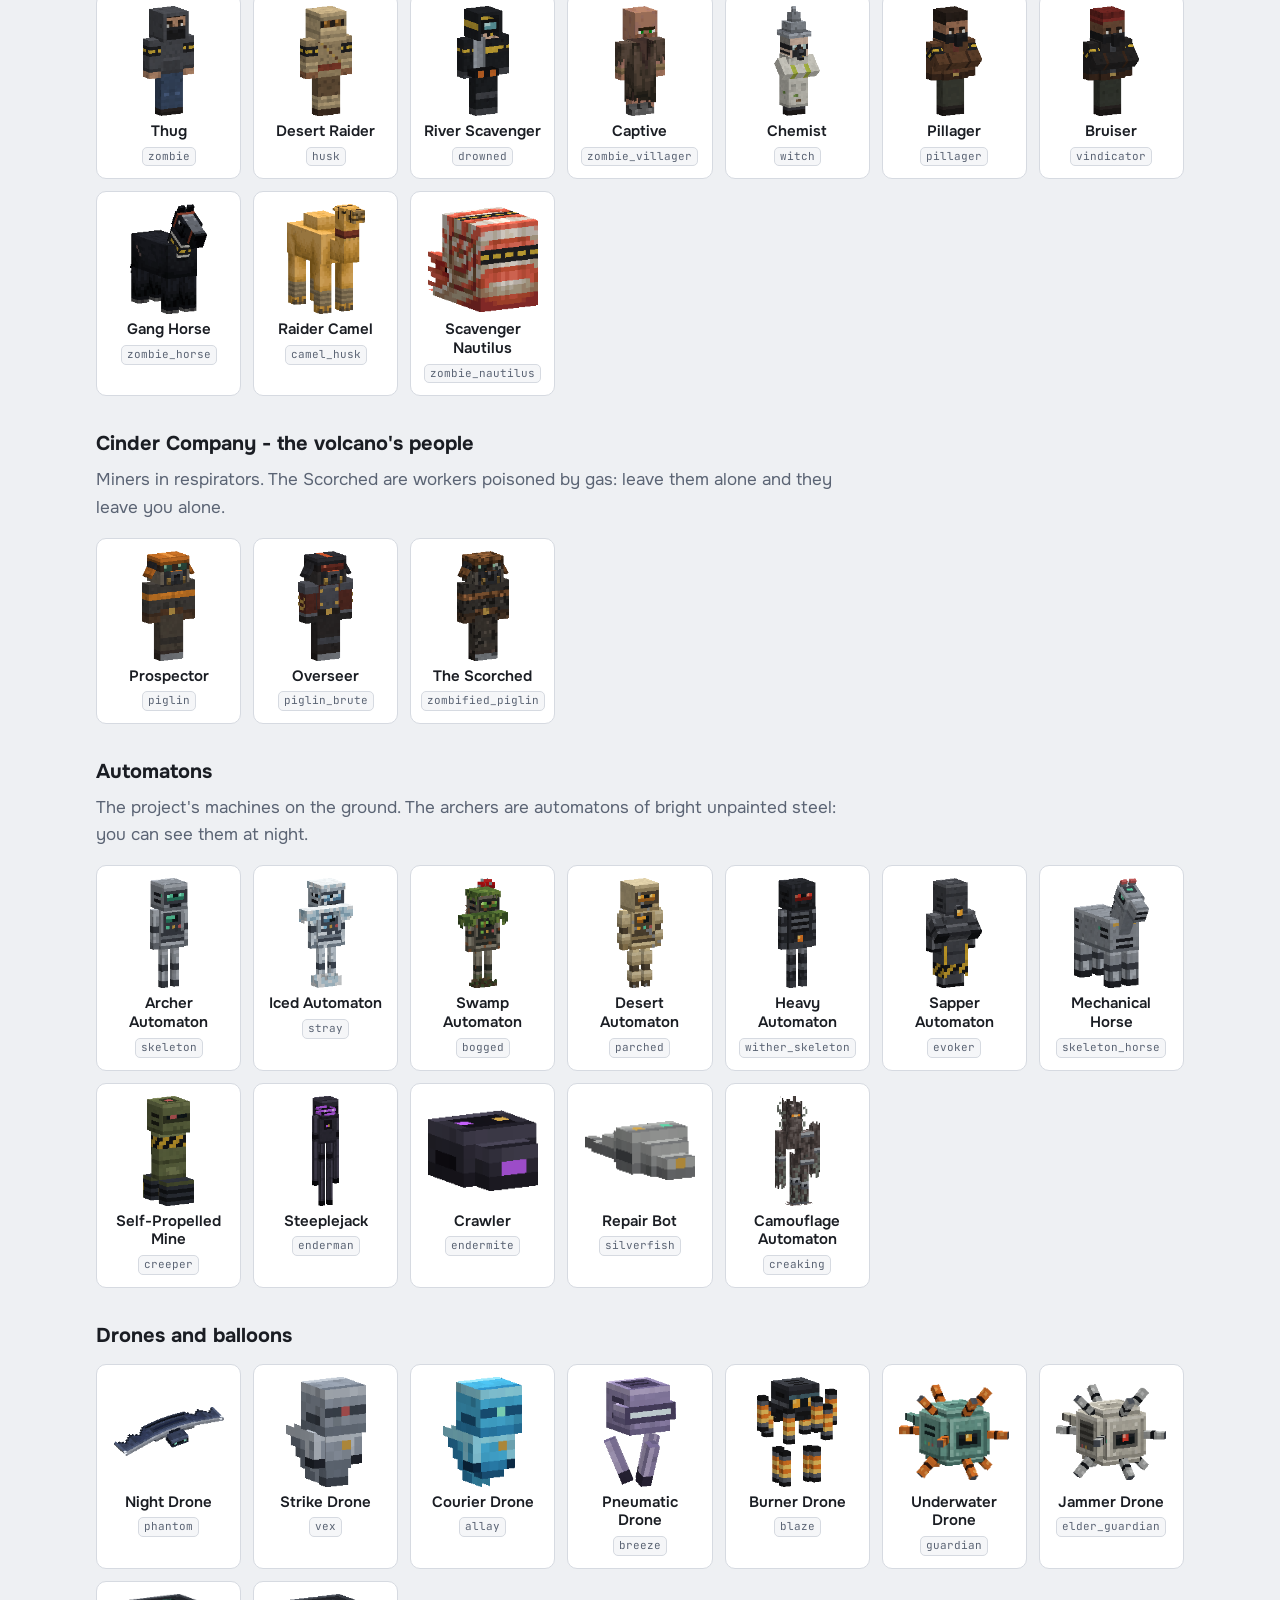
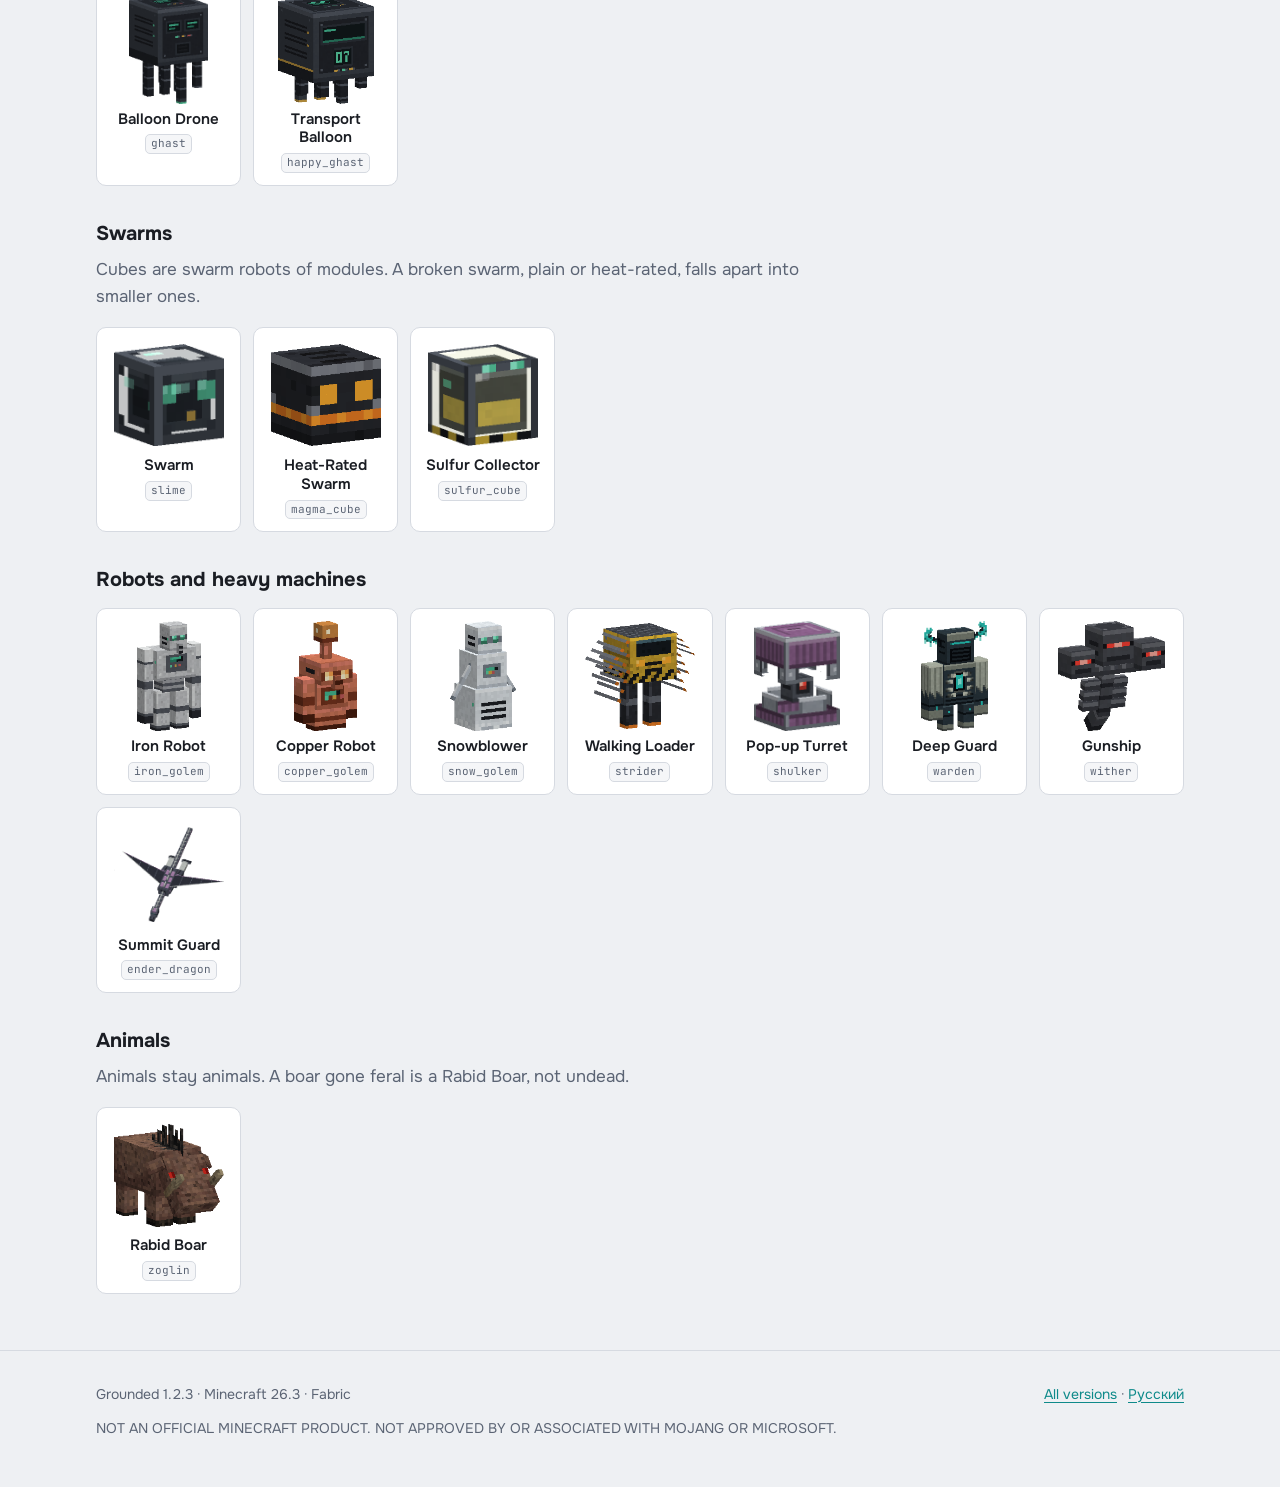
==== commit ef3cebb9: "Site for Grounded 1.2.3 Co-Authored-By: Claude Opus 5.5 <noreply@anthropic.com>" ====
--- a/en/index.html
+++ b/en/index.html
@@ -41,12 +41,12 @@
       every fantastical mechanic is re-explained as physics, chemistry or industry. Almost everything you
       know is still where it was - it just became honest.</p>
       <div class="buttons">
-        <a class="btn primary" href="https://github.com/Baudi2/grounded/releases/download/v1.2.2/Grounded-MultiMC-1.2.2.zip">Download for MultiMC <small>.zip</small></a>
-        <a class="btn" href="https://github.com/Baudi2/grounded/releases/download/v1.2.2/grounded-1.2.2.jar">Mod only <small>.jar</small></a>
+        <a class="btn primary" href="https://github.com/Baudi2/grounded/releases/download/v1.2.3/Grounded-MultiMC-1.2.3.zip">Download for MultiMC <small>.zip</small></a>
+        <a class="btn" href="https://github.com/Baudi2/grounded/releases/download/v1.2.3/grounded-1.2.3.jar">Mod only <small>.jar</small></a>
       </div>
       <ul class="reqs">
         <li>Minecraft 26.3</li><li>Fabric Loader 0.19.5+</li><li>Fabric API</li><li>Java 25</li>
-        <li>version 1.2.2</li>
+        <li>version 1.2.3</li>
       </ul>
     </div>
     <figure><img class="scene" src="../assets/scenes/pad_summits.png" alt="The pad to the Summits: iron, a coordinate receiver in the middle, control blocks on the corners" loading="lazy"></figure>
@@ -91,7 +91,7 @@
       <div class="card">
         <h3>MultiMC and Prism Launcher</h3>
         <ol class="steps">
-          <li>Download <a href="https://github.com/Baudi2/grounded/releases/download/v1.2.2/Grounded-MultiMC-1.2.2.zip"><code>Grounded-MultiMC-1.2.2.zip</code></a>.</li>
+          <li>Download <a href="https://github.com/Baudi2/grounded/releases/download/v1.2.3/Grounded-MultiMC-1.2.3.zip"><code>Grounded-MultiMC-1.2.3.zip</code></a>.</li>
           <li>In the launcher: <b>Add Instance</b> → <b>Import from zip</b> → pick the file → <b>OK</b>.</li>
           <li>In the instance settings (<b>Edit Instance</b> → <b>Settings</b> → <b>Java</b>) choose Java 25.
           If you have none, get <a href="https://adoptium.net/">Adoptium Temurin 25</a>.</li>
@@ -109,7 +109,7 @@
         <ol class="steps">
           <li>Install Fabric Loader for 26.3 with the <a href="https://fabricmc.net/use/installer/">Fabric
           installer</a>.</li>
-          <li>Download <a href="https://github.com/Baudi2/grounded/releases/download/v1.2.2/grounded-1.2.2.jar"><code>grounded-1.2.2.jar</code></a> and
+          <li>Download <a href="https://github.com/Baudi2/grounded/releases/download/v1.2.3/grounded-1.2.3.jar"><code>grounded-1.2.3.jar</code></a> and
           <a href="https://modrinth.com/mod/fabric-api">Fabric API</a> for 26.3.</li>
           <li>Put both files into the <code>.minecraft/mods</code> folder.</li>
           <li>Start the Fabric profile.</li>
@@ -349,7 +349,8 @@
         <p>Gear is fitted with mods. <span class="chip"><img src="../assets/icons/minecraft_lapis_lazuli.png" alt="" loading="lazy">Mod</span> is the consumable, a
         <span class="chip"><img src="../assets/icons/minecraft_book.png" alt="" loading="lazy">Mod Cartridge</span> the medium, a <span class="chip"><img src="../assets/icons/minecraft_enchanted_book.png" alt="" loading="lazy">Written Cartridge</span> a finished mod, a <span class="chip"><img src="../assets/icons/minecraft_bookshelf.png" alt="" loading="lazy">Cartridge Rack</span> powers the
         <span class="chip"><img src="../assets/icons/minecraft_enchanting_table.png" alt="" loading="lazy">Modification Bench</span>. Experience is <b>data</b>: Data Fragments, the
-        <span class="chip"><img src="../assets/icons/minecraft_experience_bottle.png" alt="" loading="lazy">Data Cell</span>. The <span class="chip"><img src="../assets/icons/minecraft_anvil.png" alt="" loading="lazy">Service Bench</span> and the <span class="chip"><img src="../assets/icons/minecraft_grindstone.png" alt="" loading="lazy">Reset Bench</span> are benches.</p>
+        <span class="chip"><img src="../assets/icons/minecraft_experience_bottle.png" alt="" loading="lazy">Data Cell</span>. The <span class="chip"><img src="../assets/icons/minecraft_anvil.png" alt="" loading="lazy">Service Bench</span> and the <span class="chip"><img src="../assets/icons/minecraft_grindstone.png" alt="" loading="lazy">Reset Bench</span> are benches.
+        <a href="#mods-table">Table of mods</a>.</p>
       </div>
       <div class="card">
         <h3>Wiring</h3>
@@ -377,6 +378,9 @@
         carries a portrait of what is inside.</p>
       </div>
     </div>
+    <h3 id="mods-table" style="margin-top:32px">Table of mods</h3>
+    <p>Every entry of the <code class="was">enchantment</code> registry and the mod it became. What each one does has not changed.</p>
+    <div class="modmap"><table><thead><tr><th scope="col">In the vanilla game</th><th scope="col">In Grounded</th></tr></thead><tbody><tr><td><code class="was">aqua_affinity</code></td><td>Submersible Work</td></tr><tr><td><code class="was">bane_of_arthropods</code></td><td>Insecticide</td></tr><tr><td><code class="was">binding_curse</code></td><td>Riveted</td></tr><tr><td><code class="was">blast_protection</code></td><td>Blast Shielding</td></tr><tr><td><code class="was">breach</code></td><td>Armor Breach</td></tr><tr><td><code class="was">channeling</code></td><td>Lightning Rod</td></tr><tr><td><code class="was">density</code></td><td>Ballast</td></tr><tr><td><code class="was">depth_strider</code></td><td>Hydrodynamics</td></tr><tr><td><code class="was">efficiency</code></td><td>Throughput</td></tr><tr><td><code class="was">feather_falling</code></td><td>Shock Damping</td></tr><tr><td><code class="was">fire_aspect</code></td><td>Incendiary Coating</td></tr><tr><td><code class="was">fire_protection</code></td><td>Thermal Shielding</td></tr><tr><td><code class="was">flame</code></td><td>Incendiary Rounds</td></tr><tr><td><code class="was">fortune</code></td><td>Ore Enrichment</td></tr><tr><td><code class="was">frost_walker</code></td><td>Cryo Soles</td></tr><tr><td><code class="was">impaling</code></td><td>Harpoon Tip</td></tr><tr><td><code class="was">infinity</code></td><td>Self-Loading Magazine</td></tr><tr><td><code class="was">knockback</code></td><td>Impact Recoil</td></tr><tr><td><code class="was">looting</code></td><td>Salvage</td></tr><tr><td><code class="was">loyalty</code></td><td>Return Tether</td></tr><tr><td><code class="was">luck_of_the_sea</code></td><td>Sonar</td></tr><tr><td><code class="was">lunge</code></td><td>Lunge</td></tr></tbody></table><table><thead><tr><th scope="col">In the vanilla game</th><th scope="col">In Grounded</th></tr></thead><tbody><tr><td><code class="was">lure</code></td><td>Bait</td></tr><tr><td><code class="was">mending</code></td><td>Self-Repair</td></tr><tr><td><code class="was">multishot</code></td><td>Volley</td></tr><tr><td><code class="was">piercing</code></td><td>Armor Piercing</td></tr><tr><td><code class="was">power</code></td><td>Reinforced String</td></tr><tr><td><code class="was">projectile_protection</code></td><td>Ballistic Shielding</td></tr><tr><td><code class="was">protection</code></td><td>Plating</td></tr><tr><td><code class="was">punch</code></td><td>Recoil</td></tr><tr><td><code class="was">quick_charge</code></td><td>Quick Reload</td></tr><tr><td><code class="was">respiration</code></td><td>Breathing Apparatus</td></tr><tr><td><code class="was">riptide</code></td><td>Water Jet</td></tr><tr><td><code class="was">sharpness</code></td><td>Honing</td></tr><tr><td><code class="was">silk_touch</code></td><td>Careful Extraction</td></tr><tr><td><code class="was">smite</code></td><td>Concussive</td></tr><tr><td><code class="was">soul_speed</code></td><td>Sulfur Tread</td></tr><tr><td><code class="was">sweeping_edge</code></td><td>Wide Blade</td></tr><tr><td><code class="was">swift_sneak</code></td><td>Silent Gait</td></tr><tr><td><code class="was">thorns</code></td><td>Spikes</td></tr><tr><td><code class="was">unbreaking</code></td><td>Wear Resistance</td></tr><tr><td><code class="was">vanishing_curse</code></td><td>Tamper Purge</td></tr><tr><td><code class="was">wind_burst</code></td><td>Pneumatic Burst</td></tr></tbody></table></div>
     <p class="note">There are no religious symbols, superstitions or ghosts in the game - neither in texts nor
     in textures. Even the crosshair became a ring.</p>
   </div>
@@ -454,7 +458,7 @@
 
 <footer>
   <div class="wrap">
-    <span>Grounded 1.2.2 · Minecraft 26.3 · Fabric</span>
+    <span>Grounded 1.2.3 · Minecraft 26.3 · Fabric</span>
     <span><a href="https://github.com/Baudi2/grounded/releases">All versions</a> · <a href="../" hreflang="ru">Русский</a></span>
     <span>NOT AN OFFICIAL MINECRAFT PRODUCT. NOT APPROVED BY OR ASSOCIATED WITH MOJANG OR MICROSOFT.</span>
   </div>
--- a/assets/style.css
+++ b/assets/style.css
@@ -128,6 +128,14 @@
 .chip img { width: 22px; height: 22px; object-fit: contain; image-rendering: pixelated; vertical-align: -5px; }
 code.was { color: var(--muted); background: var(--panel-2); border: 1px solid var(--line); border-radius: 5px; padding: 0 5px; white-space: nowrap; }
 
+/* --- the table of mods: two tables side by side, one under the other on a phone --- */
+.modmap { display: grid; grid-template-columns: repeat(auto-fit, minmax(min(100%, 340px), 1fr)); gap: 0 24px; margin-top: 16px; }
+.modmap table { width: 100%; border-collapse: collapse; font-size: 15px; }
+.modmap th { text-align: left; font-weight: 600; color: var(--muted); padding: 8px 8px 8px 0; border-bottom: 1px solid var(--line); }
+.modmap td { padding: 6px 8px 6px 0; border-bottom: 1px solid var(--line); vertical-align: baseline; }
+.modmap code.was { font-size: 13px; }
+@media (max-width: 735px) { .modmap table + table thead { display: none; } }
+
 /* --- recipes: the game's crafting grid --- */
 .recipe {
   display: grid; grid-template-columns: auto auto auto; align-items: center; gap: 10px 14px;
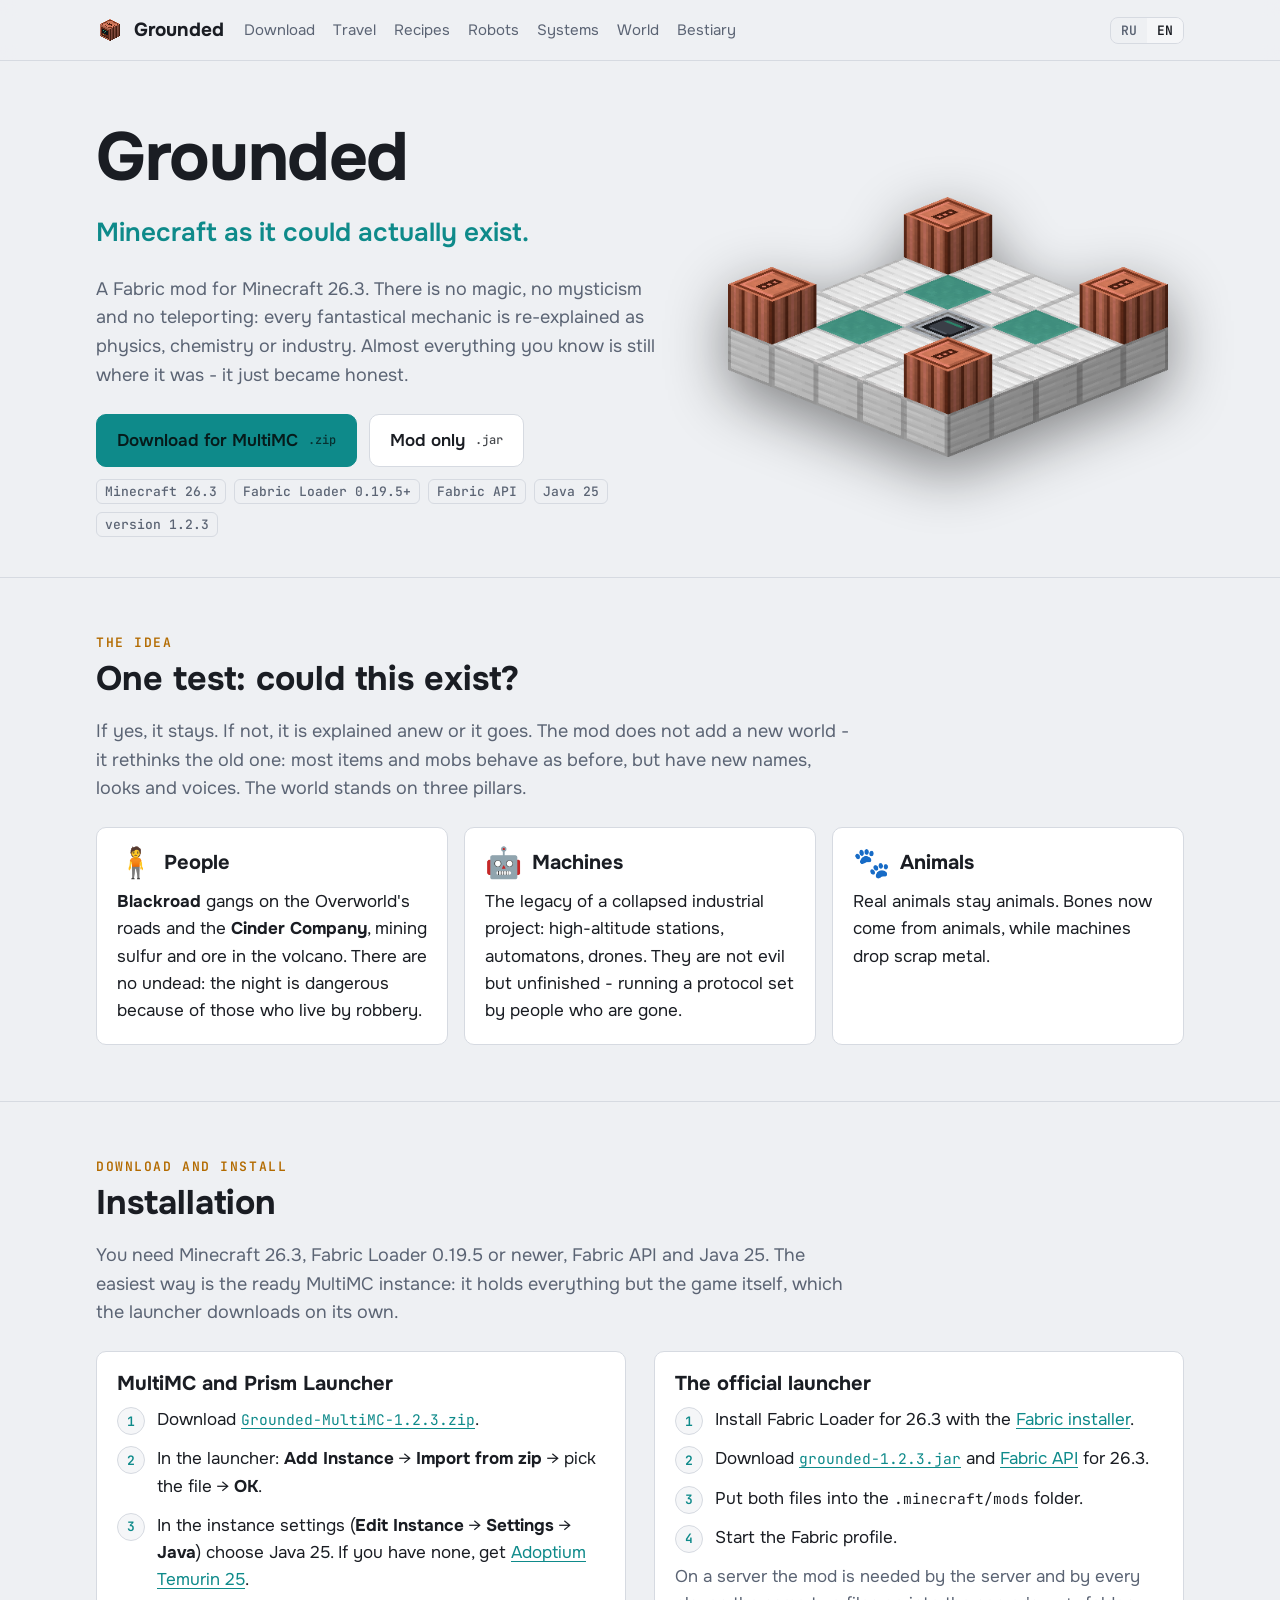
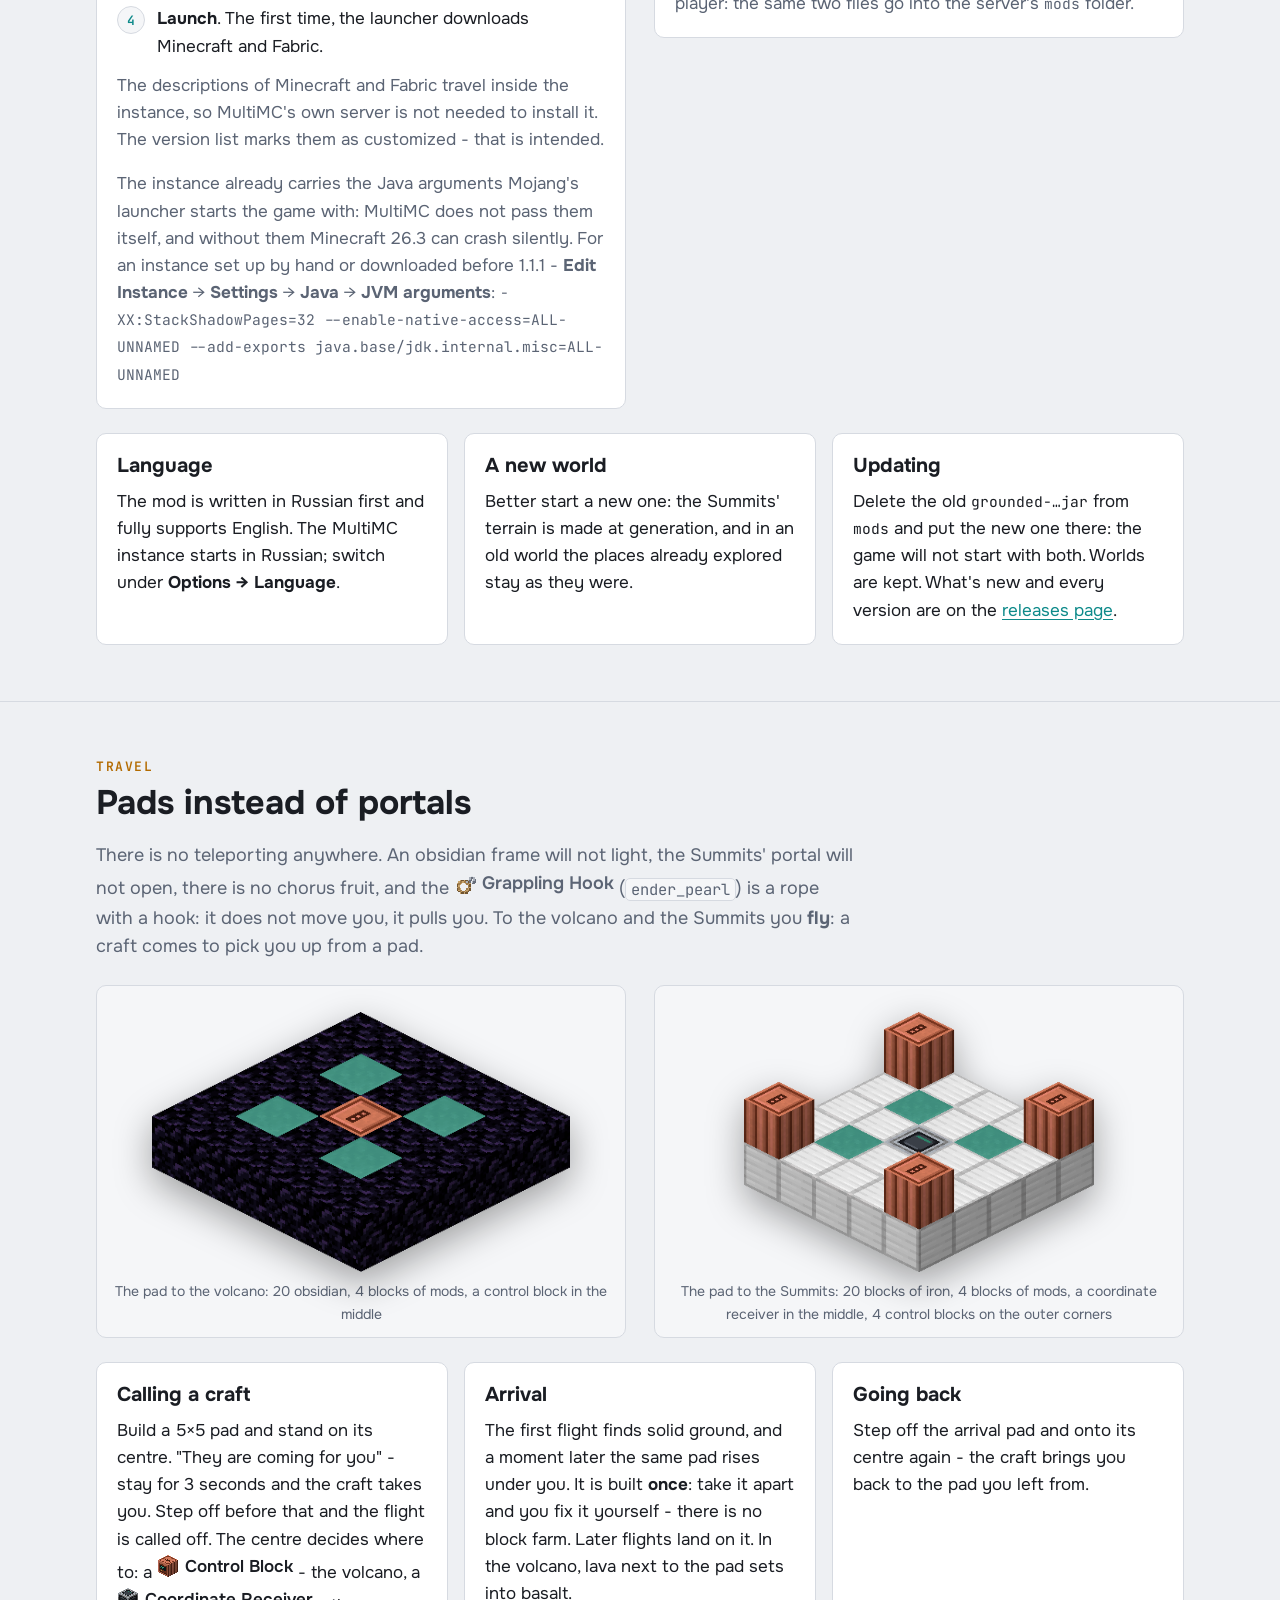
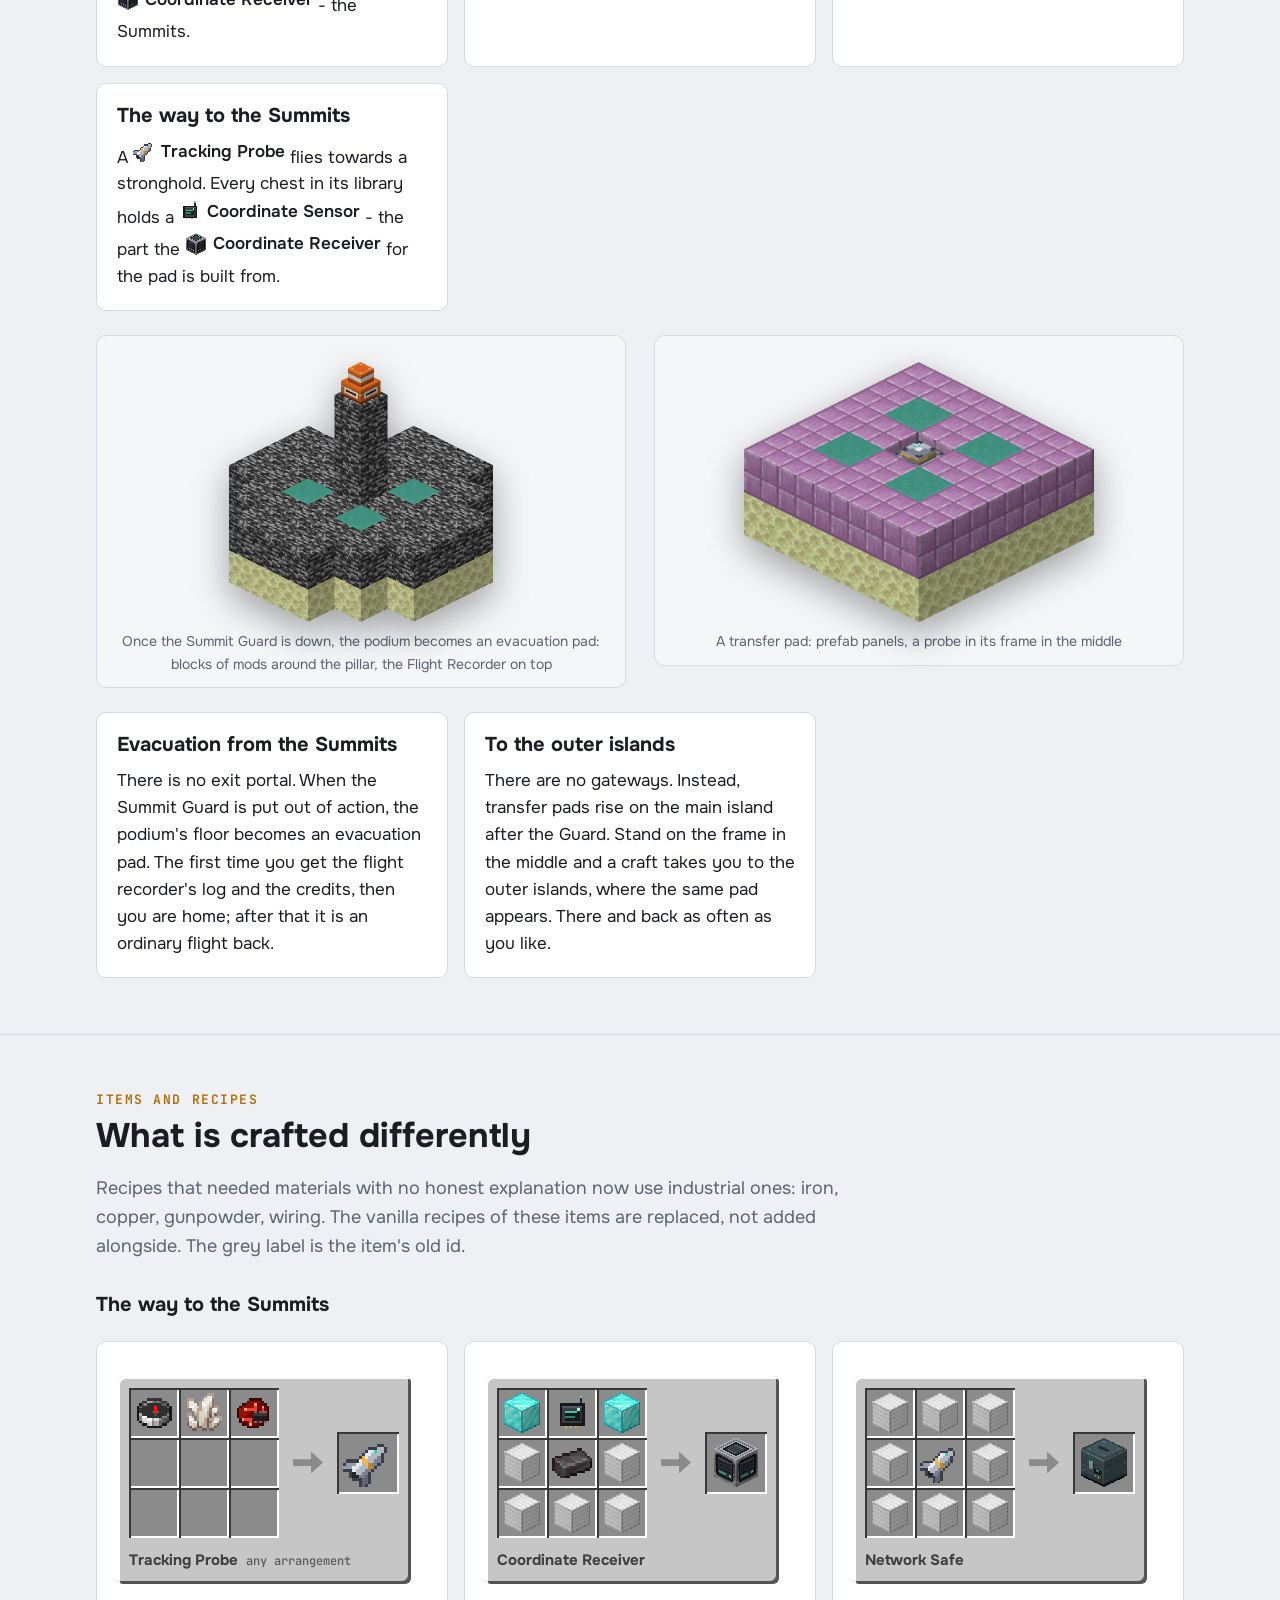
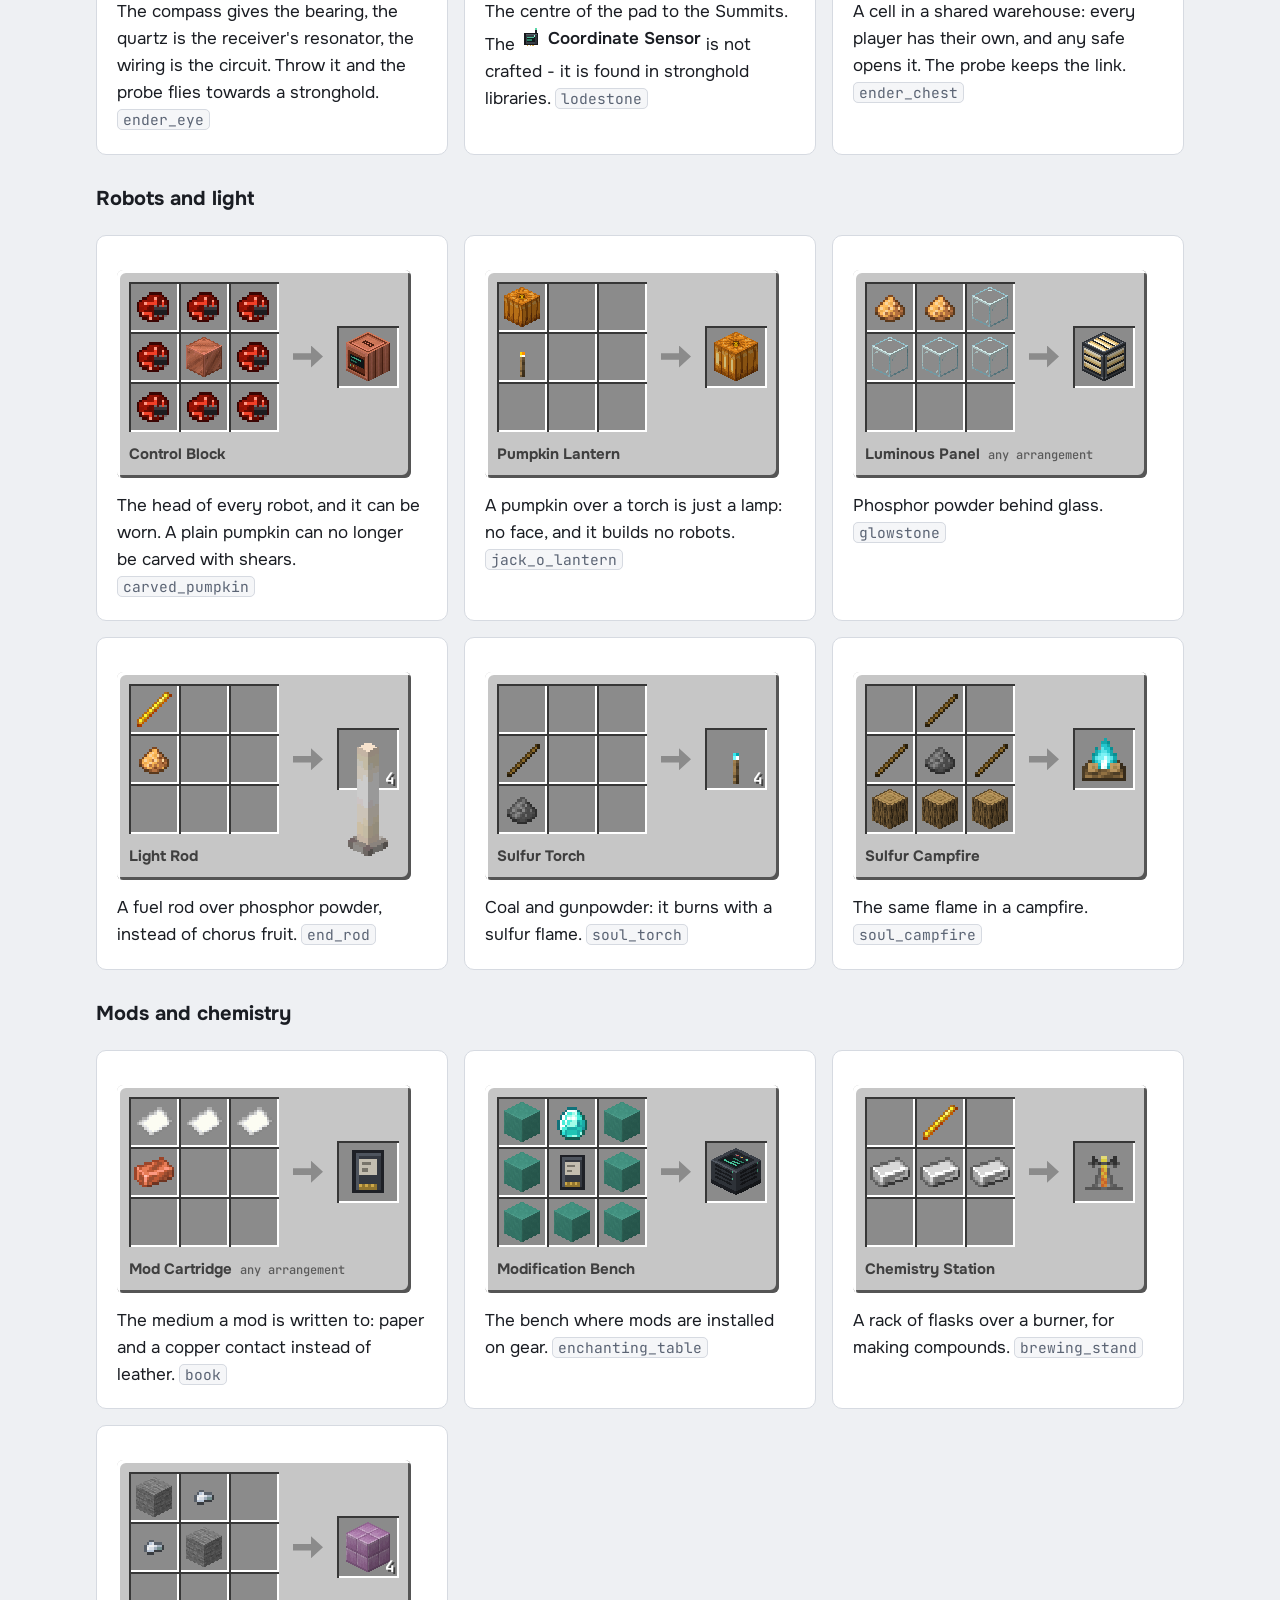
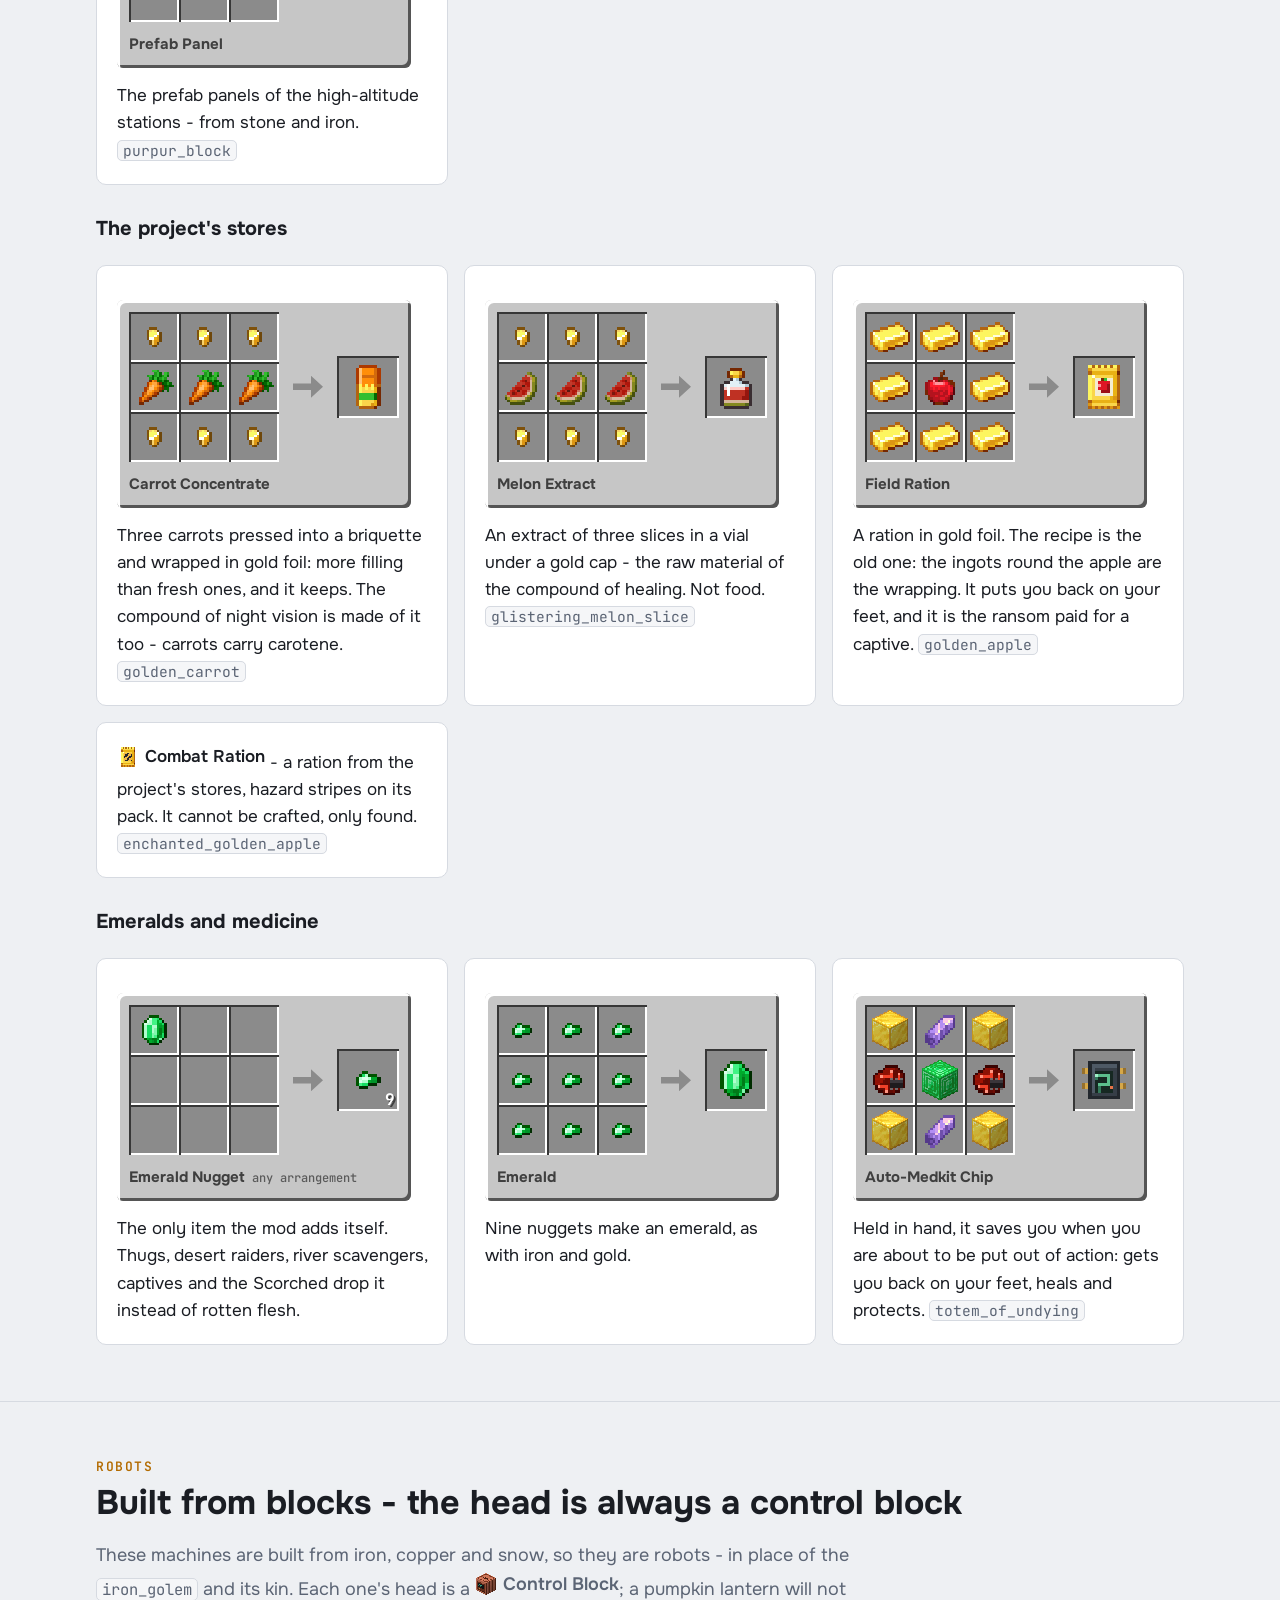
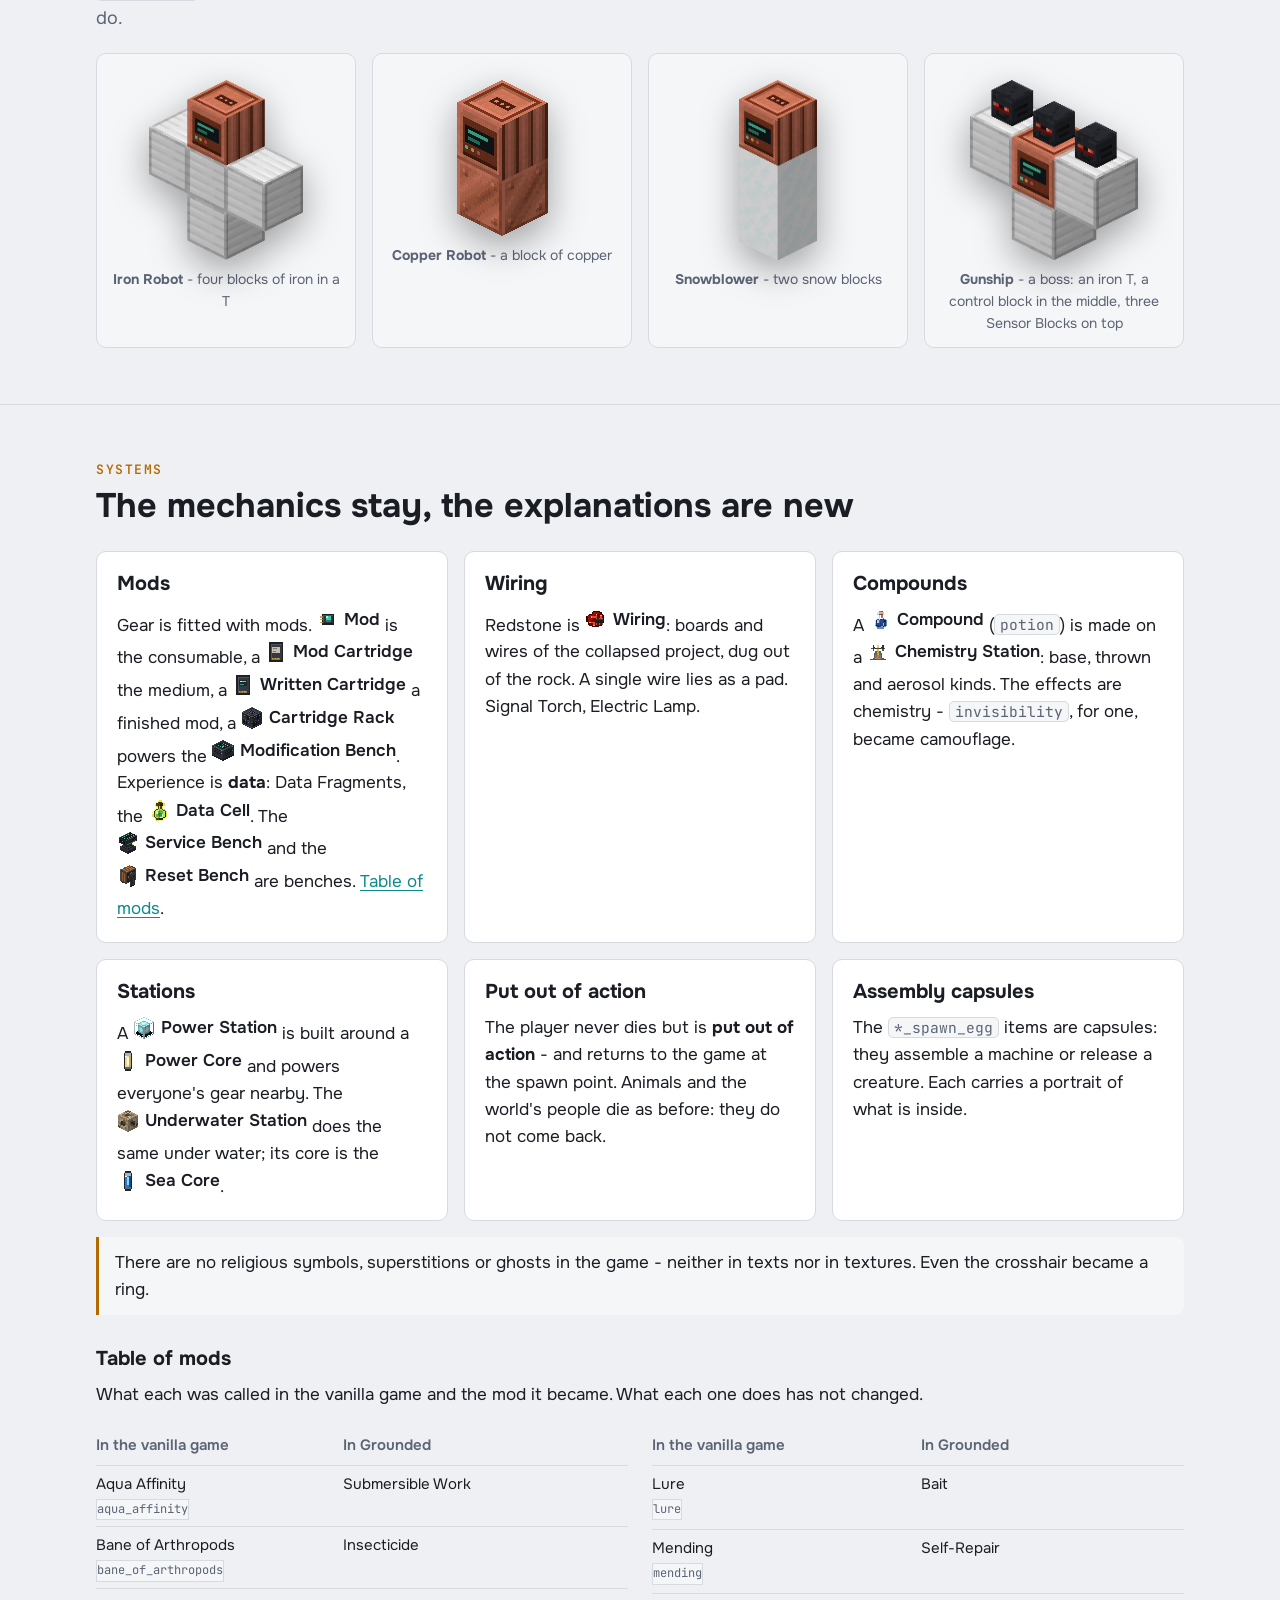
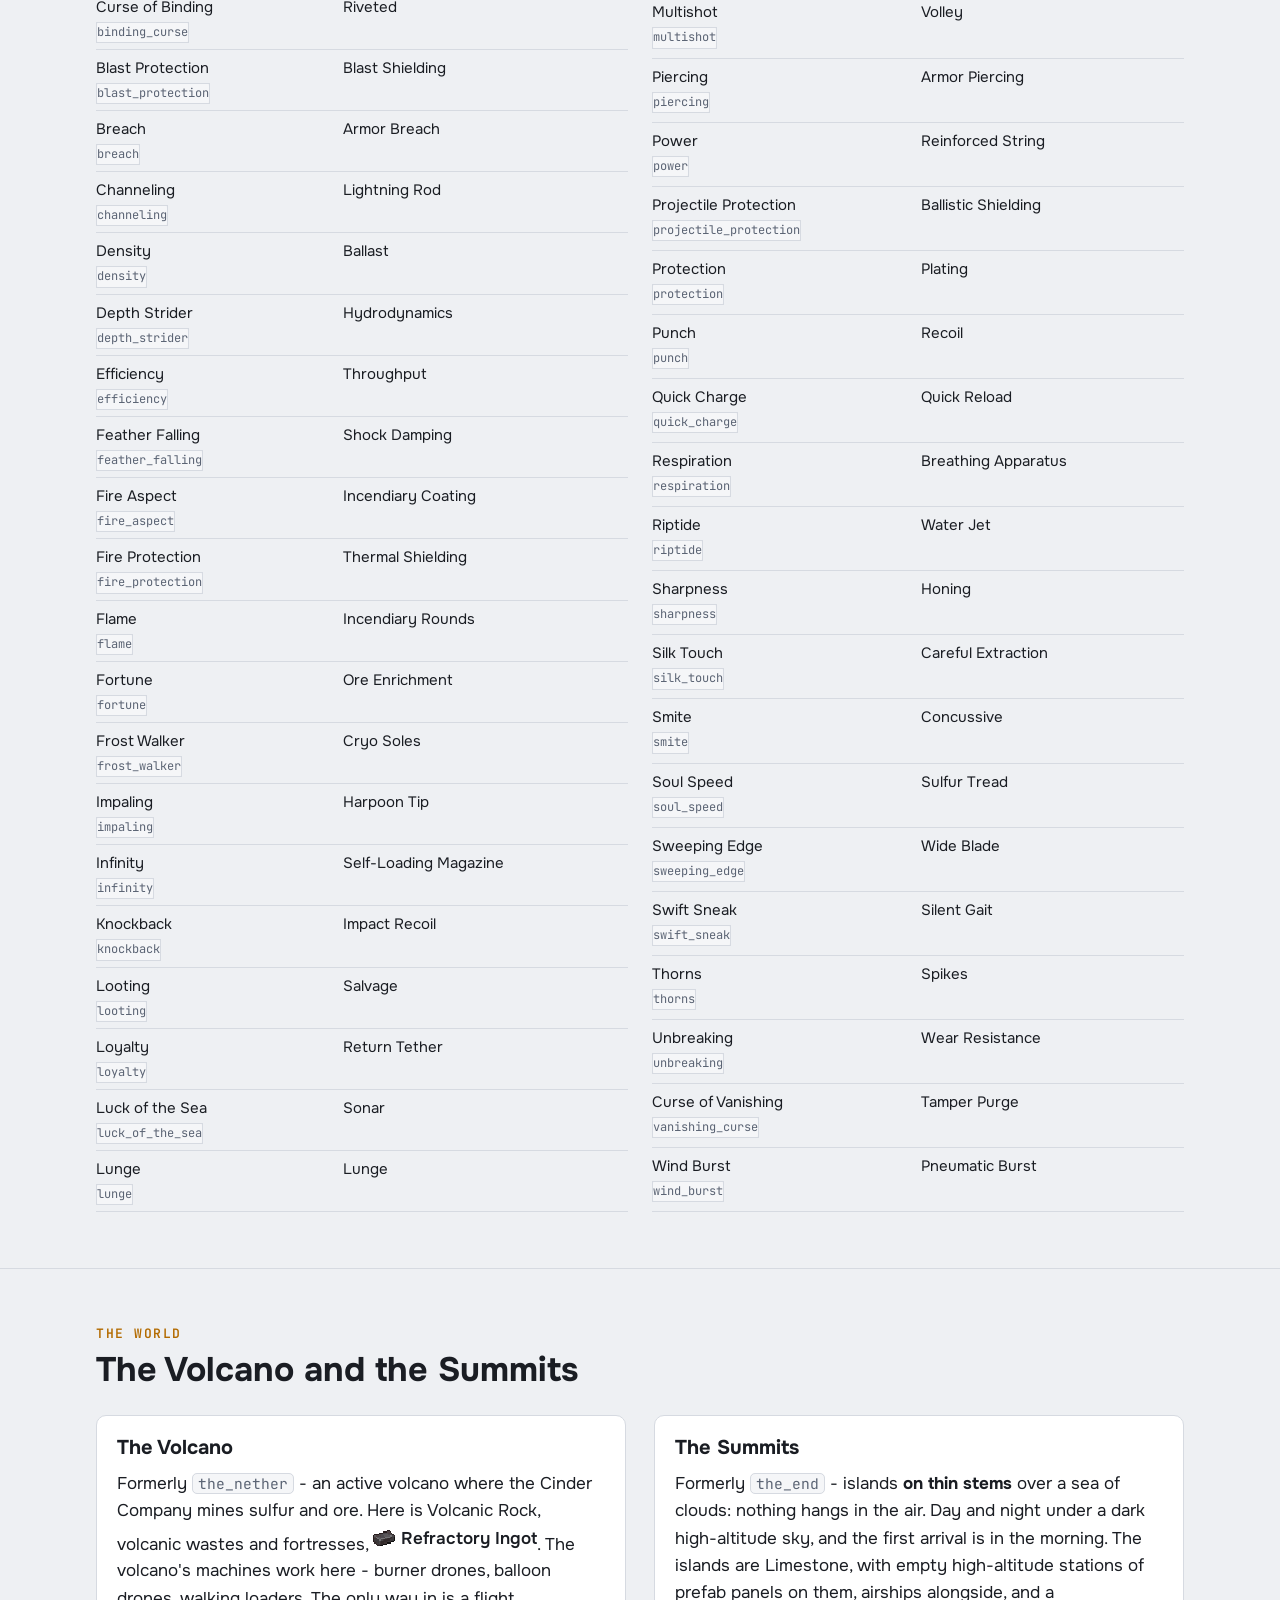
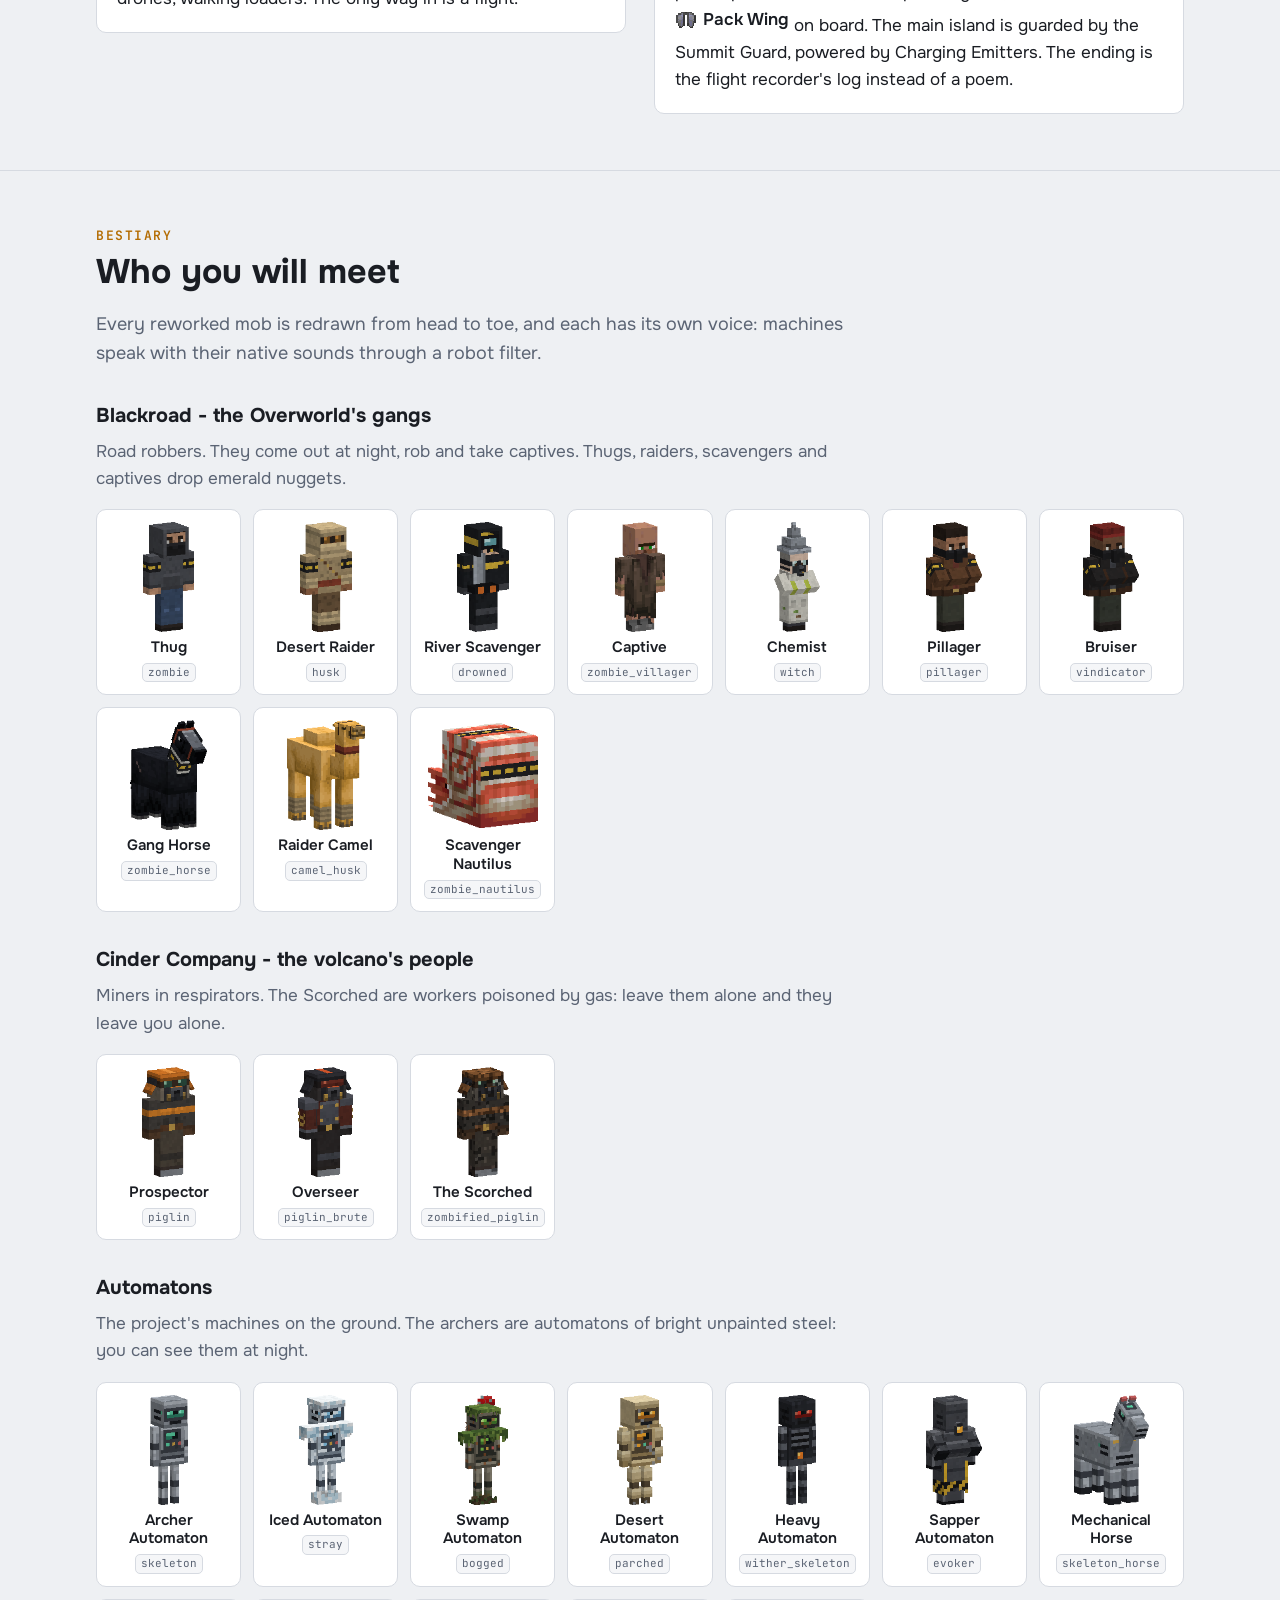
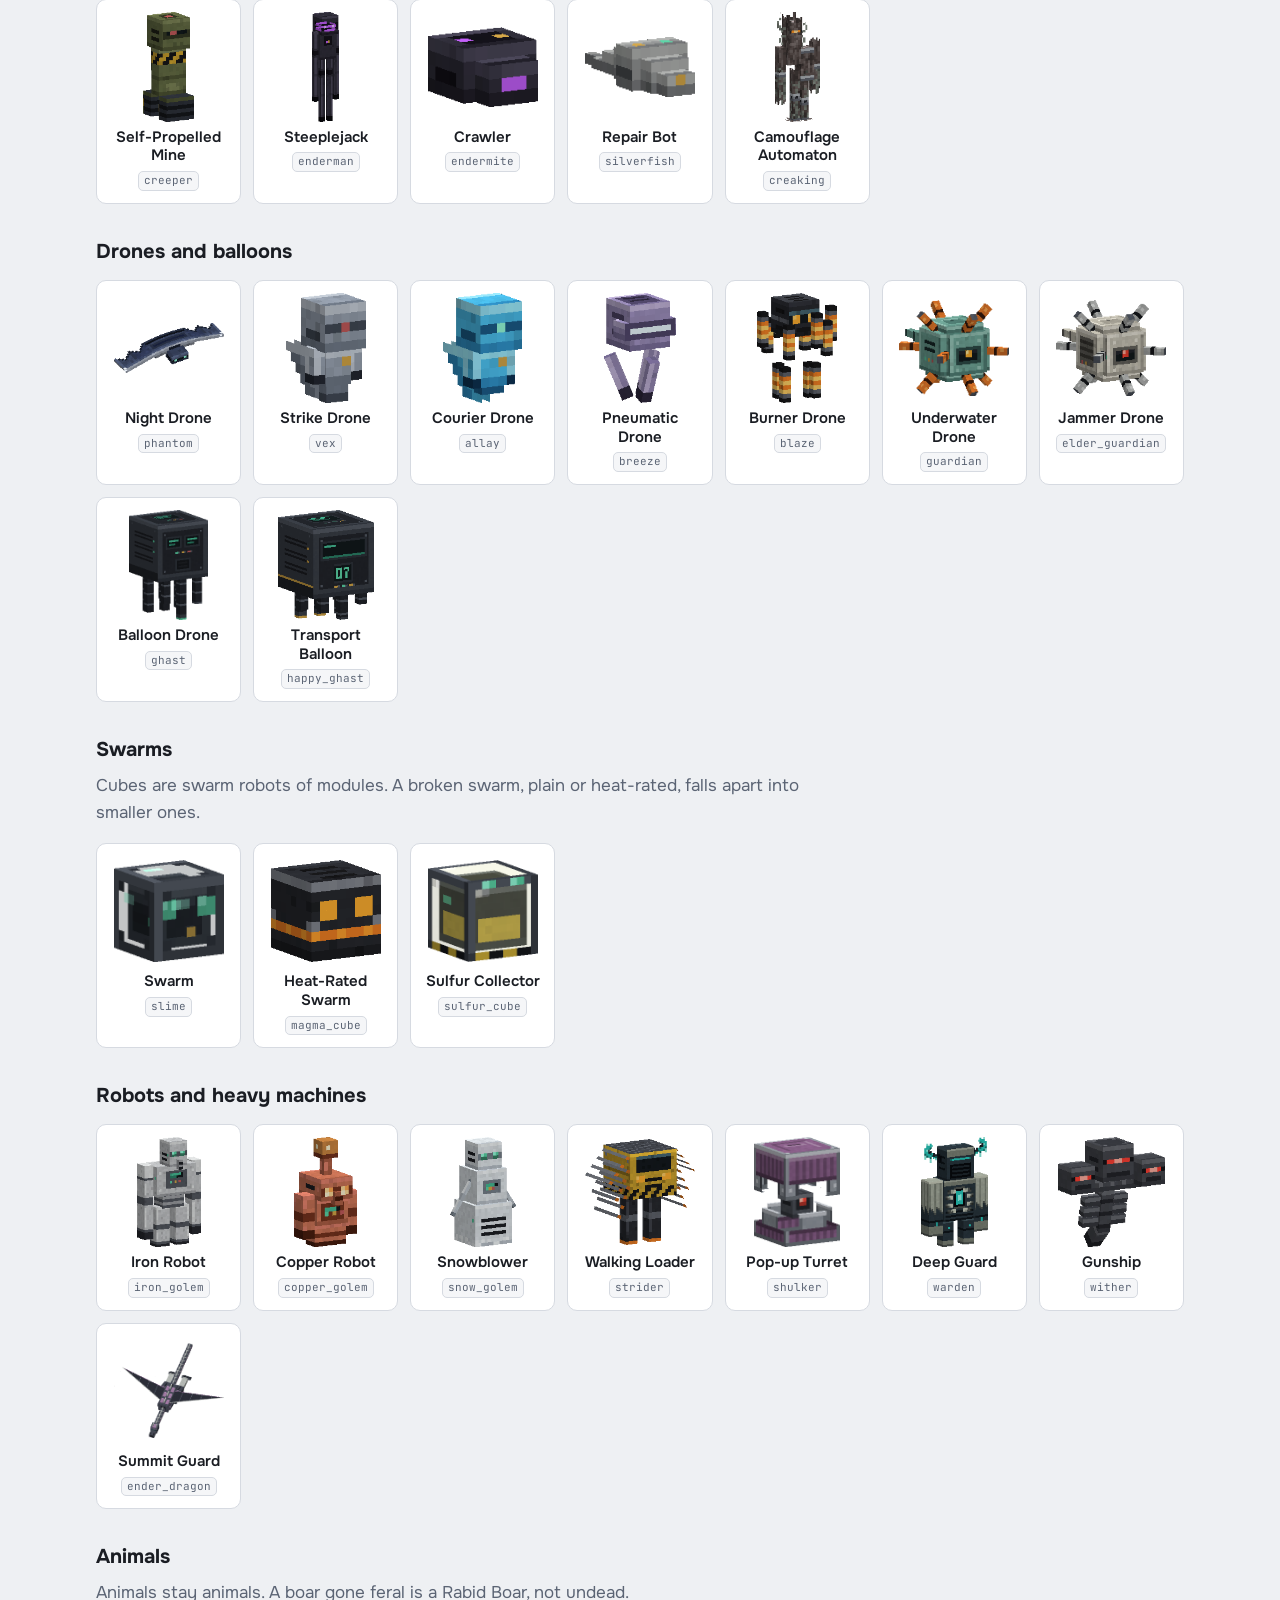
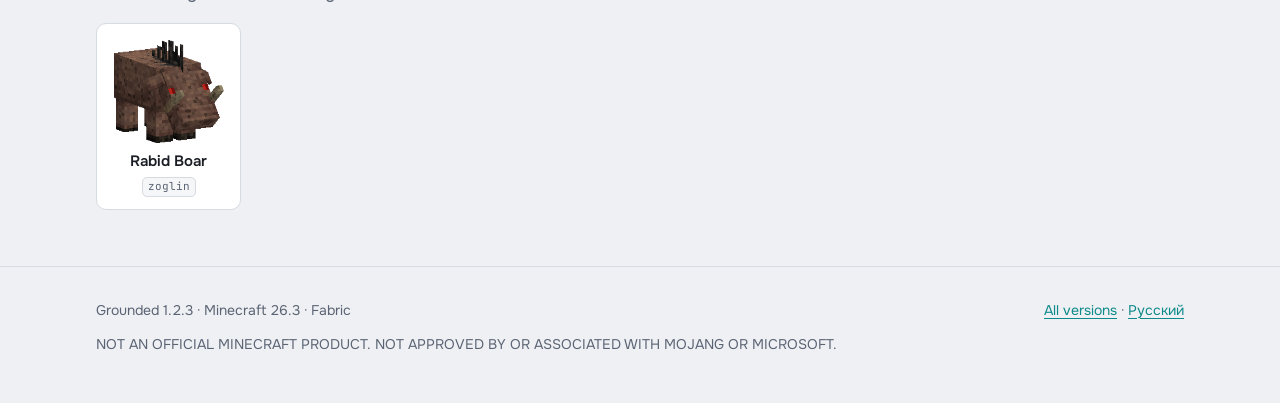
==== commit 1b0bbfe5: "Site for Grounded 1.2.3 Co-Authored-By: Claude Opus 5.5 <noreply@anthropic.com>" ====
--- a/en/index.html
+++ b/en/index.html
@@ -378,11 +378,11 @@
         carries a portrait of what is inside.</p>
       </div>
     </div>
-    <h3 id="mods-table" style="margin-top:32px">Table of mods</h3>
-    <p>Every entry of the <code class="was">enchantment</code> registry and the mod it became. What each one does has not changed.</p>
-    <div class="modmap"><table><thead><tr><th scope="col">In the vanilla game</th><th scope="col">In Grounded</th></tr></thead><tbody><tr><td><code class="was">aqua_affinity</code></td><td>Submersible Work</td></tr><tr><td><code class="was">bane_of_arthropods</code></td><td>Insecticide</td></tr><tr><td><code class="was">binding_curse</code></td><td>Riveted</td></tr><tr><td><code class="was">blast_protection</code></td><td>Blast Shielding</td></tr><tr><td><code class="was">breach</code></td><td>Armor Breach</td></tr><tr><td><code class="was">channeling</code></td><td>Lightning Rod</td></tr><tr><td><code class="was">density</code></td><td>Ballast</td></tr><tr><td><code class="was">depth_strider</code></td><td>Hydrodynamics</td></tr><tr><td><code class="was">efficiency</code></td><td>Throughput</td></tr><tr><td><code class="was">feather_falling</code></td><td>Shock Damping</td></tr><tr><td><code class="was">fire_aspect</code></td><td>Incendiary Coating</td></tr><tr><td><code class="was">fire_protection</code></td><td>Thermal Shielding</td></tr><tr><td><code class="was">flame</code></td><td>Incendiary Rounds</td></tr><tr><td><code class="was">fortune</code></td><td>Ore Enrichment</td></tr><tr><td><code class="was">frost_walker</code></td><td>Cryo Soles</td></tr><tr><td><code class="was">impaling</code></td><td>Harpoon Tip</td></tr><tr><td><code class="was">infinity</code></td><td>Self-Loading Magazine</td></tr><tr><td><code class="was">knockback</code></td><td>Impact Recoil</td></tr><tr><td><code class="was">looting</code></td><td>Salvage</td></tr><tr><td><code class="was">loyalty</code></td><td>Return Tether</td></tr><tr><td><code class="was">luck_of_the_sea</code></td><td>Sonar</td></tr><tr><td><code class="was">lunge</code></td><td>Lunge</td></tr></tbody></table><table><thead><tr><th scope="col">In the vanilla game</th><th scope="col">In Grounded</th></tr></thead><tbody><tr><td><code class="was">lure</code></td><td>Bait</td></tr><tr><td><code class="was">mending</code></td><td>Self-Repair</td></tr><tr><td><code class="was">multishot</code></td><td>Volley</td></tr><tr><td><code class="was">piercing</code></td><td>Armor Piercing</td></tr><tr><td><code class="was">power</code></td><td>Reinforced String</td></tr><tr><td><code class="was">projectile_protection</code></td><td>Ballistic Shielding</td></tr><tr><td><code class="was">protection</code></td><td>Plating</td></tr><tr><td><code class="was">punch</code></td><td>Recoil</td></tr><tr><td><code class="was">quick_charge</code></td><td>Quick Reload</td></tr><tr><td><code class="was">respiration</code></td><td>Breathing Apparatus</td></tr><tr><td><code class="was">riptide</code></td><td>Water Jet</td></tr><tr><td><code class="was">sharpness</code></td><td>Honing</td></tr><tr><td><code class="was">silk_touch</code></td><td>Careful Extraction</td></tr><tr><td><code class="was">smite</code></td><td>Concussive</td></tr><tr><td><code class="was">soul_speed</code></td><td>Sulfur Tread</td></tr><tr><td><code class="was">sweeping_edge</code></td><td>Wide Blade</td></tr><tr><td><code class="was">swift_sneak</code></td><td>Silent Gait</td></tr><tr><td><code class="was">thorns</code></td><td>Spikes</td></tr><tr><td><code class="was">unbreaking</code></td><td>Wear Resistance</td></tr><tr><td><code class="was">vanishing_curse</code></td><td>Tamper Purge</td></tr><tr><td><code class="was">wind_burst</code></td><td>Pneumatic Burst</td></tr></tbody></table></div>
     <p class="note">There are no religious symbols, superstitions or ghosts in the game - neither in texts nor
     in textures. Even the crosshair became a ring.</p>
+    <h3 id="mods-table" style="margin-top:32px">Table of mods</h3>
+    <p>What each was called in the vanilla game and the mod it became. What each one does has not changed.</p>
+    <div class="modmap"><table><thead><tr><th scope="col">In the vanilla game</th><th scope="col">In Grounded</th></tr></thead><tbody><tr><td>Aqua Affinity<code class="was">aqua_affinity</code></td><td>Submersible Work</td></tr><tr><td>Bane of Arthropods<code class="was">bane_of_arthropods</code></td><td>Insecticide</td></tr><tr><td>Curse of Binding<code class="was">binding_curse</code></td><td>Riveted</td></tr><tr><td>Blast Protection<code class="was">blast_protection</code></td><td>Blast Shielding</td></tr><tr><td>Breach<code class="was">breach</code></td><td>Armor Breach</td></tr><tr><td>Channeling<code class="was">channeling</code></td><td>Lightning Rod</td></tr><tr><td>Density<code class="was">density</code></td><td>Ballast</td></tr><tr><td>Depth Strider<code class="was">depth_strider</code></td><td>Hydrodynamics</td></tr><tr><td>Efficiency<code class="was">efficiency</code></td><td>Throughput</td></tr><tr><td>Feather Falling<code class="was">feather_falling</code></td><td>Shock Damping</td></tr><tr><td>Fire Aspect<code class="was">fire_aspect</code></td><td>Incendiary Coating</td></tr><tr><td>Fire Protection<code class="was">fire_protection</code></td><td>Thermal Shielding</td></tr><tr><td>Flame<code class="was">flame</code></td><td>Incendiary Rounds</td></tr><tr><td>Fortune<code class="was">fortune</code></td><td>Ore Enrichment</td></tr><tr><td>Frost Walker<code class="was">frost_walker</code></td><td>Cryo Soles</td></tr><tr><td>Impaling<code class="was">impaling</code></td><td>Harpoon Tip</td></tr><tr><td>Infinity<code class="was">infinity</code></td><td>Self-Loading Magazine</td></tr><tr><td>Knockback<code class="was">knockback</code></td><td>Impact Recoil</td></tr><tr><td>Looting<code class="was">looting</code></td><td>Salvage</td></tr><tr><td>Loyalty<code class="was">loyalty</code></td><td>Return Tether</td></tr><tr><td>Luck of the Sea<code class="was">luck_of_the_sea</code></td><td>Sonar</td></tr><tr><td>Lunge<code class="was">lunge</code></td><td>Lunge</td></tr></tbody></table><table><thead><tr><th scope="col">In the vanilla game</th><th scope="col">In Grounded</th></tr></thead><tbody><tr><td>Lure<code class="was">lure</code></td><td>Bait</td></tr><tr><td>Mending<code class="was">mending</code></td><td>Self-Repair</td></tr><tr><td>Multishot<code class="was">multishot</code></td><td>Volley</td></tr><tr><td>Piercing<code class="was">piercing</code></td><td>Armor Piercing</td></tr><tr><td>Power<code class="was">power</code></td><td>Reinforced String</td></tr><tr><td>Projectile Protection<code class="was">projectile_protection</code></td><td>Ballistic Shielding</td></tr><tr><td>Protection<code class="was">protection</code></td><td>Plating</td></tr><tr><td>Punch<code class="was">punch</code></td><td>Recoil</td></tr><tr><td>Quick Charge<code class="was">quick_charge</code></td><td>Quick Reload</td></tr><tr><td>Respiration<code class="was">respiration</code></td><td>Breathing Apparatus</td></tr><tr><td>Riptide<code class="was">riptide</code></td><td>Water Jet</td></tr><tr><td>Sharpness<code class="was">sharpness</code></td><td>Honing</td></tr><tr><td>Silk Touch<code class="was">silk_touch</code></td><td>Careful Extraction</td></tr><tr><td>Smite<code class="was">smite</code></td><td>Concussive</td></tr><tr><td>Soul Speed<code class="was">soul_speed</code></td><td>Sulfur Tread</td></tr><tr><td>Sweeping Edge<code class="was">sweeping_edge</code></td><td>Wide Blade</td></tr><tr><td>Swift Sneak<code class="was">swift_sneak</code></td><td>Silent Gait</td></tr><tr><td>Thorns<code class="was">thorns</code></td><td>Spikes</td></tr><tr><td>Unbreaking<code class="was">unbreaking</code></td><td>Wear Resistance</td></tr><tr><td>Curse of Vanishing<code class="was">vanishing_curse</code></td><td>Tamper Purge</td></tr><tr><td>Wind Burst<code class="was">wind_burst</code></td><td>Pneumatic Burst</td></tr></tbody></table></div>
   </div>
 </section>
 
--- a/assets/style.css
+++ b/assets/style.css
@@ -133,7 +133,7 @@
 .modmap table { width: 100%; border-collapse: collapse; font-size: 15px; }
 .modmap th { text-align: left; font-weight: 600; color: var(--muted); padding: 8px 8px 8px 0; border-bottom: 1px solid var(--line); }
 .modmap td { padding: 6px 8px 6px 0; border-bottom: 1px solid var(--line); vertical-align: baseline; }
-.modmap code.was { font-size: 13px; }
+.modmap code.was { display: table; font-size: 12px; margin-top: 3px; }
 @media (max-width: 735px) { .modmap table + table thead { display: none; } }
 
 /* --- recipes: the game's crafting grid --- */
